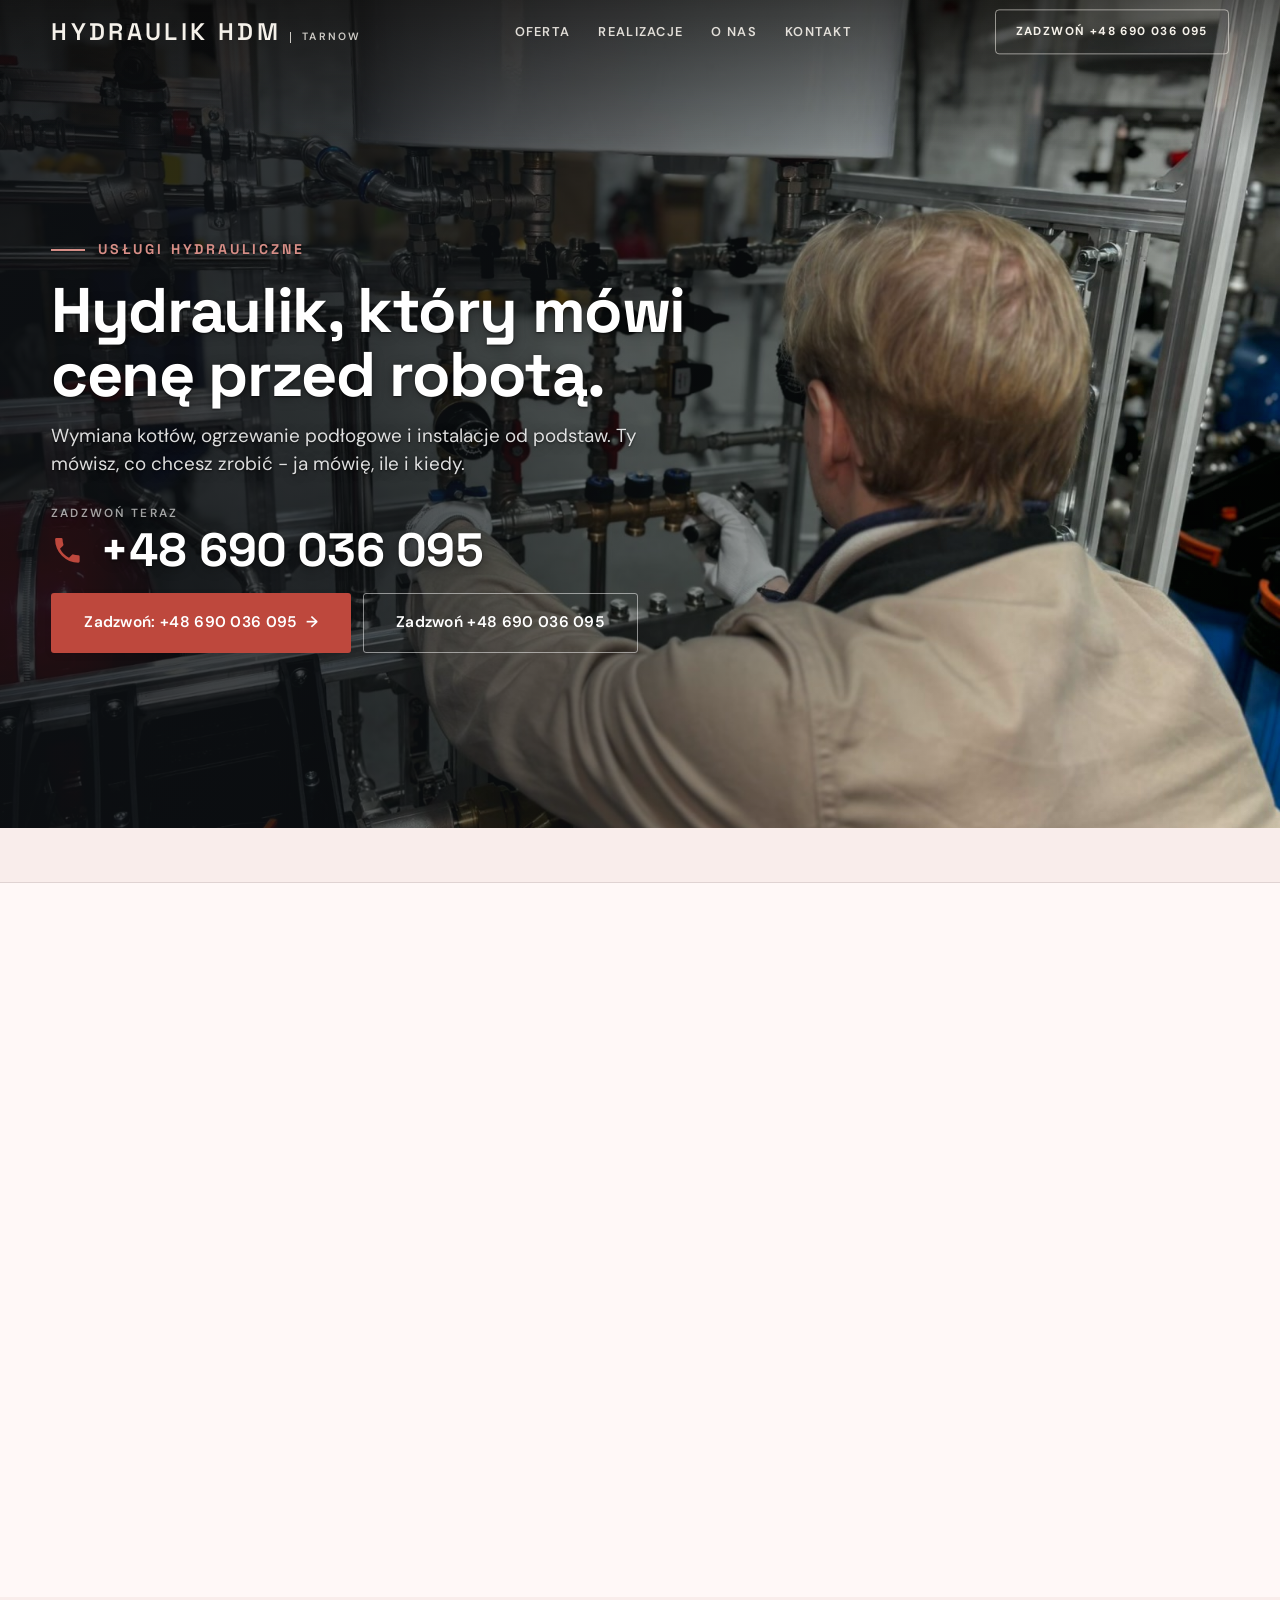
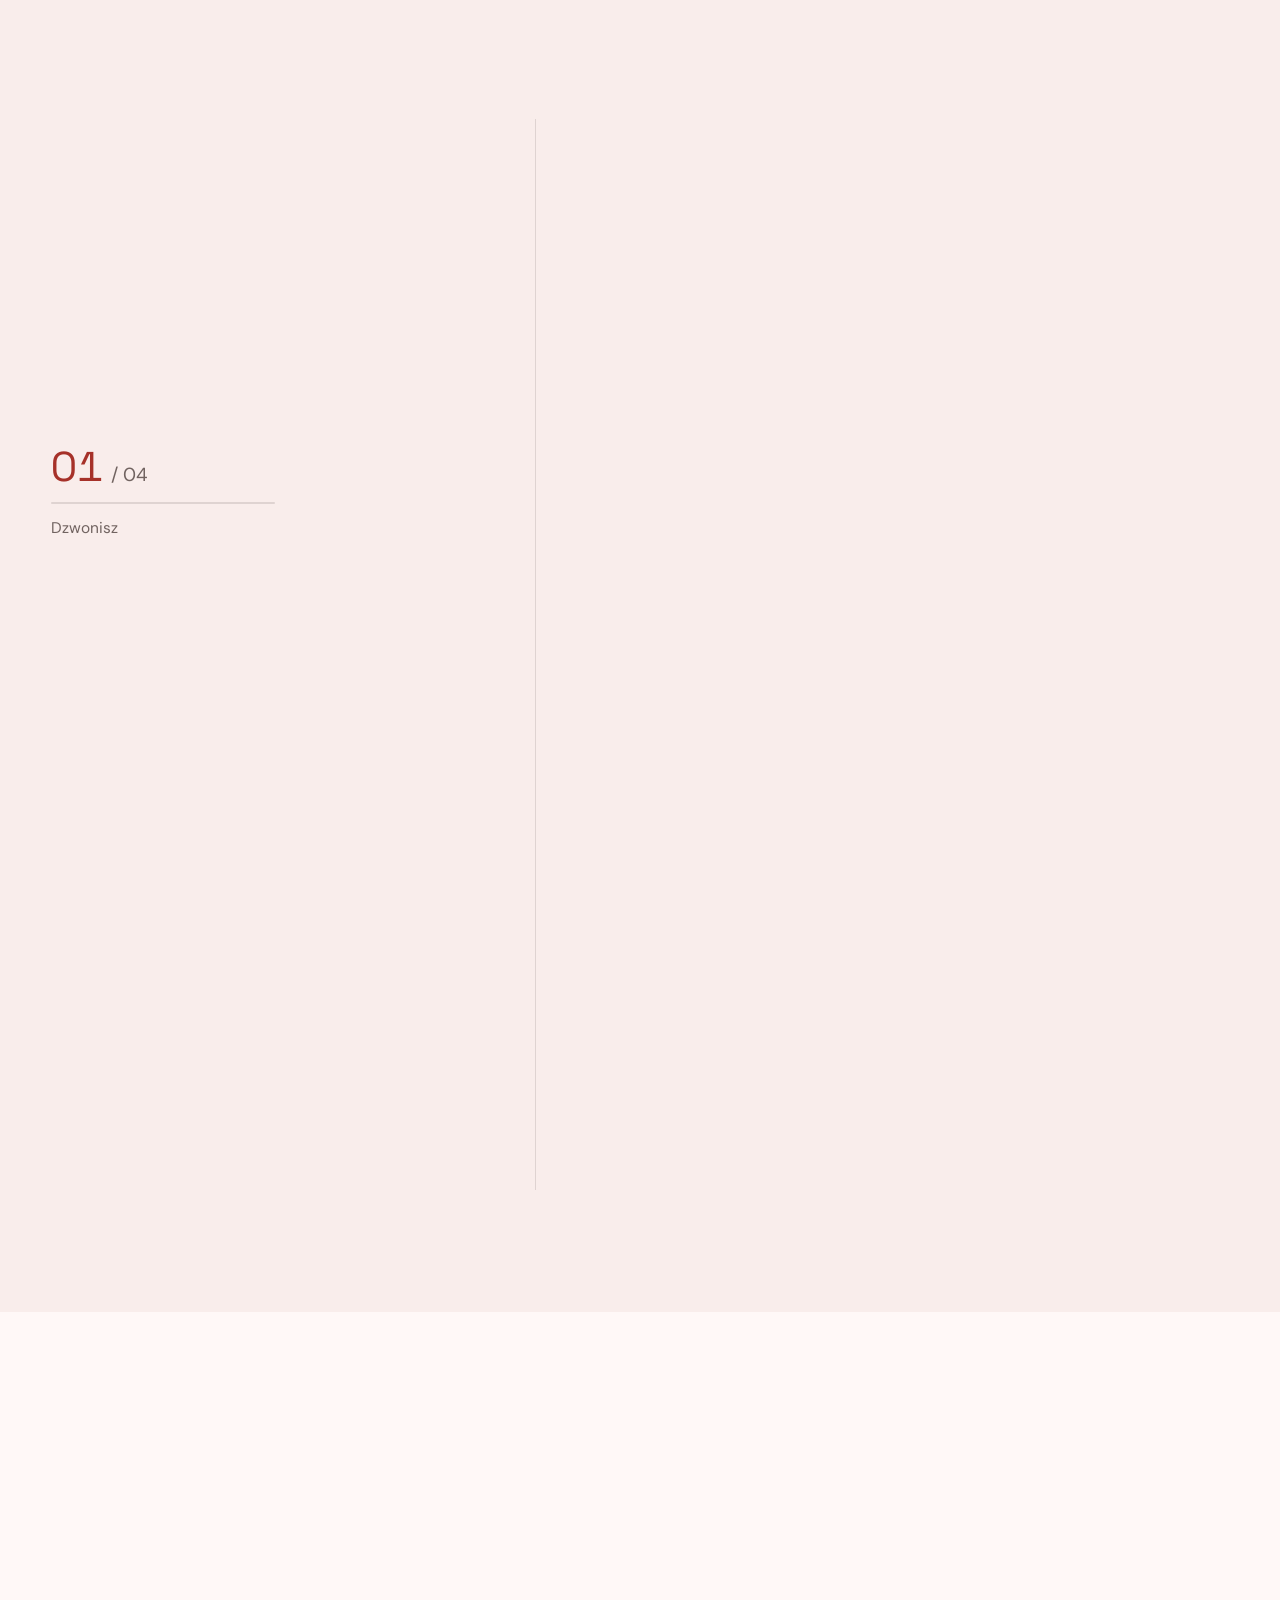
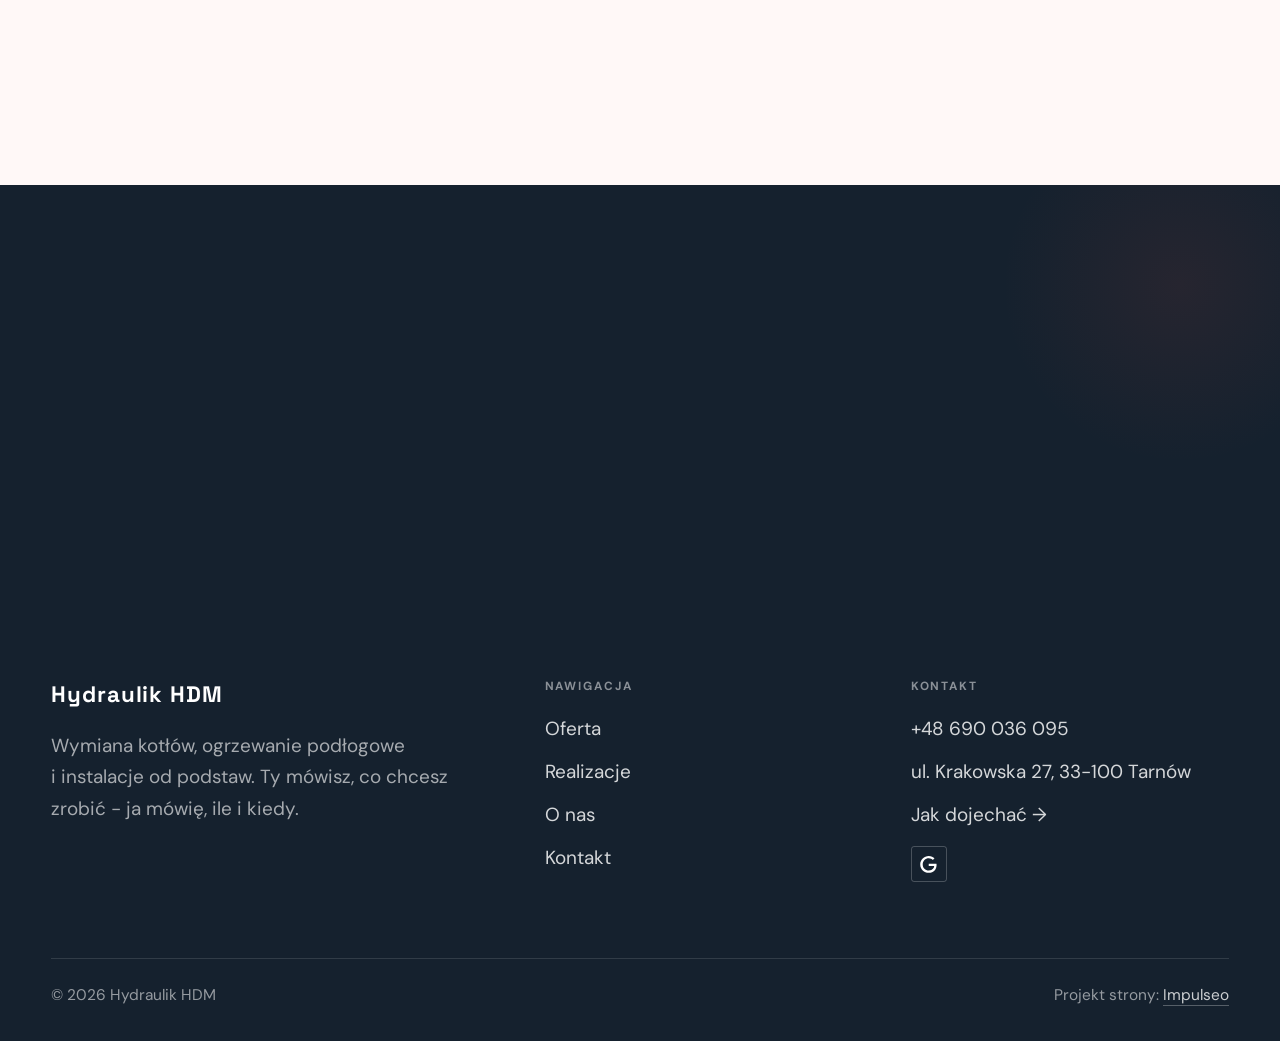
==== index.html @ 25b80a31 "Strona demo: hydraulik-hdm" ====
<!DOCTYPE html>
<html lang="pl">
<head>
<meta charset="UTF-8">
<meta name="viewport" content="width=device-width, initial-scale=1.0">
<title>Hydraulik HDM - kotły, podłogówka i instalacje</title>
<meta name="description" content="Hydraulik w Tarnowie z dojazdem. Wymiana kotłów, ogrzewanie podłogowe, modernizacja instalacji i instalacje od podstaw. Cenę znasz przed robotą. Zadzwoń: +48 690 036 095.">
<link rel="canonical" href="https://kris20032.github.io/hydraulik-hdm/">
<meta name="robots" content="noindex, nofollow">
<meta property="og:type" content="website">
<meta property="og:locale" content="pl_PL">
<meta property="og:site_name" content="Hydraulik HDM">
<meta property="og:title" content="Hydraulik HDM - kotły, podłogówka i instalacje">
<meta property="og:description" content="Hydraulik w Tarnowie z dojazdem. Wymiana kotłów, ogrzewanie podłogowe, modernizacja instalacji i instalacje od podstaw. Cenę znasz przed robotą. Zadzwoń: +48 690 036 095.">
<meta property="og:url" content="https://kris20032.github.io/hydraulik-hdm/">
<meta property="og:image" content="https://kris20032.github.io/hydraulik-hdm/img/og.jpg">
<meta property="og:image:width" content="1200">
<meta property="og:image:height" content="630">
<meta name="twitter:card" content="summary_large_image">
<script type="application/ld+json">{"@context": "https://schema.org", "@type": "Plumber", "name": "Hydraulik HDM", "url": "https://kris20032.github.io/hydraulik-hdm/", "telephone": "+48690036095", "image": "https://kris20032.github.io/hydraulik-hdm/img/og.jpg", "areaServed": "Tarnów", "sameAs": ["https://www.google.com/maps/place/?q=place_id:ChIJxWm0zJ-DPUcRG8AqWm1cpV8"]}</script>
<link rel="preconnect" href="https://fonts.googleapis.com">
<link rel="preconnect" href="https://fonts.gstatic.com" crossorigin>
<link href="https://fonts.googleapis.com/css2?family=Space+Grotesk:wght@500;600;700&family=DM+Sans:opsz,wght@9..40,400;9..40,500;9..40,600&display=swap" rel="stylesheet">
<link rel="stylesheet" href="assets/styles.css?v=78940071">
</head>
<body>

<header class="nav">
  <div class="wrap nav-inner">
    <a class="brand" href="index.html"><span class="name">Hydraulik HDM</span><span class="sub">Tarnów</span></a>
    <nav class="nav-links">
      <a href="oferta.html">Oferta</a>
      <a href="realizacje.html">Realizacje</a>
      <a href="o-nas.html">O nas</a>
      <a href="kontakt.html">Kontakt</a>
      <a href="tel:+48690036095" class="btn btn-accent">Zadzwoń +48 690 036 095</a>
    </nav>
    <button class="nav-toggle" aria-label="Menu"><span></span><span></span><span></span></button>
  </div>
</header>

<main>
<section class="hero-fach">
  <img class="hf-photo" src="img/hero.jpg" fetchpriority="high" data-rotate="img/g11.jpg|img/g12.jpg" alt="Hydraulik HDM" width="1638" height="1190">
  <div class="hf-panel">
    <div class="hf-inner">
      <span class="hf-kicker">Usługi hydrauliczne</span>
      <h1 class="hf-title">Hydraulik, który mówi cenę przed robotą. <em></em></h1>
      <p class="hf-lead">Wymiana kotłów, ogrzewanie podłogowe i instalacje od podstaw. Ty mówisz, co chcesz zrobić - ja mówię, ile i kiedy.</p>
      <a class="hf-phone" href="tel:+48690036095"><span class="hf-phone-lab">Zadzwoń teraz</span><span class="hf-phone-num"><svg class="ico-tel" width="16" height="16" viewBox="0 0 24 24" fill="none" aria-hidden="true"><path d="M6.6 10.8a15.5 15.5 0 0 0 6.6 6.6l2.2-2.2a1 1 0 0 1 1-.24 11.4 11.4 0 0 0 3.6.58 1 1 0 0 1 1 1V20a1 1 0 0 1-1 1A17 17 0 0 1 3 4a1 1 0 0 1 1-1h3.5a1 1 0 0 1 1 1c0 1.25.2 2.46.58 3.6a1 1 0 0 1-.25 1l-2.23 2.2Z" fill="currentColor"/></svg> +48 690 036 095</span></a>
      <div class="hf-actions">
        <a href="kontakt.html" class="btn btn-accent">Zadzwoń: +48 690 036 095 <span class="arr">→</span></a>
        <a href="tel:+48690036095" class="btn btn-ghost hf-ghost">Zadzwoń +48 690 036 095</a>
      </div>
    </div>
  </div>
</section>
<section class="fach-promise">
  <div class="wrap">
    <ul class="fp-row reveal"><li>Bezpłatna wycena</li><li>Dojazd: Tarnów i okolice</li><li>Gwarancja na robociznę</li></ul>
  </div>
</section>
<section class="gateways-band">
  <div class="wrap">
    <div class="gateways">
      <a href="oferta.html" class="gateway reveal"><img src="img/g1.jpg" alt="Ogrzewanie podłogowe" loading="lazy" width="1733" height="1300" decoding="async"><span class="g-ttl">Ogrzewanie podłogowe</span></a>
      <a href="oferta.html" class="gateway reveal"><img src="img/g2.jpg" alt="Modernizacja instalacji" loading="lazy" width="1880" height="1255" decoding="async"><span class="g-ttl">Modernizacja instalacji</span></a>
      <a href="oferta.html" class="gateway reveal"><img src="img/g3.jpg" alt="Wymiana i montaż kotłów" loading="lazy" width="1814" height="1174" decoding="async"><span class="g-ttl">Wymiana i montaż kotłów</span></a>
    </div>
  </div>
</section>
<section class="proces proces-os fachowcy">
  <div class="wrap proc-grid">
    <div class="proc-side">
      <div class="head reveal">
        <span class="eyebrow">Jak pracuję</span>
        <h2>Wiesz, na czym stoisz - na każdym etapie</h2>
        <p>Od pierwszego telefonu do odbioru roboty - krok po kroku.</p>
      </div>
      <div class="proc-count" aria-hidden="true"><span class="pc-cur">01</span><span class="pc-all">/ 04</span></div>
      <div class="proc-bar" aria-hidden="true"><i></i></div>
      <p class="proc-now" aria-hidden="true">Dzwonisz</p>
    </div>
    <ol class="proces-line">
      <li class="reveal"><span class="pno">01</span><h3>Dzwonisz</h3><p>Telefon albo zdjęcie instalacji. Po minucie rozmowy wiesz, czy przyjadę i kiedy.</p></li>
      <li class="reveal"><span class="pno">02</span><h3>Znasz cenę</h3><p>Zanim wyjmę narzędzia, wiesz, ile zapłacisz. Jak w trakcie wyjdzie coś nowego, najpierw rozmawiamy - potem robię.</p></li>
      <li class="reveal"><span class="pno">03</span><h3>Robota</h3><p>Stare części pokazuję, nie wyrzucam po cichu - widzisz, co było zużyte i co wymieniłem.</p></li>
      <li class="reveal"><span class="pno">04</span><h3>Odbiór i gwarancja</h3><p>Na wykonaną robotę dostajesz gwarancję i jasny rachunek - jak coś nie gra, wracam i poprawiam.</p></li>
    </ol>
  </div>
</section>
<section>
  <div class="wrap">
    <div class="head reveal">
      <span class="eyebrow">Realizacje</span>
      <h2>Takie prace wykonuję</h2>
      <p>Kotłownie, ogrzewanie podłogowe, grzejniki - takie prace wykonuję na co dzień.</p>
    </div>
    <div class="gallery">
      <div class="tile t-two3 reveal"><img src="img/g6.jpg" alt="Hydraulik HDM" loading="lazy" width="1628" height="1176" decoding="async"></div>
      <div class="tile t-third reveal"><img src="img/g7.jpg" alt="Hydraulik HDM" loading="lazy" width="1880" height="1253" decoding="async"></div>
      <div class="tile t-third reveal"><img src="img/g8.jpg" alt="Hydraulik HDM" loading="lazy" width="1880" height="1255" decoding="async"></div>
      <div class="tile t-third reveal"><img src="img/g9.jpg" alt="Hydraulik HDM" loading="lazy" width="1780" height="1128" decoding="async"></div>
      <div class="tile t-third reveal"><img src="img/g10.jpg" alt="Hydraulik HDM" loading="lazy" width="1880" height="1255" decoding="async"></div>
    </div>
    <div style="margin-top:var(--space-7)" class="reveal"><a href="realizacje.html" class="btn btn-accent">Pełna galeria <span class="arr">→</span></a></div>
  </div>
</section>
<section class="fach-uslugi">
  <div class="wrap">
    <div class="head reveal">
      <span class="eyebrow">Oferta</span>
      <h2>Od kotła po ostatni grzejnik</h2>
      <p>Roboty, które wykonuję regularnie - rozpisane razem z cenami.</p>
    </div>
    <ul class="fu-list">
      <li class="fu-row reveal"><div class="fu-name">Ogrzewanie podłogowe</div><div class="fu-desc">Planujesz podłogówkę w nowym domu albo przy remoncie? Układam rury, montuję rozdzielacz i robię próbę ciśnieniową przed wylewką.</div><a class="fu-cta" href="kontakt.html">Wycena <span class="arr">→</span></a></li>
      <li class="fu-row reveal"><div class="fu-name">Modernizacja instalacji</div><div class="fu-desc">Stara instalacja daje się we znaki? Wymieniam zużyte rury i zawory, przerabiam ogrzewanie pod nowy kocioł albo podłogówkę.</div><a class="fu-cta" href="kontakt.html">Wycena <span class="arr">→</span></a></li>
      <li class="fu-row reveal"><div class="fu-name">Wymiana i montaż kotłów</div><div class="fu-desc">Stary kocioł bierze coraz więcej gazu albo wysiada w największy mróz? Wymieniam kotły na kondensacyjne i podłączam je tak, żeby odbiór przeszedł bez poprawek.</div><a class="fu-cta" href="kontakt.html">Wycena <span class="arr">→</span></a></li>
      <li class="fu-row reveal"><div class="fu-name">Instalacje od podstaw</div><div class="fu-desc">Budujesz dom? Robię instalację od zera: wodę, kanalizację i ogrzewanie: podejścia, piony i próba szczelności pod ciśnieniem, zanim cokolwiek zniknie pod płytkami.</div><a class="fu-cta" href="kontakt.html">Wycena <span class="arr">→</span></a></li>
      <li class="fu-row reveal"><div class="fu-name">Montaż grzejników</div><div class="fu-desc">Chcesz wymienić stare grzejniki albo dołożyć nowe? Dobieram moc do pomieszczenia i montuję je z zaworami termostatycznymi.</div><a class="fu-cta" href="kontakt.html">Wycena <span class="arr">→</span></a></li>
      <li class="fu-row reveal"><div class="fu-name">Regulacja centralnego ogrzewania</div><div class="fu-desc">Grzejniki grzeją nierówno, bulgoczą albo nie łapią temperatury? Płuczę i odpowietrzam instalacje, wymieniam głowice, ustawiam ogrzewanie tak, żeby grzało równo w całym domu, a nie głównie przy kotle.</div><a class="fu-cta" href="kontakt.html">Wycena <span class="arr">→</span></a></li>
    </ul>
    <div style="margin-top:var(--space-7)" class="reveal"><a href="oferta.html" class="btn btn-ghost">Pełna oferta <span class="arr">→</span></a></div>
  </div>
</section>
<section class="stopklatka" aria-hidden="true">
  <div class="stk-bg" style="background-image:url(img/g11.jpg)"></div>
</section>
<section class="opinie op-fallback">
  <div class="wrap">
    <div class="head center reveal">
      <span class="eyebrow">Opinie</span>
      <h2>Co mówią klienci</h2>
      <p>Opinie trzymam tam, gdzie nie mogę ich podrasować - na Google. Wpisz Hydraulik HDM i przeczytaj, co ludzie piszą po robocie.</p>
    </div>
  </div>
</section>
<section class="obszar">
  <div class="wrap">
    <div class="head center reveal">
      <span class="eyebrow">Obszar działania</span>
      <h2>Dojeżdżam do Ciebie</h2>
    </div>
    <p class="obszar-txt reveal" style="text-align:center;max-width:60ch;margin:0 auto 1.4rem">Nie wiesz, czy dojadę do Ciebie? Zadzwoń i zapytaj. Jak nie dojeżdżam, powiem od razu i nie zajmę Ci dnia.</p>
    <ul class="obszar-list reveal"><li class="is-home">Tarnów</li><li>+ okolice</li></ul>
    <div class="obszar-mapa reveal" style="margin-top:var(--space-7)">
      <iframe title="Obszar działania - Tarnów i okolice" src="https://maps.google.com/maps?q=50.0208455%2C20.9700843&amp;z=11&amp;output=embed" loading="lazy" referrerpolicy="no-referrer-when-downgrade" style="width:100%;height:clamp(280px,38vh,420px);border:0;display:block;border-radius:var(--r-md)"></iframe>
    </div>
  </div>
</section>
<section class="faq-klinika">
  <div class="wrap">
    <div class="head center reveal">
      <span class="eyebrow">Częste pytania</span>
      <h2>Dobrze wiedzieć</h2>
    </div>
    <div class="faq-list">
      <details class="faq-item reveal"><summary>Ile to będzie kosztowało?</summary><p>Zależy, co się dzieje - dlatego wypytuję przez telefon i od razu podaję widełki. Ostateczną cenę znasz przed robotą, nie po niej.</p></details>
      <details class="faq-item reveal"><summary>Czy wycena jest płatna?</summary><p>Nie. Przyjazd i wycena w Tarnowie i najbliższej okolicy są bezpłatne i do niczego nie zobowiązują.</p></details>
      <details class="faq-item reveal"><summary>Jak szybko przyjedziesz?</summary><p>Termin ustalamy przy pierwszej rozmowie. Wymianę kotła czy podłogówkę planujemy tak, żeby pasowała do Twojego remontu albo budowy.</p></details>
      <details class="faq-item reveal"><summary>Czy dostanę fakturę?</summary><p>Tak - formę rozliczenia ustalamy przy wycenie, zanim zacznę pracę.</p></details>
      <details class="faq-item reveal"><summary>Dojedziesz do mnie?</summary><p>Granicę wyznacza kalendarz, nie mapa. Przy większej robocie dojeżdżam dalej - zapytaj.</p></details>
      <details class="faq-item reveal"><summary>Co, jeśli po naprawie coś dalej nie gra?</summary><p>Wracam i sprawdzam. Moja wina - poprawiam za darmo; wyszło coś nowego - mówię wprost, co i za ile.</p></details>
    </div>
  </div>
</section>
<section class="cta">
  <div class="wrap">
    <div class="reveal">
      <span class="eyebrow">Współpraca</span>
      <h2>Potrzebujesz fachowca? Wycenię za darmo.</h2>
      <p>Odezwij się - umówimy oględziny i usłyszysz konkretną kwotę. Za darmo.</p>
    </div>
    <div class="cta-actions reveal">
      <a href="kontakt.html" class="btn btn-light">Zadzwoń: +48 690 036 095 <span class="arr">→</span></a>
      <a href="tel:+48690036095" class="btn btn-ghost btn-ghost-cta">+48 690 036 095</a>
    </div>
  </div>
</section>
</main>

<footer>
  <div class="wrap">
    <div class="foot-grid">
      <div class="foot-brand">
        <div class="name">Hydraulik HDM</div>
        <p>Wymiana kotłów, ogrzewanie podłogowe i instalacje od podstaw. Ty mówisz, co chcesz zrobić - ja mówię, ile i kiedy.</p>
      </div>
      <div class="foot-col">
        <h4>Nawigacja</h4>
        <a href="oferta.html">Oferta</a>
        <a href="realizacje.html">Realizacje</a>
        <a href="o-nas.html">O nas</a>
        <a href="kontakt.html">Kontakt</a>
      </div>
      <div class="foot-col">
        <h4>Kontakt</h4>
        <a href="tel:+48690036095">+48 690 036 095</a>
        <p>ul. Krakowska 27, 33-100 Tarnów</p>
        <a href="https://www.google.com/maps/place/Hydraulik+HDM/@50.0208455,20.9700843,17z/data=!3m1!4b1!4m6!3m5!1s0x473d839fccb469c5:0x5fa55c6d5a12c01b!8m2!3d50.0208455!4d20.9700843!16s%2Fg%2F11zflmy1br" target="_blank" rel="noopener">Jak dojechać →</a>
      <div class="foot-soc">
        <a class="soc" href="https://www.google.com/maps/place/?q=place_id:ChIJxWm0zJ-DPUcRG8AqWm1cpV8" target="_blank" rel="noopener" aria-label="Google - Hydraulik HDM"><svg viewBox="0 0 24 24" aria-hidden="true" focusable="false"><path d="M12.48 10.92v3.28h7.84c-.24 1.84-.853 3.187-1.787 4.133-1.147 1.147-2.933 2.4-6.053 2.4-4.827 0-8.6-3.893-8.6-8.72s3.773-8.72 8.6-8.72c2.6 0 4.507 1.027 5.907 2.347l2.307-2.307C18.747 1.44 16.133 0 12.48 0 5.867 0 .307 5.387.307 12s5.56 12 12.173 12c3.573 0 6.267-1.173 8.373-3.36 2.16-2.16 2.84-5.213 2.84-7.667 0-.76-.053-1.467-.173-2.053H12.48z" fill="currentColor"/></svg></a>
      </div>
      </div>
    </div>
    <div class="foot-bot">
      <span>© 2026 Hydraulik HDM</span>
      <span>Projekt strony: <a class="foot-credit" href="https://impulseo.pl" target="_blank" rel="noopener">Impulseo</a></span>
    </div>
  </div>
</footer>
<div class="sticky-call"><a class="sc-call" href="tel:+48690036095"><svg class="ico-tel" width="16" height="16" viewBox="0 0 24 24" fill="none" aria-hidden="true"><path d="M6.6 10.8a15.5 15.5 0 0 0 6.6 6.6l2.2-2.2a1 1 0 0 1 1-.24 11.4 11.4 0 0 0 3.6.58 1 1 0 0 1 1 1V20a1 1 0 0 1-1 1A17 17 0 0 1 3 4a1 1 0 0 1 1-1h3.5a1 1 0 0 1 1 1c0 1.25.2 2.46.58 3.6a1 1 0 0 1-.25 1l-2.23 2.2Z" fill="currentColor"/></svg> Zadzwoń</a><a class="sc-quote" href="kontakt.html">Zadzwoń: +48 690 036 095</a></div>
<div class="demo-wazne" data-do="2026-10-26" data-cykl="3" hidden><svg class="dw-ico" width="13" height="13" viewBox="0 0 24 24" fill="none" aria-hidden="true"><circle cx="12" cy="12" r="8.6" stroke="currentColor" stroke-width="1.8"/><path d="M12 7.2V12l3.3 2" stroke="currentColor" stroke-width="1.8" stroke-linecap="round"/></svg><span class="dw-txt"></span></div>

<script src="assets/main.js"></script>
</body>
</html>
---- assets/styles.css ----
/* ============================================================
   STOLBASZ — premium, architektoniczny B2B fit-out
   Jasna paleta, zero brązu. System wg premium-web-craft.
   Projekt strony: Impulseo (impulseo.pl)
   ============================================================ */

:root{
  /* PALETA — jasna, architektoniczna, chłodna */
  --paper:#F4F6F8;          /* główne tło */
  --paper-2:#E7EBEF;        /* sekcje alternatywne (chłodny jasny szary) */
  --paper-3:#E7EBEF;        /* delikatne wypełnienia */
  --ink:#15212E;            /* tekst główny — chłodny grafit */
  --ink-soft:#243443;       /* nagłówki drugorzędne */
  --muted:#6B7785;          /* tekst poboczny */
  --line:rgba(21,33,46,.12);/* hairline */
  --accent:#E8A317;         /* stonowany petrol-slate — jedyny akcent */
  --accent-d:#C9870C;
  --accent-soft:rgba(232,163,23,.10);
  --dark:#15212E;           /* sekcje ciemne (stopka/CTA) */

  /* HOVER ZDJĘĆ — JEDEN standard dla całego silnika (decyzja K. 04.08.2026, artefakt z wariantami).
     AKTUALNE (K.+Szymon 09.08.2026, wybór z artefaktu 6 wariantów): zoom 1.05 przy 1.4s -
     przy tak długim czasie mocniejszy kadr NIE skacze, tylko „oddycha". Poprzedni standard
     (1.02 / .55s z 04.08) odbierany jako dynamiczny i szybki.
     Spoczynek lekko przygaszony, ale TYLKO tam, gdzie jest mysz (@media hover:hover) —
     na telefonie zdjęcia zostają w pełnej jasności. */
  --img-zoom:1.05;                   /* K.+Szymon 09.08: wariant F z artefaktu porównawczego */
  --img-rest:brightness(.95) saturate(.99);
  --img-hot:brightness(1.06) saturate(1.05);
  --img-dur:1.4s;                    /* K.+Szymon 09.08 (wariant F): powoli = elegancko */
  --img-ease:cubic-bezier(.16,.84,.44,1);  /* miękki ogon, efekt „oddychania" */

  /* ODSTĘPY — skala 4/8 */
  --space-1:4px; --space-2:8px; --space-3:12px; --space-4:16px; --space-5:24px;
  --space-6:32px; --space-7:48px; --space-8:64px; --space-9:96px; --space-10:128px;

  /* TYPOGRAFIA — fluid clamp() (skala podbita 16.07.2026: większe, czytelniejsze litery — uwaga Adama) */
  --text-sm:clamp(.9rem,.87rem + .12vw,1rem);
  --text-base:clamp(1.08rem,1.04rem + .18vw,1.2rem);
  --text-lg:clamp(1.24rem,1.15rem + .34vw,1.44rem);
  --text-h3:clamp(1.34rem,1.22rem + .55vw,1.66rem);
  --text-h2:clamp(2.1rem,1.66rem + 2.1vw,3.1rem);
  --text-h1:clamp(2.9rem,2.1rem + 4vw,5.1rem);

  /* PROMIENIE — architektoniczne, raczej ostre */
  --r-sm:3px; --r-md:6px; --r-lg:10px;

  /* RUCH */
  --ease:cubic-bezier(.25,.46,.45,.94); --dur:.24s;

  /* CIENIE — miękkie, warstwowe */
  --sh-sm:0 1px 2px rgba(16,24,32,.04), 0 2px 8px rgba(16,24,32,.05);
  --sh-md:0 2px 6px rgba(16,24,32,.05), 0 12px 28px -8px rgba(16,24,32,.12);
  --sh-lg:0 6px 14px rgba(16,24,32,.07), 0 26px 56px -18px rgba(16,24,32,.22);

  --hairline:1px solid var(--line);

  --font-display:'Space Grotesk','Inter',sans-serif;
  --font-body:'DM Sans','Inter',sans-serif;
}

*{box-sizing:border-box;margin:0;padding:0}
html{scroll-behavior:smooth}
body{
  font-family:var(--font-body);
  font-size:var(--text-base);
  line-height:1.65;
  color:var(--ink);
  background:var(--paper);
  -webkit-font-smoothing:antialiased;
  text-rendering:optimizeLegibility;
}
img{max-width:100%;height:auto;display:block}  /* height:auto = width/height z atrybutów trzyma proporcje (TOP#12) */
a{color:inherit;text-decoration:none}

.wrap{width:min(92%,1180px);margin-inline:auto}
section{padding-block:clamp(52px,6.5vw,96px)}

h1,h2,h3{font-family:var(--font-display);font-weight:700;line-height:1.08;letter-spacing:-.02em;color:var(--ink)}
h1{font-size:var(--text-h1);letter-spacing:-.035em}
h2{font-size:var(--text-h2);letter-spacing:-.025em}
h3{font-size:var(--text-h3)}
/* MIARA — długość wiersza. WCAG 2.2 SC 1.4.8: max 80 znaków; Butterick: 45–90.
   68ch daje realnie 72–78 znaków polskiego tekstu, czyli z zapasem pod granicą.
   Wcześniej limit miał TYLKO <p> — <li>, <blockquote> i <dd> nie miały żadnego,
   i to jedyny powód, dla którego 23 bloki na dwóch oddanych stronach jadą po
   83–106 znaków w wierszu (pomiar 07.08.2026, bramka `miara`).
   ⚠️ Listy i definicje ograniczamy TYLKO bez klasy: `ul`/`ol` z klasą to u nas
   układ (siatki kafli, menu), a nie tekst ciągły — tam miarę wyznacza układ. */
/* 60ch, nie 68ch (K. 10.08): po zmianie fontów na węższe kroje (DM Sans i spółka)
   w 68ch mieściło się ~90 znaków - bramka pikselowa słusznie zgłaszała przekroczenie
   granicy 80. Pomiar na żywej przeglądarce: 60ch = 90 znaków, 53ch = ~78 znaków, czyli normę WCAG 1.4.8. */
:root{ --miara:53ch }
p{max-width:min(100%,var(--miara))}
blockquote,
ul:not([class])>li, ol:not([class])>li,
dl:not([class])>dd{max-width:min(100%,var(--miara))}

/* ⚠️ Świadomie BEZ wyjątku `.tile p,.card p,.svc p{max-width:none}`, choć nasuwa się sam:
   te akapity BYŁY już ograniczone (stare `p{max-width:65ch}`), więc „wyjątek" nie odblokowałby
   niczego nowego — tylko ROZLUŹNIŁ stan sprzed zmiany na wszystkich demach naraz.
   `figcaption` żadna z reguł wyżej nie dotyczy, więc też nie potrzebuje zwolnienia. */

/* ŁAMANIE. `balance` wyrównuje długości wierszy w nagłówku, `pretty` pilnuje ostatniego
   wiersza akapitu, żeby nie został w nim jeden wyraz. Obsługiwane od Chrome 117 /
   Safari 17.5; starsze przeglądarki po prostu ignorują tę własność.
   `text-wrap:pretty` nie występowało dotąd ANI RAZ w silniku ani w repo klientów. */
h1,h2,h3,.lead,.lede{text-wrap:balance}
p,li,blockquote,dd{text-wrap:pretty}

.eyebrow{
  font-family:var(--font-body);
  font-size:var(--text-sm);
  font-weight:600;
  letter-spacing:.18em;
  text-transform:uppercase;
  color:var(--accent);
  display:inline-flex;align-items:center;gap:var(--space-3);
}
/* flex:none + margin-top = kreska trzyma się PIERWSZEJ linii. Wcześniej align-items:center
   centrowało ją względem całego bloku i przy zawinięciu (długi kicker typu
   „…WNĘTRZ · LESZNO · OD 2019") druga linia lądowała z brzydkim wcięciem. */
.eyebrow{align-items:flex-start}
.eyebrow>*,.eyebrow{text-wrap:balance}   /* dlugi kicker lamal sie na sierote typu samo „2019" w drugiej linii */
.eyebrow::before{content:"";width:28px;height:1px;background:var(--accent);display:inline-block;flex:none;margin-top:.62em}

.muted{color:var(--muted)}
.lead{font-size:var(--text-lg);line-height:1.55;color:var(--ink-soft);max-width:50ch}

/* ---------- BUTTONS ---------- */
.btn{
  display:inline-flex;align-items:center;gap:var(--space-2);
  font-weight:600;font-size:var(--text-sm);letter-spacing:.02em;
  padding:var(--space-4) var(--space-6);
  border-radius:var(--r-sm);
  transition:transform var(--dur) var(--ease),box-shadow var(--dur) var(--ease),background var(--dur) var(--ease);
  cursor:pointer;border:1px solid transparent;
}
.btn-accent{background:var(--accent);color:#fff;box-shadow:var(--sh-sm)}
.btn-accent:hover{background:var(--accent-d);transform:translateY(-2px);box-shadow:var(--sh-md)}
.btn-accent:active{transform:translateY(0);box-shadow:var(--sh-sm)}
.btn-ghost{background:transparent;color:var(--ink);border-color:var(--line)}
.btn-ghost:hover{border-color:var(--accent);color:var(--accent);transform:translateY(-2px)}
.btn-light{background:#fff;color:var(--ink);box-shadow:var(--sh-sm)}
.btn-light:hover{transform:translateY(-2px);box-shadow:var(--sh-md)}
.btn .arr{transition:transform var(--dur) var(--ease)}
.btn:hover .arr{transform:translateX(4px)}

/* ---------- NAV ---------- */
.nav{
  position:sticky;top:0;z-index:50;
  background:color-mix(in srgb,var(--paper) 88%,transparent);
  backdrop-filter:saturate(140%) blur(10px);
  border-bottom:var(--hairline);
}
.nav-inner{display:flex;align-items:center;justify-content:space-between;gap:var(--space-5);height:72px}
/* ANTY-NACHODZENIE (K. 05.08.2026): długa nazwa firmy + przycisk z pełnym numerem nie mieściły się w pasku
   i flex ściskał linki PONIŻEJ ich treści - "Kontakt" wchodził na ramkę "Zadzwoń +48 ...". Teraz ustępuje
   nazwa marki (skrót wielokropkiem), a menu i przycisk nigdy się nie kurczą ani nie zachodzą na siebie. */
.brand{display:flex;flex-direction:column;line-height:1;min-width:0;flex:0 1 auto}
.brand .name{font-family:var(--font-display);font-weight:800;font-size:1.35rem;letter-spacing:.04em;white-space:nowrap;overflow:hidden;text-overflow:ellipsis}
.brand .sub{font-size:.62rem;letter-spacing:.34em;text-transform:uppercase;color:var(--muted);margin-top:5px;white-space:nowrap;overflow:hidden;text-overflow:ellipsis}
.nav-links{display:flex;align-items:center;gap:var(--space-6);flex:0 0 auto}
.nav-links a{font-size:var(--text-sm);font-weight:500;color:var(--ink-soft);position:relative;padding-block:4px;white-space:nowrap;transition:color var(--dur) var(--ease)}
.nav-links a::after{content:"";position:absolute;left:0;bottom:0;width:0;height:1.5px;background:var(--accent);transition:width var(--dur) var(--ease)}
.nav-links a:hover,.nav-links a.active{color:var(--ink)}
.nav-links a:hover::after,.nav-links a.active::after{width:100%}
.nav-links .btn{padding:var(--space-2) var(--space-5)}
/* przyciski w nav: właściwy kolor (przebij .nav-links a) + bez podkreślenia */
.nav-links a.btn-accent{color:#fff}
.nav-links a.btn-ghost,.nav-links a.btn-light{color:var(--ink)}
/* CTA w pasku: NIE podkreślenie spod linków menu, ale ten sam przelatujący błysk,
   co na wszystkich innych przyciskach (zgłoszenie K. 13.08.2026 - „na hero jest efekt
   światła przechodzącego przez przycisk, na navbarze go nie ma, a mają być identyczne").
   Reguła `.nav-links a::after` jest silniejsza od `.btn::after`, więc trzeba jej
   geometrię wyzerować i wpisać połysk z nazwy - samo `display:none` gasiło efekt. */
.nav-links a.btn::after{
  display:block;content:"";position:absolute;inset:0;z-index:-1;pointer-events:none;
  width:auto;height:auto;border-radius:inherit;   /* kasuje geometrię podkreślenia (width:0;height:1.5px) */
  background:linear-gradient(100deg,transparent 32%,rgba(255,255,255,.20) 50%,transparent 68%);
  translate:-120% 0}
@media (prefers-reduced-motion:no-preference){
  .nav-links a.btn:hover::after{translate:120% 0;transition:translate .75s var(--mt-ease,cubic-bezier(.16,.84,.44,1))}
}
.nav-toggle{display:none;background:none;border:none;cursor:pointer;flex-direction:column;gap:5px;padding:8px}
.nav-toggle span{width:24px;height:2px;background:var(--ink);transition:var(--dur)}
/* Ciasny zakres MIĘDZY menu mobilnym a pełnym pulpitem: zbijamy odstępy i nazwę marki,
   żeby wszystko zmieściło się naturalnie, zanim w ogóle dojdzie do skracania wielokropkiem. */
@media(max-width:1280px) and (min-width:921px){
  .nav-links{gap:var(--space-4)}
  .nav-links .btn{padding:var(--space-2) var(--space-4)}
  .brand .name{font-size:1.15rem}
}

/* ---------- HERO (split) ---------- */
.hero{position:relative;overflow:hidden;border-bottom:var(--hairline)}
.hero-grid{display:grid;grid-template-columns:1.05fr .95fr;gap:clamp(24px,4vw,60px);align-items:center;
  padding-block:clamp(36px,4.5vw,64px)}
.hero-copy .eyebrow{margin-bottom:var(--space-5)}
.hero-copy h1{margin-bottom:var(--space-5)}
.hero-copy .lead{margin-bottom:var(--space-7)}
.hero-actions{display:flex;flex-wrap:wrap;gap:var(--space-4)}
.hero-art{position:relative;aspect-ratio:4/3;border-radius:var(--r-lg);overflow:hidden;box-shadow:var(--sh-lg)}
.hero-art img{width:100%;height:100%;object-fit:cover}
.hero-art::after{content:"";position:absolute;inset:0;background:linear-gradient(180deg,transparent 55%,rgba(18,24,28,.28))}
.hero-badge{position:absolute;left:var(--space-5);bottom:var(--space-5);z-index:2;
  background:rgba(252,252,251,.94);backdrop-filter:blur(4px);
  border-radius:var(--r-md);padding:var(--space-4) var(--space-5);box-shadow:var(--sh-md);max-width:78%}
.hero-badge strong{display:block;font-family:var(--font-display);font-size:1rem;letter-spacing:-.01em}
.hero-badge span{font-size:var(--text-sm);color:var(--muted)}

/* ---------- HERO duży / kinowy (strona główna) ---------- */
.hero-cine{position:relative;min-height:clamp(560px,82vh,840px);min-height:clamp(560px,82svh,840px);display:flex;align-items:center;overflow:hidden;border-bottom:var(--hairline)}
.hero-cine>img{position:absolute;inset:0;width:100%;height:100%;object-fit:cover;z-index:0}
.hero-cine::after{content:"";position:absolute;inset:0;z-index:1;
  background:linear-gradient(95deg,rgba(13,18,23,.86) 0%,rgba(13,18,23,.64) 32%,rgba(13,18,23,.24) 62%,rgba(13,18,23,.04) 100%)}
.hero-cine .wrap{position:relative;z-index:2;padding-block:var(--space-8)}
.hero-cine .hero-copy{max-width:660px}
.hero-cine .eyebrow{color:#fff;margin-bottom:var(--space-5)}
.hero-cine .eyebrow::before{background:#fff}
.hero-cine h1{color:#fff;margin-bottom:var(--space-5);font-size:clamp(2.9rem,2rem + 4.4vw,5.2rem);text-wrap:balance}
.hero-cine .lead{color:rgba(255,255,255,.92);max-width:48ch;margin-bottom:var(--space-7)}
.hero-cine .hero-actions{display:flex;flex-wrap:wrap;gap:var(--space-4)}
/* NISKIE OKNO (laptop z dokiem i paskami przeglądarki ma ~700-780 px wysokości widoku):
   H1 do 5.2rem + długi lead nie mieściły się i przyciski wypadały POD krawędź ekranu -
   klient widział stronę bez ani jednego CTA. Skalujemy w dół, zamiast przycinać treść. */
@media(min-width:821px) and (max-height:820px){
  .hero-cine{min-height:clamp(520px,94svh,780px)}
  .hero-cine .wrap{padding-block:var(--space-6)}
  .hero-cine h1{font-size:clamp(2.2rem,1.5rem + 2.6vw,3.6rem);margin-bottom:var(--space-4)}
  .hero-cine .eyebrow{margin-bottom:var(--space-4)}
  .hero-cine .lead{margin-bottom:var(--space-5);max-width:44ch}
}
@media(max-width:680px){
  .hero-cine{min-height:clamp(520px,76vh,640px);min-height:clamp(520px,76svh,640px);align-items:flex-end}
  .hero-cine::after{background:linear-gradient(0deg,rgba(13,18,23,.9) 6%,rgba(13,18,23,.45) 55%,rgba(13,18,23,.25) 100%)}
  .hero-cine .wrap{padding-bottom:var(--space-9)}
  /* TELEFON (~90% oglądających): lead potrafił zająć 8 linii i zepchnąć CTA poza pierwszy ekran.
     Zwężamy interlinię i skalę - treści nie ucinamy, bo to ona sprzedaje. */
  .hero-cine .lead{font-size:.98rem;line-height:1.5;margin-bottom:var(--space-5)}
  .hero-cine .eyebrow{font-size:.72rem;letter-spacing:.13em;margin-bottom:var(--space-4)}
  .hero-cine .eyebrow::before{width:20px}
  .hero-cine h1{margin-bottom:var(--space-4)}
}

/* full-bleed hero variant (podstrony) */
.pagehead{position:relative;min-height:46vh;min-height:46svh;display:flex;align-items:flex-end;overflow:hidden;border-bottom:var(--hairline)}
.pagehead img{position:absolute;inset:0;width:100%;height:100%;object-fit:cover}
/* 10.08.2026 (decyzja K.): mocniejsze przyciemnienie + cień pod tekstem. Bramka mierzyła na
   nagłówkach podstron 3,38-3,43:1 przy wymaganych 4,5 — jasne zdjęcie (hala, śnieg, niebo)
   podchodziło pod biały tekst. Zdjęcia klientów są różne, więc kontrast musi dawać WARSTWA,
   a nie szczęśliwy dobór kadru. */
.pagehead::after{content:"";position:absolute;inset:0;background:linear-gradient(180deg,rgba(18,24,28,.40),rgba(18,24,28,.76))}
.pagehead .wrap{position:relative;z-index:2;padding-block:var(--space-9);color:#fff}
.pagehead h1{color:#fff;max-width:18ch;text-shadow:0 2px 16px rgba(0,0,0,.55)}
.pagehead .eyebrow{color:#fff}
.pagehead .eyebrow::before{background:#fff}
.pagehead p{color:rgba(255,255,255,.92);margin-top:var(--space-4);max-width:54ch;text-shadow:0 1px 12px rgba(0,0,0,.5)}

/* ---------- STRIP (pasek skrótów / liczby) ---------- */
.strip{background:var(--dark);color:#fff}
/* PASEK HASEŁ — standard 04.08.2026 (decyzja K.): 5 haseł w JEDNYM rzędzie, tekst WYŚRODKOWANY,
   węższe marginesy boczne niż reszta strony (pasek ma iść szerzej), równe wysokości kolumn. */
.strip .wrap{width:min(96%,1440px);display:grid;grid-template-columns:repeat(5,1fr);
  gap:var(--space-5);padding-block:var(--space-7);align-items:stretch}
.strip .item .k{font-family:var(--font-display);font-size:clamp(1.05rem,.82rem + .85vw,1.55rem);
  font-weight:800;letter-spacing:-.02em;color:#fff;line-height:1.18;text-wrap:balance}
.strip .item .v{font-size:var(--text-sm);color:rgba(255,255,255,.66);margin-top:var(--space-2);line-height:1.4}
.strip .item{border-left:2px solid var(--accent);padding-inline:var(--space-4);
  text-align:center;display:flex;flex-direction:column;justify-content:center}
/* liczba kolumn = liczba haseł, żeby ostatnie nie zostawało samo w drugim rzędzie.
   Klasę n-N nadaje multipage.py; domyślnie (bez klasy) pasek jest 5-kolumnowy. */
.strip.n-2 .wrap{grid-template-columns:repeat(2,1fr)}
.strip.n-3 .wrap{grid-template-columns:repeat(3,1fr)}
.strip.n-4 .wrap{grid-template-columns:repeat(4,1fr);gap:var(--space-6)}
.strip.n-4 .item .k{font-size:clamp(1.3rem,1rem + 1.1vw,2rem)}
.strip.n-6 .wrap{grid-template-columns:repeat(6,1fr);gap:var(--space-4)}
.strip.n-6 .item .k{font-size:clamp(.98rem,.8rem + .7vw,1.35rem)}
/* równe łamanie: zamiast "długa linia + jedno słowo" obie linie zbliżonej długości */
.strip .item .k{text-wrap:balance}

/* ---------- SECTION HEAD ---------- */
.head{max-width:48rem;margin-bottom:var(--space-8)}
.head.center{margin-inline:auto;text-align:center}
.head .eyebrow{margin-bottom:var(--space-4)}
.head h2{margin-bottom:var(--space-4)}
.head p{color:var(--muted);font-size:var(--text-lg);line-height:1.55}
.head.center p{margin-inline:auto}

/* ---------- INTRO SPLIT ---------- */
.split{display:grid;grid-template-columns:.92fr 1.08fr;gap:clamp(28px,5vw,80px);align-items:center}
.split.rev{grid-template-columns:1.08fr .92fr}
.split.rev .split-art{order:-1}
.split-art{position:relative;aspect-ratio:5/4;border-radius:var(--r-lg);overflow:hidden;box-shadow:var(--sh-lg)}
.split-art img{width:100%;height:100%;object-fit:cover}
.split-copy h2{margin-bottom:var(--space-5)}
.split-copy p+p{margin-top:var(--space-4)}
.split-copy .btn{margin-top:var(--space-6)}

/* ---------- SERVICES (zakres) ---------- */
.svc-grid{display:grid;grid-template-columns:repeat(auto-fit,minmax(280px,1fr));gap:var(--space-5)}
.svc{background:#fff;border:var(--hairline);border-radius:var(--r-md);padding:var(--space-7) var(--space-6);
  transition:transform var(--dur) var(--ease),box-shadow var(--dur) var(--ease),border-color var(--dur) var(--ease);
  position:relative;overflow:hidden}
.svc::before{content:"";position:absolute;left:0;top:0;width:3px;height:0;background:var(--accent);transition:height var(--dur) var(--ease)}
.svc:hover{transform:translateY(-4px);box-shadow:var(--sh-md);border-color:transparent}
.svc:hover::before{height:100%}
.svc .ic{font-family:var(--font-display);font-size:.8rem;font-weight:700;letter-spacing:.12em;color:var(--accent);margin-bottom:var(--space-4)}
.svc h3{margin-bottom:var(--space-3);font-size:1.22rem}
.svc p{color:var(--muted);font-size:var(--text-base);line-height:1.6}

/* big detailed service rows */
.svc-row{display:grid;grid-template-columns:.8fr 1.2fr;gap:clamp(20px,4vw,60px);align-items:center;padding-block:var(--space-8)}
.svc-row+.svc-row{border-top:var(--hairline)}
.svc-row.rev{grid-template-columns:1.2fr .8fr}
/* Naprzemienny układ wierszy oferty: co drugi wiersz ma zdjęcie po PRAWEJ.
   Było `order:-1` — martwy kod, bo zdjęcie i tak jest pierwszym dzieckiem w HTML,
   więc wszystkie wiersze wyglądały identycznie (zdjęcie zawsze z lewej), a `rev`
   zmieniało tylko szerokość kolumn. Znalezione 29.07.2026 przy różnicowaniu kierunków
   animacji (pomiar pozycji: art.mid 390/502 przy row.mid 756 — zawsze lewa strona). */
.svc-row.rev .svc-row-art{order:2}
.svc-row-art{aspect-ratio:4/3;border-radius:var(--r-md);overflow:hidden;box-shadow:var(--sh-md)}
.svc-row-art img{width:100%;height:100%;object-fit:cover}
.svc-row h3{font-size:1.5rem;margin-bottom:var(--space-4)}
.svc-row .num{font-family:var(--font-display);font-size:.85rem;font-weight:700;letter-spacing:.14em;color:var(--accent);display:block;margin-bottom:var(--space-3)}
.svc-row ul{list-style:none;margin-top:var(--space-4);display:flex;flex-direction:column;gap:var(--space-2)}
.svc-row li{position:relative;padding-left:var(--space-5);color:var(--muted);font-size:var(--text-base)}
.svc-row li::before{content:"";position:absolute;left:0;top:.62em;width:8px;height:1px;background:var(--accent)}

/* ---------- GALLERY (realizacje) ---------- */
.gallery{display:grid;grid-template-columns:repeat(12,1fr);gap:var(--space-4);grid-auto-rows:200px}
/* GALERIA MASONRY — pionowe zdjęcia (portrety beauty/wellness) bez przycinania: kolumny, height auto */
.gallery-masonry{column-count:3;column-gap:var(--space-4)}
@media(max-width:900px){.gallery-masonry{column-count:2}}
@media(max-width:560px){.gallery-masonry{column-count:1}}
.gallery-masonry .m-tile{break-inside:avoid;margin:0 0 var(--space-4);padding:0;position:relative;overflow:hidden;border-radius:var(--r-md);border:1px solid var(--line)}
.gallery-masonry .m-tile img{width:100%;height:auto;display:block}
.gallery-masonry .m-tile .cap{position:absolute;left:0;right:0;bottom:0;padding:var(--space-4);color:#fff;background:linear-gradient(0deg,rgba(0,0,0,.55),transparent);font-size:var(--text-sm)}
.gallery-masonry .m-tile .cap small{display:block;font-weight:400;opacity:.78;letter-spacing:.04em;text-transform:uppercase;font-size:.66rem;margin-top:3px}
.tile{position:relative;overflow:hidden;border-radius:var(--r-md);box-shadow:var(--sh-sm);
  transition:transform var(--dur) var(--ease),box-shadow var(--dur) var(--ease)}
.tile img{width:100%;height:100%;object-fit:cover;
  transition:transform var(--img-dur) var(--img-ease),filter var(--img-dur) var(--img-ease)}
.tile:hover{box-shadow:var(--sh-md)}
.tile .cap{position:absolute;left:0;right:0;bottom:0;padding:var(--space-5) var(--space-4) var(--space-4);
  /* mocniejszy spad + cien pod tekstem: na JASNYCH zdjeciach klienta (biale fronty, sciany)
     slaby gradient dawal kontrast ~1.5:1 zamiast wymaganych 3.6:1 (bramka wygladu, 10.08.2026) */
  background:linear-gradient(transparent 10%,rgba(18,24,28,.55) 40%,rgba(18,24,28,.88) 68%,rgba(18,24,28,.99));color:#fff;
  text-shadow:0 1px 2px rgba(0,0,0,.85),0 2px 10px rgba(0,0,0,.55);
  font-size:var(--text-sm);font-weight:600;letter-spacing:.01em;
  opacity:0;transform:translateY(8px);transition:var(--dur) var(--ease)}
.tile:hover .cap{opacity:1;transform:translateY(0)}
.tile .cap small{display:block;font-weight:400;opacity:.78;letter-spacing:.04em;text-transform:uppercase;font-size:.66rem;margin-top:3px}
/* bento spans */
.t-wide{grid-column:span 6}
.t-tall{grid-column:span 6;grid-row:span 2}
.t-std{grid-column:span 6}
.t-third{grid-column:span 4}
.t-two3{grid-column:span 8}

/* ---------- TRUST / WIARYGODNOŚĆ ---------- */
.trust{background:var(--paper-2)}
.trust-grid{display:grid;grid-template-columns:repeat(auto-fit,minmax(240px,1fr));gap:var(--space-5);margin-top:var(--space-7)}
.trust-card{background:#fff;border-radius:var(--r-md);padding:var(--space-7) var(--space-6);box-shadow:var(--sh-sm);border-top:3px solid var(--accent)}
.trust-card .big{font-family:var(--font-display);font-size:clamp(1.8rem,1.3rem + 1.6vw,2.6rem);font-weight:800;letter-spacing:-.02em;color:var(--ink);line-height:1}
.trust-card h3{font-size:1.12rem;margin:var(--space-3) 0 var(--space-2)}
.trust-card p{color:var(--muted);font-size:var(--text-base);line-height:1.55}

/* ---------- CTA band ---------- */
.cta{background:var(--dark);color:#fff;position:relative;overflow:hidden}
/* telefon w CTA: na ciemnym tle biały (domyślnie), rodziny z JASNYM tłem CTA
   nadpisują to u siebie - wcześniej kolor siedział w stylu inline i wygrywał z rodziną. */
.cta .btn-ghost-cta{color:#fff;border-color:rgba(255,255,255,.3)}
.cta .wrap{display:grid;grid-template-columns:1.4fr .6fr;gap:var(--space-7);align-items:center;position:relative;z-index:2}
.cta h2{color:#fff;max-width:20ch}
.cta p{color:rgba(255,255,255,.74);margin-top:var(--space-4)}
.cta-actions{display:flex;flex-direction:column;gap:var(--space-3);align-items:flex-start}
.cta::before{content:"";position:absolute;right:-80px;top:-80px;width:360px;height:360px;border-radius:50%;
  background:radial-gradient(circle,var(--accent-soft),transparent 70%)}

/* ---------- CONTACT ---------- */
.contact-grid{display:grid;grid-template-columns:.85fr 1.15fr;gap:clamp(28px,4vw,56px);align-items:start}
.info-list{display:flex;flex-direction:column;gap:var(--space-2)}
.info-row{display:flex;gap:var(--space-4);align-items:flex-start;padding-block:var(--space-4);border-bottom:var(--hairline)}
.info-row .ic{flex:none;width:42px;height:42px;display:grid;place-items:center;border-radius:50%;
  background:var(--accent-soft);color:var(--accent);font-size:1.05rem}
.info-row .lbl{font-size:.72rem;letter-spacing:.14em;text-transform:uppercase;color:var(--muted)}
.info-row .val{font-weight:600;font-size:var(--text-base);margin-top:2px}
.info-row a.val:hover{color:var(--accent)}
.map{border:none;border-radius:var(--r-lg);box-shadow:var(--sh-md);width:100%;height:100%;min-height:380px;filter:grayscale(.2) contrast(1.02)}
.form{background:#fff;border:var(--hairline);border-radius:var(--r-lg);padding:clamp(24px,3vw,40px);box-shadow:var(--sh-sm)}
.form .fld{margin-bottom:var(--space-5)}
.form label{display:block;font-size:var(--text-sm);font-weight:600;margin-bottom:var(--space-2)}
.form input,.form textarea{width:100%;font-family:inherit;font-size:var(--text-base);color:var(--ink);
  padding:var(--space-4);border:var(--hairline);border-radius:var(--r-sm);background:var(--paper);transition:border-color var(--dur)}
.form input:focus,.form textarea:focus{outline:none;border-color:var(--accent);background:#fff}
.form textarea{resize:vertical;min-height:120px}
.form .note{font-size:var(--text-sm);color:var(--muted);margin-top:var(--space-3)}

/* ---------- FOOTER ---------- */
footer{background:var(--dark);color:#fff;padding-block:var(--space-9) var(--space-6)}
.foot-grid{display:grid;grid-template-columns:1.4fr 1fr 1fr;gap:var(--space-7);margin-bottom:var(--space-8)}
.foot-brand .name{font-family:var(--font-display);font-weight:800;font-size:1.4rem;letter-spacing:.04em}
.foot-brand p{color:rgba(255,255,255,.62);margin-top:var(--space-4);font-size:var(--text-base);max-width:38ch}
.foot-col h4{font-size:.74rem;letter-spacing:.16em;text-transform:uppercase;color:rgba(255,255,255,.5);margin-bottom:var(--space-4)}
.foot-col a,.foot-col p{display:block;color:rgba(255,255,255,.82);font-size:var(--text-base);margin-bottom:var(--space-3)}
.foot-col a:hover{color:#fff}
.foot-bot{border-top:1px solid rgba(255,255,255,.12);padding-top:var(--space-5);display:flex;justify-content:space-between;flex-wrap:wrap;gap:var(--space-3);
  font-size:var(--text-sm);color:rgba(255,255,255,.55)}
.foot-bot a:hover{color:#fff}
/* Podpis w stopce = klikalny link do impulseo.pl (31.07.2026). Ma być WIDOCZNIE klikalny,
   ale nie krzyczeć - stąd sam kolor jaśniejszy + delikatne podkreślenie na najeździe. */
.foot-bot a.foot-credit{color:rgba(255,255,255,.78);text-decoration:none;border-bottom:1px solid rgba(255,255,255,.28)}
.foot-bot a.foot-credit:hover{color:#fff;border-bottom-color:#fff}

/* ---------- REVEAL ---------- */
.reveal{opacity:0;transform:translateY(22px);transition:opacity .6s var(--ease),transform .6s var(--ease)}
.reveal.in{opacity:1;transform:none}

/* ---------- RESPONSIVE ---------- */
@media(max-width:920px){
  .hero-grid,.split,.split.rev,.svc-row,.svc-row.rev,.cta .wrap,.contact-grid,.foot-grid{grid-template-columns:1fr}
  .split.rev .split-art,.svc-row.rev .svc-row-art{order:0}
  .hero-art{aspect-ratio:16/10;max-height:420px}
  .strip .wrap,.strip.n-2 .wrap,.strip.n-3 .wrap,.strip.n-4 .wrap,.strip.n-6 .wrap{grid-template-columns:repeat(2,1fr);gap:var(--space-6)}
  .strip .item .k,.strip.n-6 .item .k{font-size:clamp(1.3rem,1.1rem + 1vw,2rem)}
  .gallery{grid-auto-rows:180px}
  .t-wide,.t-tall,.t-std,.t-third,.t-two3{grid-column:span 6}
  .t-tall{grid-row:span 1}
  .cta-actions{flex-direction:row;flex-wrap:wrap}
  .foot-grid{gap:var(--space-6)}
}
@media(max-width:680px){
  .nav-links{position:fixed;inset:72px 0 auto 0;background:var(--paper);flex-direction:column;align-items:stretch;
    gap:0;padding:var(--space-4) 6%;border-bottom:var(--hairline);box-shadow:var(--sh-md);
    transform:translateY(-120%);transition:transform var(--dur) var(--ease)}
  .nav-links.open{transform:translateY(0)}
  .nav-links a{padding-block:var(--space-4);border-bottom:var(--hairline)}
  .nav-links .btn{margin-top:var(--space-3);justify-content:center}
  .nav-toggle{display:flex}
  .strip .wrap,.strip.n-2 .wrap,.strip.n-3 .wrap,.strip.n-4 .wrap,.strip.n-6 .wrap{grid-template-columns:1fr}
  .gallery{grid-template-columns:repeat(6,1fr)}
  .foot-grid{grid-template-columns:1fr}
}
@media(prefers-reduced-motion:reduce){
  /* audyt 09.08 TOP#14: samo skrócenie duration przy animacji INFINITE = stroboskop
     (pętla .01ms miga ekranem); iteration-count:1 gasi pętlę naprawdę. Pseudoelementy
     też - tła hero (gastro/studio) animują ::before/img, blanket na * ich nie łapał. */
  *,*::before,*::after{animation-duration:.01ms!important;animation-iteration-count:1!important;animation-delay:0s!important;transition:none!important}
  .reveal{opacity:1!important;transform:none!important}
  html{scroll-behavior:auto}
}

/* ============================================================
   PREMIUM LAYER — destylat deep-researchu branż (anty-AI, spokój).
   Zmienne STOLBASZ (--accent/--ink/--paper/--line/--dark). Ruch ledwo
   zauważalny, krzywa cubic-bezier(.16,.84,.44,1); prefers-reduced-motion
   pokryte blanketem wyżej. Karty hairline zamiast cieni = #1 sygnał „nie-AI".
   ============================================================ */

/* więcej oddechu między sekcjami (liderzy: 110-130px) */
section{padding-block:clamp(64px,8vw,128px)}

/* 1) Aksamitny reveal — dłuższa, miękka krzywa zamiast „skoku" */
.reveal{transition:opacity .9s cubic-bezier(.16,.84,.44,1),transform .9s cubic-bezier(.16,.84,.44,1);will-change:opacity,transform}
/* stagger TYLKO w galerii (tam pozycja = porządek dzieci) */
.gallery .reveal:nth-child(2){transition-delay:.07s}
.gallery .reveal:nth-child(3){transition-delay:.14s}
.gallery .reveal:nth-child(4){transition-delay:.21s}
.gallery .reveal:nth-child(5){transition-delay:.28s}
.gallery .reveal:nth-child(6){transition-delay:.35s}

/* 2) Hero STATYCZNY na .hero-cine — Ken Burns CAŁKIEM WYŁĄCZONY 26.06 (3. zgłoszenie Szymona).
   GENEZA: animowanie scale na <img> hero z teksturami (cegły/framugi) re-samplinguje obraz
   klatka po klatce → na części ekranów drobne drganie/shimmer = „heroshot się trzęsie".
   translateY usunięto wcześniej, scale-only + will-change/GPU NIE wystarczyły do GWARANCJI gładkości.
   Krzysztof zażądał pewności („make sure, że błąd się nie pojawi") > efekt. Zero animacji = 0% drgania.
   Delikatny zoom zostaje TYLKO w pełnoekranowych hero gastro/studio (hg-bg/hs-bg — tło, inny
   mechanizm, chwalone, nigdy nie zgłaszane). NIE wracać do KB na .hero-cine bez realnego testu
   na sprzęcie klienta — to ryzyko regresji „trzęsienia”. */
/* BEZPIECZNY "wow" na hero = jednorazowy FADE-IN (opacity), nie zoom.
   opacity nie dotyka bitmapy → gładkie na KAŻDYM zdjęciu/ekranie/GPU, zero ryzyka migotania.
   Geometryczny ruch (scale/translate) na .hero-cine jest ZAKAZANY (bramka pilnuje). */
@keyframes heroFade{from{opacity:0}to{opacity:1}}
.hero-cine>img{transform:none;animation:heroFade 1.1s ease-out both}

/* 3) Akcentowy hairline pod nagłówkiem sekcji, który „rysuje się" przy wejściu */
.head h2{position:relative;padding-bottom:18px}
.head h2::after{content:"";position:absolute;left:0;bottom:0;height:1px;width:0;background:var(--accent);transition:width 1s cubic-bezier(.16,.84,.44,1) .15s}
.head.center h2::after{left:50%;transform:translateX(-50%)}
.head.reveal.in h2::after,.head.center.reveal.in h2::after{width:54px}

/* 4) Karty HAIRLINE zamiast cieni/zaokrągleń (najmocniejszy anty-AI detal) */
.svc{background:transparent;border:1px solid var(--line);border-radius:var(--r-sm);box-shadow:none}
.svc:hover{box-shadow:none;border-color:var(--accent);transform:translateY(-3px)}
.trust-card{background:transparent;box-shadow:none;border:1px solid var(--line);border-top:2px solid var(--accent);border-radius:var(--r-sm)}
.tile{box-shadow:none;border-radius:var(--r-sm)}
.tile:hover{box-shadow:none}

/* 5) Sticky-nav kondensuje się po przewinięciu (sygnał dopracowania) */
.nav{transition:box-shadow .4s ease,background .4s ease}
.nav.is-stuck{box-shadow:0 1px 0 var(--line),0 14px 30px -24px rgba(0,0,0,.45)}
.nav-inner{transition:height .35s var(--ease)}
.nav.is-stuck .nav-inner{height:60px}

/* 6) MANIFESTO — pełnoekranowy cytat-bohater (zastępuje generyczne „Dlaczego my") */
.manifesto{background:var(--paper-2);text-align:center}
.manifesto .wrap{max-width:60rem}
.manifesto p{font-family:var(--font-display);font-style:italic;font-size:clamp(1.6rem,1rem + 2.4vw,2.8rem);line-height:1.32;color:var(--ink-soft);margin-inline:auto;max-width:26ch;position:relative;padding-top:var(--space-8)}
.manifesto p::before{content:"";position:absolute;top:0;left:50%;transform:translateX(-50%);width:54px;height:1px;background:var(--accent)}
.manifesto p span{color:var(--accent);font-style:italic}

/* 7) GATEWAYS — 3 duże bramy-zdjęcia (zamiast paska menu usług) */
.gateways{display:grid;grid-template-columns:repeat(3,1fr);gap:var(--space-4)}
.gateway{position:relative;aspect-ratio:3/4;overflow:hidden;border-radius:var(--r-sm);display:block}
.gateway img{width:100%;height:100%;object-fit:cover;
  transition:transform var(--img-dur) var(--img-ease),filter var(--img-dur) var(--img-ease)}
.gateway::after{content:"";position:absolute;inset:0;background:linear-gradient(180deg,transparent 38%,rgba(18,24,28,.74))}
/* ===== HOVER ZDJĘĆ — jedno miejsce dla WSZYSTKICH kafli ze zdjęciem (K. 04.08.2026) ===== */
@media(hover:hover){
  .tile img,.gateway img,.m-tile img{filter:var(--img-rest)}
  .tile:hover img,
  .gateway:hover img,
  .m-tile:hover img{transform:scale(var(--img-zoom));filter:var(--img-hot)}
}
.m-tile img{transition:transform var(--img-dur) var(--img-ease),filter var(--img-dur) var(--img-ease)}
.gateway .g-ttl{position:absolute;left:0;right:0;bottom:0;z-index:2;padding:var(--space-6) var(--space-5);color:#fff;font-family:var(--font-display);font-size:1.45rem;letter-spacing:-.01em;line-height:1.15}
.gateway .g-ttl small{display:block;font-family:var(--font-body);font-size:var(--text-sm);font-weight:400;opacity:.82;letter-spacing:.03em;margin-top:5px}
@media(max-width:760px){.gateways{grid-template-columns:1fr}.gateway{aspect-ratio:16/10}}

/* 8) LOGO klienta w nagłówku (gdy podane --logo) */
/* 52px domyślnie (feedback Bartka 06.07.2026: 40px ginęło, uwaga padła 3x; ~56px sprawdzone na żywym demie anna-borowiec-makeup) */
.brand-logo{height:64px;width:auto;max-width:300px;object-fit:contain;display:block}
.nav.is-stuck .brand-logo{height:52px}
@media(max-width:680px){.brand-logo{height:46px;max-width:210px}}


/* === RWD: nagłówki na wąskich ekranach (dodane 17.07.2026 razem z fixem clamp) ===
   Po przywróceniu działania clamp() dolna granica --text-h1 (2.9rem) rozpychała
   dokument przy długich polskich słowach na telefonach. Tu ją zjeżdżamy. */
@media (max-width:560px){
  :root{
    --text-h1:clamp(1.9rem, 1.15rem + 4.4vw, 2.7rem);
    --text-h2:clamp(1.5rem, 1rem + 3vw, 2.1rem);
  }
  .hero-cine h1{font-size:clamp(1.9rem, 1.15rem + 4.4vw, 2.7rem)}
  h1,h2{overflow-wrap:break-word}
}

/* GODZINY (godziny_grid z briefu) — dzień po lewej, godziny po prawej. Wcześniej BRAK stylu
   powodował sklejenie "Poniedziałek-Piątek8:00-20:00" (dodane 2026-07-21). Neutralne dla dem bez grafiku. */
.godz{display:flex;flex-direction:column;gap:2px;max-width:440px;margin-top:8px}
.godz-row{display:flex;justify-content:space-between;align-items:baseline;gap:24px;padding:10px 0;border-bottom:1px solid var(--line)}
.godz-row:last-child{border-bottom:0}
.godz-row b{font-weight:600;color:var(--ink)}
.godz-row span{color:var(--muted);white-space:nowrap}

/* === FAQ (lekcja 08.08.2026) ===
   Sekcja faq_klinika() trafia NIE tylko do rodziny „klinika" (multipage.py: także układ FACHOWCY),
   a style leżały wyłącznie w families/klinika.css — u hydraulika/dekarza FAQ renderowało się jako
   goła lista <details> z domyślnym trójkącikiem przeglądarki (wpadka: demo Instalatorstwo Gała).
   Dlatego baza. Rodzina może to nadpisać na wierzchu. */
.faq-list{max-width:48rem;margin:var(--space-8) auto 0;display:flex;flex-direction:column;gap:var(--space-3)}
.faq-item{border:1px solid var(--line);border-radius:var(--r-md);background:var(--paper);padding:var(--space-4) var(--space-5)}
.faq-item summary{font-family:var(--font-display);font-weight:600;color:var(--ink);cursor:pointer;list-style:none;display:flex;justify-content:space-between;gap:1rem}
.faq-item summary::-webkit-details-marker{display:none}
.faq-item summary::after{content:"+";color:var(--accent-d);font-weight:700;font-size:1.2rem;line-height:1}
.faq-item[open] summary::after{content:"-"}
.faq-item p{color:var(--ink-soft);font-size:var(--text-base);line-height:1.6;margin:var(--space-3) 0 0}

/* === LICZBA OPINII PRZY SEKCJI OPINII (08.08.2026, wzorzec irismeble.pl, decyzja K.) ===
   Trzy cytaty bez kontekstu czyta się jak „firma ma trzy opinie". Ta linijka mówi wprost,
   ile ich jest naprawdę - dane i tak przychodzą z reconu i szły dotąd wyłącznie do hero.
   Baza, nie rodzina: sekcja opinii renderuje się we WSZYSTKICH układach, a style opinii
   leżą per rodzina - bez tego u części rodzin linijka byłaby gołym tekstem (ta sama pułapka
   co z FAQ wyżej). Rodzina może nadpisać na wierzchu. */
.op-meta{
  text-align:center;margin:calc(var(--space-3) * -1) 0 var(--space-6);
  color:var(--muted);font-size:var(--text-base);letter-spacing:.01em;
}
.op-meta .ico-star{color:var(--accent-d);margin-right:2px}

/* --- licznik ważności DEMA (pomysł K. 09.08) - tylko wersje pokazowe --- */
.demo-wazne{position:fixed;top:calc(var(--nav-h, 64px) + 14px);right:14px;z-index:95;
  display:inline-flex;align-items:center;gap:.45em;
  background:rgba(21,25,28,.82);color:#fff;font-size:.72rem;font-weight:600;letter-spacing:.01em;
  padding:.42em .8em .42em .62em;border-radius:999px;backdrop-filter:saturate(140%) blur(8px);
  border:1px solid rgba(255,255,255,.14);box-shadow:0 10px 24px -14px rgba(0,0,0,.6);
  pointer-events:none;
  /* NIE pokazuje się przy wejściu (K. 09.08) - wjeżdża dopiero po zejściu z hero */
  opacity:0;transform:translateY(-10px);
  transition:opacity .7s var(--ease),transform .7s var(--ease)}
.demo-wazne.is-on{opacity:1;transform:none}
.demo-wazne .dw-ico{flex:none;opacity:.85}
.demo-wazne b{font-weight:700;font-variant-numeric:tabular-nums;color:#FFD9A3}
.demo-wazne .dw-zeg{font-variant-numeric:tabular-nums;font-feature-settings:"tnum";
  opacity:.72;margin-left:.15em;letter-spacing:.01em}
.demo-wazne.is-pilne{background:rgba(150,32,28,.9);border-color:rgba(255,255,255,.2)}
.demo-wazne .dw-pilne{color:#FFE0DE}
@media(max-width:820px){.demo-wazne{top:auto;bottom:70px;right:10px}}

/* --- pasek mini-opinii pod hero (audyt 09.08 TOP#27) - tylko przy realnych recenzjach --- */
.opinie-mini{padding-block:0;border-bottom:var(--hairline)}
.opinie-mini .om-row{display:grid;grid-template-columns:repeat(3,1fr);gap:var(--space-6);padding-block:var(--space-5)}
.opinie-mini .om-item blockquote{font-size:var(--text-sm);color:var(--ink-soft);line-height:1.5;margin:0}
.opinie-mini .om-autor{display:block;margin-top:var(--space-2);font-size:.78rem;font-weight:600;color:var(--muted);letter-spacing:.04em}
@media(max-width:820px){.opinie-mini .om-row{grid-template-columns:1fr;gap:var(--space-4)}
  .opinie-mini .om-item:nth-child(n+3){display:none}}

/* --- AKCENT-TEKST (audyt 09.08 TOP#11/12, decyzja K.) ---------------------------
   Kolor firmowy jest jasny, dopóki nie musi być literą. --accent zostaje żywy
   (kreski, przyciski, pasek haseł); litera akcentowa na JASNYM tle bierze
   --accent-text (dokleja palette_auto; domyślnie accent-d). Tylko color -
   border/background/pseudo zostają żywe. Ciemna sekcja CTA = wyjątek. */
:root{--accent-text:var(--accent-d)}
.eyebrow, .svc .ic, .svc-row .num, .info-row .ic, .info-row a.val:hover,
.manifesto p span, .faq-item summary::after, .op-meta .ico-star, .op-star,
.fu-cta, .obszar-list li:hover, .btn-ghost:hover, .nav.nav-solid .brand .sub,
.proces-os .pc-cur, .os-on .proces-os .proces-line > li.os-done .pno { color:var(--accent-text) }
.cta .eyebrow { color:var(--accent) }

/* --- dostępność (audyt 09.08 TOP#23, podzbiór bezpieczny) --- */
html{scroll-padding-top:84px}                       /* kotwice nie chowają się pod sticky-nav */
:focus-visible{outline:2px solid var(--accent-text);outline-offset:2px}  /* widoczny fokus tylko z klawiatury */
main{display:block}

/* --- kafelek „Zobacz opinie w Google" (K. 09.08) - znak marki zamiast gołego linku --- */
.op-meta{text-align:center;max-width:none;margin-inline:auto}
.op-google{display:inline-flex;align-items:center;gap:.6em;
  padding:.62em 1.15em;border:1px solid var(--line);border-radius:999px;
  background:var(--paper);color:var(--ink);font-size:var(--text-sm);font-weight:600;
  transition:border-color var(--dur) var(--ease),box-shadow var(--dur) var(--ease),transform var(--dur) var(--ease)}
.op-google .op-g-ico{flex:none}                        /* oficjalny 4-kolorowy znak Google */
.op-google .arr{transition:transform var(--dur) var(--ease)}
.op-google:hover{border-color:var(--accent);box-shadow:var(--sh-sm);transform:translateY(-1px)}
.op-google:hover .arr{transform:translateX(3px)}

/* ============================================================
   HOVER KART I KAFLI - JEDEN STANDARD DLA WSZYSTKICH RODZIN (K. 10.08:
   „każde demo ma wyglądać tak premium"). Wcześniej premium-hover miała tylko
   rodzina fachowców (.fu-row), reszta rodzin renderowała karty bez reakcji.
   Zasada ta sama: reakcja NATYCHMIAST (0s), gaśnięcie łagodne; ledwie widoczne
   tło, kreska akcentu z lewej, strzałka rusza. Zero cieni-poduszek.
   ⛔ Świadomie POMIJAMY kafle ze zdjęciem (.tile/.gateway/.m-tile) - tam działa
   już zoom 1.05/1.4s i dokładanie ramek by go zabiło.
   ============================================================ */
.card, .svc, .gateway-txt, .menu-cat, .prod-card, .pak-card, .faq-item, .obj-tile{
  position:relative;transition:background .22s ease-out,border-color .22s ease-out}
.card::before, .menu-cat::before, .prod-card::before, .pak-card::before{
  content:"";position:absolute;left:0;top:0;bottom:0;width:3px;background:var(--accent);
  transform:scaleY(0);transform-origin:top;transition:transform .09s ease-out;border-radius:2px}
@media(hover:hover){
  .card:hover, .svc:hover, .menu-cat:hover, .prod-card:hover, .pak-card:hover{
    background:color-mix(in srgb,var(--accent) 9%,transparent);
    border-color:color-mix(in srgb,var(--accent) 45%,var(--line));
    transition-duration:0s}
  .card:hover::before, .menu-cat:hover::before,
  .prod-card:hover::before, .pak-card:hover::before{transform:scaleY(1)}
  .card:hover .arr, .svc:hover .arr, .menu-cat:hover .arr{transform:translateX(.3rem)}
}
.card .arr, .svc .arr, .menu-cat .arr{display:inline-block;transition:transform .1s ease-out}

/* ============================================================
   PLAKIETKA OPINII GOOGLE (K. 13.08.2026, wzór od Marcelego)
   Jedna forma we WSZYSTKICH układach hero (hg/hk/hs/ha/hd/tb/kt) zamiast
   gołego tekstu „★ Ocena 4,4 w Google · 7 opinii". Cudza ocena to najmocniejszy
   dowód zaufania na stronie - ma wyglądać jak odznaka, nie jak podpis.
   Tło i obwódka liczone z KOLORU TEKSTU, więc ta sama plakietka działa na
   ciemnym zdjęciu (biały napis → jasna mgiełka) i na jasnej sekcji (ciemny
   napis → delikatny szary). Zero osobnych wariantów do utrzymania.
   ============================================================ */
.g-badge{
  display:inline-flex;align-items:center;gap:.62em;
  padding:.52em 1em;border-radius:999px;
  background:color-mix(in srgb,currentColor 8%,transparent);
  border:1px solid color-mix(in srgb,currentColor 20%,transparent);
  -webkit-backdrop-filter:blur(6px);backdrop-filter:blur(6px);
  font-size:.98rem;line-height:1;font-weight:500;letter-spacing:.01em;
  white-space:nowrap;vertical-align:middle;max-width:100%}
.g-badge .gb-ico,.g-badge .gb-stars{flex:none}
.g-badge .gb-ocena{font-weight:700;font-size:1.08em;letter-spacing:.01em}
.g-badge .gb-txt{opacity:.92}
@media(max-width:560px){
  .g-badge{gap:.45em;padding:.45em .8em;font-size:.86rem}
  .g-badge .gb-stars{width:62px;height:12.4px}
  .g-badge .gb-ico{width:16px;height:16px}
}

/* === rodzina: fachowcy === */
/* ============================================================
   RODZINA: FACHOWCY (hydraulik/elektryk/remont/brukarstwo/ogrodzenia)
   Doklejane NA WIERZCH base.css. Dziedziczy paletę/fonty skórki (trade/elektryk).
   Filozofia: telefon-bohater + zaufanie + „bezpłatna wycena". Spokój, nie krzyk.
   (count-up i podwójny iframe mapy świadomie pominięte - krytyka blueprintu.)
   ============================================================ */

/* --- PROCES - oś „jak pracujemy" (podpis rodziny, czego nie ma w meblach) --- */
.proces{background:var(--paper-2)}
.proces-line{list-style:none;display:grid;grid-template-columns:repeat(4,1fr);gap:var(--space-5);position:relative;margin:0;padding:0}
.proces-line li{position:relative;padding-top:var(--space-7)}
.proces-line li::before{content:"";position:absolute;top:14px;left:0;right:0;height:1px;background:var(--line)}
.proces-line li:last-child::before{right:50%}
.proces-line li:first-child::before{left:50%}
.proces-line li::after{content:"";position:absolute;top:9px;left:calc(50% - 6px);width:11px;height:11px;border-radius:50%;background:var(--accent);box-shadow:0 0 0 4px var(--paper-2)}
.proces-line .pno{font-family:var(--font-display);font-weight:800;font-size:1.5rem;color:var(--accent);letter-spacing:-.02em;display:block;margin-bottom:var(--space-3);text-align:center}
.proces-line h3{font-size:1.1rem;margin-bottom:var(--space-2);text-align:center}
.proces-line p{color:var(--muted);font-size:var(--text-sm);line-height:1.5;text-align:center;max-width:26ch;margin-inline:auto}
@media(max-width:820px){
  .proces-line{grid-template-columns:1fr;gap:0}
  .proces-line li{padding:var(--space-5) 0 var(--space-5) var(--space-7)}
  .proces-line li::before{left:5px;right:auto;top:0;bottom:0;width:1px;height:auto}
  .proces-line li:first-child::before,.proces-line li:last-child::before{left:5px;right:auto}
  .proces-line li::after{top:var(--space-6);left:0}
  .proces-line .pno,.proces-line h3,.proces-line p{text-align:left;margin-inline:0}
}

/* --- OBSZAR DZIAŁANIA - lokalność (chipy z REALNEGO miasta, bez drugiego iframe) --- */
.obszar .head{text-align:center;margin-inline:auto}
.obszar .head .eyebrow{justify-content:center}
.obszar-list{list-style:none;display:flex;flex-wrap:wrap;justify-content:center;gap:var(--space-3);margin:0;padding:0;max-width:60rem;margin-inline:auto}
.obszar-list li{border:1px solid var(--line);border-radius:999px;padding:var(--space-2) var(--space-5);
  font-size:var(--text-sm);font-weight:600;color:var(--ink-soft);transition:border-color .24s var(--ease),color .24s var(--ease)}
.obszar-list li:hover{border-color:var(--accent);color:var(--accent)}
.obszar-list li.is-home{background:var(--accent);border-color:var(--accent);color:#fff}

/* --- STICKY-CALL - dolny pasek mobile (najważniejszy konwerter tej rodziny) --- */
.sticky-call{display:none}
@media(max-width:820px){
  .sticky-call{display:grid;grid-template-columns:1fr 1fr;gap:1px;position:fixed;left:0;right:0;bottom:0;z-index:90;
    background:var(--line);box-shadow:0 -6px 20px -10px rgba(0,0,0,.4);padding-bottom:env(safe-area-inset-bottom,0px);transition:transform .25s ease,opacity .25s ease}
  .sticky-call.schowany{transform:translateY(110%);opacity:0;pointer-events:none}
  .sticky-call a{padding:15px 8px;text-align:center;font-weight:700;font-size:.95rem;letter-spacing:.01em}
  .sc-call{background:var(--accent);color:#fff}
  .sc-quote{background:var(--paper);color:var(--ink)}
  body{padding-bottom:calc(64px + env(safe-area-inset-bottom,0px))}
}

/* --- Blok „Awaria? Dzwoń” (opcjonalny, hydraulik/elektryk) --- */
.awaria{background:var(--dark);color:#fff}
.awaria .wrap{display:flex;flex-wrap:wrap;align-items:center;justify-content:space-between;gap:var(--space-5);padding-block:var(--space-7)}
.awaria h3{color:#fff;font-size:clamp(1.3rem,1rem + 1.2vw,1.8rem)}
.awaria p{color:rgba(255,255,255,.72);margin-top:var(--space-2)}
.awaria .btn-accent{white-space:nowrap}

/* === CERTYFIKATY / CZYM PRACUJEMY (gated: renderuje sie tylko gdy brief poda certy/marki/gwarancja) - mocny lever dla dekarzy === */
.auto-marki .marki-list{display:flex;flex-wrap:wrap;justify-content:center;gap:clamp(.8rem,2.5vw,1.6rem);list-style:none;margin:var(--space-7) 0 0;padding:0}
.auto-marki .marki-list li{font-family:var(--font-display);text-transform:uppercase;letter-spacing:.12em;font-weight:600;
  font-size:clamp(.82rem,1.5vw,1rem);color:var(--ink-soft);padding:.5rem 1rem;border:1px solid var(--line);border-radius:var(--r-sm)}
.marki-gwar{text-align:center;color:var(--muted);font-size:var(--text-sm);margin-top:var(--space-6)}

/* ============================================================
   FAZA 3 - OSOBNY UKŁAD FACHOWCY (research wf_e4ed63db + krytyka z policzonym WCAG). Doklejane na wierzch.
   Tożsamość: ZAUFANIE + DUŻY TELEFON + DOWÓD. Dwublok hero (zdjęcie | lity panel), bezpośrednio, solidnie.
   ============================================================ */

/* --- P0 KONTRAST: bursztyn jako TEKST na jasnym = 2.0 FAIL (policzone). Naprawy (bursztyn->ciemny tekst / ink). --- */
.btn-accent{color:#14171c}                                  /* bursztyn + ciemny tekst = 8.28 PASS */
.sticky-call .sc-call{color:#14171c}                        /* sticky bursztyn + ciemny tekst */
.obszar-list li.is-home{background:var(--ink);border-color:var(--ink);color:#fff}  /* było bursztyn+biel 2.17 -> ink+biel 16.29 */
.proces-line .pno{color:var(--ink-soft)}                    /* numery procesu: było bursztyn 2.0 -> ink-soft (czytelne); kropka osi zostaje bursztyn (grafika) */

/* --- Ikona telefonu (uzywana w hero hf-phone-num; nav styluje silnik NAV NOBU) --- */
.ico-tel{vertical-align:-2px;margin-right:.3em}

/* === HERO FACHOWCY — WARIANT A „PEŁNY EKRAN" (wybór K. 27.07.2026; zastąpił dwublok 46%/54%).
   Powód zmiany: stary dwublok nie dobijał do końca ekranu (zostawał pusty pas nad promise-bar),
   zdjęcie było ucięte w wąski pasek, a dowód (ocena/gwarancja) siedział dopiero niżej w trust-bar.
   Teraz: zdjęcie na pełny ekran + gradient od lewej (tekst czytelny NIE przez wycięty panel,
   tylko przez policzony overlay), gigant-telefon, dowód w pierwszym ekranie.
   Zdjęcie zostaje PIERWSZYM dzieckiem sekcji (blur-guard + mobilny fallback). STATYCZNE, bez Ken Burns.
   Poprzednia wersja: fachowcy.css.bak-20260727-201952-przed-heroA === */
.hero-fach{position:relative;isolation:isolate;display:flex;align-items:center;
  min-height:clamp(560px,92vh,900px);min-height:clamp(560px,92svh,900px)}
.hf-photo{position:absolute;inset:0;width:100%;height:100%;object-fit:cover;display:block;
  background:var(--dark);z-index:-2}                          /* EAGER, bez animacji (zero janku) */
/* Gradient trzyma ciemno DO ~62% szerokości, bo dotąd sięga najdłuższa linia tekstu (.hf-inner 46rem).
   Wcześniejsza wersja jaśniała już od 34% i końcówki linii lądowały na jasnym tle. */
/* 08.08.2026 (lekcja 2026-08-08-010, K.: „czemu hero jest takie ciemne?"): zasłona rozjaśniona.
   Poprzednio 0.95→0.26 przykrywało CAŁY kadr i zdjęcie było ledwo widoczne — a lekcja 2026-08-06-004
   mówi wprost: „nigdy pełne przyciemnienie zdjęcia, zabija kadr". Teraz ciemno tylko POD TEKSTEM
   (lewa część, gdzie stoi .hf-inner), prawa strona prawie odsłonięta. Czytelność napisów dokłada
   text-shadow niżej — cień zamiast koca na całym zdjęciu. */
.hero-fach::after{content:"";position:absolute;inset:0;z-index:-1;
  background:linear-gradient(102deg,rgba(14,17,21,.86) 0%,rgba(14,17,21,.78) 30%,rgba(14,17,21,.52) 55%,rgba(14,17,21,.2) 78%,rgba(14,17,21,.06) 100%)}
/* Cień pod napisami hero — pozwala trzymać zasłonę lekką, a tekst nadal czytelny na jaśniejszym kadrze. */
.hf-kicker,.hf-title,.hf-lead,.hf-phone,.hf-trust{text-shadow:0 1px 2px rgba(0,0,0,.55),0 2px 12px rgba(0,0,0,.35)}
.hf-panel{width:min(92%,1180px);margin-inline:auto;color:#fff;   /* ta sama miara co .wrap w base.css */
  padding:clamp(6.5rem,13vh,9rem) 0 clamp(2.6rem,6vh,3.6rem)}
.hf-inner{max-width:46rem}
/* Akcent SKÓRKI rozjaśniony do czytelności na ciemnym tle. NIE hardkodować bursztynu:
   każda skórka ma swój akcent (elektryk=niebieski, dach=czerwony...), a stały kolor rozjeżdżał
   się z przyciskami. Pierwsza deklaracja = fallback dla przeglądarek bez color-mix.
   Dwa poziomy, bo WCAG stawia różne progi: --accent-lit dla MAŁEGO tekstu (kicker, próg 4.5:1;
   62% daje 7.5 na tle hero), --accent-strong dla DUŻEGO (akcent w H1, próg 3:1; 74% daje 6.1
   i jest wyraźnie widoczny - przy 62% ginął i wyglądał po prostu na biały). Policzone, nie na oko. */
.hero-fach{--accent-lit:rgba(255,255,255,.92);--accent-strong:rgba(255,255,255,.96)}
@supports (color:color-mix(in srgb,red,#fff)){
  .hero-fach{--accent-lit:color-mix(in srgb,var(--accent) 62%,#fff);
             --accent-strong:color-mix(in srgb,var(--accent) 74%,#fff)}
}
.hf-kicker{font-family:var(--font-display);font-weight:700;text-transform:uppercase;letter-spacing:.2em;
  font-size:clamp(.74rem,1.4vw,.88rem);color:var(--accent-lit);display:flex;align-items:center;gap:.8rem}
.hf-kicker::before{content:"";width:34px;height:2px;background:var(--accent-lit);flex:none}
.hf-title{color:#fff;font-family:var(--font-display);font-weight:800;line-height:1.02;letter-spacing:-.022em;
  font-size:clamp(2.3rem,1.6rem + 3.2vw,4.3rem);margin:var(--space-4) 0 var(--space-4);text-wrap:balance}
.hf-title em{font-style:normal;color:var(--accent-strong)}        /* druga część H1 = akcent skórki, rozjaśniony */
.hf-lead{color:rgba(255,255,255,.86);font-size:clamp(1rem,.96rem + .3vw,1.18rem);line-height:1.6;max-width:38rem}
.hf-phone{display:inline-flex;flex-direction:column;gap:.2rem;margin:var(--space-6) 0 var(--space-5);width:fit-content}
.hf-phone-lab{font-size:.74rem;text-transform:uppercase;letter-spacing:.18em;color:rgba(255,255,255,.62);font-weight:600}
.hf-phone-num{font-family:var(--font-display);font-weight:800;color:#fff;font-variant-numeric:tabular-nums;white-space:nowrap;
  font-size:clamp(2rem,1.5rem + 2.4vw,3.05rem);line-height:1;display:inline-flex;align-items:center}
.hf-phone-num .ico-tel{width:.7em;height:.7em;color:var(--accent);margin-right:.35em}   /* ikona bursztyn, cyfry białe */
.hf-phone:hover .hf-phone-num{color:var(--accent-lit)}
.hf-actions{display:flex;flex-wrap:wrap;gap:var(--space-3)}
.hf-ghost{color:#fff;border-color:rgba(255,255,255,.5)}
.hf-trust{margin-top:var(--space-6);padding-top:var(--space-4);border-top:1px solid rgba(255,255,255,.18);
  color:rgba(255,255,255,.9);font-weight:600;font-size:var(--text-sm);letter-spacing:.01em;max-width:38rem}
@media(max-width:820px){
  .hero-fach{min-height:clamp(520px,88svh,760px)}
  /* 08.08.2026: na telefonie było .72→.95, czyli zdjęcia praktycznie nie było widać. Teraz góra kadru
     zostaje odsłonięta, ciemnieje dopiero pod tekstem (tekst na telefonie stoi na dole). */
  .hero-fach::after{background:linear-gradient(178deg,rgba(14,17,21,.28) 0%,rgba(14,17,21,.6) 55%,rgba(14,17,21,.86) 100%)}
  .hf-panel{padding-top:clamp(5.5rem,16vh,7rem)}
  .hf-lead{font-size:1rem}
}
@media(prefers-reduced-motion:reduce){.hero-fach *{animation:none!important}}

/* === PROMISE BAR: zawsze-obecna sygnatura usługowa (anty recon-collapse) === */
.fach-promise{background:var(--paper-2);border-bottom:var(--hairline);padding-block:0}
.fach-promise .wrap{padding-block:var(--space-4)}
.fp-row{list-style:none;margin:0;padding:0;display:flex;flex-wrap:wrap;justify-content:center;align-items:center;gap:clamp(.6rem,2.4vw,2rem)}
.fp-row li{font-family:var(--font-display);font-weight:700;text-transform:uppercase;letter-spacing:.08em;
  font-size:clamp(.72rem,1.3vw,.85rem);color:var(--ink-soft);display:flex;align-items:center}
.fp-row li:not(:last-child)::after{content:"";width:6px;height:6px;border-radius:50%;background:var(--accent);margin-left:clamp(.6rem,2.4vw,2rem)}

/* === TRUST BAR (gated): jasne pasmo, cyfry INK (NIE bursztyn=2.0 FAIL), bursztyn jako kreska pod liczbą === */
.trust-bar{background:var(--paper);border-bottom:var(--hairline)}
.trust-bar .wrap{display:flex;flex-wrap:wrap;align-items:center;justify-content:center;gap:clamp(1rem,3vw,2.6rem);padding-block:var(--space-7)}
.tb-stats{display:flex;flex-wrap:wrap;gap:clamp(1rem,3vw,2.6rem)}
.tb-stat{display:flex;flex-direction:column;align-items:center;text-align:center;padding-bottom:var(--space-2);border-bottom:3px solid var(--accent)}
.tb-num{font-family:var(--font-display);font-weight:800;font-size:clamp(2rem,3vw,2.8rem);line-height:1;color:var(--ink);font-variant-numeric:tabular-nums}
.tb-lab{font-size:.74rem;text-transform:uppercase;letter-spacing:.08em;color:var(--muted);margin-top:.3rem}
.tb-google{font-weight:700;color:var(--ink);font-size:var(--text-base);background:var(--paper-2);border:var(--hairline);border-radius:999px;padding:.5rem 1.1rem;font-variant-numeric:tabular-nums}
.tb-seal{font-family:var(--font-display);font-weight:700;text-transform:uppercase;letter-spacing:.06em;font-size:.85rem;
  color:var(--ink);border:1px solid var(--accent);border-radius:var(--r-sm);padding:.5rem 1rem}

/* === LISTA USŁUG (zamiast bram-nastrojowych): konkret "co + zakres + wycena" === */
.fach-uslugi .fu-list{list-style:none;margin:var(--space-8) 0 0;padding:0;display:flex;flex-direction:column}
.fu-row{display:grid;grid-template-columns:minmax(11rem,1fr) 2fr auto;gap:clamp(1rem,3vw,2.5rem);align-items:center;
  padding-block:var(--space-5);border-top:1px solid var(--line)}
.fu-row:last-child{border-bottom:1px solid var(--line)}
.fu-name{font-family:var(--font-display);font-weight:700;font-size:1.15rem;color:var(--ink)}
.fu-desc{color:var(--muted);font-size:var(--text-sm);line-height:1.55}
.fu-cta{font-weight:700;font-size:var(--text-sm);color:var(--accent-text);white-space:nowrap}
.fu-cta .arr{display:inline-block;transition:transform .1s ease-out}

/* HOVER WIERSZA USŁUGI (K. 09.08: „żeby więcej się działo, ale nie do przesady").
   Cały wiersz jest linkiem, więc reaguje CAŁY: ledwo widoczne rozjaśnienie tła, nazwa
   przesuwa się o włos w stronę czytania, kreska akcentu wjeżdża z lewej, strzałka rusza.
   Zero cieni i ramek - premium to spokojny ruch, nie podświetlony kafel. */
/* reakcja NATYCHMIASTOWA (K. 09.08: „mniejsze opóźnienie") - kursor jest na wierszu,
   więc podświetlenie ma nadążać za palcem; powolne tempo zostaje dla ZDJĘĆ, nie dla UI */
/* Podświetlenie zapala się NATYCHMIAST (0s) i gaśnie łagodnie (.22s) - klasyczny chwyt
   z dobrych interfejsów: reakcja ma wyprzedzać oko, a znikanie nie może mrugać.
   Szybciej już się nie da - to jest zero. */
.fu-row{position:relative;transition:background .22s ease-out}
.fu-row::before{content:"";position:absolute;left:0;top:-1px;bottom:0;width:3px;
  background:var(--accent);transform:scaleY(0);transform-origin:top;
  transition:transform .09s ease-out}
.fu-row .fu-name{transition:transform .1s ease-out,color .1s ease-out}
@media(hover:hover){
  .fu-row:hover{background:color-mix(in srgb,var(--accent) 11%,transparent);transition-duration:0s}
  .fu-row:hover::before{transform:scaleY(1)}
  .fu-row:hover .fu-name{transform:translateX(.42rem)}
  .fu-row:hover .fu-cta{color:var(--accent-text)}
  .fu-row:hover .fu-cta .arr{transform:translateX(.3rem)}
}
.fu-row:focus-within{background:color-mix(in srgb,var(--accent) 11%,transparent)}
.fu-row:focus-within::before{transform:scaleY(1)}
@media(max-width:760px){.fu-row{grid-template-columns:1fr;gap:var(--space-2)}.fu-cta{justify-self:start}}

/* === OPINIE (gated): realne cytaty z reconu === */
.opinie-grid{display:grid;grid-template-columns:repeat(auto-fit,minmax(16rem,1fr));gap:var(--space-6);margin-top:var(--space-8)}
.op-card{margin:0;background:var(--paper);border:1px solid var(--line);border-radius:var(--r-md);padding:var(--space-6);display:flex;flex-direction:column;gap:var(--space-3)}
.op-star{color:var(--accent-d);letter-spacing:.1em;font-size:.95rem}
.op-card blockquote{margin:0;color:var(--ink-soft);font-size:var(--text-base);line-height:1.6}
.op-autor{font-family:var(--font-display);font-weight:700;color:var(--ink);font-size:.95rem}

/* === SUWAK PRZED/PO (kopia z auto.css - CSS nie dziedziczy się między rodzinami; krytyka 5b) === */
.auto-ba .ba-slider{position:relative;--ba-pos:50%;max-width:62rem;margin:var(--space-8) auto 0;aspect-ratio:16/9;
  overflow:hidden;border-radius:var(--r-sm);border:1px solid var(--line);touch-action:none;user-select:none;cursor:ew-resize}
.ba-slider img{position:absolute;inset:0;width:100%;height:100%;object-fit:cover;display:block}
.ba-before-wrap{position:absolute;inset:0;clip-path:inset(0 calc(100% - var(--ba-pos)) 0 0)}
.ba-lab{position:absolute;top:var(--space-4);z-index:3;font-family:var(--font-display);text-transform:uppercase;
  letter-spacing:.1em;font-size:.7rem;color:#fff;background:rgba(10,12,15,.6);padding:.3rem .6rem;border-radius:2px}
.ba-lab-l{left:var(--space-4)}
.ba-lab-r{right:var(--space-4)}
.ba-handle{position:absolute;top:0;bottom:0;left:var(--ba-pos);width:2px;background:var(--accent);transform:translateX(-1px);z-index:4;pointer-events:none}
.ba-handle span{position:absolute;top:50%;left:50%;transform:translate(-50%,-50%);width:38px;height:38px;border-radius:50%;
  background:var(--accent);box-shadow:0 2px 12px rgba(0,0,0,.4);display:flex;align-items:center;justify-content:center}
.ba-handle span::before,.ba-handle span::after{content:"";position:absolute;width:0;height:0;border-block:5px solid transparent}
.ba-handle span::before{left:9px;border-right:6px solid #14171c}
.ba-handle span::after{right:9px;border-left:6px solid #14171c}
.ba-podpis{text-align:center;color:var(--muted);font-size:var(--text-sm);margin-top:var(--space-5)}

/* ============================================================
   SEKCJA OBJAWÓW "Co się dzieje?" (audyt 09.08 TOP#31, klepnięta przez K.).
   Kafle-objawy pod paskiem obietnic; GATED na pack["objawy"].
   ZERO wypełnień kolorem - akcent tylko jako kreska i strzałka.
   Dół 0: odstęp do pasa zdjęć robi padding kolejnej sekcji.
   ============================================================ */
.objawy{padding-block:clamp(48px,6vw,80px) 0}
.objawy .obj-grid{display:grid;grid-template-columns:repeat(3,1fr);gap:var(--space-4)}
.obj-tile{display:flex;flex-direction:column;gap:var(--space-4);
  min-height:6.6rem;padding:var(--space-5);
  background:#fff;border:1px solid var(--line);border-radius:var(--r-md);
  color:var(--ink);text-decoration:none;
  transition:border-color var(--dur) var(--ease),box-shadow var(--dur) var(--ease),transform var(--dur) var(--ease)}
.obj-tile::before{content:"";width:22px;height:1px;background:var(--accent);flex:none;
  transition:width var(--dur) var(--ease)}
.ot-row{margin-top:auto;display:flex;align-items:flex-end;justify-content:space-between;gap:var(--space-4)}
.ot-name{font-family:var(--font-display);font-weight:700;font-size:1.08rem;line-height:1.25;
  letter-spacing:-.01em;text-wrap:balance}
.ot-arr{flex:none;color:var(--accent-text);font-size:1.05rem;line-height:1.25;
  transition:transform var(--dur) var(--ease)}
.obj-tile:hover{border-color:var(--accent);box-shadow:var(--sh-sm);transform:translateY(-2px)}
.obj-tile:hover::before{width:100%}   /* K. 09.08: kreska ma przejechać cały kafel, nie drgnąć */
.obj-tile:hover .ot-arr{transform:translateX(4px)}
.obj-tile:focus-visible{outline:2px solid var(--accent);outline-offset:3px}
@media(max-width:900px){
  .objawy .obj-grid{grid-template-columns:repeat(2,1fr)}
  .obj-tile{min-height:6.4rem}
}

/* === NAV NOBU (silnik): fachowcy === */
.nav{position:fixed;left:0;right:0;backdrop-filter:none;border-bottom:1px solid transparent;z-index:100;transition:transform .35s var(--ease),background .35s ease,box-shadow .35s ease}
.nav.nav-hidden{transform:translateY(-100%)}
.nav.is-stuck{background:transparent;box-shadow:none;border-bottom-color:transparent}
.nav.is-stuck .nav-inner{height:64px}
.nav .brand{flex-direction:row;align-items:baseline;gap:.6rem;line-height:1}
.nav .brand .name{font-family:var(--font-display);font-weight:600;font-size:1.5rem;text-transform:uppercase;letter-spacing:.14em}
.nav .brand .sub{margin-top:0;padding-left:.65rem;border-left:1px solid currentColor;font-size:.66rem;font-weight:600;letter-spacing:.22em;text-transform:uppercase}
.nav .nav-links a{font-size:.8rem;font-weight:600;text-transform:uppercase;letter-spacing:.1em;padding-block:6px}
.nav .nav-links a::after{height:1px}
.nav .nav-links a.btn-accent{font-size:.73rem;font-weight:700;text-transform:uppercase;letter-spacing:.12em;padding:.5rem 1.1rem;border-radius:4px;box-shadow:none}
.nav .nav-links a.btn-accent{background:var(--accent);border:1px solid var(--accent);color:#14171c}
.nav .nav-links a.btn-accent:hover{background:var(--accent);border-color:var(--accent);color:#14171c;filter:brightness(1.07)}
.nav{background:transparent}
.nav::after{content:"";position:absolute;left:0;right:0;top:0;height:150px;z-index:-1;pointer-events:none;transition:opacity .35s ease;background:linear-gradient(180deg,rgba(8,6,4,.55) 0%,rgba(8,6,4,0) 100%)}
.nav.nav-solid::after{opacity:0}
.nav .brand .name{color:#f5f1ea}
.nav .brand .sub{color:rgba(245,241,234,.82)}
.nav .nav-links a:not(.btn-accent){color:rgba(245,241,234,.9)}
.nav .nav-links a:not(.btn-accent):hover,.nav .nav-links a.active:not(.btn-accent){color:#fff}
.nav .nav-links a:not(.btn-accent)::after{background:#fff}
.nav .nav-toggle span{background:#f5f1ea}
.nav.nav-solid{background:color-mix(in srgb,var(--paper) 94%,transparent);backdrop-filter:saturate(140%) blur(10px);border-bottom:var(--hairline)}
.nav.nav-solid .brand .name{color:var(--ink)}
.nav.nav-solid .brand .sub{color:var(--accent-d)}
.nav.nav-solid .nav-links a:not(.btn-accent){color:var(--ink-soft)}
.nav.nav-solid .nav-links a:not(.btn-accent):hover,.nav.nav-solid .nav-links a.active:not(.btn-accent){color:var(--ink)}
.nav.nav-solid .nav-links a:not(.btn-accent)::after{background:var(--accent-d)}
.nav.nav-solid .nav-toggle span{background:var(--ink)}
.nav.nav-solid.nav-hidden{background:transparent;box-shadow:none;border-bottom-color:transparent}
@media(min-width:681px){
.nav .nav-inner{position:relative;height:64px}
.nav .nav-links{flex:1;justify-content:center;gap:clamp(1rem,2.2vw,1.9rem);padding-right:15.5rem}
.nav .nav-links a.btn-accent{position:absolute;right:0;top:50%;transform:translateY(-50%);--klocek-stoi:translateY(-50%);margin:0}
.nav:not(.nav-solid) .nav-links a.btn-accent{background:transparent;border-color:rgba(245,241,234,.55);color:#f5f1ea}
.nav:not(.nav-solid) .nav-links a.btn-accent:hover{background:var(--accent);border-color:var(--accent);color:#14171c;transform:translateY(-50%)}
}
@media(max-width:680px){
.nav .nav-links:not(.open){transform:translateY(-160%);visibility:hidden}
.nav .nav-links.open{visibility:visible}
.nav .brand .name{font-size:1.12rem;letter-spacing:.1em;line-height:1.15}
.nav .brand .sub{display:none}
.nav .brand{min-width:0;overflow:hidden;padding-right:.6rem}
.nav .nav-links{background:var(--paper)}
.nav .nav-links a:not(.btn-accent){color:var(--ink-soft)}
.nav .nav-links a:not(.btn-accent):hover,.nav .nav-links a.active:not(.btn-accent){color:var(--ink)}
}
@media(max-width:430px){
.nav .brand .name{font-size:.95rem;letter-spacing:.06em}
}

/* === WARSTWA PREMIUM (silnik, 08.08.2026) === */
/* ============================================================
   OŚ PROCESU „PREMIUM" + OKNO NA NIERUCHOME TŁO + ODZNAKI + POWRÓT NA GÓRĘ
   (08.08.2026 — wdrożenie decyzji K. z warsztatu ruchu II)

   ⚠️ TEN PLIK JEST DOKLEJANY **PO** PLIKU RODZINY.
   Powód: strukturę `.proces-line` stylują cztery rodziny (fachowcy, dom, klinika,
   studio) jako poziomy rząd kart. Nowy układ musi je nadpisać, a base.css ładuje
   się PRZED rodziną, więc tam by przegrał. Kolejność w multipage.py:
       base.css → rodzina → TEN PLIK → motion.css → hero-fit.css

   ZASADA BEZPIECZEŃSTWA (jak w całej warstwie ruchu):
   stany „ukryte" nadaje WYŁĄCZNIE JavaScript przez klasę na <html>. Bez skryptu
   albo przy jego błędzie strona wygląda jak przed tą zmianą — nigdy pusty ekran.
   ============================================================ */

/* ---------------- 1) OŚ PROCESU ---------------- */
.proces-os .proc-grid{
  display:grid;grid-template-columns:34% 1fr;gap:var(--space-8);align-items:start;
}
.proces-os .proc-side{position:sticky;top:calc(72px + var(--space-6))}
.proces-os .proc-side .head{text-align:left;margin:0}
.proces-os .proc-side .head h2{margin-bottom:var(--space-3)}
.proces-os .proc-side .head p{margin:0}

.proces-os .proc-count{display:flex;align-items:baseline;gap:var(--space-2);margin-top:var(--space-6)}
.proces-os .pc-cur{
  font-family:var(--font-display);font-size:2.6rem;line-height:1;color:var(--accent-d);
  font-variant-numeric:tabular-nums;
}
.proces-os .pc-all{font-size:var(--text-base);color:var(--muted);font-variant-numeric:tabular-nums}
.proces-os .proc-bar{
  height:2px;background:var(--line);border-radius:2px;overflow:hidden;
  max-width:14rem;margin-top:var(--space-3);
}
.proces-os .proc-bar > i{display:block;height:100%;width:0;background:var(--accent-d)}
.proces-os .proc-now{
  color:var(--muted);font-size:var(--text-sm);margin:var(--space-3) 0 0;min-height:2.4em;
}

/* ⚠️ TWARDY RESET OZDOBNIKÓW RODZINY (naprawa po teście 08.08.2026, demo hydraulika)
   Rodziny nie tylko układają kroki w rząd — DORYSOWUJĄ do nich własną grafikę:
   fachowcy.css ma poziomą kreskę (li::before), kropkę na osi (li::after), środkowanie
   tekstu i `.pno` jako wielki numer nad tytułem. Po nałożeniu pionowej osi zostawało
   z tego pobojowisko: numery w kółkach po lewej, a tytuły wyśrodkowane po prawej
   z wiszącymi kropkami i liniami.
   Nadpisujemy z `!important`, bo to jedyny sposób, żeby ta warstwa wygrała z CZTEREMA
   rodzinami naraz (fachowcy, dom, klinika, studio), a każda dorysowuje coś innego.
   Zasięg jest wąski — wyłącznie wnętrze `.proces-os`. */
.proces-os .proces-line > li::before,
.proces-os .proces-line > li::after{content:none !important;display:none !important}
.proces-os .proces-line > li{padding:0 !important;position:relative}
.proces-os .proces-line > li .pno,
.proces-os .proces-line > li h3,
.proces-os .proces-line > li p{text-align:left !important;margin-inline:0 !important;max-width:min(100%,var(--miara)) !important}
.proces-os .proces-line > li .pno{
  font-family:var(--font-body,inherit) !important;font-weight:500 !important;
  font-size:var(--text-sm) !important;letter-spacing:0 !important;margin-bottom:0 !important;
}

/* lista: z poziomego rzędu rodziny na pionową oś */
/* DROGA PRZEWIJANIA NA KROK (K. 09.08: „przy scrollu mega szybko przeskakuje").
   NIE spowalniamy animacji - podświetlenie musi trzymać się palca, inaczej strona
   sprawia wrażenie zacinającej się. Zamiast tego każdy krok dostaje własny kawałek
   ekranu do przewinięcia: 4 kroki x ~34vh = ~1,4 ekranu zamiast jednego machnięcia.
   Tylko duży ekran - na telefonie sticky-kolumna i tak jest wyłączona, a rozciąganie
   sekcji zamieniłoby ją w tunel. */
.proces-os .proces-line{
  display:flex;flex-direction:column;gap:var(--space-5);
  position:relative;margin:0;padding:0;list-style:none;counter-reset:none;
  grid-template-columns:none;
}
.proces-os .proces-line:before{
  content:"";position:absolute;left:1.19rem;top:1.2rem;bottom:1.2rem;width:1px;background:var(--line);
}
/* nakładka: ta sama linia, ale w kolorze akcentu, dociągnięta do aktywnego kroku.
   Wysokość ustawia skrypt (--os-fill) - oś POKAZUJE postęp zamiast tylko podświetlać kropkę. */
.proces-os .proces-line:after{
  content:"";position:absolute;left:1.19rem;top:1.2rem;width:1px;background:var(--accent);
  height:var(--os-fill, 0%);transition:height .7s cubic-bezier(.16,.84,.44,1);
  opacity:.85;pointer-events:none;
}
.proces-os .proces-line > li{
  display:grid;grid-template-columns:2.4rem 1fr;gap:var(--space-4);align-items:start;
  background:none;border:0;padding:0;margin:0;box-shadow:none;
}
.proces-os .proces-line > li .pno{
  grid-row:1 / span 3;width:2.4rem;height:2.4rem;border-radius:50%;
  display:flex;align-items:center;justify-content:center;
  background:var(--paper);border:1px solid var(--line);color:var(--muted);
  font-size:var(--text-sm);font-variant-numeric:tabular-nums;position:relative;z-index:1;
  top:auto;left:auto;right:auto;bottom:auto;transform:none;
}
.proces-os .proces-line > li h3,
.proces-os .proces-line > li p{grid-column:2;margin:0}
.proces-os .proces-line > li h3{margin-bottom:var(--space-2)}
.proces-os .proces-line > li p{color:var(--ink-soft);max-width:min(100%,var(--miara))}

/* karta kroku — tło i ramka na kolumnie treści, nie na całym <li> */
.proces-os .proces-line > li h3,
.proces-os .proces-line > li p{padding-left:0}
.proces-os .proces-line > li > h3{
  padding-top:.15rem;
}

/* ---- stany sterowane skryptem (klasa .os-on na <html>) ---- */
.os-on .proces-os .proces-line > li{
  opacity:.3;
  transition:opacity .8s cubic-bezier(.16,.84,.44,1);
}
/* krok przeczytany zostaje czytelny, ale ustępuje aktywnemu - hierarchia zamiast migotania */
.os-on .proces-os .proces-line > li.os-seen{opacity:.62}
.os-on .proces-os .proces-line > li.os-live{opacity:1}
.os-on .proces-os .proces-line > li h3,
.os-on .proces-os .proces-line > li p{
  transform:translateX(var(--os-dx, 1.4rem));
  transition:transform .65s cubic-bezier(.16,.84,.44,1);
}
.os-on .proces-os .proces-line > li.os-seen{opacity:1}
.os-on .proces-os .proces-line > li.os-seen h3,
.os-on .proces-os .proces-line > li.os-seen p{transform:translateX(0)}
.os-on .proces-os .proces-line > li.os-live .pno{
  background:var(--accent-d);border-color:var(--accent-d);color:var(--paper);
  transition:background .45s ease,color .45s ease,border-color .45s ease;
}
.os-on .proces-os .proces-line > li.os-done .pno{border-color:var(--accent-d);color:var(--accent-d)}
.os-on .proces-os .proc-bar > i{transition:width .45s cubic-bezier(.16,.84,.44,1)}

@media (min-width:901px){
  /* Droga przewijania na krok - ale treść ZAWSZE razem z numerem (błąd 09.08: kropka
     przyklejona do środka ekranu odrywała się od swojego nagłówka = chaos).
     Zapas robimy padding-bottom pod treścią, nie rozpychaniem wiersza. */
  .proces-os .proces-line{gap:0}
  .proces-os .proces-line > li{padding-bottom:clamp(150px, 26vh, 280px) !important}
  .proces-os .proces-line > li:last-child{padding-bottom:0 !important}
}
@media (max-width:900px){
  .proces-os .proc-grid{grid-template-columns:1fr;gap:var(--space-6)}
  .proces-os .proc-side{position:static}          /* przyklejony tytuł zjadałby górę ekranu */
  .proces-os .proc-count{margin-top:var(--space-4)}
  .proces-os .proc-now{display:none}
  .os-on .proces-os .proces-line > li h3,
  .os-on .proces-os .proces-line > li p{transform:none}   /* wjazd z boków tylko na dużym ekranie */
}
@media (prefers-reduced-motion:reduce){
  .os-on .proces-os .proces-line > li{opacity:1}
  .os-on .proces-os .proces-line > li h3,
  .os-on .proces-os .proces-line > li p{transform:none}
}

/* ---------------- 2) OKNO NA NIERUCHOME TŁO ----------------
   `clip-path` na sekcji tworzy kontekst przycinający, więc dziecko `position:fixed`
   przykleja się do OKNA PRZEGLĄDARKI, ale rysuje się wyłącznie w obrębie sekcji.
   ⛔ NIE `background-attachment:fixed` (tak robi irismeble.pl) — to nie działa na iOS,
   a dema oglądane są głównie na telefonie. */
.stopklatka{
  position:relative;height:min(78vh,620px);overflow:hidden;
  clip-path:inset(0);            /* to jest cały mechanizm — nie usuwać */
  background:var(--ink);
  margin:var(--space-10) 0;
}
.stopklatka .stk-bg{
  position:fixed;inset:0;background-size:cover;background-position:center;
  will-change:transform;
}
.stopklatka .stk-cap{
  position:absolute;left:0;right:0;bottom:0;margin:0;
  padding:var(--space-6) var(--space-6) var(--space-5);
  color:#fff;font-family:var(--font-display);font-size:var(--text-lg);
  background:linear-gradient(0deg,rgba(0,0,0,.55),transparent);
}
/* Telefon: pełna wysokość okna wyglądałaby jak przypadkowa pusta przerwa między sekcjami. */
@media (max-width:700px){ .stopklatka{height:52vh;margin:var(--space-8) 0} }
/* Bezpiecznik: gdy ktoś kiedyś doda transform na przodku sekcji, przyszpilenie się gubi
   i zdjęcie „ucieka". Wtedy lepiej mieć zwykłe, nieruchome tło niż rozjechany kadr. */
@supports not (clip-path: inset(0)){
  .stopklatka .stk-bg{position:absolute}
}

/* ---------------- 3) ODZNAKI / WYRÓŻNIENIA ---------------- */
.odznaki{padding:var(--space-9) 0}
.odznaki .odz-row{
  list-style:none;margin:0;padding:0;
  display:flex;flex-wrap:wrap;justify-content:center;align-items:center;
  gap:var(--space-8) var(--space-10);
}
.odznaki .odz img{
  display:block;height:5.2rem;width:auto;max-width:11rem;object-fit:contain;
}
/* ⛔ Bez wyblakłego szarego filtra, jaki ma irismeble.pl — odznaka to najmocniejszy
   dowód, jaki firma ma; przygaszona marnuje się (decyzja K. 08.08.2026). */
@media (max-width:700px){
  .odznaki{padding:var(--space-7) 0}
  .odznaki .odz-row{gap:var(--space-6)}
  .odznaki .odz img{height:4rem}
}

/* ---------------- 4) IKONY SPOŁECZNOŚCIOWE W STOPCE ---------------- */
.foot-soc{display:flex;gap:var(--space-3);margin-top:var(--space-4)}
.foot-soc .soc{
  width:2.25rem;height:2.25rem;border-radius:var(--r-sm);
  display:inline-flex;align-items:center;justify-content:center;
  border:1px solid rgba(255,255,255,.22);color:inherit;
  transition:border-color .2s ease,transform .2s ease,background .2s ease;
}
.foot-soc .soc svg{width:1.05rem;height:1.05rem;display:block}
.foot-soc .soc:hover{border-color:var(--accent);background:rgba(255,255,255,.06);transform:translateY(-1px)}
.foot-soc .soc:focus-visible{outline:2px solid var(--accent);outline-offset:2px}

/* ---------------- 5) POWRÓT NA GÓRĘ ---------------- */
.to-top{
  position:fixed;right:var(--space-5);bottom:var(--space-5);z-index:40;
  width:2.75rem;height:2.75rem;border-radius:var(--r-sm);
  display:flex;align-items:center;justify-content:center;
  background:var(--paper);color:var(--ink);border:1px solid var(--line);
  box-shadow:0 4px 16px rgba(0,0,0,.14);cursor:pointer;
  opacity:0;visibility:hidden;transform:translateY(6px);
  transition:opacity .25s ease,transform .25s ease,visibility .25s;
}
.to-top.show{opacity:1;visibility:visible;transform:translateY(0)}
.to-top svg{width:1.1rem;height:1.1rem}
.to-top:hover{border-color:var(--accent)}
.to-top:focus-visible{outline:2px solid var(--accent);outline-offset:2px}
/* Nie wolno zasłonić przyklejonego paska „Zadzwoń" na telefonie — tam siada wyżej. */
@media (max-width:680px){
  body:has(.sticky-call) .to-top,
  body:has(.sticky-reserve) .to-top{bottom:calc(var(--space-5) + 4.5rem)}
}

/* ---------------- 6) NAZWA FIRMY NA PIERWSZYM EKRANIE ----------------
   Wariant „nazwa ustępuje miejsca" (wybór K. z warsztatu ruchu II):
   nazwa wchodzi duża, po chwili siada do swojego rozmiaru i robi miejsce
   nagłówkowi sprzedażowemu. Marka i sprzedaż mieszczą się w jednym ekranie.

   Rozmiar zależy od DŁUGOŚCI nazwy (klasę wylicza multipage.py: bm-l / bm-m / bm-s),
   a nazwy dłuższe niż 30 znaków nie dostają tej sekcji wcale — patrz brandmark().
   Skalowanie dotyczy TEKSTU, nie zdjęcia: zakaz ruchu geometrycznego na .hero-cine>img
   (shimmer na teksturach) pozostaje nienaruszony. */
.hero-cine .brandmark{
  display:block;line-height:.95;margin:0 0 var(--space-4);
  font-family:var(--font-display);font-weight:600;color:#fff;
  text-shadow:0 2px 30px rgba(0,0,0,.38);
  letter-spacing:.14em;
}
.hero-cine .brandmark .bm-line{display:block;overflow:hidden}
.hero-cine .brandmark .bm-line > span{display:block}
.hero-cine .brandmark.bm-l{font-size:clamp(2.4rem,7.4vw,5.2rem)}
.hero-cine .brandmark.bm-m{font-size:clamp(1.9rem,5.2vw,3.6rem);letter-spacing:.1em}
.hero-cine .brandmark.bm-s{font-size:clamp(1.5rem,3.6vw,2.4rem);letter-spacing:.07em}
/* Bardzo wąskie ekrany: nazwa musi się złamać, a nie wyjechać poza kadr. */
.hero-cine .brandmark{overflow-wrap:anywhere}

/* stany startowe nadaje TYLKO skrypt (klasa .bm-on na <html>) */
.bm-on .hero-cine .brandmark{opacity:0;transform:scale(1.42);transform-origin:left center}
.bm-on .hero-cine .hero-copy .eyebrow,
.bm-on .hero-cine .hero-copy h1,
.bm-on .hero-cine .hero-copy .lead,
.bm-on .hero-cine .hero-copy .hero-actions{opacity:0}
.bm-on .hero-cine .brandmark.bm-in{
  opacity:1;transform:scale(1);
  transition:opacity .6s ease, transform 1s cubic-bezier(.16,.84,.44,1) .38s;
}
.bm-on .hero-cine .brandmark.bm-in ~ .eyebrow{opacity:1;transition:opacity .6s ease .9s}
.bm-on .hero-cine .brandmark.bm-in ~ h1{opacity:1;transition:opacity .6s ease 1s}
.bm-on .hero-cine .brandmark.bm-in ~ .lead{opacity:1;transition:opacity .6s ease 1.1s}
.bm-on .hero-cine .brandmark.bm-in ~ .hero-actions{opacity:1;transition:opacity .6s ease 1.2s}
@media (prefers-reduced-motion:reduce){
  .bm-on .hero-cine .brandmark{opacity:1;transform:none}
  .bm-on .hero-cine .hero-copy > *{opacity:1 !important;transition:none !important}
}

/* ============================================================
   1b) MECHANIKA PREMIUM DLA RODZIN Z WŁASNYM KSZTAŁTEM PROCESU
   (10.08.2026 — zgłoszenie K. po demie Patris: „czemu nie ma tego procesu,
   który ustaliliśmy w weekend?")

   Rodziny AUTO (poziomy rząd kart) i DOM (wiersze katalogowe) mają kształty
   dobrane celowo, żeby dema nie wyglądały jak rodzeństwo — więc nie przerabiamy
   ich na pionową oś. Dostają za to to samo, co robi oś premium: licznik kroków,
   pasek postępu, nazwę aktywnego etapu i zapalanie kroków przy przewijaniu.
   Sterowanie: `.os-mech` + `[data-os-steps]` w proces-os.js (tryb poziomy).

   Bezpiecznik bez zmian: stan „przygaszony" wchodzi WYŁĄCZNIE z klasą `.os-on`,
   którą nadaje JS. Bez skryptu sekcja wygląda dokładnie jak przed tą zmianą.
   ============================================================ */
.os-mech .proc-count{display:flex;align-items:baseline;gap:var(--space-2);margin-top:var(--space-5)}
.os-mech .pc-cur{
  font-family:var(--font-display);font-size:2.1rem;line-height:1;color:var(--accent-d);
  font-variant-numeric:tabular-nums;
}
.os-mech .pc-all{font-size:var(--text-base);color:var(--muted);font-variant-numeric:tabular-nums}
.os-mech .proc-bar{
  height:2px;background:var(--line);border-radius:2px;overflow:hidden;
  max-width:14rem;margin-top:var(--space-3);
}
.os-mech .proc-bar > i{display:block;height:100%;width:0;background:var(--accent-d);
  transition:width .5s cubic-bezier(.16,.84,.44,1)}
.os-mech .proc-now{color:var(--muted);font-size:var(--text-sm);margin:var(--space-3) 0 0;min-height:1.6em}

/* kroki: wjazd i przygaszenie tych jeszcze nieobejrzanych — bez ruszania siatki */
.os-on .os-mech [data-os-steps] > li{
  opacity:.45;transform:translateY(1rem);
  transition:opacity .55s cubic-bezier(.16,.84,.44,1),transform .55s cubic-bezier(.16,.84,.44,1);
  transition-delay:calc(var(--os-i,0) * 90ms);   /* kaskada: karty zapalają się po kolei */
}
.os-on .os-mech [data-os-steps] > li.os-seen{opacity:1;transform:none}
.os-on .os-mech [data-os-steps] > li.os-live .ap-no,
.os-on .os-mech [data-os-steps] > li.os-live .dp-no{color:var(--accent-d)}

/* SYGNATURA: kreska nad krokiem dopełnia się akcentem, gdy krok wchodzi na ekran.
   Obie rodziny mają ją już w swoim arkuszu (auto 42%, dom 38%) — tu tylko ożywa. */
.os-on .os-mech [data-os-steps] > li::before{
  transition:width .6s cubic-bezier(.16,.84,.44,1);
}
.os-on .os-mech [data-os-steps] > li.os-seen::before{width:100%}

@media (prefers-reduced-motion: reduce){
  .os-on .os-mech [data-os-steps] > li{opacity:1;transform:none;transition:none}
  .os-on .os-mech [data-os-steps] > li::before{transition:none}
  .os-mech .proc-bar > i{transition:none}
}


/* === MOTION LAYER v2 (silnik) === */
/* ============================================================
   MOTION LAYER v2 — warstwa RUCHU wspólna dla wszystkich rodzin (2026-07-26)
   ------------------------------------------------------------
   PO CO: dema były technicznie poprawne, ale statyczne („za mało efektowne",
   K. 26.07). Ta warstwa dokłada to, co dziś odróżnia stronę premium od
   porządnej: maskowane wejście nagłówków, zdjęcia odsłaniane kurtyną + zoom-out,
   parallax sterowany scrollem (CSS scroll-driven, zero JS w pętli scrolla),
   płynne przejścia MIĘDZY podstronami (View Transitions), stagger siatek.

   ZASADY BEZPIECZEŃSTWA (wynikają z realnych wpadek — NIE łamać):
   1. ⛔ ZERO ruchu geometrycznego na `.hero-cine>img` — skalowanie teksturowanej
      bitmapy = shimmer („heroshot się trzęsie", 3x Szymon). Hero rusza się TYLKO
      tekstem i tylko raz. Bramka predeploy tego pilnuje.
   2. Stan początkowy (ukrycie) ustawia ZAWSZE JavaScript przez klasę `.mt-on`
      na <html>. Bez JS / przy błędzie JS strona wygląda dokładnie jak przed tą
      warstwą — nigdy pusty ekran (wpadka Zmalovane 29.06).
   3. Używamy osobnych właściwości `scale:` / `translate:` zamiast `transform:` —
      dzięki temu wejście NIE kasuje istniejących hoverów (które jadą na transform).
   4. Każdy efekt „drogi" (parallax) tylko desktop + tylko gdy przeglądarka umie
      scroll-driven animations. Mobile dostaje sam fade/mask (bateria, jank).
   5. prefers-reduced-motion wyłącza wszystko (blanket w base.css + własne guardy).
   ============================================================ */

:root{
  --mt-ease:cubic-bezier(.16,.84,.44,1);
  --mt-step:70ms;          /* odstęp między kolejnymi elementami siatki */
}

/* ---------- 1) STAGGER — kolejne elementy siatki wchodzą po sobie ----------
   JS ustawia --i (numer w grupie). Podbita specyficzność (:nth-child(n)) bije
   sztywne delaye galerii z base.css, nie ruszając tamtego pliku. */
.reveal{transition-delay:calc(var(--i,0) * var(--mt-step))}
.gallery .reveal:nth-child(n),
.gateways .reveal:nth-child(n),
.svc-grid .reveal:nth-child(n){transition-delay:calc(var(--i,0) * var(--mt-step))}

/* dłuższy, bardziej „aksamitny" dojazd + delikatny zoom-out całej karty */
.mt-on .reveal{transition-duration:1s,1s}

/* ---------- 2) NAGŁÓWKI — wjazd linia po linii zza maski ----------
   JS dzieli tekst na realne linie (po pomiarze) i owija w .mt-line>i.
   Efekt „szuflady": litery wjeżdżają z dołu, obcięte krawędzią linii. */
/* 27.07.2026: zapas .08em był za mały - JS mierzy linie ZANIM doładuje się webfont, więc po
   podmianie fontu tekst rośnie i maska ucina dolną część linii (na telefonie widać było ucięte
   „pomiaru po montaż." nachodzące na akapit). Większy zapas + maska znika po wjeździe,
   bo wtedy nie jest już do niczego potrzebna. */
.mt-lines .mt-line{display:block;overflow:hidden;padding-bottom:.2em;margin-bottom:-.2em}
.mt-lines.mt-in .mt-line{animation:mt-unmask 0s linear 1.4s forwards}
@keyframes mt-unmask{to{overflow:visible}}
.mt-lines .mt-line > i{
  display:block;font-style:inherit;
  translate:0 108%;
  transition:translate 1.05s var(--mt-ease) var(--mt-d,0s);
}
.mt-lines.mt-in .mt-line > i{translate:0 0}

/* wariant awaryjny (nagłówek ma zagnieżdżony markup → nie dzielimy na linie) */
.mt-fade{opacity:0;translate:0 18px;transition:opacity .9s var(--mt-ease) var(--mt-d,0s),translate .9s var(--mt-ease) var(--mt-d,0s)}
.mt-fade.mt-in{opacity:1;translate:0 0}

/* ---------- 3) ZDJĘCIA — odsłanianie „kurtyną" + zoom-out do naturalnej skali ----
   clip-path jedzie od dołu do góry, jednocześnie obraz schodzi z 1.10 do 1.
   Uwaga: `scale:` (nie transform) → hover .tile:hover img{transform:scale(var(--img-zoom))}
   nadal działa i nie kłóci się z wejściem (standard hoveru: base.css, K. 04.08.2026). */
.mt-on .mt-ph > img,
.mt-on .mt-ph > picture > img{
  clip-path:inset(0 0 100% 0);
  scale:1.10;
  transition:clip-path 1.15s var(--mt-ease) var(--mt-d,0s),
             scale 1.6s var(--mt-ease) var(--mt-d,0s),
             /* BEZ tych dwóch linii deklaracja kasowała przejście hovera z base.css
                i powiększenie skakało NATYCHMIAST (znalezione 09.08 przez K. na żywym
                demie: w artefakcie płynnie, na stronie nie - różnicą była ta warstwa). */
             transform var(--img-dur) var(--img-ease),
             filter var(--img-dur) var(--img-ease);
}
.mt-on .mt-ph.in > img,
.mt-on .in .mt-ph > img,
.mt-on .mt-ph.mt-in > img,
.mt-on .mt-ph.in > picture > img,
.mt-on .in .mt-ph > picture > img{clip-path:inset(0 0 0 0);scale:1}

/* ---------- 3b) KIERUNEK KURTYNY — RÓŻNICOWANY (29.07.2026, pomysł K.) ----------
   Było: KAŻDE zdjęcie na stronie odsłaniało się identycznie, z góry w dół. Przy 15 zdjęciach
   ten sam ruch 15 razy czyta się jak szablon.

   Research (Emil Kowalski „The Magic of Clip Path" + praktyka scroll-reveal):
   reveal ma być ODSŁONIĘCIEM treści, nie ozdobą — więc kierunek nie może być losowy.
   Losowanie przy każdym wejściu sprawia, że ta sama sekcja zachowuje się inaczej po powrocie
   i strona robi się nerwowa. Dlatego kierunek wynika Z UKŁADU (deterministycznie):

   • zdjęcie OBOK TEKSTU (split/oferta)  → kurtyna pozioma, jedzie OD STRONY TEKSTU ku zdjęciu:
     oko już tam wędruje, więc ruch kontynuuje czytanie zamiast z nim walczyć;
   • KAFLE W SIATCE  → lustrzanie: lewa kolumna odsłania się od lewej, prawa od prawej,
     środek pionowo. Siatka „otwiera się" na zewnątrz, zamiast 6 razy powtórzyć ten sam gest;
   • pojedyncze zdjęcie w treści → pionowo (zgodnie z kierunkiem przewijania).

   Jedna scena = jeden spójny system, nigdy 4 różne kierunki obok siebie.
   Technicznie: tylko clip-path + scale (kompozytor, bez layoutu), ten sam czas i easing
   co dotąd — zmienia się WYŁĄCZNIE oś. */
.mt-on .mt-ph[data-dir="right"] > img,
.mt-on .mt-ph[data-dir="right"] > picture > img{clip-path:inset(0 100% 0 0)}   /* widać najpierw lewą krawędź */
.mt-on .mt-ph[data-dir="left"] > img,
.mt-on .mt-ph[data-dir="left"] > picture > img{clip-path:inset(0 0 0 100%)}    /* widać najpierw prawą krawędź */
.mt-on .mt-ph[data-dir="up"] > img,
.mt-on .mt-ph[data-dir="up"] > picture > img{clip-path:inset(100% 0 0 0)}      /* wychodzi z dołu do góry */
.mt-on .mt-ph[data-dir] .in > img,
.mt-on .mt-ph[data-dir].in > img,
.mt-on .in .mt-ph[data-dir] > img,
.mt-on .mt-ph[data-dir].mt-in > img,
.mt-on .mt-ph[data-dir].in > picture > img,
.mt-on .in .mt-ph[data-dir] > picture > img{clip-path:inset(0 0 0 0)}
/* dryf skali w OSI kurtyny — obraz „dojeżdża" w tę samą stronę, w którą się odsłania.
   Bez tego pozioma kurtyna przy pionowym zoomie wygląda jak dwa niezgrane ruchy. */
.mt-on .mt-ph[data-dir="right"] > img{transform-origin:left center}
.mt-on .mt-ph[data-dir="left"] > img{transform-origin:right center}
.mt-on .mt-ph[data-dir="up"] > img{transform-origin:center bottom}

/* podpis kafla — delikatnie widoczny od razu, pełny na hover (mniej „martwych" kafli) */
.mt-on .tile .cap{opacity:.001}
.mt-on .tile.in .cap{opacity:.9;translate:0 0;transform:none}
.mt-on .tile.in:hover .cap{opacity:1}

/* ---------- 4) PARALLAX — sterowany scrollem, natywnym CSS (bez JS) ----------
   animation-timeline:view() = przeglądarka sama liczy postęp elementu w oknie.
   Zero listenerów scrolla → zero janku. Desktop only, tylko gdy wspierane. */
@supports (animation-timeline: view()){
  @media (prefers-reduced-motion:no-preference) and (min-width:900px){
    /* 🔴 NAZWANA OŚ JEST KONIECZNA (zmierzone 22.08.2026 na demie meble-wieczorek).
       `animation-timeline: view()` bierze NAJBLIŻSZY kontener przewijania przodka SUBIEKTU.
       Subiektem jest tutaj <img>, a jego najbliższym przodkiem jest `.mt-para` z
       `overflow:hidden` — czyli sam jest kontenerem przewijania i NIGDY się nie przewija.
       Skutek: postęp animacji stał zamrożony na 49,99% niezależnie od pozycji strony,
       więc parallax kafli NIE DZIAŁAŁ w żadnym demie od 26.07.2026 (widać było tylko
       stałe przesunięcie o -7%, które braliśmy za „delikatny ruch").
       Nazwana oś zakłada się na `.mt-para`, a JEJ kontenerem przewijania jest już dokument.
       ⚠️ Ta sama pułapka dotyczy KAŻDEGO `view()` wewnątrz `overflow:hidden` — zanim
       dodasz nową animację na osi przewijania, zmierz `getAnimations()[0].currentTime`. */
    .mt-para{overflow:hidden;view-timeline-name:--mt-para-okno}
    .mt-para > img{
      height:114%;
      position:relative;top:-7%;
      animation:mtPara linear both;
      animation-timeline:--mt-para-okno;
      animation-range:cover 0% cover 100%;
      will-change:translate;
    }
    @keyframes mtPara{from{translate:0 -4.5%}to{translate:0 4.5%}}

    /* sekcje wchodzą z lekkim „oddechem" — zanika przy wyjeździe z ekranu */
    .mt-breathe{
      animation:mtBreathe linear both;
      animation-timeline:view();
      animation-range:entry 0% entry 70%;
    }
    @keyframes mtBreathe{from{opacity:.35}to{opacity:1}}
  }
}

/* ---------- 4b) ŻYWY NAGŁÓWEK — przenikanie kadrów ----------
   Warstwy leżą DOKŁADNIE na zdjęciu hero i różnią się tylko przezroczystością.
   ⛔ Żadnego scale/translate — to skalowanie bitmapy dawało migotanie na teksturach.
   Warstwy wstawia JS; bez niego nic się nie dzieje i nagłówek jest statyczny jak dotąd. */
.mt-hero-layer{
  position:absolute;inset:0;width:100%;height:100%;
  object-fit:cover;object-position:inherit;
  opacity:0;transition:opacity 1.6s ease-in-out;
  pointer-events:none;z-index:1;
}
/* ⚠️ KONIECZNE: warstwa jest zwykłym <img> wewnątrz hero, więc łapie ją reguła
   `.hero-cine > img{animation:heroFade both}` z base.css. Animacja CSS ma pierwszeństwo przed
   zwykłymi deklaracjami — trzymała przezroczystość na klatce startowej i przenikanie nie działało.
   Zdejmujemy JEDYNIE to jednorazowe pojawienie się (heroFade), celowo BEZ !important, żeby
   rodziny z delikatnym zoomem tła (gastro/auto/dom/studio) mogły go warstwie przekazać. */
.hero-cine > img.mt-hero-layer{animation:none}
.mt-hero-layer.mt-show{opacity:1}
/* gdy pokazujemy kadr z rotacji, oryginalne zdjęcie zostaje pod spodem (nigdy nie znika
   całkowicie — gdyby warstwa nie doszła, pod spodem zawsze jest pełne zdjęcie) */
img[data-rotate].mt-under{opacity:1}
/* treść nagłówka musi zostać NAD warstwami */
.hero-cine > .wrap,.hero-cine .hero-copy,
.hg-copy,.ha-copy,.hd-copy,.hs-copy,.hf-copy,.hk-copy,.hero-spa .wrap{position:relative;z-index:3}
/* 🔴 FIX 31.07.2026 (zgłoszenie K. na demie M4M): przy zmianie kadru ZNIKAŁ napis w nagłówku.
   Powód: warstwa rotacji miała z-index:1, czyli leżała NAD przyciemnieniem (z-index:-1) i - w
   rodzinie „fachowcy" - nad panelem z tekstem (.hf-panel nie miał własnego z-index, więc szedł
   normalnym flow). Efekt: kadr się pojawiał i zasłaniał tytuł, kadr znikał i tytuł wracał.
   Naprawa jest dwustronna, żeby nie zależeć od jednej reguły:
   1) warstwa ląduje DOKŁADNIE tam, gdzie zdjęcie tła danej rodziny (z-index:-2),
   2) wszystkie kontenery treści nagłówka dostają twardy z-index:3.
   Skutek: zmieniają się WYŁĄCZNIE zdjęcia w tle, napis stoi nieruchomo cały czas.
   (hero-cine nie ruszamy - tam img ma z-index:0, a ::after/wrap leżą wyżej i działało dobrze.) */
.hero-fach > img.mt-hero-layer,.hero-gastro > img.mt-hero-layer,.hero-auto > img.mt-hero-layer,
.hero-dom > img.mt-hero-layer,.hero-studio > img.mt-hero-layer{z-index:-2}
.hf-panel,.hf-inner,.hd-panel,.hk-panel,.ha-inner,.hs-inner,.hg-inner{position:relative;z-index:3}
@media(prefers-reduced-motion:reduce){
  .mt-hero-layer{display:none}
}

/* ---------- 5) PRZEJŚCIA MIĘDZY PODSTRONAMI (View Transitions) ----------
   Klik w menu przestaje być białym mignięciem — strony przenikają, a pasek
   nawigacji zostaje w miejscu (nazwany element). Przeglądarki bez wsparcia
   nawigują normalnie — zero ryzyka. */
@view-transition{navigation:auto}
@media (prefers-reduced-motion:no-preference){
  ::view-transition-old(root){animation:mtVtOut .26s ease both}
  ::view-transition-new(root){animation:mtVtIn .42s var(--mt-ease) both}
  @keyframes mtVtOut{from{opacity:1}to{opacity:0}}
  @keyframes mtVtIn{from{opacity:0}to{opacity:1}}
}
.nav{view-transition-name:mt-nav}
footer{view-transition-name:mt-foot}

/* ---------- 6) PASEK POSTĘPU CZYTANIA — 2px w kolorze marki ----------
   Też scroll-driven (bez JS). Wstawiany przez JS tylko gdy przeglądarka umie. */
.mt-progress{
  position:fixed;top:0;left:0;z-index:60;
  height:2px;width:100%;
  background:var(--accent);
  transform-origin:0 50%;
  scale:0 1;
  pointer-events:none;
}
@supports (animation-timeline: scroll()){
  .mt-progress{animation:mtProg linear both;animation-timeline:scroll(root block)}
  @keyframes mtProg{from{scale:0 1}to{scale:1 1}}
}

/* ---------- 7) PRZYCISKI — przelot światła + magnes (JS) ----------
   Nakładka jest przezroczysta i przelotowa → NIE zmienia kontrastu tekstu
   (kontrasty WCAG policzone dla wszystkich rodzin zostają w mocy). */
.btn{position:relative;overflow:hidden;isolation:isolate}
.btn::after{
  content:"";position:absolute;inset:0;z-index:-1;pointer-events:none;
  background:linear-gradient(100deg,transparent 32%,rgba(255,255,255,.20) 50%,transparent 68%);
  translate:-120% 0;
}
@media (prefers-reduced-motion:no-preference){
  .btn:hover::after{translate:120% 0;transition:translate .75s var(--mt-ease)}
}
.btn{transition:transform var(--dur) var(--ease),box-shadow var(--dur) var(--ease),
               background var(--dur) var(--ease),translate .25s ease-out}

/* ---------- 8) LINKI NAWIGACJI / LISTY — mikro-detale ---------- */
.mt-on .svc,.mt-on .trust-card{transition:transform .5s var(--mt-ease),border-color .35s ease,box-shadow .35s ease}
.mt-on .svc:hover{transform:translateY(-4px)}

/* kotwice nie chowają się pod przyklejonym paskiem */
:target,[id]{scroll-margin-top:96px}

/* ---------- 9) LICZBY (count-up) ---------- */
.mt-num{font-variant-numeric:tabular-nums}

/* ---------- 9b) ZWALNIANIE WARSTW GPU (27.07 — zgłoszenie „zamula na komputerze") ----------
   `.reveal{will-change:opacity,transform}` z base.css każe przeglądarce trzymać dla KAŻDEGO
   pojawiającego się elementu osobną warstwę w pamięci karty graficznej. Deklaracja jest stała —
   warstwa nigdy nie jest zwalniana, więc na typowej podstronie wisi ich ~26 przy ~157 elementach.
   Na komputerze ze zintegrowaną grafiką to realny koszt (pamięć + praca kompozytora).
   Element, który już wjechał, nie będzie się więcej animował → warstwa jest zbędna.
   ⚠️ KLUCZOWE: NIE wolno tego wiązać z klasą `.in` — ona pojawia się w chwili STARTU przejścia,
   więc zdjęlibyśmy warstwę dokładnie wtedy, gdy jest potrzebna. Klasę `mt-settled` dokłada JS
   dopiero po `transitionend`, czyli gdy ruch faktycznie się skończył. Brak JS = zostaje jak było. */
.reveal.mt-settled{will-change:auto}
.mt-settled > img,.mt-settled > picture > img{will-change:auto}

/* ---------- 10) WYŁĄCZNIK GLOBALNY ----------
   Gdy user woli mniej ruchu — zdejmujemy wszystko, łącznie ze scroll-driven
   (blanket z base.css nie obejmuje animation-timeline). */
@media (prefers-reduced-motion:reduce){
  .mt-lines .mt-line > i{translate:0 0}
  .mt-fade{opacity:1;translate:0 0}
  .mt-on .mt-ph > img,.mt-on .mt-ph > picture > img{clip-path:none;scale:1}
  .mt-para > img{animation:none;height:100%;top:0}
  .mt-breathe{animation:none}
  .mt-progress{display:none}
  .mt-on .tile .cap{opacity:0}
}


/* === JEDNA ANIMACJA NA KLOCKACH (silnik, 13.08.2026) === */
/* ============================================================
   JEDNA ANIMACJA NA WSZYSTKICH KLOCKACH — silnik dem
   Wdrożone 13.08.2026 (decyzja K.), wzorzec przeniesiony z dema
   Stolarstwo Drewniok, gdzie powstał pod trzema zgłoszeniami z rzędu.

   PO CO TEN PLIK ISTNIEJE
   Agata zgłosiła trzy razy to samo: „tylko przycisk w prawym górnym rogu ma
   tę animację, wszystkie klocki mają mieć taką samą". Dwie pierwsze poprawki
   nie trafiły, bo porównywałem WYGLĄD PO najechaniu (kolor, obwódka, cień) —
   a te się zgadzały. Różniła się ANIMACJA, czyli droga do tego wyglądu.
   Pomiar na przeglądarce pokazał, że na jednej stronie żyły naraz:
     • przyciski w hero      0,72 s + przelot światła
     • karty                 0,35 s + podskok o 4 px, bez światła
     • CTA w pasku górnym    0,24 s, bez światła (bo `.nav-links a::after`
                             to podkreślenie linków menu i bije `.btn::after`)
     • numer telefonu        0 s (skok koloru)
   Świeże demo prosto z silnika miało 7 różnych reakcji na 14 klockach.
   Oko tego nie zsumuje — dlatego pilnuje tego bramka `hover_diag.mjs`.

   ZASADA
   Klocek STOI W MIEJSCU i się podświetla — jednym tempem, z tym samym
   przelotem światła. Nic nie podskakuje, nic nie wyjeżdża.

   ⛔ ŚWIADOMIE POZA WZORCEM: kafle ze zdjęciem (.tile/.gateway/.m-tile).
      Tam działa powolny zoom 1,05 / 1,4 s (standard z 09.08) — to kadr,
      nie klocek, i dokładanie mu ramek zabiłoby efekt.

   ⚠️ KOLEJNOŚĆ: plik MUSI być doklejany PO motion.css, bo to warstwa ruchu
      dokłada kartom podskok i własne tempo (`.mt-on .svc` i pokrewne).
      Wpięty w multipage.py zaraz za blokiem MOTION LAYER.
   ============================================================ */

:root{
  --cta-dur:.72s;                              /* było ~0,25 s — stąd wrażenie „szarpania" */
  --cta-ease:cubic-bezier(.16,.84,.44,1);
  --reveal-dur:1s;                             /* czas ODSŁANIANIA przy przewijaniu (warstwa ruchu) */
}

/* ---------- 1) JEDNO TEMPO ----------
   Każdy klocek dostaje ten sam czas i tę samą krzywą. Selektory z `.mt-on`
   i `.nav .nav-links` są tu nie przez przypadek: te dwa miejsca miały własne,
   mocniejsze reguły tempa i to one wyłamywały się z reszty.

   ⚠️ `opacity` i `transform` MUSZĄ zostać na liście, choć hover ich nie rusza.
   Pisząc `transition` nadpisujemy CAŁĄ listę własności — a te dwie odpowiadają
   za ODSŁANIANIE karty przy przewijaniu (`.reveal`). Pierwsza wersja tego pliku
   ich nie miała i karty zaczęły wskakiwać skokowo, zamiast się wyłaniać
   (wykryte pomiarem tego samego dnia: transition-property bez opacity). */
.btn,
.card,.svc,.menu-cat,.prod-card,.pak-card,.faq-item,.obj-tile,
.gateway-txt,.trust-card,.op-google,
.sticky-reserve a,
.nav .nav-links a.btn,
.mt-on .svc,.mt-on .trust-card,.mt-on .card,
.mt-on .menu-cat,.mt-on .prod-card,.mt-on .pak-card{
  transition:box-shadow var(--cta-dur) var(--cta-ease),
             border-color var(--cta-dur) var(--cta-ease),
             filter var(--cta-dur) var(--cta-ease),
             background var(--cta-dur) var(--cta-ease),
             color var(--cta-dur) var(--cta-ease),
             opacity var(--reveal-dur) var(--cta-ease),
             transform var(--reveal-dur) var(--cta-ease)}

/* Warstwa ruchu ustawia `.mt-on .reveal{transition-duration:1s,1s}` — specyficzność 0,2,0,
   czyli WIĘCEJ niż selektor klasy klocka. Skutkiem był hover trwający 1 s zamiast 0,72 s
   na każdym klocku, który jest odsłaniany przy przewijaniu (czyli na większości kart).
   Powtarzamy tu czasy w tej samej kolejności co lista własności wyżej. */
.mt-on .card,.mt-on .svc,.mt-on .menu-cat,.mt-on .prod-card,.mt-on .pak-card,
.mt-on .faq-item,.mt-on .obj-tile,.mt-on .gateway-txt,.mt-on .trust-card,
.mt-on .op-google,.mt-on .btn{
  transition-duration:var(--cta-dur),var(--cta-dur),var(--cta-dur),var(--cta-dur),
                      var(--cta-dur),var(--reveal-dur),var(--reveal-dur)}
/* numer telefonu w wierszu kontaktowym zmieniał kolor natychmiast (0 s) —
   jedyne miejsce, gdzie coś jeszcze „strzelało" */
.info-row a.val{transition:color var(--cta-dur) var(--cta-ease)}

/* ---------- 2) NIC SIĘ NIE RUSZA ----------
   Podskok kart dokładała warstwa ruchu (`.mt-on .svc:hover`), unoszenie
   przycisków — base.css (`translateY(-2px)`). Oba gasimy w jednym miejscu. */
.btn:hover,.btn:focus-visible,
.card:hover,.svc:hover,.menu-cat:hover,.prod-card:hover,.pak-card:hover,
.faq-item:hover,.obj-tile:hover,.gateway-txt:hover,.trust-card:hover,
.op-google:hover,.op-google:focus-visible,
.sticky-reserve a:hover,
.mt-on .svc:hover{transform:var(--klocek-stoi,none);translate:0 0}
/* strzałki i kreska z lewej krawędzi karty też stoją — każde z nich było
   osobną, drugą animacją na tym samym klocku */
.btn:hover .arr,.btn:focus-visible .arr,
.card:hover .arr,.svc:hover .arr,.menu-cat:hover .arr,
.op-google:hover .arr,.gateway-txt:hover .arr,
.sticky-reserve a:hover .ico-tel{transform:none}
.card:hover::before,.menu-cat:hover::before,
.prod-card:hover::before,.pak-card:hover::before{transform:scaleY(0)}
.svc:hover::before{height:0}

/* ---------- 3) JEDEN STAN PODŚWIETLENIA ----------
   Wypełnienie ciemnym wariantem akcentu + biały napis + pierścień + cień.
   `--accent-d` jest z definicji CIEMNY, więc to nie jest „jaskrawa
   płaszczyzna" z zakazu K. z 05.08 — biały tekst na nim ma pełny kontrast. */
@media(hover:hover){
  .btn:hover,.btn:focus-visible,
  .btn-on-dark:hover,.btn-on-dark:focus-visible,
  .cta .btn:hover,.cta .btn:focus-visible,
  .nav .nav-links a.btn:hover,.nav .nav-links a.btn:focus-visible,
  .nav .nav-links a.btn-accent:hover,.nav .nav-links a.btn-accent:focus-visible,
  .sticky-reserve a:hover,.sticky-reserve a:focus-visible,
  .card:hover,.svc:hover,.menu-cat:hover,.prod-card:hover,.pak-card:hover,
  .faq-item:hover,.obj-tile:hover,.gateway-txt:hover,.trust-card:hover,
  .op-google:hover,.op-google:focus-visible{
    background:var(--accent-d);
    border-color:var(--accent-d);
    color:#fff;
    filter:brightness(1.1);
    box-shadow:0 0 0 3px var(--accent-soft),0 8px 20px -14px rgba(0,0,0,.5)}
  /* cała treść klocka idzie za kolorem napisu — inaczej ciemny tekst zostaje
     na ciemnym tle i karta robi się nieczytelna */
  .btn:hover .arr,.btn:focus-visible .arr,
  .sticky-reserve a:hover .ico-tel,
  .card:hover *,.svc:hover *,.menu-cat:hover *,.prod-card:hover *,
  .pak-card:hover *,.faq-item:hover *,.obj-tile:hover *,
  .gateway-txt:hover *,.trust-card:hover *,.op-google:hover *{
    color:#fff;border-color:rgba(255,255,255,.35)}
  /* znak Google jest 4-kolorowy z definicji — jego NIE przemalowujemy */
  .op-google:hover .op-g-ico *,
  .g-badge .gb-ico *{color:inherit}
}
/* spoczynek klocka obrysowanego na ciemnym zdjęciu */
.btn-on-dark{color:#fff;border-color:rgba(255,255,255,.45)}

/* ---------- 3b) TEN SAM PUNKT WYJŚCIA, NIE TYLKO TEN SAM CEL ----------
   Warstwa nawigacji (NAV NOBU) dawała CTA w pasku ciemniejszy wariant akcentu
   JUŻ W SPOCZYNKU. Skutek: przy najechaniu wszystkie inne przyciski zmieniały
   kolor z `--accent` na `--accent-d`, a ten jedynie jaśniał — czyli znowu
   „inna animacja", tyle że tym razem schowana w stanie wyjściowym, nie w hoverze.
   Wyrównujemy start: pasek zaczyna tam, gdzie reszta. */
.nav .nav-links a.btn-accent{background:var(--accent);border-color:var(--accent)}
/* Wariant „outline": na ciemnym hero CTA w pasku jest przezroczysty z białą obwódką
   (to świadome — inaczej zniknąłby na zdjęciu). Jego hover wypełniał się jednak
   JAŚNIEJSZYM `--accent`, gdy cała reszta klocków jedzie na `--accent-d`. Spoczynek
   zostaje bez zmian, wyrównujemy tylko kolor docelowy. Selektor musi mieć 0,4,1,
   bo tyle ma reguła nawigacji, którą przebijamy. */
.nav:not(.nav-solid) .nav-links a.btn-accent:hover,
.nav:not(.nav-solid) .nav-links a.btn-accent:focus-visible{
  background:var(--accent-d);border-color:var(--accent-d)}

/* ---------- 4) TEN SAM PRZELOT ŚWIATŁA ----------
   Motion layer dawał go tylko `.btn`. Karty go nie miały, a CTA w pasku miał
   go WYGASZONY, bo `.nav-links a::after` (podkreślenie linków menu) jest
   silniejsze od `.btn::after` — trzeba wyzerować jego geometrię i wpisać
   połysk z nazwy. Samo `display:none` gasiło efekt (tak było do 13.08). */
.nav .nav-links a.btn::after{
  display:block;content:"";position:absolute;inset:0;z-index:-1;pointer-events:none;
  width:auto;height:auto;border-radius:inherit;   /* kasuje width:0;height:1.5px podkreślenia */
  background:linear-gradient(100deg,transparent 32%,rgba(255,255,255,.20) 50%,transparent 68%);
  translate:-120% 0}
.card,.svc,.menu-cat,.prod-card,.pak-card,.trust-card,.gateway-txt,
.faq-item,.obj-tile,.op-google{
  position:relative;overflow:hidden;isolation:isolate}
.card::after,.svc::after,.menu-cat::after,.prod-card::after,.pak-card::after,
.trust-card::after,.gateway-txt::after,.obj-tile::after,.op-google::after{
  content:"";position:absolute;inset:0;z-index:-1;pointer-events:none;
  background:linear-gradient(100deg,transparent 32%,rgba(255,255,255,.20) 50%,transparent 68%);
  translate:-120% 0}
@media (prefers-reduced-motion:no-preference){
  .nav .nav-links a.btn:hover::after,
  .card:hover::after,.svc:hover::after,.menu-cat:hover::after,
  .prod-card:hover::after,.pak-card:hover::after,.trust-card:hover::after,
  .gateway-txt:hover::after,.obj-tile:hover::after,.op-google:hover::after{
    translate:120% 0;transition:translate .75s var(--mt-ease,cubic-bezier(.16,.84,.44,1))}
}

/* ---------- 4b) KARTY ZE ZDJĘCIEM W RODZINACH ----------
   `.doc` (wellness, klinika), `.dom-card` (dom), `.artist` (studio) to karty
   z fotografią w środku. Należą do standardu KAFLA ZE ZDJĘCIEM (powolny zoom
   1,05 / 1,4 s z 09.08), więc świadomie NIE dostają wypełnienia akcentem —
   zalanie kolorem zabiłoby zdjęcie, po które ta karta w ogóle istnieje.
   Ale PODSKOK już nie: unoszenie o 3-5 px to ta sama trzecia animacja, którą
   usunęliśmy wszędzie indziej, i nie jest częścią standardu kafla. */
.doc:hover,.dom-card:hover,.artist:hover{transform:var(--klocek-stoi,none);translate:0 0}

/* ---------- 5) DROBIAZG, KTÓRY WRACAŁ ----------
   CTA w pasku brał 4 px odstępu z reguły dla linków menu (bije `.btn`
   specyficznością) i napis kleił się do krawędzi — lekcja 2026-08-06-012. */
.nav .nav-links a.btn{padding:12px 20px}


/* === HERO-FIT (29.07.2026) — hero DOPASOWUJE SIĘ do wysokości okna =========================
   Zgłoszenie K. 29.07: na jego laptopie przyciski CTA w hero były ucięte dolną krawędzią
   (Modern House). Pomiar headless (1512x879 → realny widok 792 px): dolna krawędź CTA
   wypadała 123 px POD ekranem. Nawet przy maksymalnym oknie (982) było -20 px.

   DLACZEGO POPRZEDNI FIX NIE DZIAŁAŁ: 27.07 dołożyliśmy @media(max-height:820px) — próg.
   Widok K. ma ~792-895 px, czyli TUŻ NAD progiem → reguła w ogóle się nie włączała.
   Progi są kruche: każdy inny laptop/dok/pasek zakładek przesuwa granicę.

   ROZWIĄZANIE: zero progów. Każdy rozmiar, który decyduje o wysokości hero (typografia,
   odstępy, padding), dostaje `min(dotychczasowa-wartość, X svh)` — czyli na wysokim ekranie
   nic się nie zmienia, a im niższe okno, tym płynniej mniejsze. Treści NIE ucinamy.

   Doklejane na SAM KONIEC styles.css (po motion) → wygrywa kaskadę, nie rusza reguł w miejscu.
   Weryfikacja: tools-retrofit/measure_fold.py (mierzy zapas pod CTA dla 720/800/879/982). */

/* ---------- HERO KINOWY (strona główna, rodziny „editorial") ---------- */
.hero-cine .wrap{padding-block:min(var(--space-8),4svh)}
.hero-cine .eyebrow{margin-bottom:min(var(--space-5),2svh)}
.hero-cine h1{font-size:min(clamp(2.9rem,2rem + 4.4vw,5.2rem),7.6svh);
  margin-bottom:min(var(--space-5),2.4svh)}
.hero-cine .lead{font-size:min(1.125rem,2.3svh);line-height:1.55;
  margin-bottom:min(var(--space-7),3.2svh)}

/* ---------- HERO FACHOWCY — wariant A (pełny ekran) ---------- */
.hf-panel{padding-top:min(clamp(6.5rem,13vh,9rem),11svh);
  padding-bottom:min(clamp(2.6rem,6vh,3.6rem),4svh)}
.hf-title{font-size:min(clamp(2.3rem,1.6rem + 3.2vw,4.3rem),7svh);
  margin-top:min(var(--space-4),1.8svh);margin-bottom:min(var(--space-4),1.8svh)}
.hf-lead{font-size:min(1.18rem,2.3svh);line-height:1.5}
.hf-phone{margin-top:min(var(--space-6),2.8svh);margin-bottom:min(var(--space-5),2.2svh)}
.hf-phone-num{font-size:min(clamp(2rem,1.5rem + 2.4vw,3.05rem),5.2svh)}
.hf-trust{margin-top:min(var(--space-6),2.6svh);padding-top:min(var(--space-4),1.6svh)}

/* Telefon: tam liczy się czytelność, nie upychanie — skalowanie wysokością wyłączone,
   bo przy 844 px wysokości ekranu svh-limity zaczęłyby zmniejszać tekst bez potrzeby. */
@media(max-width:680px){
  .hero-cine h1{font-size:clamp(1.9rem,1.15rem + 4.4vw,2.7rem)}
  .hero-cine .lead{font-size:.98rem}
  .hf-title{font-size:clamp(2.1rem,1.6rem + 3.2vw,3rem)}
  .hf-lead{font-size:1rem}
  .hf-phone-num{font-size:clamp(1.9rem,1.5rem + 2.4vw,2.5rem)}
}
/* === /HERO-FIT === */

/* ---------- ZNAK FIRMOWY W HERO (08.08.2026) ----------
   Musi być TUTAJ, a nie tylko w proces-os.css: ten plik doklejamy na samym końcu i tylko on
   wiąże rozmiary z wysokością okna. Pomiar na demie ADIVER: hero z nazwą urosło do 1087 px
   przy oknie 893 px i przycisk wypadł pod krawędź — czyli wróciła wpadka, dla której hero-fit
   w ogóle powstał. `min(..., Xsvh)` sprawia, że na niskim ekranie nazwa maleje razem z resztą.
   Nazwa NIE ŁAMIE SIĘ na dwie linie (to zjadało kolejne 80 px) — przy dłuższych po prostu maleje. */
.hero-cine .brandmark{
  margin-bottom:min(var(--space-5),2.6svh);
  white-space:nowrap;
}
/* Rozmiar CELOWO mniejszy od nagłówka. Pierwsza wersja dała 62 px przy nagłówku 60 px —
   dwa napisy tej samej wagi jeden nad drugim, więc oko nie wiedziało, co czytać najpierw.
   Znak firmowy ma się przedstawiać, a sprzedawać ma nagłówek pod nim. */
.hero-cine .brandmark.bm-l{font-size:min(clamp(1.7rem,1.1rem + 2.2vw,2.7rem),5svh)}
.hero-cine .brandmark.bm-m{font-size:min(clamp(1.45rem,1rem + 1.7vw,2.2rem),4.2svh)}
.hero-cine .brandmark.bm-s{font-size:min(clamp(1.2rem,.9rem + 1.2vw,1.7rem),3.4svh)}
/* Wąski telefon: nazwa ma prawo się złamać, ale wtedy jest już mała. */
@media (max-width:560px){
  .hero-cine .brandmark{white-space:normal;overflow-wrap:anywhere}
}


/* === auto-paleta z marki klienta (źródło: zdjęcia) === */
:root{--accent:#BE483D;--accent-d:#A63129;--accent-soft:rgba(190,72,61,0.10);--paper:#FFF8F7;--paper-2:#F9EDEB;--paper-3:#F3E2DF;--ink:#2D1B19;--ink-soft:#57423F;--muted:#887774;--line:rgba(45,27,25,.12);}
.btn-accent{color:#fff}
.nav .nav-links a.btn-accent{color:#fff}
.btn-accent[data-accent-d],.cta-d .btn-accent{color:#fff}

/* === szary tekst dociągnięty do czytelności (WCAG 4.5 na wszystkich tłach) === */
:root{--muted:#716360;}
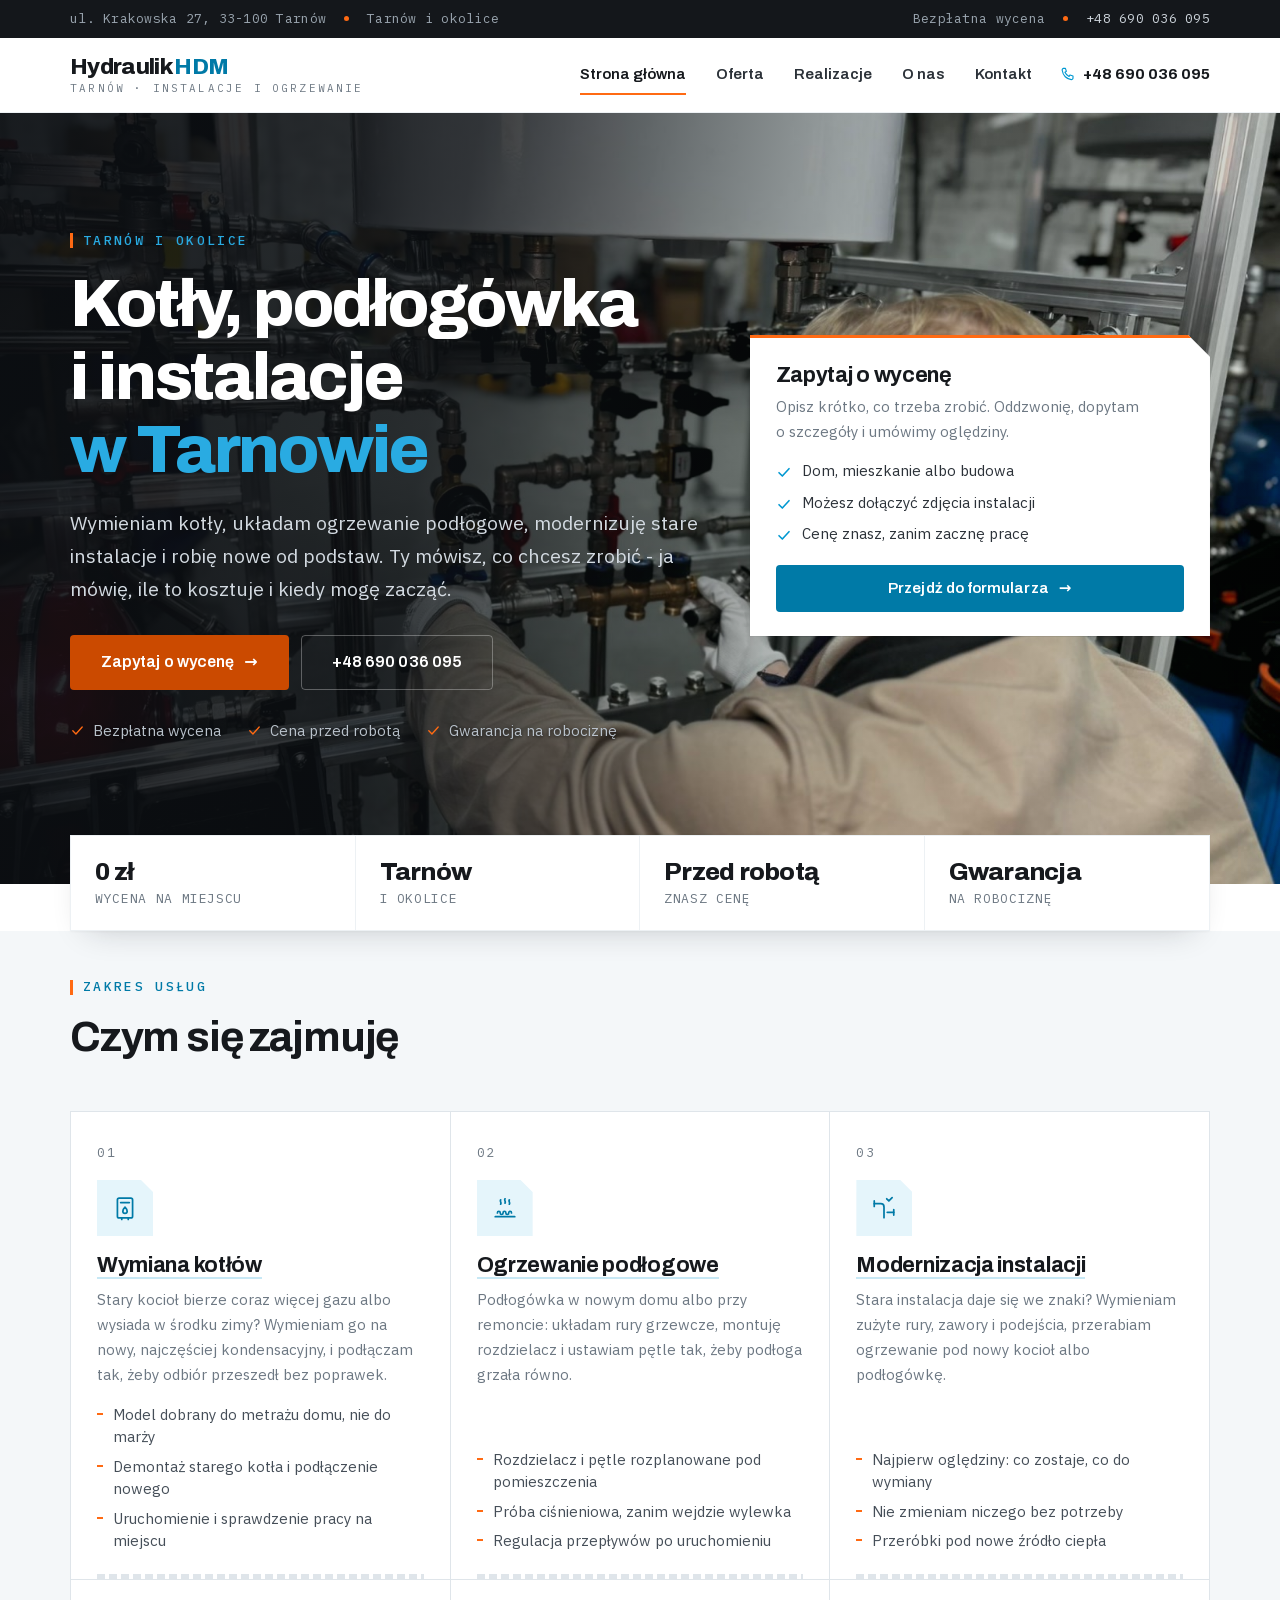
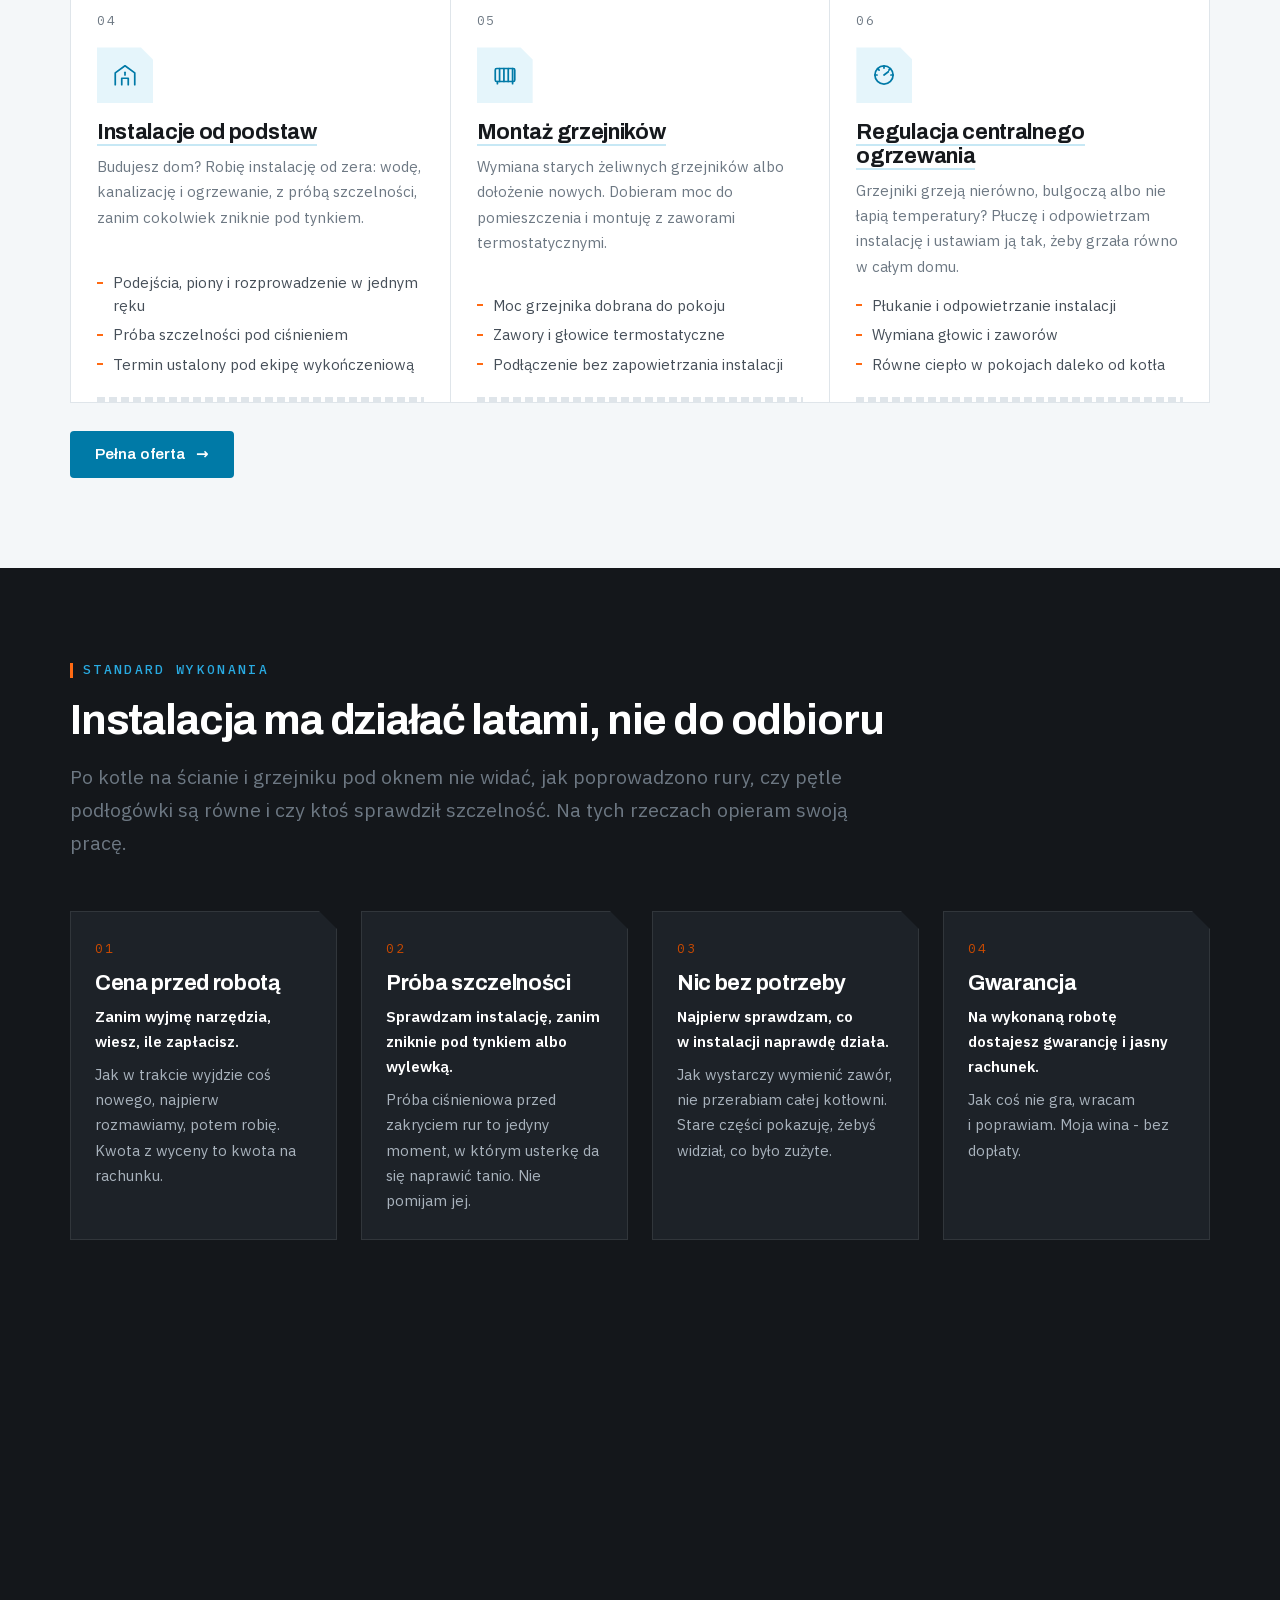
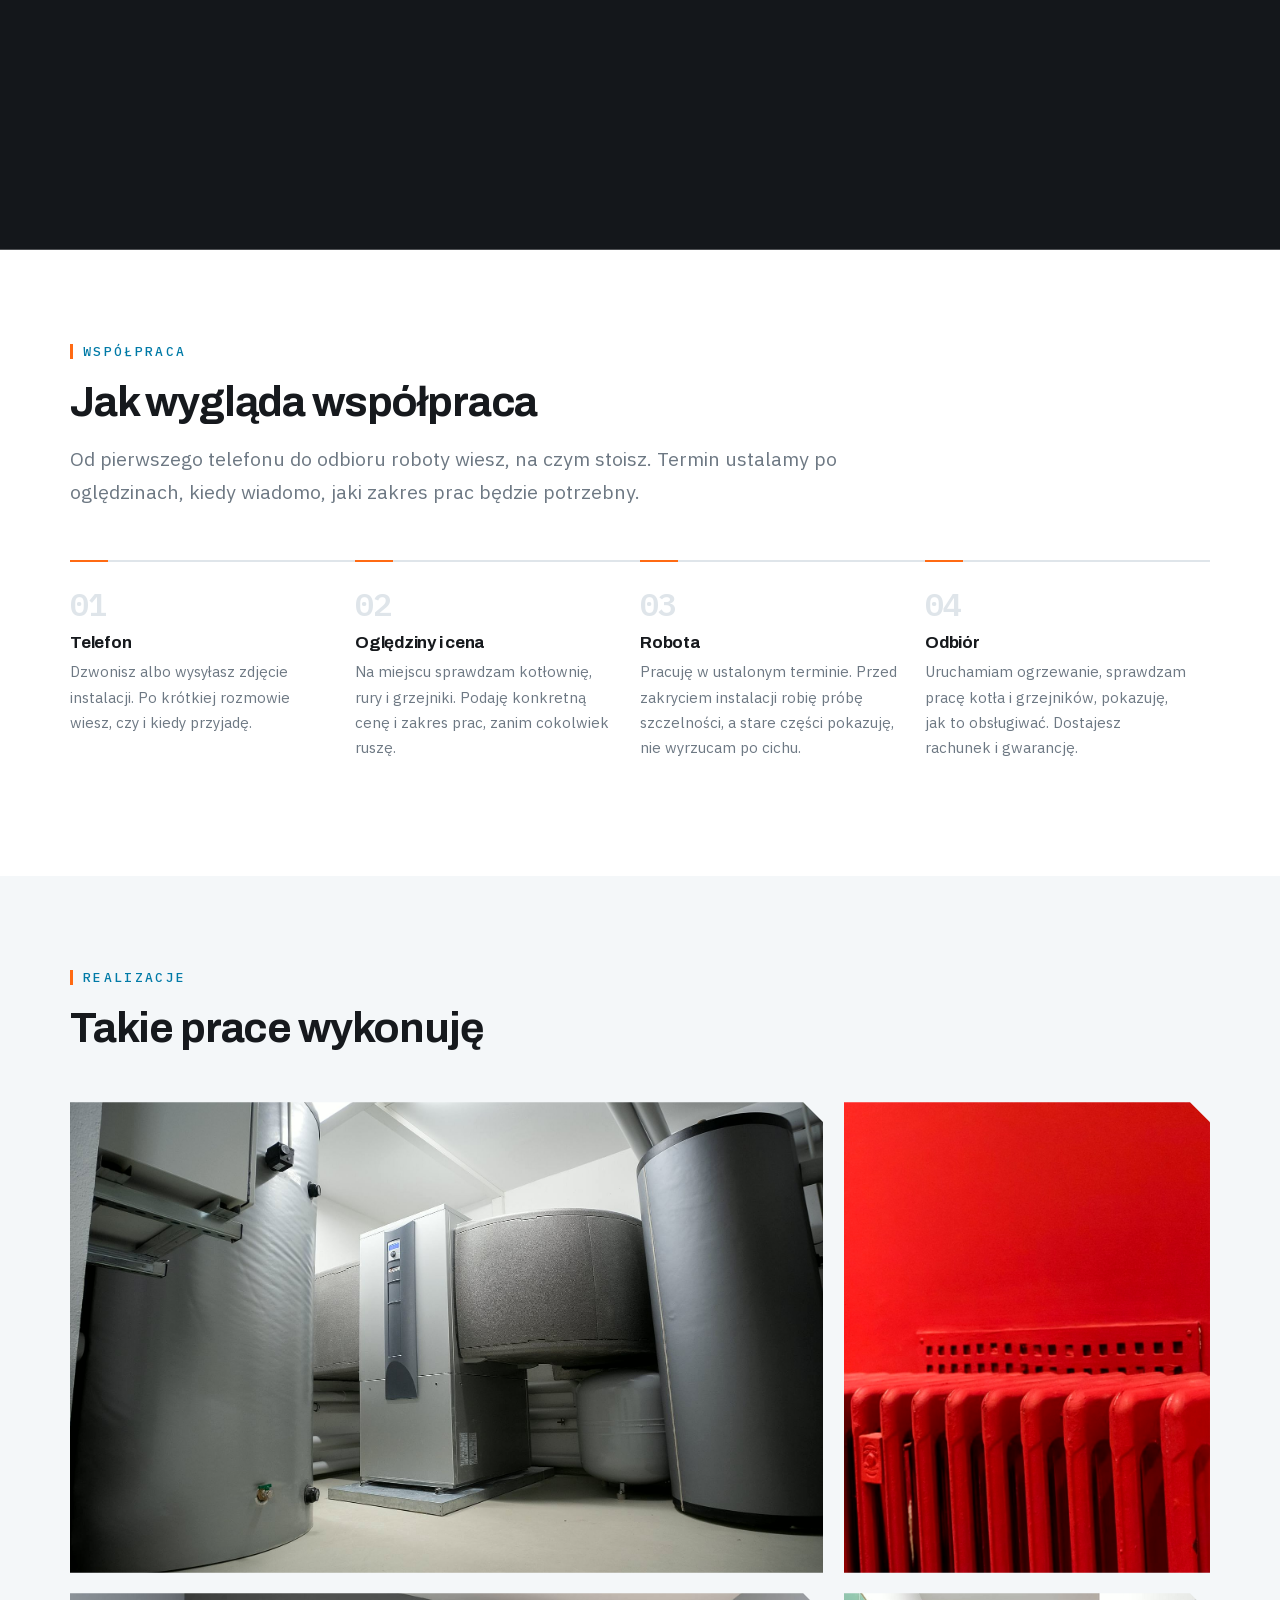
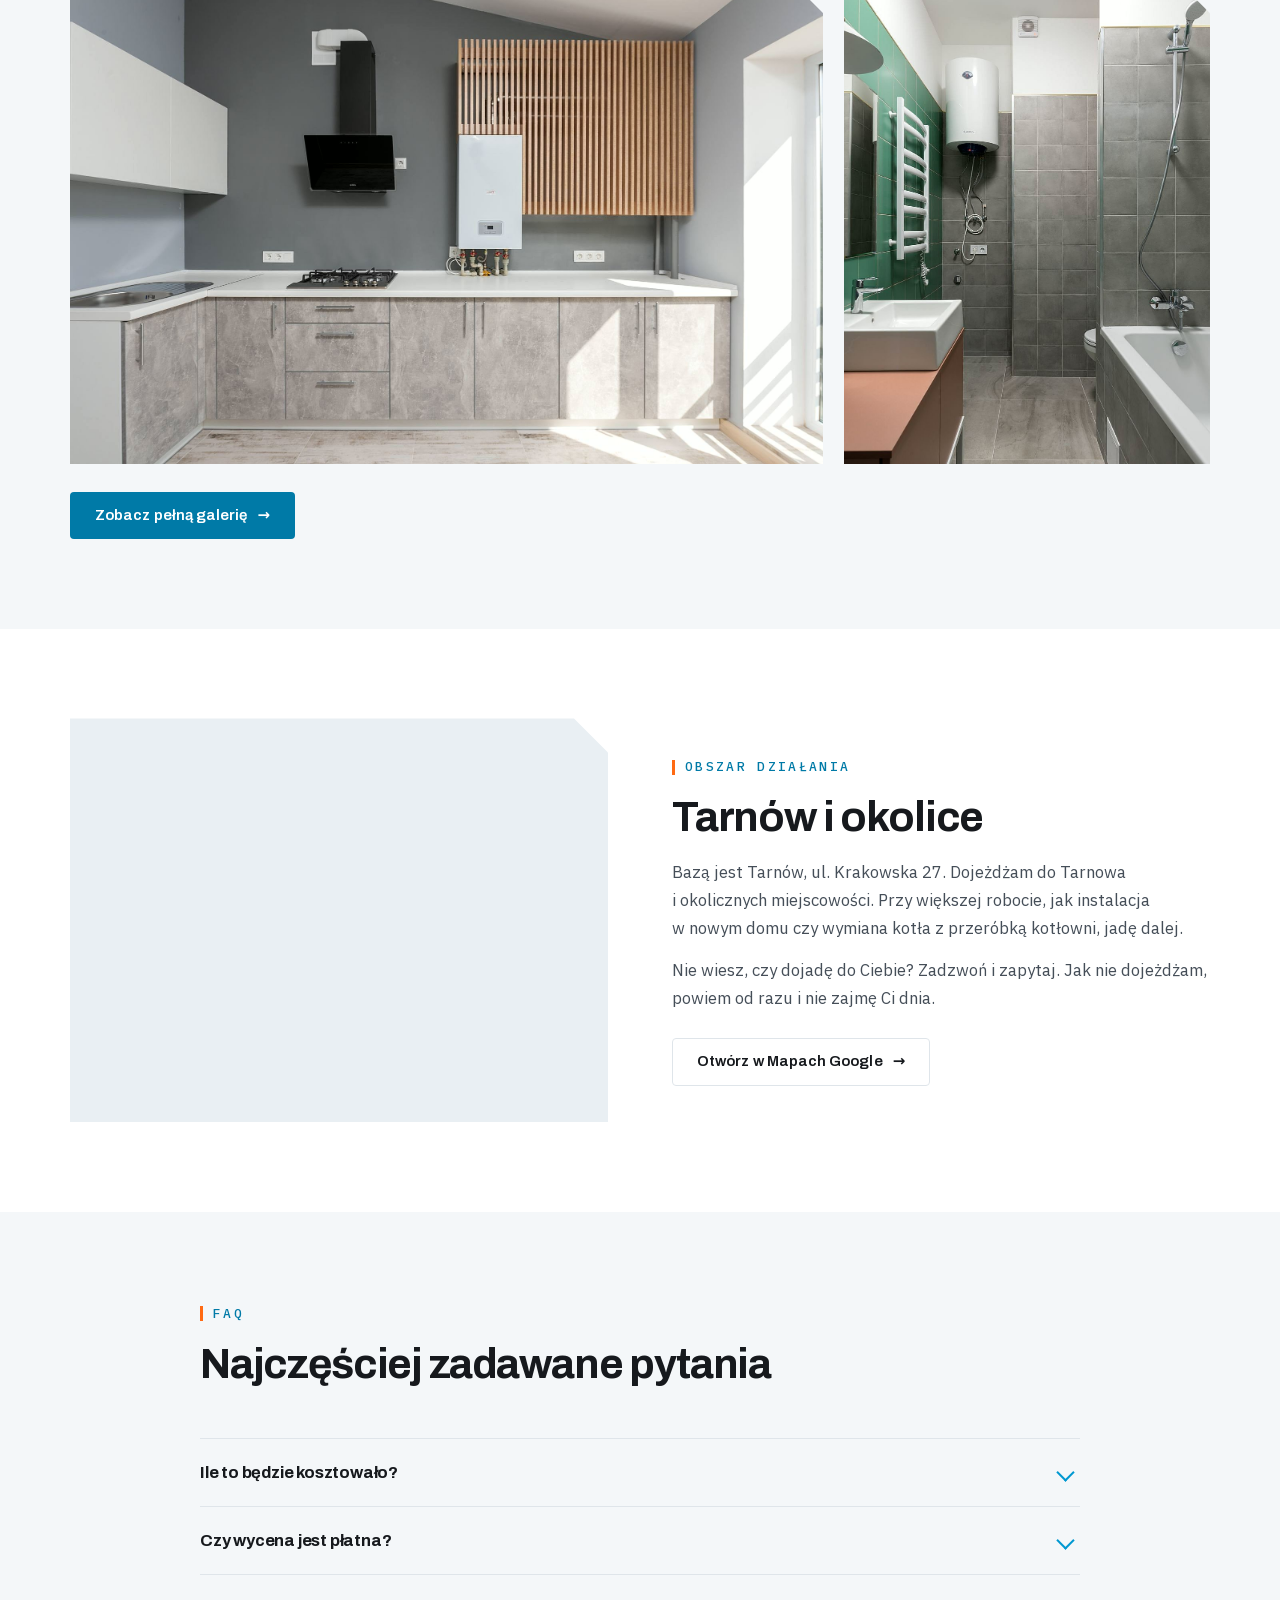
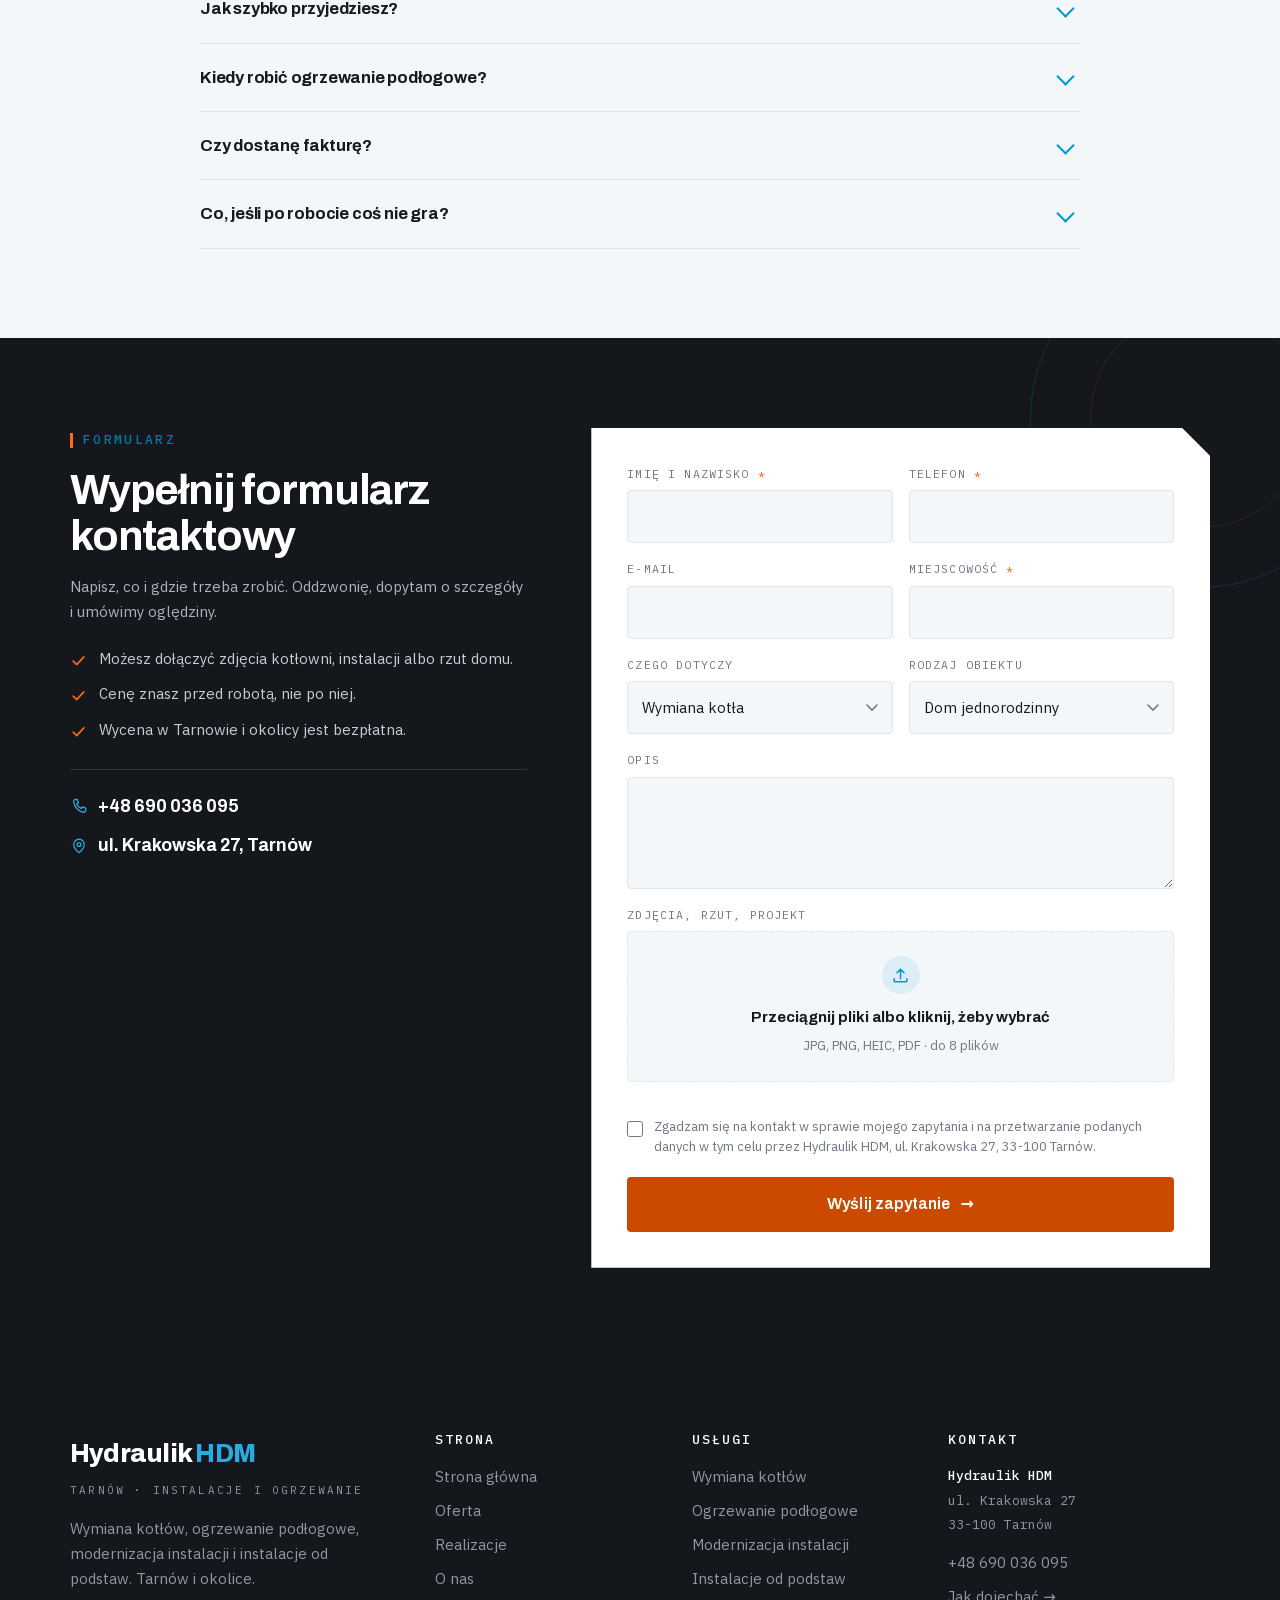
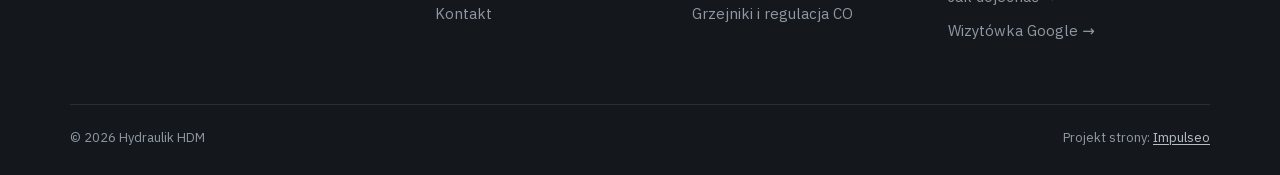
==== commit a758a80e: "[claude-edit][cmt:6d697bbe-f855-41e5-aab9-b2ba8e4a504f] Układ strony jak u KLIMA-SHORT: topbar, hero" ====
--- a/index.html
+++ b/index.html
@@ -2,7 +2,8 @@
 <html lang="pl">
 <head>
 <meta charset="UTF-8">
-<meta name="viewport" content="width=device-width, initial-scale=1.0">
+<meta name="viewport" content="width=device-width, initial-scale=1">
+<meta name="theme-color" content="#0098D1">
 <title>Hydraulik HDM - kotły, podłogówka i instalacje</title>
 <meta name="description" content="Hydraulik w Tarnowie z dojazdem. Wymiana kotłów, ogrzewanie podłogowe, modernizacja instalacji i instalacje od podstaw. Cenę znasz przed robotą. Zadzwoń: +48 690 036 095.">
 <link rel="canonical" href="https://kris20032.github.io/hydraulik-hdm/">
@@ -18,201 +19,425 @@
 <meta property="og:image:height" content="630">
 <meta name="twitter:card" content="summary_large_image">
 <script type="application/ld+json">{"@context": "https://schema.org", "@type": "Plumber", "name": "Hydraulik HDM", "url": "https://kris20032.github.io/hydraulik-hdm/", "telephone": "+48690036095", "image": "https://kris20032.github.io/hydraulik-hdm/img/og.jpg", "areaServed": "Tarnów", "sameAs": ["https://www.google.com/maps/place/?q=place_id:ChIJxWm0zJ-DPUcRG8AqWm1cpV8"]}</script>
-<link rel="preconnect" href="https://fonts.googleapis.com">
-<link rel="preconnect" href="https://fonts.gstatic.com" crossorigin>
-<link href="https://fonts.googleapis.com/css2?family=Space+Grotesk:wght@500;600;700&family=DM+Sans:opsz,wght@9..40,400;9..40,500;9..40,600&display=swap" rel="stylesheet">
-<link rel="stylesheet" href="assets/styles.css?v=78940071">
+<link rel="preload" as="font" type="font/woff2" href="assets/fonts/archivo-var-latin.woff2" crossorigin>
+<link rel="preload" as="font" type="font/woff2" href="assets/fonts/plexsans-var-latin.woff2" crossorigin>
+<link rel="stylesheet" href="assets/styles.css?v=hdm2">
 </head>
 <body>
 
+<div class="topbar">
+  <div class="wrap">
+    <div class="tb-l">
+      <span>ul. Krakowska 27, 33-100 Tarnów</span>
+      <span class="dot" aria-hidden="true"></span>
+      <span>Tarnów i&nbsp;okolice</span>
+    </div>
+    <div class="tb-r">
+      <span>Bezpłatna wycena</span>
+      <span class="dot" aria-hidden="true"></span>
+      <a href="tel:+48690036095">+48 690 036 095</a>
+    </div>
+  </div>
+</div>
+
 <header class="nav">
-  <div class="wrap nav-inner">
-    <a class="brand" href="index.html"><span class="name">Hydraulik HDM</span><span class="sub">Tarnów</span></a>
-    <nav class="nav-links">
+  <div class="wrap nav-in">
+    <a class="brand" href="index.html" aria-label="Hydraulik HDM - strona główna"><span class="brand-txt">Hydraulik <em>HDM</em></span><span class="brand-sub">Tarnów · instalacje i&nbsp;ogrzewanie</span></a>
+    <nav class="nav-links" id="menu">
+      <a href="index.html" class="active">Strona główna</a>
       <a href="oferta.html">Oferta</a>
       <a href="realizacje.html">Realizacje</a>
-      <a href="o-nas.html">O nas</a>
+      <a href="o-nas.html">O&nbsp;nas</a>
       <a href="kontakt.html">Kontakt</a>
-      <a href="tel:+48690036095" class="btn btn-accent">Zadzwoń +48 690 036 095</a>
+      <span class="nav-cta">
+        <a class="nav-tel" href="tel:+48690036095"><svg width="16" height="16" viewBox="0 0 24 24" fill="none" aria-hidden="true"><path d="M6.6 2h3l1.5 4.5-2.2 1.4a13 13 0 0 0 6.2 6.2l1.4-2.2L21 13.4v3A2.6 2.6 0 0 1 18.4 19 15.4 15.4 0 0 1 5 5.6 2.6 2.6 0 0 1 6.6 2Z" stroke="currentColor" stroke-width="1.7" stroke-linejoin="round"/></svg>+48 690 036 095</a>
+      </span>
     </nav>
-    <button class="nav-toggle" aria-label="Menu"><span></span><span></span><span></span></button>
+    <button class="nav-toggle" aria-label="Menu" aria-expanded="false" aria-controls="menu"><span></span><span></span><span></span></button>
   </div>
 </header>
 
 <main>
-<section class="hero-fach">
-  <img class="hf-photo" src="img/hero.jpg" fetchpriority="high" data-rotate="img/g11.jpg|img/g12.jpg" alt="Hydraulik HDM" width="1638" height="1190">
-  <div class="hf-panel">
-    <div class="hf-inner">
-      <span class="hf-kicker">Usługi hydrauliczne</span>
-      <h1 class="hf-title">Hydraulik, który mówi cenę przed robotą. <em></em></h1>
-      <p class="hf-lead">Wymiana kotłów, ogrzewanie podłogowe i instalacje od podstaw. Ty mówisz, co chcesz zrobić - ja mówię, ile i kiedy.</p>
-      <a class="hf-phone" href="tel:+48690036095"><span class="hf-phone-lab">Zadzwoń teraz</span><span class="hf-phone-num"><svg class="ico-tel" width="16" height="16" viewBox="0 0 24 24" fill="none" aria-hidden="true"><path d="M6.6 10.8a15.5 15.5 0 0 0 6.6 6.6l2.2-2.2a1 1 0 0 1 1-.24 11.4 11.4 0 0 0 3.6.58 1 1 0 0 1 1 1V20a1 1 0 0 1-1 1A17 17 0 0 1 3 4a1 1 0 0 1 1-1h3.5a1 1 0 0 1 1 1c0 1.25.2 2.46.58 3.6a1 1 0 0 1-.25 1l-2.23 2.2Z" fill="currentColor"/></svg> +48 690 036 095</span></a>
-      <div class="hf-actions">
-        <a href="kontakt.html" class="btn btn-accent">Zadzwoń: +48 690 036 095 <span class="arr">→</span></a>
-        <a href="tel:+48690036095" class="btn btn-ghost hf-ghost">Zadzwoń +48 690 036 095</a>
-      </div>
-    </div>
-  </div>
-</section>
-<section class="fach-promise">
-  <div class="wrap">
-    <ul class="fp-row reveal"><li>Bezpłatna wycena</li><li>Dojazd: Tarnów i okolice</li><li>Gwarancja na robociznę</li></ul>
-  </div>
-</section>
-<section class="gateways-band">
-  <div class="wrap">
-    <div class="gateways">
-      <a href="oferta.html" class="gateway reveal"><img src="img/g1.jpg" alt="Ogrzewanie podłogowe" loading="lazy" width="1733" height="1300" decoding="async"><span class="g-ttl">Ogrzewanie podłogowe</span></a>
-      <a href="oferta.html" class="gateway reveal"><img src="img/g2.jpg" alt="Modernizacja instalacji" loading="lazy" width="1880" height="1255" decoding="async"><span class="g-ttl">Modernizacja instalacji</span></a>
-      <a href="oferta.html" class="gateway reveal"><img src="img/g3.jpg" alt="Wymiana i montaż kotłów" loading="lazy" width="1814" height="1174" decoding="async"><span class="g-ttl">Wymiana i montaż kotłów</span></a>
-    </div>
-  </div>
-</section>
-<section class="proces proces-os fachowcy">
-  <div class="wrap proc-grid">
-    <div class="proc-side">
-      <div class="head reveal">
-        <span class="eyebrow">Jak pracuję</span>
-        <h2>Wiesz, na czym stoisz - na każdym etapie</h2>
-        <p>Od pierwszego telefonu do odbioru roboty - krok po kroku.</p>
-      </div>
-      <div class="proc-count" aria-hidden="true"><span class="pc-cur">01</span><span class="pc-all">/ 04</span></div>
-      <div class="proc-bar" aria-hidden="true"><i></i></div>
-      <p class="proc-now" aria-hidden="true">Dzwonisz</p>
-    </div>
-    <ol class="proces-line">
-      <li class="reveal"><span class="pno">01</span><h3>Dzwonisz</h3><p>Telefon albo zdjęcie instalacji. Po minucie rozmowy wiesz, czy przyjadę i kiedy.</p></li>
-      <li class="reveal"><span class="pno">02</span><h3>Znasz cenę</h3><p>Zanim wyjmę narzędzia, wiesz, ile zapłacisz. Jak w trakcie wyjdzie coś nowego, najpierw rozmawiamy - potem robię.</p></li>
-      <li class="reveal"><span class="pno">03</span><h3>Robota</h3><p>Stare części pokazuję, nie wyrzucam po cichu - widzisz, co było zużyte i co wymieniłem.</p></li>
-      <li class="reveal"><span class="pno">04</span><h3>Odbiór i gwarancja</h3><p>Na wykonaną robotę dostajesz gwarancję i jasny rachunek - jak coś nie gra, wracam i poprawiam.</p></li>
-    </ol>
-  </div>
-</section>
+<!-- ============ HERO ============ -->
+<section class="hero pad-0">
+  <div class="hero-media">
+    <img src="img/hero.jpg" alt="Hydraulik przy rozdzielaczu i zasobniku w kotłowni" fetchpriority="high" width="1638" height="1190">
+  </div>
+  <div class="wrap hero-in">
+    <div class="hero-copy">
+      <span class="eyebrow">Tarnów i&nbsp;okolice</span>
+      <h1>Kotły, podłogówka i&nbsp;instalacje <em>w&nbsp;Tarnowie</em></h1>
+      <p class="hero-lead">Wymieniam kotły, układam ogrzewanie podłogowe, modernizuję stare instalacje i&nbsp;robię nowe od podstaw. Ty mówisz, co chcesz zrobić - ja mówię, ile to kosztuje i&nbsp;kiedy mogę zacząć.</p>
+      <div class="hero-actions">
+        <a href="#wycena" class="btn btn-amber btn-lg">Zapytaj o&nbsp;wycenę <span class="arr">→</span></a>
+        <a href="tel:+48690036095" class="btn btn-on-dark btn-lg">+48 690 036 095</a>
+      </div>
+      <div class="hero-badges">
+        <span><svg width="15" height="15" viewBox="0 0 24 24" fill="none" aria-hidden="true"><path d="m4.5 12.5 5 5 10-11" stroke="currentColor" stroke-width="2.2" stroke-linecap="round" stroke-linejoin="round"/></svg> Bezpłatna wycena</span>
+        <span><svg width="15" height="15" viewBox="0 0 24 24" fill="none" aria-hidden="true"><path d="m4.5 12.5 5 5 10-11" stroke="currentColor" stroke-width="2.2" stroke-linecap="round" stroke-linejoin="round"/></svg> Cena przed robotą</span>
+        <span><svg width="15" height="15" viewBox="0 0 24 24" fill="none" aria-hidden="true"><path d="m4.5 12.5 5 5 10-11" stroke="currentColor" stroke-width="2.2" stroke-linecap="round" stroke-linejoin="round"/></svg> Gwarancja na robociznę</span>
+      </div>
+    </div>
+
+    <aside class="hero-card">
+      <h2>Zapytaj o&nbsp;wycenę</h2>
+      <p>Opisz krótko, co trzeba zrobić. Oddzwonię, dopytam o&nbsp;szczegóły i&nbsp;umówimy oględziny.</p>
+      <ul>
+        <li><svg width="16" height="16" viewBox="0 0 24 24" fill="none" aria-hidden="true"><path d="m4.5 12.5 5 5 10-11" stroke="currentColor" stroke-width="2.4" stroke-linecap="round" stroke-linejoin="round"/></svg><span>Dom, mieszkanie albo budowa</span></li>
+        <li><svg width="16" height="16" viewBox="0 0 24 24" fill="none" aria-hidden="true"><path d="m4.5 12.5 5 5 10-11" stroke="currentColor" stroke-width="2.4" stroke-linecap="round" stroke-linejoin="round"/></svg><span>Możesz dołączyć zdjęcia instalacji</span></li>
+        <li><svg width="16" height="16" viewBox="0 0 24 24" fill="none" aria-hidden="true"><path d="m4.5 12.5 5 5 10-11" stroke="currentColor" stroke-width="2.4" stroke-linecap="round" stroke-linejoin="round"/></svg><span>Cenę znasz, zanim zacznę pracę</span></li>
+      </ul>
+      <a href="#wycena" class="btn btn-primary" style="width:100%">Przejdź do formularza <span class="arr">→</span></a>
+    </aside>
+  </div>
+</section>
+
+<!-- ============ PASEK ZAUFANIA ============ -->
+<div class="wrap trust">
+  <div class="trust-grid">
+    <div class="trust-item"><div class="trust-k">0 zł</div><div class="trust-v">wycena na miejscu</div></div>
+    <div class="trust-item"><div class="trust-k">Tarnów</div><div class="trust-v">i&nbsp;okolice</div></div>
+    <div class="trust-item"><div class="trust-k">Przed robotą</div><div class="trust-v">znasz cenę</div></div>
+    <div class="trust-item"><div class="trust-k">Gwarancja</div><div class="trust-v">na robociznę</div></div>
+  </div>
+</div>
+
+<!-- ============ USŁUGI ============ -->
+<section class="bg-mist">
+  <div class="wrap">
+    <div class="head solo reveal">
+      <div>
+        <span class="eyebrow">Zakres usług</span>
+        <h2>Czym się zajmuję</h2>
+      </div>
+    </div>
+    <div class="units g-6">
+      <article class="unit reveal">
+        <div class="unit-n">01</div>
+        <div class="unit-ico"><svg width="26" height="26" viewBox="0 0 24 24" fill="none" stroke="currentColor" stroke-width="1.6" stroke-linecap="round" stroke-linejoin="round" aria-hidden="true"><rect x="5" y="2.8" width="14" height="18.4" rx="1.6"/><path d="M8 7h8M9 21.2v1.4M15 21.2v1.4"/><path d="M12 11.2c1.6 1.6 2 2.8 2 3.8a2 2 0 0 1-4 0c0-1 .4-2.2 2-3.8Z"/></svg></div>
+        <h3><a href="oferta.html#kotly">Wymiana kotłów</a></h3>
+        <p>Stary kocioł bierze coraz więcej gazu albo wysiada w&nbsp;środku zimy? Wymieniam go na nowy, najczęściej kondensacyjny, i&nbsp;podłączam tak, żeby odbiór przeszedł bez poprawek.</p>
+        <ul><li>Model dobrany do metrażu domu, nie do marży</li><li>Demontaż starego kotła i&nbsp;podłączenie nowego</li><li>Uruchomienie i&nbsp;sprawdzenie pracy na miejscu</li></ul>
+      </article>
+      <article class="unit reveal">
+        <div class="unit-n">02</div>
+        <div class="unit-ico"><svg width="26" height="26" viewBox="0 0 24 24" fill="none" stroke="currentColor" stroke-width="1.6" stroke-linecap="round" stroke-linejoin="round" aria-hidden="true"><path d="M3 20h18"/><path d="M5 16.5c0-2 2.6-2 2.6 0s2.6 2 2.6 0 2.6-2 2.6 0 2.6 2 2.6 0 2.6-2 2.6 0"/><path d="M8 4.5c-1 1.4 1 2.6 0 4M12 3.5c-1 1.4 1 2.6 0 4M16 4.5c-1 1.4 1 2.6 0 4"/></svg></div>
+        <h3><a href="oferta.html#podlogowka">Ogrzewanie podłogowe</a></h3>
+        <p>Podłogówka w&nbsp;nowym domu albo przy remoncie: układam rury grzewcze, montuję rozdzielacz i&nbsp;ustawiam pętle tak, żeby podłoga grzała równo.</p>
+        <ul><li>Rozdzielacz i&nbsp;pętle rozplanowane pod pomieszczenia</li><li>Próba ciśnieniowa, zanim wejdzie wylewka</li><li>Regulacja przepływów po uruchomieniu</li></ul>
+      </article>
+      <article class="unit reveal">
+        <div class="unit-n">03</div>
+        <div class="unit-ico"><svg width="26" height="26" viewBox="0 0 24 24" fill="none" stroke="currentColor" stroke-width="1.6" stroke-linecap="round" stroke-linejoin="round" aria-hidden="true"><path d="M3 8h6a3 3 0 0 1 3 3v10"/><path d="M21 16h-6"/><path d="M3 5.5v5M21 13.5v5"/><path d="m14.5 3.5 2 2 3-3"/></svg></div>
+        <h3><a href="oferta.html#modernizacja">Modernizacja instalacji</a></h3>
+        <p>Stara instalacja daje się we znaki? Wymieniam zużyte rury, zawory i&nbsp;podejścia, przerabiam ogrzewanie pod nowy kocioł albo podłogówkę.</p>
+        <ul><li>Najpierw oględziny: co zostaje, co do wymiany</li><li>Nie zmieniam niczego bez potrzeby</li><li>Przeróbki pod nowe źródło ciepła</li></ul>
+      </article>
+      <article class="unit reveal">
+        <div class="unit-n">04</div>
+        <div class="unit-ico"><svg width="26" height="26" viewBox="0 0 24 24" fill="none" stroke="currentColor" stroke-width="1.6" stroke-linecap="round" stroke-linejoin="round" aria-hidden="true"><path d="M3 21V10l9-6.5L21 10v11"/><path d="M9 21v-6h6v6"/><path d="M12 9.5v2.5"/></svg></div>
+        <h3><a href="oferta.html#od-podstaw">Instalacje od podstaw</a></h3>
+        <p>Budujesz dom? Robię instalację od zera: wodę, kanalizację i&nbsp;ogrzewanie, z&nbsp;próbą szczelności, zanim cokolwiek zniknie pod tynkiem.</p>
+        <ul><li>Podejścia, piony i&nbsp;rozprowadzenie w&nbsp;jednym ręku</li><li>Próba szczelności pod ciśnieniem</li><li>Termin ustalony pod ekipę wykończeniową</li></ul>
+      </article>
+      <article class="unit reveal">
+        <div class="unit-n">05</div>
+        <div class="unit-ico"><svg width="26" height="26" viewBox="0 0 24 24" fill="none" stroke="currentColor" stroke-width="1.6" stroke-linecap="round" stroke-linejoin="round" aria-hidden="true"><rect x="3" y="6" width="18" height="12" rx="1.4"/><path d="M7 6v12M11 6v12M15 6v12M19 6v12M5 18v2M19 18v2"/></svg></div>
+        <h3><a href="oferta.html#grzejniki">Montaż grzejników</a></h3>
+        <p>Wymiana starych żeliwnych grzejników albo dołożenie nowych. Dobieram moc do pomieszczenia i&nbsp;montuję z&nbsp;zaworami termostatycznymi.</p>
+        <ul><li>Moc grzejnika dobrana do pokoju</li><li>Zawory i&nbsp;głowice termostatyczne</li><li>Podłączenie bez zapowietrzania instalacji</li></ul>
+      </article>
+      <article class="unit reveal">
+        <div class="unit-n">06</div>
+        <div class="unit-ico"><svg width="26" height="26" viewBox="0 0 24 24" fill="none" stroke="currentColor" stroke-width="1.6" stroke-linecap="round" stroke-linejoin="round" aria-hidden="true"><circle cx="12" cy="12" r="8.4"/><path d="M12 12l4-3"/><path d="M12 3.6v2M20.4 12h-2M5.6 12h-2M6.1 6.1l1.4 1.4M17.9 6.1l-1.4 1.4"/></svg></div>
+        <h3><a href="oferta.html#regulacja">Regulacja centralnego ogrzewania</a></h3>
+        <p>Grzejniki grzeją nierówno, bulgoczą albo nie łapią temperatury? Płuczę i&nbsp;odpowietrzam instalację i&nbsp;ustawiam ją tak, żeby grzała równo w&nbsp;całym domu.</p>
+        <ul><li>Płukanie i&nbsp;odpowietrzanie instalacji</li><li>Wymiana głowic i&nbsp;zaworów</li><li>Równe ciepło w&nbsp;pokojach daleko od kotła</li></ul>
+      </article>
+    </div>
+    <div class="mt-m reveal"><a href="oferta.html" class="btn btn-primary">Pełna oferta <span class="arr">→</span></a></div>
+  </div>
+</section>
+
+<!-- ============ JAK PRACUJĘ ============ -->
+<section class="bg-dark">
+  <div class="wrap">
+    <div class="head solo reveal">
+      <div>
+        <span class="eyebrow">Standard wykonania</span>
+        <h2>Instalacja ma działać latami, nie do odbioru</h2>
+      </div>
+      <p>Po kotle na ścianie i&nbsp;grzejniku pod oknem nie widać, jak poprowadzono rury, czy pętle podłogówki są równe i&nbsp;czy ktoś sprawdził szczelność. Na tych rzeczach opieram swoją pracę.</p>
+    </div>
+    <div class="reasons g-4">
+      <article class="reason reveal">
+        <span class="num">01</span>
+        <h3>Cena przed robotą</h3>
+        <p class="card-lead">Zanim wyjmę narzędzia, wiesz, ile zapłacisz.</p>
+        <p>Jak w&nbsp;trakcie wyjdzie coś nowego, najpierw rozmawiamy, potem robię. Kwota z&nbsp;wyceny to kwota na rachunku.</p>
+      </article>
+      <article class="reason reveal">
+        <span class="num">02</span>
+        <h3>Próba szczelności</h3>
+        <p class="card-lead">Sprawdzam instalację, zanim zniknie pod tynkiem albo wylewką.</p>
+        <p>Próba ciśnieniowa przed zakryciem rur to jedyny moment, w&nbsp;którym usterkę da się naprawić tanio. Nie pomijam jej.</p>
+      </article>
+      <article class="reason reveal">
+        <span class="num">03</span>
+        <h3>Nic bez potrzeby</h3>
+        <p class="card-lead">Najpierw sprawdzam, co w&nbsp;instalacji naprawdę działa.</p>
+        <p>Jak wystarczy wymienić zawór, nie przerabiam całej kotłowni. Stare części pokazuję, żebyś widział, co było zużyte.</p>
+      </article>
+      <article class="reason reveal">
+        <span class="num">04</span>
+        <h3>Gwarancja</h3>
+        <p class="card-lead">Na wykonaną robotę dostajesz gwarancję i&nbsp;jasny rachunek.</p>
+        <p>Jak coś nie gra, wracam i&nbsp;poprawiam. Moja wina - bez dopłaty.</p>
+      </article>
+    </div>
+  </div>
+</section>
+
+<section class="stopklatka" aria-hidden="true">
+  <div class="stk-bg" style="background-image:url(img/g5.jpg)"></div>
+</section>
+
+<!-- ============ PROCES ============ -->
 <section>
   <div class="wrap">
-    <div class="head reveal">
-      <span class="eyebrow">Realizacje</span>
-      <h2>Takie prace wykonuję</h2>
-      <p>Kotłownie, ogrzewanie podłogowe, grzejniki - takie prace wykonuję na co dzień.</p>
-    </div>
-    <div class="gallery">
-      <div class="tile t-two3 reveal"><img src="img/g6.jpg" alt="Hydraulik HDM" loading="lazy" width="1628" height="1176" decoding="async"></div>
-      <div class="tile t-third reveal"><img src="img/g7.jpg" alt="Hydraulik HDM" loading="lazy" width="1880" height="1253" decoding="async"></div>
-      <div class="tile t-third reveal"><img src="img/g8.jpg" alt="Hydraulik HDM" loading="lazy" width="1880" height="1255" decoding="async"></div>
-      <div class="tile t-third reveal"><img src="img/g9.jpg" alt="Hydraulik HDM" loading="lazy" width="1780" height="1128" decoding="async"></div>
-      <div class="tile t-third reveal"><img src="img/g10.jpg" alt="Hydraulik HDM" loading="lazy" width="1880" height="1255" decoding="async"></div>
-    </div>
-    <div style="margin-top:var(--space-7)" class="reveal"><a href="realizacje.html" class="btn btn-accent">Pełna galeria <span class="arr">→</span></a></div>
-  </div>
-</section>
-<section class="fach-uslugi">
-  <div class="wrap">
-    <div class="head reveal">
-      <span class="eyebrow">Oferta</span>
-      <h2>Od kotła po ostatni grzejnik</h2>
-      <p>Roboty, które wykonuję regularnie - rozpisane razem z cenami.</p>
-    </div>
-    <ul class="fu-list">
-      <li class="fu-row reveal"><div class="fu-name">Ogrzewanie podłogowe</div><div class="fu-desc">Planujesz podłogówkę w nowym domu albo przy remoncie? Układam rury, montuję rozdzielacz i robię próbę ciśnieniową przed wylewką.</div><a class="fu-cta" href="kontakt.html">Wycena <span class="arr">→</span></a></li>
-      <li class="fu-row reveal"><div class="fu-name">Modernizacja instalacji</div><div class="fu-desc">Stara instalacja daje się we znaki? Wymieniam zużyte rury i zawory, przerabiam ogrzewanie pod nowy kocioł albo podłogówkę.</div><a class="fu-cta" href="kontakt.html">Wycena <span class="arr">→</span></a></li>
-      <li class="fu-row reveal"><div class="fu-name">Wymiana i montaż kotłów</div><div class="fu-desc">Stary kocioł bierze coraz więcej gazu albo wysiada w największy mróz? Wymieniam kotły na kondensacyjne i podłączam je tak, żeby odbiór przeszedł bez poprawek.</div><a class="fu-cta" href="kontakt.html">Wycena <span class="arr">→</span></a></li>
-      <li class="fu-row reveal"><div class="fu-name">Instalacje od podstaw</div><div class="fu-desc">Budujesz dom? Robię instalację od zera: wodę, kanalizację i ogrzewanie: podejścia, piony i próba szczelności pod ciśnieniem, zanim cokolwiek zniknie pod płytkami.</div><a class="fu-cta" href="kontakt.html">Wycena <span class="arr">→</span></a></li>
-      <li class="fu-row reveal"><div class="fu-name">Montaż grzejników</div><div class="fu-desc">Chcesz wymienić stare grzejniki albo dołożyć nowe? Dobieram moc do pomieszczenia i montuję je z zaworami termostatycznymi.</div><a class="fu-cta" href="kontakt.html">Wycena <span class="arr">→</span></a></li>
-      <li class="fu-row reveal"><div class="fu-name">Regulacja centralnego ogrzewania</div><div class="fu-desc">Grzejniki grzeją nierówno, bulgoczą albo nie łapią temperatury? Płuczę i odpowietrzam instalacje, wymieniam głowice, ustawiam ogrzewanie tak, żeby grzało równo w całym domu, a nie głównie przy kotle.</div><a class="fu-cta" href="kontakt.html">Wycena <span class="arr">→</span></a></li>
-    </ul>
-    <div style="margin-top:var(--space-7)" class="reveal"><a href="oferta.html" class="btn btn-ghost">Pełna oferta <span class="arr">→</span></a></div>
-  </div>
-</section>
-<section class="stopklatka" aria-hidden="true">
-  <div class="stk-bg" style="background-image:url(img/g11.jpg)"></div>
-</section>
-<section class="opinie op-fallback">
-  <div class="wrap">
-    <div class="head center reveal">
-      <span class="eyebrow">Opinie</span>
-      <h2>Co mówią klienci</h2>
-      <p>Opinie trzymam tam, gdzie nie mogę ich podrasować - na Google. Wpisz Hydraulik HDM i przeczytaj, co ludzie piszą po robocie.</p>
-    </div>
-  </div>
-</section>
-<section class="obszar">
-  <div class="wrap">
-    <div class="head center reveal">
+    <div class="head solo reveal">
+      <div>
+        <span class="eyebrow">Współpraca</span>
+        <h2>Jak wygląda współpraca</h2>
+      </div>
+      <p>Od pierwszego telefonu do odbioru roboty wiesz, na czym stoisz. Termin ustalamy po oględzinach, kiedy wiadomo, jaki zakres prac będzie potrzebny.</p>
+    </div>
+    <div class="steps g-4">
+      <div class="step reveal"><span class="step-n">01</span><h3>Telefon</h3><p>Dzwonisz albo wysyłasz zdjęcie instalacji. Po krótkiej rozmowie wiesz, czy i&nbsp;kiedy przyjadę.</p></div>
+      <div class="step reveal"><span class="step-n">02</span><h3>Oględziny i&nbsp;cena</h3><p>Na miejscu sprawdzam kotłownię, rury i&nbsp;grzejniki. Podaję konkretną cenę i&nbsp;zakres prac, zanim cokolwiek ruszę.</p></div>
+      <div class="step reveal"><span class="step-n">03</span><h3>Robota</h3><p>Pracuję w&nbsp;ustalonym terminie. Przed zakryciem instalacji robię próbę szczelności, a&nbsp;stare części pokazuję, nie wyrzucam po cichu.</p></div>
+      <div class="step reveal"><span class="step-n">04</span><h3>Odbiór</h3><p>Uruchamiam ogrzewanie, sprawdzam pracę kotła i&nbsp;grzejników, pokazuję, jak to obsługiwać. Dostajesz rachunek i&nbsp;gwarancję.</p></div>
+    </div>
+  </div>
+</section>
+
+<!-- ============ REALIZACJE ============ -->
+<section class="bg-mist">
+  <div class="wrap">
+    <div class="head solo reveal">
+      <div>
+        <span class="eyebrow">Realizacje</span>
+        <h2>Takie prace wykonuję</h2>
+      </div>
+    </div>
+    <div class="gal reveal">
+      <a class="shot wide" href="realizacje.html"><img src="img/g7.jpg" alt="Nowoczesna kotłownia z pompą ciepła i zasobnikami" loading="lazy" width="1880" height="1253"></a>
+      <a class="shot" href="realizacje.html"><img src="img/g9.jpg" alt="Odnowiony żeliwny grzejnik z głowicą termostatyczną" loading="lazy" width="1780" height="1128"></a>
+      <a class="shot wide" href="realizacje.html"><img src="img/g11.jpg" alt="Kuchnia z kotłem gazowym zabudowanym w ciągu szafek" loading="lazy" width="1880" height="1255"></a>
+      <a class="shot" href="realizacje.html"><img src="img/g12.jpg" alt="Łazienka z grzejnikiem drabinkowym i podgrzewaczem wody" loading="lazy" width="1880" height="1255"></a>
+    </div>
+    <div class="mt-m reveal"><a href="realizacje.html" class="btn btn-primary">Zobacz pełną galerię <span class="arr">→</span></a></div>
+  </div>
+</section>
+
+<!-- ============ OBSZAR ============ -->
+<section>
+  <div class="wrap split">
+    <div class="split-art reveal">
+      <div class="mapa">
+        <iframe title="Hydraulik HDM na mapie Google - ul. Krakowska 27, Tarnów" width="800" height="600"
+          src="https://maps.google.com/maps?q=50.0208455%2C20.9700843&amp;hl=pl&amp;z=13&amp;output=embed"
+          loading="lazy" referrerpolicy="no-referrer-when-downgrade"></iframe>
+      </div>
+    </div>
+    <div class="split-copy reveal">
       <span class="eyebrow">Obszar działania</span>
-      <h2>Dojeżdżam do Ciebie</h2>
-    </div>
-    <p class="obszar-txt reveal" style="text-align:center;max-width:60ch;margin:0 auto 1.4rem">Nie wiesz, czy dojadę do Ciebie? Zadzwoń i zapytaj. Jak nie dojeżdżam, powiem od razu i nie zajmę Ci dnia.</p>
-    <ul class="obszar-list reveal"><li class="is-home">Tarnów</li><li>+ okolice</li></ul>
-    <div class="obszar-mapa reveal" style="margin-top:var(--space-7)">
-      <iframe title="Obszar działania - Tarnów i okolice" src="https://maps.google.com/maps?q=50.0208455%2C20.9700843&amp;z=11&amp;output=embed" loading="lazy" referrerpolicy="no-referrer-when-downgrade" style="width:100%;height:clamp(280px,38vh,420px);border:0;display:block;border-radius:var(--r-md)"></iframe>
-    </div>
-  </div>
-</section>
-<section class="faq-klinika">
-  <div class="wrap">
-    <div class="head center reveal">
-      <span class="eyebrow">Częste pytania</span>
-      <h2>Dobrze wiedzieć</h2>
-    </div>
-    <div class="faq-list">
-      <details class="faq-item reveal"><summary>Ile to będzie kosztowało?</summary><p>Zależy, co się dzieje - dlatego wypytuję przez telefon i od razu podaję widełki. Ostateczną cenę znasz przed robotą, nie po niej.</p></details>
-      <details class="faq-item reveal"><summary>Czy wycena jest płatna?</summary><p>Nie. Przyjazd i wycena w Tarnowie i najbliższej okolicy są bezpłatne i do niczego nie zobowiązują.</p></details>
-      <details class="faq-item reveal"><summary>Jak szybko przyjedziesz?</summary><p>Termin ustalamy przy pierwszej rozmowie. Wymianę kotła czy podłogówkę planujemy tak, żeby pasowała do Twojego remontu albo budowy.</p></details>
-      <details class="faq-item reveal"><summary>Czy dostanę fakturę?</summary><p>Tak - formę rozliczenia ustalamy przy wycenie, zanim zacznę pracę.</p></details>
-      <details class="faq-item reveal"><summary>Dojedziesz do mnie?</summary><p>Granicę wyznacza kalendarz, nie mapa. Przy większej robocie dojeżdżam dalej - zapytaj.</p></details>
-      <details class="faq-item reveal"><summary>Co, jeśli po naprawie coś dalej nie gra?</summary><p>Wracam i sprawdzam. Moja wina - poprawiam za darmo; wyszło coś nowego - mówię wprost, co i za ile.</p></details>
-    </div>
-  </div>
-</section>
-<section class="cta">
-  <div class="wrap">
-    <div class="reveal">
-      <span class="eyebrow">Współpraca</span>
-      <h2>Potrzebujesz fachowca? Wycenię za darmo.</h2>
-      <p>Odezwij się - umówimy oględziny i usłyszysz konkretną kwotę. Za darmo.</p>
-    </div>
-    <div class="cta-actions reveal">
-      <a href="kontakt.html" class="btn btn-light">Zadzwoń: +48 690 036 095 <span class="arr">→</span></a>
-      <a href="tel:+48690036095" class="btn btn-ghost btn-ghost-cta">+48 690 036 095</a>
-    </div>
-  </div>
-</section>
+      <h2>Tarnów i&nbsp;okolice</h2>
+      <div class="prose">
+        <p>Bazą jest Tarnów, ul. Krakowska 27. Dojeżdżam do Tarnowa i&nbsp;okolicznych miejscowości. Przy większej robocie, jak instalacja w&nbsp;nowym domu czy wymiana kotła z&nbsp;przeróbką kotłowni, jadę dalej.</p>
+        <p>Nie wiesz, czy dojadę do Ciebie? Zadzwoń i&nbsp;zapytaj. Jak nie dojeżdżam, powiem od razu i&nbsp;nie zajmę Ci dnia.</p>
+      </div>
+      <a class="btn btn-ghost" href="https://www.google.com/maps/place/Hydraulik+HDM/@50.0208455,20.9700843,17z/data=!3m1!4b1!4m6!3m5!1s0x473d839fccb469c5:0x5fa55c6d5a12c01b!8m2!3d50.0208455!4d20.9700843!16s%2Fg%2F11zflmy1br" target="_blank" rel="noopener">Otwórz w&nbsp;Mapach Google <span class="arr">→</span></a>
+    </div>
+  </div>
+</section>
+
+<!-- ============ FAQ ============ -->
+<section class="bg-mist">
+  <div class="wrap wrap-n">
+    <div class="head solo reveal">
+      <div>
+        <span class="eyebrow">FAQ</span>
+        <h2>Najczęściej zadawane pytania</h2>
+      </div>
+    </div>
+    <div class="faq reveal">
+      <details>
+        <summary>Ile to będzie kosztowało?</summary>
+        <div class="ans"><p>Zależy od zakresu, dlatego najpierw wypytuję przez telefon i&nbsp;podaję widełki. Ostateczną cenę znasz przed robotą, nie po niej.</p></div>
+      </details>
+      <details>
+        <summary>Czy wycena jest płatna?</summary>
+        <div class="ans"><p>Nie. Przyjazd i&nbsp;wycena w&nbsp;Tarnowie i&nbsp;najbliższej okolicy są bezpłatne i&nbsp;do niczego nie zobowiązują.</p></div>
+      </details>
+      <details>
+        <summary>Jak szybko przyjedziesz?</summary>
+        <div class="ans"><p>Termin ustalamy przy pierwszej rozmowie. Wymianę kotła czy podłogówkę planujemy tak, żeby pasowała do Twojego remontu albo budowy.</p></div>
+      </details>
+      <details>
+        <summary>Kiedy robić ogrzewanie podłogowe?</summary>
+        <div class="ans"><p>Rury układa się przed wylewką, więc właściwy moment to stan surowy albo remont z&nbsp;wymianą podłóg. Próbę ciśnieniową robię, zanim cokolwiek zostanie zalane.</p></div>
+      </details>
+      <details>
+        <summary>Czy dostanę fakturę?</summary>
+        <div class="ans"><p>Tak, formę rozliczenia ustalamy przy wycenie, zanim zacznę pracę.</p></div>
+      </details>
+      <details>
+        <summary>Co, jeśli po robocie coś nie gra?</summary>
+        <div class="ans"><p>Wracam i&nbsp;sprawdzam. Moja wina - poprawiam bez dopłaty. Wyszło coś nowego - mówię wprost, co i&nbsp;za ile.</p></div>
+      </details>
+    </div>
+  </div>
+</section>
+
+<!-- ============ FORMULARZ ============ -->
+<section class="form-band" id="wycena">
+  <div class="wrap form-grid">
+    <div class="form-side reveal">
+      <span class="eyebrow">Formularz</span>
+      <h2>Wypełnij formularz kontaktowy</h2>
+      <p>Napisz, co i&nbsp;gdzie trzeba zrobić. Oddzwonię, dopytam o&nbsp;szczegóły i&nbsp;umówimy oględziny.</p>
+      <ul>
+        <li><svg width="17" height="17" viewBox="0 0 24 24" fill="none" aria-hidden="true"><path d="m4.5 12.5 5 5 10-11" stroke="currentColor" stroke-width="2.3" stroke-linecap="round" stroke-linejoin="round"/></svg><span>Możesz dołączyć zdjęcia kotłowni, instalacji albo rzut domu.</span></li>
+        <li><svg width="17" height="17" viewBox="0 0 24 24" fill="none" aria-hidden="true"><path d="m4.5 12.5 5 5 10-11" stroke="currentColor" stroke-width="2.3" stroke-linecap="round" stroke-linejoin="round"/></svg><span>Cenę znasz przed robotą, nie po niej.</span></li>
+        <li><svg width="17" height="17" viewBox="0 0 24 24" fill="none" aria-hidden="true"><path d="m4.5 12.5 5 5 10-11" stroke="currentColor" stroke-width="2.3" stroke-linecap="round" stroke-linejoin="round"/></svg><span>Wycena w&nbsp;Tarnowie i&nbsp;okolicy jest bezpłatna.</span></li>
+      </ul>
+      <div class="direct">
+        <a href="tel:+48690036095"><svg width="18" height="18" viewBox="0 0 24 24" fill="none" aria-hidden="true"><path d="M6.6 2h3l1.5 4.5-2.2 1.4a13 13 0 0 0 6.2 6.2l1.4-2.2L21 13.4v3A2.6 2.6 0 0 1 18.4 19 15.4 15.4 0 0 1 5 5.6 2.6 2.6 0 0 1 6.6 2Z" stroke="currentColor" stroke-width="1.7" stroke-linejoin="round"/></svg>+48 690 036 095</a>
+        <a href="https://www.google.com/maps/place/Hydraulik+HDM/@50.0208455,20.9700843,17z/data=!3m1!4b1!4m6!3m5!1s0x473d839fccb469c5:0x5fa55c6d5a12c01b!8m2!3d50.0208455!4d20.9700843!16s%2Fg%2F11zflmy1br" target="_blank" rel="noopener"><svg width="18" height="18" viewBox="0 0 24 24" fill="none" aria-hidden="true"><path d="M12 21s7-5.6 7-11a7 7 0 1 0-14 0c0 5.4 7 11 7 11Z" stroke="currentColor" stroke-width="1.7" stroke-linejoin="round"/><circle cx="12" cy="10" r="2.6" stroke="currentColor" stroke-width="1.7"/></svg>ul. Krakowska 27, Tarnów</a>
+      </div>
+    </div>
+
+    <form class="quote reveal" action="#" method="post" enctype="multipart/form-data" novalidate>
+      <div class="hp" aria-hidden="true"><label for="strona">Nie wypełniaj tego pola</label><input id="strona" name="strona" type="text" tabindex="-1" autocomplete="off"></div>
+      <div class="f-row">
+        <div class="field"><label for="imie">Imię i&nbsp;nazwisko <span class="req">*</span></label><input id="imie" name="imie" type="text" required autocomplete="name"></div>
+        <div class="field"><label for="tel">Telefon <span class="req">*</span></label><input id="tel" name="telefon" type="tel" required autocomplete="tel" inputmode="tel"></div>
+      </div>
+      <div class="f-row">
+        <div class="field"><label for="email">E-mail</label><input id="email" name="email" type="email" autocomplete="email"></div>
+        <div class="field"><label for="miasto">Miejscowość <span class="req">*</span></label><input id="miasto" name="miasto" type="text" required></div>
+      </div>
+      <div class="f-row">
+        <div class="field">
+          <label for="zakres">Czego dotyczy</label>
+          <select id="zakres" name="zakres">
+            <option>Wymiana kotła</option>
+            <option>Ogrzewanie podłogowe</option>
+            <option>Modernizacja instalacji</option>
+            <option>Instalacja od podstaw (budowa)</option>
+            <option>Grzejniki lub regulacja CO</option>
+            <option>Inne / nie wiem, potrzebuję porady</option>
+          </select>
+        </div>
+        <div class="field">
+          <label for="obiekt">Rodzaj obiektu</label>
+          <select id="obiekt" name="obiekt">
+            <option>Dom jednorodzinny</option>
+            <option>Dom w&nbsp;budowie</option>
+            <option>Mieszkanie</option>
+            <option>Lokal usługowy lub biuro</option>
+          </select>
+        </div>
+      </div>
+      <div class="field">
+        <label for="opis">Opis</label>
+        <textarea id="opis" name="opis"></textarea>
+      </div>
+      <div class="field">
+        <label>Zdjęcia, rzut, projekt</label>
+        <div class="drop">
+          <input type="file" name="zalaczniki[]" multiple accept="image/*,.pdf,.heic" aria-label="Dodaj pliki">
+          <div class="di"><svg width="19" height="19" viewBox="0 0 24 24" fill="none" aria-hidden="true"><path d="M12 16V4m0 0L7.5 8.5M12 4l4.5 4.5M4 16v2.5A1.5 1.5 0 0 0 5.5 20h13a1.5 1.5 0 0 0 1.5-1.5V16" stroke="currentColor" stroke-width="1.9" stroke-linecap="round" stroke-linejoin="round"/></svg></div>
+          <div class="dt">Przeciągnij pliki albo kliknij, żeby wybrać</div>
+          <div class="ds">JPG, PNG, HEIC, PDF · do 8 plików</div>
+        </div>
+        <ul class="filelist"></ul>
+      </div>
+      <div class="consent">
+        <input type="checkbox" id="zgoda" name="zgoda" required>
+        <label for="zgoda">Zgadzam się na kontakt w&nbsp;sprawie mojego zapytania i&nbsp;na przetwarzanie podanych danych w&nbsp;tym celu przez Hydraulik HDM, ul. Krakowska 27, 33-100 Tarnów.</label>
+      </div>
+      <button type="submit" class="btn btn-amber btn-lg" style="width:100%">Wyślij zapytanie <span class="arr">→</span></button>
+      <div class="form-msg" role="status"></div>
+    </form>
+  </div>
+</section>
+
 </main>
 
 <footer>
   <div class="wrap">
     <div class="foot-grid">
       <div class="foot-brand">
-        <div class="name">Hydraulik HDM</div>
-        <p>Wymiana kotłów, ogrzewanie podłogowe i instalacje od podstaw. Ty mówisz, co chcesz zrobić - ja mówię, ile i kiedy.</p>
+        <div class="brand-txt">Hydraulik <em>HDM</em></div>
+        <div class="brand-sub">Tarnów · instalacje i&nbsp;ogrzewanie</div>
+        <p>Wymiana kotłów, ogrzewanie podłogowe, modernizacja instalacji i&nbsp;instalacje od podstaw. Tarnów i&nbsp;okolice.</p>
       </div>
       <div class="foot-col">
-        <h4>Nawigacja</h4>
+        <h3>Strona</h3>
+        <a href="index.html">Strona główna</a>
         <a href="oferta.html">Oferta</a>
         <a href="realizacje.html">Realizacje</a>
-        <a href="o-nas.html">O nas</a>
+        <a href="o-nas.html">O&nbsp;nas</a>
         <a href="kontakt.html">Kontakt</a>
       </div>
       <div class="foot-col">
-        <h4>Kontakt</h4>
-        <a href="tel:+48690036095">+48 690 036 095</a>
-        <p>ul. Krakowska 27, 33-100 Tarnów</p>
-        <a href="https://www.google.com/maps/place/Hydraulik+HDM/@50.0208455,20.9700843,17z/data=!3m1!4b1!4m6!3m5!1s0x473d839fccb469c5:0x5fa55c6d5a12c01b!8m2!3d50.0208455!4d20.9700843!16s%2Fg%2F11zflmy1br" target="_blank" rel="noopener">Jak dojechać →</a>
-      <div class="foot-soc">
-        <a class="soc" href="https://www.google.com/maps/place/?q=place_id:ChIJxWm0zJ-DPUcRG8AqWm1cpV8" target="_blank" rel="noopener" aria-label="Google - Hydraulik HDM"><svg viewBox="0 0 24 24" aria-hidden="true" focusable="false"><path d="M12.48 10.92v3.28h7.84c-.24 1.84-.853 3.187-1.787 4.133-1.147 1.147-2.933 2.4-6.053 2.4-4.827 0-8.6-3.893-8.6-8.72s3.773-8.72 8.6-8.72c2.6 0 4.507 1.027 5.907 2.347l2.307-2.307C18.747 1.44 16.133 0 12.48 0 5.867 0 .307 5.387.307 12s5.56 12 12.173 12c3.573 0 6.267-1.173 8.373-3.36 2.16-2.16 2.84-5.213 2.84-7.667 0-.76-.053-1.467-.173-2.053H12.48z" fill="currentColor"/></svg></a>
-      </div>
+        <h3>Usługi</h3>
+        <a href="oferta.html#kotly">Wymiana kotłów</a>
+        <a href="oferta.html#podlogowka">Ogrzewanie podłogowe</a>
+        <a href="oferta.html#modernizacja">Modernizacja instalacji</a>
+        <a href="oferta.html#od-podstaw">Instalacje od podstaw</a>
+        <a href="oferta.html#grzejniki">Grzejniki i&nbsp;regulacja CO</a>
+      </div>
+      <div class="foot-col">
+        <h3>Kontakt</h3>
+        <div class="foot-nap">
+          <b>Hydraulik HDM</b><br>
+          ul. Krakowska 27<br>
+          33-100 Tarnów
+        </div>
+        <p style="margin-top:12px"><a href="tel:+48690036095">+48 690 036 095</a></p>
+        <p><a href="https://www.google.com/maps/place/Hydraulik+HDM/@50.0208455,20.9700843,17z/data=!3m1!4b1!4m6!3m5!1s0x473d839fccb469c5:0x5fa55c6d5a12c01b!8m2!3d50.0208455!4d20.9700843!16s%2Fg%2F11zflmy1br" target="_blank" rel="noopener">Jak dojechać →</a></p>
+        <p><a class="soc" href="https://www.google.com/maps/place/?q=place_id:ChIJxWm0zJ-DPUcRG8AqWm1cpV8" target="_blank" rel="noopener">Wizytówka Google →</a></p>
       </div>
     </div>
     <div class="foot-bot">
-      <span>© 2026 Hydraulik HDM</span>
+      <span>© <span data-year>2026</span> Hydraulik HDM</span>
       <span>Projekt strony: <a class="foot-credit" href="https://impulseo.pl" target="_blank" rel="noopener">Impulseo</a></span>
     </div>
   </div>
 </footer>
-<div class="sticky-call"><a class="sc-call" href="tel:+48690036095"><svg class="ico-tel" width="16" height="16" viewBox="0 0 24 24" fill="none" aria-hidden="true"><path d="M6.6 10.8a15.5 15.5 0 0 0 6.6 6.6l2.2-2.2a1 1 0 0 1 1-.24 11.4 11.4 0 0 0 3.6.58 1 1 0 0 1 1 1V20a1 1 0 0 1-1 1A17 17 0 0 1 3 4a1 1 0 0 1 1-1h3.5a1 1 0 0 1 1 1c0 1.25.2 2.46.58 3.6a1 1 0 0 1-.25 1l-2.23 2.2Z" fill="currentColor"/></svg> Zadzwoń</a><a class="sc-quote" href="kontakt.html">Zadzwoń: +48 690 036 095</a></div>
+
+<div class="callbar sticky-call">
+  <a href="tel:+48690036095" class="btn btn-ink">Zadzwoń</a>
+  <a href="kontakt.html#wycena" class="btn btn-amber">Zapytaj o&nbsp;wycenę</a>
+</div>
 <div class="demo-wazne" data-do="2026-10-26" data-cykl="3" hidden><svg class="dw-ico" width="13" height="13" viewBox="0 0 24 24" fill="none" aria-hidden="true"><circle cx="12" cy="12" r="8.6" stroke="currentColor" stroke-width="1.8"/><path d="M12 7.2V12l3.3 2" stroke="currentColor" stroke-width="1.8" stroke-linecap="round"/></svg><span class="dw-txt"></span></div>
 
-<script src="assets/main.js"></script>
+<script type="application/ld+json">
+{
+  "@context":"https://schema.org","@type":"FAQPage",
+  "mainEntity":[
+    {"@type":"Question","name":"Ile to będzie kosztowało?","acceptedAnswer":{"@type":"Answer","text":"Zależy od zakresu, dlatego najpierw wypytuję przez telefon i podaję widełki. Ostateczną cenę znasz przed robotą, nie po niej."}},
+    {"@type":"Question","name":"Czy wycena jest płatna?","acceptedAnswer":{"@type":"Answer","text":"Nie. Przyjazd i wycena w Tarnowie i najbliższej okolicy są bezpłatne i do niczego nie zobowiązują."}},
+    {"@type":"Question","name":"Jak szybko przyjedziesz?","acceptedAnswer":{"@type":"Answer","text":"Termin ustalamy przy pierwszej rozmowie. Wymianę kotła czy podłogówkę planujemy tak, żeby pasowała do Twojego remontu albo budowy."}},
+    {"@type":"Question","name":"Kiedy robić ogrzewanie podłogowe?","acceptedAnswer":{"@type":"Answer","text":"Rury układa się przed wylewką, więc właściwy moment to stan surowy albo remont z wymianą podłóg. Próbę ciśnieniową robię, zanim cokolwiek zostanie zalane."}},
+    {"@type":"Question","name":"Czy dostanę fakturę?","acceptedAnswer":{"@type":"Answer","text":"Tak, formę rozliczenia ustalamy przy wycenie, zanim zacznę pracę."}},
+    {"@type":"Question","name":"Co, jeśli po robocie coś nie gra?","acceptedAnswer":{"@type":"Answer","text":"Wracam i sprawdzam. Moja wina - poprawiam bez dopłaty. Wyszło coś nowego - mówię wprost, co i za ile."}}
+  ]
+}
+</script>
+<script src="assets/main.js?v=hdm2" defer></script>
 </body>
 </html>
--- a/assets/styles.css
+++ b/assets/styles.css
@@ -1,1849 +1,756 @@
+@font-face{font-family:'Archivo';font-style:normal;font-weight:500 800;font-display:swap;src:url(fonts/archivo-var-latin-ext.woff2) format('woff2');unicode-range:U+0100-02BA, U+02BD-02C5, U+02C7-02CC, U+02CE-02D7, U+02DD-02FF, U+0304, U+0308, U+0329, U+1D00-1DBF, U+1E00-1E9F, U+1EF2-1EFF, U+2020, U+20A0-20AB, U+20AD-20C0, U+2113, U+2C60-2C7F, U+A720-A7FF}
+@font-face{font-family:'Archivo';font-style:normal;font-weight:500 800;font-display:swap;src:url(fonts/archivo-var-latin.woff2) format('woff2');unicode-range:U+0000-00FF, U+0131, U+0152-0153, U+02BB-02BC, U+02C6, U+02DA, U+02DC, U+0304, U+0308, U+0329, U+2000-206F, U+20AC, U+2122, U+2191, U+2193, U+2212, U+2215, U+FEFF, U+FFFD}
+@font-face{font-family:'IBM Plex Sans';font-style:normal;font-weight:400 700;font-display:swap;src:url(fonts/plexsans-var-latin-ext.woff2) format('woff2');unicode-range:U+0100-02BA, U+02BD-02C5, U+02C7-02CC, U+02CE-02D7, U+02DD-02FF, U+0304, U+0308, U+0329, U+1D00-1DBF, U+1E00-1E9F, U+1EF2-1EFF, U+2020, U+20A0-20AB, U+20AD-20C0, U+2113, U+2C60-2C7F, U+A720-A7FF}
+@font-face{font-family:'IBM Plex Sans';font-style:normal;font-weight:400 700;font-display:swap;src:url(fonts/plexsans-var-latin.woff2) format('woff2');unicode-range:U+0000-00FF, U+0131, U+0152-0153, U+02BB-02BC, U+02C6, U+02DA, U+02DC, U+0304, U+0308, U+0329, U+2000-206F, U+20AC, U+2122, U+2191, U+2193, U+2212, U+2215, U+FEFF, U+FFFD}
+@font-face{font-family:'IBM Plex Mono';font-style:normal;font-weight:400;font-display:swap;src:url(fonts/plexmono-400-latin-ext.woff2) format('woff2');unicode-range:U+0100-02BA, U+02BD-02C5, U+02C7-02CC, U+02CE-02D7, U+02DD-02FF, U+0304, U+0308, U+0329, U+1D00-1DBF, U+1E00-1E9F, U+1EF2-1EFF, U+2020, U+20A0-20AB, U+20AD-20C0, U+2113, U+2C60-2C7F, U+A720-A7FF}
+@font-face{font-family:'IBM Plex Mono';font-style:normal;font-weight:400;font-display:swap;src:url(fonts/plexmono-400-latin.woff2) format('woff2');unicode-range:U+0000-00FF, U+0131, U+0152-0153, U+02BB-02BC, U+02C6, U+02DA, U+02DC, U+0304, U+0308, U+0329, U+2000-206F, U+20AC, U+2122, U+2191, U+2193, U+2212, U+2215, U+FEFF, U+FFFD}
+@font-face{font-family:'IBM Plex Mono';font-style:normal;font-weight:500;font-display:swap;src:url(fonts/plexmono-500-latin-ext.woff2) format('woff2');unicode-range:U+0100-02BA, U+02BD-02C5, U+02C7-02CC, U+02CE-02D7, U+02DD-02FF, U+0304, U+0308, U+0329, U+1D00-1DBF, U+1E00-1E9F, U+1EF2-1EFF, U+2020, U+20A0-20AB, U+20AD-20C0, U+2113, U+2C60-2C7F, U+A720-A7FF}
+@font-face{font-family:'IBM Plex Mono';font-style:normal;font-weight:500;font-display:swap;src:url(fonts/plexmono-500-latin.woff2) format('woff2');unicode-range:U+0000-00FF, U+0131, U+0152-0153, U+02BB-02BC, U+02C6, U+02DA, U+02DC, U+0304, U+0308, U+0329, U+2000-206F, U+20AC, U+2122, U+2191, U+2193, U+2212, U+2215, U+FEFF, U+FFFD}
+@font-face{font-family:'IBM Plex Mono';font-style:normal;font-weight:600;font-display:swap;src:url(fonts/plexmono-600-latin-ext.woff2) format('woff2');unicode-range:U+0100-02BA, U+02BD-02C5, U+02C7-02CC, U+02CE-02D7, U+02DD-02FF, U+0304, U+0308, U+0329, U+1D00-1DBF, U+1E00-1E9F, U+1EF2-1EFF, U+2020, U+20A0-20AB, U+20AD-20C0, U+2113, U+2C60-2C7F, U+A720-A7FF}
+@font-face{font-family:'IBM Plex Mono';font-style:normal;font-weight:600;font-display:swap;src:url(fonts/plexmono-600-latin.woff2) format('woff2');unicode-range:U+0000-00FF, U+0131, U+0152-0153, U+02BB-02BC, U+02C6, U+02DA, U+02DC, U+0304, U+0308, U+0329, U+2000-206F, U+20AC, U+2122, U+2191, U+2193, U+2212, U+2215, U+FEFF, U+FFFD}
+
+/* ============================================================================
+   Hydraulik HDM - Tarnów.
+   Paleta: błękit + grafit + pomarańcz jako kontra.
+   Kształt sygnaturowy: ścięty prawy górny róg (clip-path) + motyw "żaluzji".
+   Projekt i wykonanie: Impulseo (impulseo.pl)
+   ========================================================================== */
+
+:root{
+  /* --- kolory marki (z logo) --- */
+  --blue:#0098D1;
+  --blue-d:#007AA7;
+  --blue-l:#29ABE2;
+  --blue-05:rgba(0,152,209,.05);
+  --blue-10:rgba(0,152,209,.10);
+  --blue-20:rgba(0,152,209,.22);
+
+  /* --- kontra --- */
+  --amber:#FF6A13;
+  --amber-d:#DE5200;
+  --amber-t:#CB4A00;   /* pomarańcz o kontraście AA - tekst i przyciski */
+  --amber-10:rgba(255,106,19,.10);
+  --amber-20:rgba(255,106,19,.22);
+
+  /* --- grafit i szarości --- */
+  --ink:#16191D;
+  --ink-2:#2B3138;
+  --body:#454E58;
+  --muted:#6D7883;
+  --line:#DFE5EA;
+  --line-2:#EDF1F4;
+
+  /* --- tła --- */
+  --paper:#FFFFFF;
+  --mist:#F4F7F9;
+  --mist-2:#E9EFF3;
+  --char:#14171B;
+  --char-2:#1D2228;
+
+  /* --- typografia --- */
+  --ff:'IBM Plex Sans',system-ui,-apple-system,'Segoe UI',Roboto,Arial,sans-serif;
+  --fd:'Archivo',var(--ff);
+  --fm:'IBM Plex Mono','SF Mono',Menlo,Consolas,monospace;
+
+  --t-h1:clamp(2.35rem,1.55rem + 3.3vw,4.15rem);
+  --t-h2:clamp(1.72rem,1.34rem + 1.6vw,2.7rem);
+  --t-h3:clamp(1.16rem,1.08rem + .34vw,1.38rem);
+  --t-lead:clamp(1.06rem,1rem + .28vw,1.24rem);
+  --t-body:1.0425rem;
+  --t-sm:.9375rem;
+  --t-xs:.8125rem;
+
+  /* --- rytm --- */
+  --wrap:1220px;
+  --gut:clamp(20px,4vw,40px);
+  --sec:clamp(58px,7vw,110px);
+
+  --r:4px;          /* promień bazowy - celowo mały, techniczny */
+  --cut:22px;       /* ścięcie rogu */
+  --sh:0 1px 2px rgba(20,25,32,.04),0 14px 34px -18px rgba(20,25,32,.24);
+  --sh-l:0 2px 6px rgba(20,25,32,.05),0 34px 70px -32px rgba(20,25,32,.34);
+  --ease:cubic-bezier(.22,.61,.36,1);
+}
+
+*,*::before,*::after{box-sizing:border-box;margin:0;padding:0}
+html{scroll-behavior:smooth;scroll-padding-top:104px;-webkit-text-size-adjust:100%}
+body{
+  font-family:var(--ff);font-size:var(--t-body);line-height:1.68;
+  color:var(--body);background:var(--paper);
+  -webkit-font-smoothing:antialiased;text-rendering:optimizeLegibility;
+  overflow-x:hidden;
+}
+img,svg,video{max-width:100%;display:block;height:auto}
+a{color:inherit;text-decoration:none}
+button,input,select,textarea{font:inherit;color:inherit}
+::selection{background:var(--blue);color:#fff}
+:focus-visible{outline:2px solid var(--amber);outline-offset:3px;border-radius:2px}
+
+h1,h2,h3,h4{font-family:var(--fd);color:var(--ink);line-height:1.1;letter-spacing:-.022em;font-weight:700}
+h1{font-size:var(--t-h1);font-weight:800;letter-spacing:-.032em}
+h2{font-size:var(--t-h2);letter-spacing:-.028em}
+h3{font-size:var(--t-h3);letter-spacing:-.014em}
+h4{font-size:1.02rem;letter-spacing:-.01em}
+p{max-width:68ch}
+strong,b{font-weight:600;color:var(--ink-2)}
+
+.wrap{width:100%;max-width:var(--wrap);margin-inline:auto;padding-inline:var(--gut)}
+.wrap-n{max-width:960px}
+section{position:relative;padding-block:var(--sec)}
+.pad-0{padding-block:0}
+.bg-mist{background:var(--mist)}
+.bg-dark{background:var(--char);color:#C6CDD5}
+.bg-dark h2,.bg-dark h3,.bg-dark h4{color:#fff}
+.bg-dark strong{color:#fff}
+
+/* ---------- motyw „żaluzji": powtarzalne poziome szczeliny ---------- */
+.louvre{
+  height:14px;
+  background:repeating-linear-gradient(180deg,var(--ink) 0 2px,transparent 2px 5px);
+  opacity:.16;
+}
+.louvre-a{background:repeating-linear-gradient(180deg,var(--amber) 0 2px,transparent 2px 5px);opacity:.5}
+.louvre-b{background:repeating-linear-gradient(180deg,var(--blue) 0 2px,transparent 2px 5px);opacity:.45}
+
+/* ---------- nagłówki sekcji: dwukolumnowe, nie wyśrodkowane ---------- */
+.eyebrow{
+  display:inline-flex;align-items:center;gap:10px;
+  font-family:var(--fm);font-size:var(--t-xs);font-weight:500;
+  letter-spacing:.18em;text-transform:uppercase;color:var(--blue-d);margin-bottom:16px;
+}
+.eyebrow::before{content:"";width:3px;height:15px;background:var(--amber);flex:none}
+.eyebrow-a{color:var(--amber-t)}
+.eyebrow-a::before{background:var(--blue)}
+.bg-dark .eyebrow{color:var(--blue-l)}
+
+.head{display:grid;grid-template-columns:minmax(0,1.05fr) minmax(0,.95fr);gap:clamp(20px,4vw,64px);align-items:end;margin-bottom:clamp(32px,4vw,54px)}
+.head > p{color:var(--muted);font-size:var(--t-lead);max-width:52ch;padding-bottom:4px}
+.head.solo{grid-template-columns:1fr;max-width:780px}
+@media(max-width:860px){.head{grid-template-columns:1fr;gap:16px;align-items:start}}
+
+/* ---------- przyciski ---------- */
+.btn{
+  display:inline-flex;align-items:center;justify-content:center;gap:10px;
+  font-family:var(--fd);font-weight:600;font-size:var(--t-sm);letter-spacing:.005em;
+  padding:14px 24px;border:1.5px solid transparent;border-radius:var(--r);
+  cursor:pointer;transition:all .2s var(--ease);white-space:nowrap;line-height:1.15;
+}
+.btn .arr{transition:transform .2s var(--ease)}
+.btn:hover .arr{transform:translateX(4px)}
+.btn-primary{background:var(--blue-d);color:#fff}
+.btn-primary:hover{background:#00688F}
+.btn-amber{background:var(--amber-t);color:#fff}
+.btn-amber:hover{background:#A83E00}
+.btn-ink{background:var(--ink);color:#fff}
+.btn-ink:hover{background:#000}
+.btn-ghost{border-color:var(--line);color:var(--ink);background:transparent}
+.btn-ghost:hover{border-color:var(--ink);background:var(--ink);color:#fff}
+.btn-light{background:#fff;color:var(--ink)}
+.btn-light:hover{background:var(--mist-2)}
+.btn-on-dark{border-color:rgba(255,255,255,.3);color:#fff}
+.btn-on-dark:hover{background:#fff;color:var(--ink);border-color:#fff}
+.btn-lg{padding:17px 30px;font-size:1rem}
+.btn-sm{padding:10px 17px;font-size:var(--t-xs)}
+
+/* ---------- pasek górny + nawigacja ---------- */
+.topbar{background:var(--char);color:#9AA5AF;font-size:var(--t-xs);font-family:var(--fm);letter-spacing:.02em}
+.topbar .wrap{display:flex;justify-content:space-between;align-items:center;gap:16px;min-height:38px;flex-wrap:wrap}
+.topbar a{color:#CFD6DD;transition:color .2s}
+.topbar a:hover{color:var(--blue-l)}
+.topbar .tb-l,.topbar .tb-r{display:flex;align-items:center;gap:18px;flex-wrap:wrap}
+.topbar .dot{width:5px;height:5px;border-radius:50%;background:var(--amber);flex:none}
+@media(max-width:720px){.topbar .tb-l{display:none}.topbar .wrap{justify-content:center}}
+
+.nav{position:sticky;top:0;z-index:60;background:rgba(255,255,255,.94);backdrop-filter:blur(14px);border-bottom:1px solid var(--line-2);transition:box-shadow .25s}
+.nav.stuck{box-shadow:0 6px 24px -16px rgba(20,25,32,.45)}
+.nav-in{display:flex;align-items:center;justify-content:space-between;gap:22px;min-height:74px}
+.brand img{height:44px;width:auto}
+.nav-links{display:flex;align-items:center;gap:4px}
+.nav-links > a{
+  position:relative;font-family:var(--fd);font-weight:600;font-size:var(--t-sm);
+  color:var(--ink-2);padding:9px 13px;border-radius:var(--r);transition:color .2s;
+}
+.nav-links > a::after{content:"";position:absolute;left:13px;right:13px;bottom:2px;height:2px;background:var(--amber);transform:scaleX(0);transform-origin:left;transition:transform .22s var(--ease)}
+.nav-links > a:hover{color:var(--ink)}
+.nav-links > a:hover::after,.nav-links > a.active::after{transform:scaleX(1)}
+.nav-links > a.active{color:var(--ink)}
+.nav-cta{display:flex;align-items:center;gap:10px;margin-left:10px}
+.nav-tel{display:inline-flex;align-items:center;gap:8px;font-family:var(--fd);font-weight:700;color:var(--ink);font-size:.96rem}
+.nav-tel svg{color:var(--blue)}
+.nav-toggle{display:none;width:44px;height:44px;border:1px solid var(--line);border-radius:var(--r);background:#fff;flex-direction:column;justify-content:center;align-items:center;gap:5px;cursor:pointer}
+.nav-toggle span{display:block;width:19px;height:2px;background:var(--ink);transition:.25s var(--ease)}
+.nav-toggle.open span:nth-child(1){transform:translateY(7px) rotate(45deg)}
+.nav-toggle.open span:nth-child(2){opacity:0}
+.nav-toggle.open span:nth-child(3){transform:translateY(-7px) rotate(-45deg)}
+@media(max-width:1040px){
+  .nav-toggle{display:flex}
+  /* UWAGA: .nav ma backdrop-filter, który tworzy blok zawierający dla position:fixed.
+     Dlatego panel jest pozycjonowany absolutnie względem samego nagłówka. */
+  .nav-links{
+    position:absolute;top:100%;left:0;right:0;background:#fff;flex-direction:column;
+    align-items:stretch;gap:0;padding:12px var(--gut) 30px;border-top:1px solid var(--line);
+    max-height:calc(100vh - 74px);max-height:calc(100dvh - 74px);
+    box-shadow:0 18px 32px -22px rgba(20,25,32,.5);
+    transform:translateY(-8px);opacity:0;pointer-events:none;transition:.24s var(--ease);overflow-y:auto;
+  }
+  .nav-links.open{transform:none;opacity:1;pointer-events:auto}
+  .nav-links > a{padding:15px 4px;border-bottom:1px solid var(--line-2);border-radius:0;font-size:1.06rem}
+  .nav-links > a::after{display:none}
+  .nav-cta{margin:18px 0 0;flex-direction:column;align-items:stretch}
+  .nav-cta .btn{width:100%}
+  .nav-tel{justify-content:center;padding:10px 0}
+}
+
+/* ---------- HERO - asymetryczny, karta nachodzi na zdjęcie ---------- */
+.hero{position:relative;background:var(--char);overflow:hidden}
+.hero-media{position:absolute;inset:0}
+.hero-media img{width:100%;height:100%;object-fit:cover;object-position:60% 50%}
+.hero-media::after{
+  content:"";position:absolute;inset:0;
+  background:linear-gradient(100deg,rgba(12,15,19,.93) 0%,rgba(12,15,19,.82) 34%,rgba(12,15,19,.30) 62%,rgba(12,15,19,.12) 100%);
+}
+.hero-in{position:relative;z-index:2;padding-block:clamp(64px,9vw,132px) clamp(96px,11vw,150px);display:grid;grid-template-columns:minmax(0,1fr) minmax(0,.72fr);gap:40px;align-items:center}
+@media(max-width:1000px){.hero-in{grid-template-columns:1fr}}
+.hero-copy{max-width:660px}
+.hero-copy .eyebrow{color:var(--blue-l)}
+.hero h1{color:#fff;margin-bottom:20px}
+.hero h1 em{font-style:normal;color:var(--blue-l)}
+.hero-lead{font-size:var(--t-lead);color:#D3DAE1;max-width:56ch;margin-bottom:30px}
+.hero-actions{display:flex;flex-wrap:wrap;gap:12px;margin-bottom:28px}
+.hero-badges{display:flex;flex-wrap:wrap;gap:10px 26px;font-size:var(--t-sm);color:#B9C2CB}
+.hero-badges span{display:inline-flex;align-items:center;gap:8px}
+.hero-badges svg{color:var(--amber);flex:none}
+/* karta „szybka wycena" po prawej */
+.hero-card{
+  background:#fff;padding:26px 26px 24px;box-shadow:var(--sh-l);
+  clip-path:polygon(0 0,calc(100% - var(--cut)) 0,100% var(--cut),100% 100%,0 100%);
+  border-top:3px solid var(--amber);
+}
+.hero-card h2{font-size:var(--t-h3);letter-spacing:-.014em;margin-bottom:6px}
+.hero-card p{font-size:var(--t-sm);color:var(--muted);margin-bottom:16px}
+.hero-card ul{list-style:none;display:flex;flex-direction:column;gap:10px;margin-bottom:20px}
+.hero-card li{display:flex;gap:10px;font-size:var(--t-sm);color:var(--ink-2);line-height:1.45}
+.hero-card li svg{color:var(--blue);flex:none;margin-top:3px}
+@media(max-width:1000px){.hero-card{max-width:520px}}
+
+/* ---------- pasek zaufania (na styku hero) ---------- */
+.trust{position:relative;z-index:3;margin-top:calc(var(--sec) * -0.55)}
+.trust-grid{background:#fff;box-shadow:var(--sh);display:grid;grid-template-columns:repeat(4,1fr);border:1px solid var(--line-2)}
+.trust-item{padding:22px 24px;border-right:1px solid var(--line-2);position:relative}
+.trust-item:last-child{border-right:0}
+.trust-item::before{content:"";position:absolute;left:0;top:0;width:100%;height:3px;background:var(--blue);transform:scaleX(0);transform-origin:left;transition:transform .3s var(--ease)}
+.trust-item:hover::before{transform:scaleX(1)}
+.trust-k{font-family:var(--fd);font-weight:800;font-size:1.55rem;color:var(--ink);letter-spacing:-.03em;line-height:1.1;font-variant-numeric:tabular-nums}
+.trust-v{font-size:var(--t-xs);color:var(--muted);font-family:var(--fm);letter-spacing:.05em;text-transform:uppercase;margin-top:5px;line-height:1.4}
+@media(max-width:860px){.trust-grid{grid-template-columns:repeat(2,1fr)}.trust-item:nth-child(2){border-right:0}.trust-item:nth-child(-n+2){border-bottom:1px solid var(--line-2)}}
+@media(max-width:420px){.trust-grid{grid-template-columns:1fr}.trust-item{border-right:0;border-bottom:1px solid var(--line-2)}}
+
+/* ---------- układ split (tekst + obraz) ---------- */
+.split{display:grid;grid-template-columns:minmax(0,1fr) minmax(0,1fr);gap:clamp(28px,5vw,72px);align-items:center}
+.split.rev .split-art{order:2}
+@media(max-width:900px){.split{grid-template-columns:1fr}.split.rev .split-art{order:0}}
+.split-art{position:relative}
+.split-art img{width:100%;aspect-ratio:4/3;object-fit:cover;clip-path:polygon(0 0,calc(100% - 34px) 0,100% 34px,100% 100%,0 100%)}
+.split-art .tagchip{
+  position:absolute;left:0;bottom:0;transform:translate(-14px,14px);
+  background:var(--amber-t);color:#fff;font-family:var(--fm);font-size:var(--t-xs);
+  letter-spacing:.1em;text-transform:uppercase;padding:11px 17px;
+}
+.mapa{position:relative;aspect-ratio:4/3;overflow:hidden;background:var(--mist-2);clip-path:polygon(0 0,calc(100% - 34px) 0,100% 34px,100% 100%,0 100%)}
+.mapa iframe{width:100%;height:100%;border:0;display:block}
+.split-copy p + p{margin-top:15px}
+.split-copy .btn{margin-top:26px}
+
+/* ---------- karty usług: kształt jednostki wewnętrznej ---------- */
+.units{display:grid;grid-template-columns:repeat(auto-fit,minmax(272px,1fr));gap:1px;background:var(--line);border:1px solid var(--line)}
+.unit{
+  background:#fff;padding:30px 26px 26px;position:relative;display:flex;flex-direction:column;
+  transition:background .25s var(--ease);min-height:100%;
+}
+.unit:hover{background:var(--mist)}
+.unit h2{font-size:var(--t-h3);letter-spacing:-.014em}
+.unit-n{font-family:var(--fm);font-size:var(--t-xs);color:var(--muted);letter-spacing:.14em;margin-bottom:16px}
+.unit-ico{width:56px;height:56px;display:grid;place-items:center;background:var(--blue-10);margin-bottom:18px;clip-path:polygon(0 0,calc(100% - 12px) 0,100% 12px,100% 100%,0 100%)}
+.unit-ico img{width:78%;height:78%;object-fit:contain;display:block}
+.unit h3{margin-bottom:9px}
+.unit > p{font-size:var(--t-sm);color:var(--muted);flex:1}
+.reason > p.card-lead{color:var(--ink);font-weight:600;margin-bottom:8px}
+.bg-dark .reason > p.card-lead{color:#fff}
+.unit ul{list-style:none;margin-top:16px;display:flex;flex-direction:column;gap:7px}
+.unit li{font-size:var(--t-sm);color:var(--body);padding-left:16px;position:relative;line-height:1.5}
+.unit li::before{content:"";position:absolute;left:0;top:.62em;width:6px;height:2px;background:var(--amber)}
+/* szczelina nawiewu na dole karty */
+.unit::after{
+  content:"";position:absolute;left:26px;right:26px;bottom:0;height:5px;
+  background:repeating-linear-gradient(90deg,var(--line) 0 8px,transparent 8px 12px);
+  transition:background .3s var(--ease);
+}
+.unit:hover::after{background:repeating-linear-gradient(90deg,var(--amber) 0 8px,transparent 8px 12px)}
+
+/* ---------- kafle „dlaczego" ---------- */
+.reasons{display:grid;grid-template-columns:repeat(auto-fit,minmax(250px,1fr));gap:clamp(16px,2vw,24px)}
+.reason{background:#fff;border:1px solid var(--line);padding:26px 24px;position:relative;clip-path:polygon(0 0,calc(100% - 18px) 0,100% 18px,100% 100%,0 100%);transition:.25s var(--ease)}
+.reason:hover{border-color:var(--blue-20);transform:translateY(-3px);box-shadow:var(--sh)}
+.reason .num{font-family:var(--fm);font-size:var(--t-xs);color:var(--amber-t);letter-spacing:.14em;margin-bottom:12px;display:block}
+.reason h3{margin-bottom:8px}
+.reason p{font-size:var(--t-sm);color:var(--muted)}
+.bg-dark .reason{background:var(--char-2);border-color:rgba(255,255,255,.09)}
+.bg-dark .reason:hover{border-color:rgba(41,171,226,.45)}
+.bg-dark .reason p{color:#A9B3BD}
+
+/* ---------- proces / kroki ---------- */
+.steps{display:grid;grid-template-columns:repeat(auto-fit,minmax(215px,1fr));gap:0;border-top:2px solid var(--line)}
+.step{padding:26px 24px 26px 0;position:relative}
+.step::before{content:"";position:absolute;left:0;top:-2px;width:38px;height:2px;background:var(--amber)}
+.step-n{font-family:var(--fm);font-size:2rem;font-weight:600;color:var(--line);line-height:1;letter-spacing:-.04em;display:block;margin-bottom:14px}
+.step h3{font-size:1.06rem;margin-bottom:7px}
+.step p{font-size:var(--t-sm);color:var(--muted)}
+.bg-dark .steps{border-top-color:rgba(255,255,255,.14)}
+.bg-dark .step-n{color:rgba(255,255,255,.2)}
+.bg-dark .step p{color:#A9B3BD}
+
+/* ---------- ściana marek ---------- */
+.brands{display:grid;grid-template-columns:repeat(auto-fit,minmax(168px,1fr));gap:1px;background:var(--line);border:1px solid var(--line)}
+.brand-tile{background:#fff;min-height:118px;display:flex;flex-direction:column;align-items:center;justify-content:center;gap:6px;padding:20px 14px;text-align:center;transition:background .22s}
+.brand-tile:hover{background:var(--mist)}
+.brand-tile img{max-height:38px;width:auto;object-fit:contain;opacity:.86;transition:opacity .22s,transform .22s}
+.brand-tile:hover img{opacity:1;transform:scale(1.04)}
+.brand-name{font-family:var(--fd);font-weight:700;font-size:1.06rem;color:var(--ink);letter-spacing:.01em}
+.brand-tag{font-family:var(--fm);font-size:.7rem;letter-spacing:.11em;text-transform:uppercase;color:var(--muted)}
+.tiers{display:grid;grid-template-columns:repeat(auto-fit,minmax(250px,1fr));gap:clamp(16px,2vw,24px);margin-top:28px}
+.tier{border-left:3px solid var(--line);padding:4px 0 4px 18px}
+.tier.t1{border-left-color:var(--muted)}
+.tier.t2{border-left-color:var(--blue)}
+.tier.t3{border-left-color:var(--amber)}
+.tier h4{margin-bottom:6px}
+.tier .who{font-family:var(--fm);font-size:var(--t-xs);color:var(--muted);letter-spacing:.06em;margin-bottom:9px}
+.tier p{font-size:var(--t-sm);color:var(--muted)}
+
+/* ---------- dane techniczne ---------- */
+.tablewrap{overflow-x:auto;border:1px solid var(--line);background:#fff;-webkit-overflow-scrolling:touch}
+table.data{border-collapse:collapse;width:100%;min-width:520px;font-size:var(--t-sm)}
+table.data th{
+  font-family:var(--fm);font-size:.72rem;font-weight:500;letter-spacing:.12em;text-transform:uppercase;
+  color:var(--muted);text-align:left;padding:13px 16px;background:var(--mist);border-bottom:1px solid var(--line);white-space:nowrap;
+}
+table.data td{padding:13px 16px;border-bottom:1px solid var(--line-2);vertical-align:top;line-height:1.5}
+table.data tr:last-child td{border-bottom:0}
+table.data td.n{font-family:var(--fm);font-variant-numeric:tabular-nums;white-space:nowrap;color:var(--ink)}
+table.data td strong{color:var(--ink)}
+table.data tbody tr:hover{background:var(--blue-05)}
+.tbl-note{font-family:var(--fm);font-size:var(--t-xs);color:var(--muted);margin-top:11px;letter-spacing:.02em}
+
+.specs{display:grid;grid-template-columns:repeat(auto-fit,minmax(190px,1fr));gap:1px;background:var(--line);border:1px solid var(--line)}
+.spec{background:#fff;padding:20px 20px 18px}
+.spec .lbl{font-family:var(--fm);font-size:.7rem;letter-spacing:.13em;text-transform:uppercase;color:var(--muted);margin-bottom:8px}
+.spec .val{font-family:var(--fd);font-weight:800;font-size:1.5rem;color:var(--ink);letter-spacing:-.03em;line-height:1.1;font-variant-numeric:tabular-nums}
+.spec .sub{font-size:var(--t-xs);color:var(--muted);margin-top:6px;line-height:1.45}
+.bg-dark .specs{background:rgba(255,255,255,.1);border-color:rgba(255,255,255,.1)}
+.bg-dark .spec{background:var(--char-2)}
+.bg-dark .spec .val{color:#fff}
+.bg-dark .spec .sub,.bg-dark .spec .lbl{color:#8E99A4}
+
+/* ---------- ramka informacyjna / cytat techniczny ---------- */
+.callout{border-left:3px solid var(--blue);background:var(--mist);padding:22px 24px;margin-block:24px}
+.callout.warn{border-left-color:var(--amber);background:var(--amber-10)}
+.callout .lbl{font-family:var(--fm);font-size:.7rem;letter-spacing:.14em;text-transform:uppercase;color:var(--blue-d);margin-bottom:8px}
+.callout.warn .lbl{color:var(--amber-d)}
+.callout p{font-size:var(--t-sm);margin:0}
+.callout p + p{margin-top:11px}
+
+/* ---------- galeria realizacji ---------- */
+.gal-filters{display:flex;flex-wrap:wrap;gap:8px;margin-bottom:28px}
+.gal-filters button{
+  font-family:var(--fd);font-weight:600;font-size:var(--t-xs);letter-spacing:.02em;
+  padding:9px 16px;border:1px solid var(--line);background:#fff;color:var(--ink-2);
+  cursor:pointer;transition:.2s var(--ease);border-radius:var(--r);
+}
+.gal-filters button:hover{border-color:var(--ink)}
+.gal-filters button.on{background:var(--ink);color:#fff;border-color:var(--ink)}
+
+.gal{display:grid;grid-template-columns:repeat(auto-fill,minmax(288px,1fr));gap:clamp(14px,1.6vw,22px)}
+.shot{position:relative;overflow:hidden;background:var(--mist-2);display:block;clip-path:polygon(0 0,calc(100% - 20px) 0,100% 20px,100% 100%,0 100%)}
+.shot img{width:100%;height:100%;object-fit:cover;aspect-ratio:4/5;transition:transform .55s var(--ease)}
+.shot.wide{grid-column:span 2}
+.shot.wide img{aspect-ratio:16/10}
+@media(max-width:680px){.shot.wide{grid-column:span 1}}
+.shot:hover img{transform:scale(1.045)}
+.shot-meta{position:absolute;inset:auto 0 0 0;padding:44px 18px 16px;background:linear-gradient(180deg,transparent,rgba(10,13,17,.88));color:#fff}
+.shot-meta .t{font-family:var(--fd);font-weight:700;font-size:1.01rem;line-height:1.25}
+.shot-meta .s{font-family:var(--fm);font-size:.72rem;letter-spacing:.09em;text-transform:uppercase;color:#9FB6C4;margin-top:5px}
+
+/* ---------- placeholder zdjęcia ---------- */
+.ph{
+  position:relative;background:
+    repeating-linear-gradient(135deg,var(--mist) 0 12px,var(--mist-2) 12px 24px);
+  border:1px dashed var(--line);display:grid;place-items:center;text-align:center;padding:24px;
+  min-height:220px;
+}
+.ph span{font-family:var(--fm);font-size:var(--t-xs);letter-spacing:.1em;text-transform:uppercase;color:var(--muted);max-width:26ch;line-height:1.6}
+.ph::before{content:"";position:absolute;inset:10px;border:1px solid rgba(0,152,209,.16);pointer-events:none}
+.ph.ratio-45{aspect-ratio:4/5;min-height:0}
+.ph.ratio-43{aspect-ratio:4/3;min-height:0}
+.ph.ratio-169{aspect-ratio:16/9;min-height:0}
+
+/* ---------- opinie ---------- */
+.reviews{display:grid;grid-template-columns:repeat(auto-fit,minmax(288px,1fr));gap:clamp(16px,2vw,24px)}
+.review{background:#fff;border:1px solid var(--line);padding:26px 24px;display:flex;flex-direction:column;clip-path:polygon(0 0,calc(100% - 18px) 0,100% 18px,100% 100%,0 100%)}
+.review .stars{color:var(--amber);font-size:.9rem;letter-spacing:.16em;margin-bottom:13px}
+.review p{font-size:var(--t-sm);color:var(--body);flex:1;font-style:italic;max-width:none}
+.review .who{margin-top:17px;padding-top:15px;border-top:1px solid var(--line-2);font-family:var(--fd);font-weight:700;color:var(--ink);font-size:var(--t-sm)}
+.review .src{font-family:var(--fm);font-size:.7rem;letter-spacing:.09em;text-transform:uppercase;color:var(--muted);margin-top:3px}
+
+/* ---------- obszar działania ---------- */
+.zones{display:grid;grid-template-columns:repeat(auto-fit,minmax(300px,1fr));gap:clamp(18px,2.4vw,30px)}
+.zone{background:#fff;border:1px solid var(--line);padding:28px 26px;position:relative}
+.zone::before{content:"";position:absolute;top:0;left:0;right:0;height:3px;background:var(--blue)}
+.zone.z2::before{background:var(--amber)}
+.zone .z-k{font-family:var(--fm);font-size:var(--t-xs);letter-spacing:.13em;text-transform:uppercase;color:var(--muted);margin-bottom:10px}
+.zone h3{margin-bottom:6px}
+.zone > p{font-size:var(--t-sm);color:var(--muted);margin-bottom:18px}
+.places{display:flex;flex-wrap:wrap;gap:7px}
+.places span{font-size:var(--t-xs);background:var(--mist);border:1px solid var(--line-2);padding:5px 11px;color:var(--ink-2);border-radius:2px}
+.places span.hi{background:var(--blue-10);border-color:var(--blue-20);color:var(--blue-d);font-weight:600}
+
+/* ---------- FAQ ---------- */
+.faq{border-top:1px solid var(--line)}
+.faq details{border-bottom:1px solid var(--line)}
+.faq summary{
+  list-style:none;cursor:pointer;padding:22px 46px 22px 0;position:relative;
+  font-family:var(--fd);font-weight:700;color:var(--ink);font-size:1.04rem;line-height:1.4;letter-spacing:-.012em;
+}
+.faq summary::-webkit-details-marker{display:none}
+.faq summary::after{
+  content:"";position:absolute;right:8px;top:50%;width:13px;height:13px;margin-top:-7px;
+  border-right:2px solid var(--blue);border-bottom:2px solid var(--blue);
+  transform:rotate(45deg);transition:transform .25s var(--ease);
+}
+.faq details[open] summary::after{transform:rotate(-135deg);border-color:var(--amber)}
+.faq summary:hover{color:var(--blue-d)}
+.faq .ans{padding:0 0 24px;font-size:var(--t-sm);color:var(--muted)}
+.faq .ans p + p{margin-top:11px}
+.faq .ans ul{margin:11px 0 0 18px;display:flex;flex-direction:column;gap:6px}
+
+/* ---------- formularz ---------- */
+.form-band{background:var(--char);color:#C6CDD5;position:relative;overflow:hidden}
+.form-band::before{
+  content:"";position:absolute;right:-90px;top:-90px;width:340px;height:340px;
+  border:1px solid rgba(41,171,226,.16);border-radius:50%;pointer-events:none;
+}
+.form-band::after{
+  content:"";position:absolute;right:-30px;top:-30px;width:220px;height:220px;
+  border:1px solid rgba(255,106,19,.14);border-radius:50%;pointer-events:none;
+}
+.form-grid{display:grid;grid-template-columns:minmax(0,.85fr) minmax(0,1.15fr);gap:clamp(28px,5vw,64px);align-items:start;position:relative;z-index:2}
+@media(max-width:900px){.form-grid{grid-template-columns:1fr}}
+.form-side h2{color:#fff;margin-bottom:14px}
+.form-side p{color:#AAB4BE;font-size:var(--t-sm)}
+.form-side ul{list-style:none;margin-top:24px;display:flex;flex-direction:column;gap:13px}
+.form-side li{display:flex;gap:12px;font-size:var(--t-sm);color:#C6CDD5;line-height:1.5}
+.form-side li svg{color:var(--amber);flex:none;margin-top:3px}
+.form-side .direct{margin-top:28px;padding-top:22px;border-top:1px solid rgba(255,255,255,.12);display:flex;flex-direction:column;gap:9px}
+.form-side .direct a{font-family:var(--fd);font-weight:700;color:#fff;font-size:1.1rem;display:inline-flex;align-items:center;gap:10px}
+.form-side .direct a svg{color:var(--blue-l)}
+.form-side .direct a:hover{color:var(--blue-l)}
+
+form.quote{background:#fff;padding:clamp(24px,3vw,36px);clip-path:polygon(0 0,calc(100% - 28px) 0,100% 28px,100% 100%,0 100%)}
+.f-row{display:grid;grid-template-columns:1fr 1fr;gap:16px}
+@media(max-width:560px){.f-row{grid-template-columns:1fr}}
+.field{display:flex;flex-direction:column;gap:7px;margin-bottom:16px}
+.field label{font-family:var(--fm);font-size:.72rem;letter-spacing:.1em;text-transform:uppercase;color:var(--muted)}
+.field label .req{color:var(--amber)}
+.field input,.field select,.field textarea{
+  border:1px solid var(--line);background:var(--mist);padding:13px 14px;border-radius:var(--r);
+  font-size:var(--t-sm);color:var(--ink);transition:.2s var(--ease);width:100%;
+}
+.field input:focus,.field select:focus,.field textarea:focus{outline:none;border-color:var(--blue);background:#fff;box-shadow:0 0 0 3px var(--blue-10)}
+.field textarea{resize:vertical;min-height:112px;font-family:var(--ff)}
+.field select{appearance:none;background-image:url("data:image/svg+xml,%3Csvg xmlns='http://www.w3.org/2000/svg' width='12' height='8' viewBox='0 0 12 8'%3E%3Cpath d='M1 1l5 5 5-5' stroke='%236D7883' stroke-width='1.6' fill='none' stroke-linecap='round'/%3E%3C/svg%3E");background-repeat:no-repeat;background-position:right 14px center;padding-right:36px}
+
+/* strefa wgrywania plików */
+.drop{
+  border:1.5px dashed var(--line);background:var(--mist);padding:24px 20px;text-align:center;
+  cursor:pointer;transition:.22s var(--ease);border-radius:var(--r);position:relative;
+}
+.drop:hover,.drop.over{border-color:var(--blue);background:var(--blue-05)}
+.drop input[type=file]{position:absolute;inset:0;opacity:0;cursor:pointer;width:100%;height:100%}
+.drop .di{width:38px;height:38px;margin:0 auto 11px;display:grid;place-items:center;background:var(--blue-10);color:var(--blue);border-radius:50%}
+.drop .dt{font-family:var(--fd);font-weight:700;color:var(--ink);font-size:var(--t-sm)}
+.drop .ds{font-size:var(--t-xs);color:var(--muted);margin-top:5px}
+.filelist{list-style:none;margin-top:12px;display:flex;flex-direction:column;gap:7px}
+.filelist li{display:flex;align-items:center;gap:10px;font-size:var(--t-xs);background:var(--mist);border:1px solid var(--line-2);padding:8px 11px;border-radius:var(--r)}
+.filelist li .fn{flex:1;overflow:hidden;text-overflow:ellipsis;white-space:nowrap;color:var(--ink-2)}
+.filelist li .fs{font-family:var(--fm);color:var(--muted)}
+.filelist li button{background:none;border:0;color:var(--muted);cursor:pointer;font-size:1rem;line-height:1;padding:2px 4px}
+.filelist li button:hover{color:var(--amber-d)}
+
+.consent{display:flex;gap:11px;align-items:flex-start;margin:6px 0 20px}
+.consent input{margin-top:4px;width:16px;height:16px;accent-color:var(--blue);flex:none}
+.consent label{font-size:var(--t-xs);color:var(--muted);line-height:1.55}
+.form-msg{margin-top:14px;font-size:var(--t-sm);display:none}
+.hp{position:absolute;left:-9999px;width:1px;height:1px;overflow:hidden}
+.form-msg.ok{display:block;color:#0B7A4B}
+.form-msg.err{display:block;color:var(--amber-d)}
+
+/* ---------- CTA pas ---------- */
+.cta-band{background:var(--blue);color:#fff;position:relative;overflow:hidden}
+.cta-band::before{content:"";position:absolute;inset:0;background:repeating-linear-gradient(135deg,rgba(255,255,255,.06) 0 2px,transparent 2px 14px);pointer-events:none}
+.cta-in{display:flex;flex-wrap:wrap;gap:26px;align-items:center;justify-content:space-between;position:relative;z-index:2}
+.cta-in h2{color:#fff;max-width:20ch}
+.cta-in p{color:rgba(255,255,255,.88);margin-top:10px;max-width:46ch}
+.cta-acts{display:flex;flex-wrap:wrap;gap:12px}
+
+/* ---------- nagłówek podstrony ---------- */
+.phero{background:var(--char);color:#fff;position:relative;overflow:hidden;padding-block:clamp(52px,7vw,96px)}
+.phero::before{content:"";position:absolute;inset:0;background:repeating-linear-gradient(180deg,rgba(255,255,255,.045) 0 1px,transparent 1px 7px);pointer-events:none}
+.phero-in{position:relative;z-index:2;display:grid;grid-template-columns:minmax(0,1.15fr) minmax(0,.85fr);gap:36px;align-items:end}
+@media(max-width:860px){.phero-in{grid-template-columns:1fr;align-items:start}}
+.phero h1{color:#fff;font-size:clamp(2.05rem,1.5rem + 2.3vw,3.3rem)}
+.phero p{color:#B4BEC7;margin-top:16px;font-size:var(--t-lead)}
+.crumbs{font-family:var(--fm);font-size:var(--t-xs);letter-spacing:.06em;color:#7C8791;margin-bottom:18px}
+.crumbs a:hover{color:var(--blue-l)}
+.phero-facts{display:flex;flex-direction:column;gap:10px;border-left:2px solid rgba(255,255,255,.14);padding-left:20px}
+.phero-facts div{font-size:var(--t-sm);color:#C6CDD5}
+.phero-facts b{color:#fff;font-family:var(--fd)}
+
+/* ---------- stopka ---------- */
+footer{background:var(--char);color:#8E99A4;padding-block:clamp(48px,6vw,76px) 26px;font-size:var(--t-sm)}
+.foot-grid{display:grid;grid-template-columns:1.5fr 1fr 1fr 1.2fr;gap:clamp(24px,3vw,44px)}
+@media(max-width:900px){.foot-grid{grid-template-columns:1fr 1fr}}
+@media(max-width:560px){.foot-grid{grid-template-columns:1fr}}
+.foot-brand img{height:46px;width:auto;margin-bottom:16px;filter:brightness(0) invert(1);opacity:.95}
+.foot-brand p{font-size:var(--t-sm);color:#8E99A4;max-width:34ch}
+.foot-pdf{display:inline-flex;align-items:center;gap:9px;margin-top:16px;color:#C6CDD5;font-size:var(--t-sm);border-bottom:1px solid rgba(255,255,255,.22);padding-bottom:2px;transition:color .2s,border-color .2s}
+.foot-pdf:hover{color:#fff;border-color:#fff}
+footer h3{color:#fff;font-size:.82rem;font-family:var(--fm);font-weight:500;letter-spacing:.15em;text-transform:uppercase;margin-bottom:16px}
+.foot-col a,.foot-col p{display:block;color:#8E99A4;margin-bottom:9px;transition:color .2s;max-width:32ch}
+.foot-col a:hover{color:var(--blue-l)}
+.foot-bot{margin-top:clamp(32px,4vw,52px);padding-top:22px;border-top:1px solid rgba(255,255,255,.1);display:flex;flex-wrap:wrap;gap:12px;justify-content:space-between;font-size:var(--t-xs);color:#8E99A4}
+.foot-bot a{color:#B4BEC7;text-decoration:underline;text-underline-offset:2px}
+.foot-bot a:hover{color:var(--blue-l)}
+.foot-nap{font-family:var(--fm);font-size:var(--t-xs);line-height:1.9;color:#8E99A4}
+.foot-nap b{color:#fff;font-weight:500}
+
+/* ---------- telefon przyklejony (mobile) ---------- */
+.callbar{
+  position:fixed;left:0;right:0;bottom:0;z-index:70;display:none;
+  background:#fff;border-top:1px solid var(--line);padding:10px var(--gut);
+  gap:10px;box-shadow:0 -8px 26px -18px rgba(20,25,32,.5);
+}
+.callbar .btn{flex:1;padding:13px 12px}
+@media(max-width:760px){.callbar{display:flex}body{padding-bottom:70px}}
+
+/* ---------- animacje wejścia ---------- */
+.reveal{opacity:0;transform:translateY(18px);transition:opacity .6s var(--ease),transform .6s var(--ease)}
+.reveal.in{opacity:1;transform:none}
+@media(prefers-reduced-motion:reduce){
+  *,*::before,*::after{animation:none!important;transition:none!important;scroll-behavior:auto!important}
+  .reveal{opacity:1;transform:none}
+}
+
+/* ---------- drobiazgi ---------- */
+.lead{font-size:var(--t-lead);color:var(--ink-2)}
+.muted{color:var(--muted)}
+.mono{font-family:var(--fm)}
+.center{text-align:center}
+.mt-s{margin-top:16px}.mt-m{margin-top:28px}.mt-l{margin-top:44px}
+.stack > * + *{margin-top:15px}
+.prose h3{margin:34px 0 10px}
+.prose h4{margin:26px 0 8px}
+.prose p + p{margin-top:14px}
+.lead + .prose > p:first-child{margin-top:16px}
+h2 + .prose{margin-top:18px}
+.prose ul,.prose ol{margin:14px 0 14px 20px;display:flex;flex-direction:column;gap:8px}
+.prose li{line-height:1.6}
+.prose li::marker{color:var(--blue)}
+.two-col{columns:2;column-gap:clamp(24px,4vw,56px)}
+@media(max-width:760px){.two-col{columns:1}}
+.divider{height:1px;background:var(--line);margin-block:clamp(34px,4vw,56px)}
+.sr-only{position:absolute;width:1px;height:1px;padding:0;margin:-1px;overflow:hidden;clip:rect(0,0,0,0);white-space:nowrap;border:0}
+
+/* ---------- korekty po przeglądzie ---------- */
+.trust + section{padding-top:clamp(26px,3.4vw,48px)}
+@media(max-width:760px){.trust{margin-top:calc(var(--sec) * -0.34)}}
+.unit h3 a{color:var(--ink);border-bottom:2px solid var(--blue-20);transition:border-color .2s}
+.unit h3 a:hover{border-color:var(--blue)}
+.split-art .btn{margin-top:16px}
+.phero-facts b{font-weight:700}
+.gal-filters a.btn{background:#fff}
+.shot-meta .t,.shot-meta .s{display:block}
+.brand img{height:48px}
+@media(max-width:520px){.brand img{height:40px}}
+
+/* ściana marek - flex zamiast gridu, żeby ostatni rząd nie zostawiał pustych kratek */
+.brands{display:flex;flex-wrap:wrap;gap:0;background:#fff;border:1px solid var(--line);border-width:1px 0 0 1px}
+.brand-tile{flex:1 1 158px;border:0 solid var(--line);border-width:0 1px 1px 0;min-height:120px}
+@media(max-width:520px){.brand-tile{flex-basis:132px;min-height:104px}}
+.brand-tile img{max-height:34px;max-width:76%;height:auto}
+
+/* przyciski bez kolorowej poświaty - wylewała się spod paska nawigacji na hero */
+.btn-primary,.btn-amber{box-shadow:none}
+.btn-primary:hover,.btn-amber:hover{box-shadow:none}
+.nav .btn,.callbar .btn{box-shadow:none}
+.nav-cta{flex:0 0 auto}
+.nav-cta .btn{white-space:nowrap}
+
 /* ============================================================
-   STOLBASZ — premium, architektoniczny B2B fit-out
-   Jasna paleta, zero brązu. System wg premium-web-craft.
-   Projekt strony: Impulseo (impulseo.pl)
+   Siatki dla 5 i 6 kafli - zawsze równe rzędy, zero dziur.
+   g-5: 3 szersze u góry + 2 jeszcze szersze na dole (6-kolumnowy raster)
+   g-6: 3 + 3
    ============================================================ */
-
-:root{
-  /* PALETA — jasna, architektoniczna, chłodna */
-  --paper:#F4F6F8;          /* główne tło */
-  --paper-2:#E7EBEF;        /* sekcje alternatywne (chłodny jasny szary) */
-  --paper-3:#E7EBEF;        /* delikatne wypełnienia */
-  --ink:#15212E;            /* tekst główny — chłodny grafit */
-  --ink-soft:#243443;       /* nagłówki drugorzędne */
-  --muted:#6B7785;          /* tekst poboczny */
-  --line:rgba(21,33,46,.12);/* hairline */
-  --accent:#E8A317;         /* stonowany petrol-slate — jedyny akcent */
-  --accent-d:#C9870C;
-  --accent-soft:rgba(232,163,23,.10);
-  --dark:#15212E;           /* sekcje ciemne (stopka/CTA) */
-
-  /* HOVER ZDJĘĆ — JEDEN standard dla całego silnika (decyzja K. 04.08.2026, artefakt z wariantami).
-     AKTUALNE (K.+Szymon 09.08.2026, wybór z artefaktu 6 wariantów): zoom 1.05 przy 1.4s -
-     przy tak długim czasie mocniejszy kadr NIE skacze, tylko „oddycha". Poprzedni standard
-     (1.02 / .55s z 04.08) odbierany jako dynamiczny i szybki.
-     Spoczynek lekko przygaszony, ale TYLKO tam, gdzie jest mysz (@media hover:hover) —
-     na telefonie zdjęcia zostają w pełnej jasności. */
-  --img-zoom:1.05;                   /* K.+Szymon 09.08: wariant F z artefaktu porównawczego */
-  --img-rest:brightness(.95) saturate(.99);
-  --img-hot:brightness(1.06) saturate(1.05);
-  --img-dur:1.4s;                    /* K.+Szymon 09.08 (wariant F): powoli = elegancko */
-  --img-ease:cubic-bezier(.16,.84,.44,1);  /* miękki ogon, efekt „oddychania" */
-
-  /* ODSTĘPY — skala 4/8 */
-  --space-1:4px; --space-2:8px; --space-3:12px; --space-4:16px; --space-5:24px;
-  --space-6:32px; --space-7:48px; --space-8:64px; --space-9:96px; --space-10:128px;
-
-  /* TYPOGRAFIA — fluid clamp() (skala podbita 16.07.2026: większe, czytelniejsze litery — uwaga Adama) */
-  --text-sm:clamp(.9rem,.87rem + .12vw,1rem);
-  --text-base:clamp(1.08rem,1.04rem + .18vw,1.2rem);
-  --text-lg:clamp(1.24rem,1.15rem + .34vw,1.44rem);
-  --text-h3:clamp(1.34rem,1.22rem + .55vw,1.66rem);
-  --text-h2:clamp(2.1rem,1.66rem + 2.1vw,3.1rem);
-  --text-h1:clamp(2.9rem,2.1rem + 4vw,5.1rem);
-
-  /* PROMIENIE — architektoniczne, raczej ostre */
-  --r-sm:3px; --r-md:6px; --r-lg:10px;
-
-  /* RUCH */
-  --ease:cubic-bezier(.25,.46,.45,.94); --dur:.24s;
-
-  /* CIENIE — miękkie, warstwowe */
-  --sh-sm:0 1px 2px rgba(16,24,32,.04), 0 2px 8px rgba(16,24,32,.05);
-  --sh-md:0 2px 6px rgba(16,24,32,.05), 0 12px 28px -8px rgba(16,24,32,.12);
-  --sh-lg:0 6px 14px rgba(16,24,32,.07), 0 26px 56px -18px rgba(16,24,32,.22);
-
-  --hairline:1px solid var(--line);
-
-  --font-display:'Space Grotesk','Inter',sans-serif;
-  --font-body:'DM Sans','Inter',sans-serif;
-}
-
-*{box-sizing:border-box;margin:0;padding:0}
-html{scroll-behavior:smooth}
-body{
-  font-family:var(--font-body);
-  font-size:var(--text-base);
-  line-height:1.65;
-  color:var(--ink);
-  background:var(--paper);
-  -webkit-font-smoothing:antialiased;
-  text-rendering:optimizeLegibility;
-}
-img{max-width:100%;height:auto;display:block}  /* height:auto = width/height z atrybutów trzyma proporcje (TOP#12) */
-a{color:inherit;text-decoration:none}
-
-.wrap{width:min(92%,1180px);margin-inline:auto}
-section{padding-block:clamp(52px,6.5vw,96px)}
-
-h1,h2,h3{font-family:var(--font-display);font-weight:700;line-height:1.08;letter-spacing:-.02em;color:var(--ink)}
-h1{font-size:var(--text-h1);letter-spacing:-.035em}
-h2{font-size:var(--text-h2);letter-spacing:-.025em}
-h3{font-size:var(--text-h3)}
-/* MIARA — długość wiersza. WCAG 2.2 SC 1.4.8: max 80 znaków; Butterick: 45–90.
-   68ch daje realnie 72–78 znaków polskiego tekstu, czyli z zapasem pod granicą.
-   Wcześniej limit miał TYLKO <p> — <li>, <blockquote> i <dd> nie miały żadnego,
-   i to jedyny powód, dla którego 23 bloki na dwóch oddanych stronach jadą po
-   83–106 znaków w wierszu (pomiar 07.08.2026, bramka `miara`).
-   ⚠️ Listy i definicje ograniczamy TYLKO bez klasy: `ul`/`ol` z klasą to u nas
-   układ (siatki kafli, menu), a nie tekst ciągły — tam miarę wyznacza układ. */
-/* 60ch, nie 68ch (K. 10.08): po zmianie fontów na węższe kroje (DM Sans i spółka)
-   w 68ch mieściło się ~90 znaków - bramka pikselowa słusznie zgłaszała przekroczenie
-   granicy 80. Pomiar na żywej przeglądarce: 60ch = 90 znaków, 53ch = ~78 znaków, czyli normę WCAG 1.4.8. */
-:root{ --miara:53ch }
-p{max-width:min(100%,var(--miara))}
-blockquote,
-ul:not([class])>li, ol:not([class])>li,
-dl:not([class])>dd{max-width:min(100%,var(--miara))}
-
-/* ⚠️ Świadomie BEZ wyjątku `.tile p,.card p,.svc p{max-width:none}`, choć nasuwa się sam:
-   te akapity BYŁY już ograniczone (stare `p{max-width:65ch}`), więc „wyjątek" nie odblokowałby
-   niczego nowego — tylko ROZLUŹNIŁ stan sprzed zmiany na wszystkich demach naraz.
-   `figcaption` żadna z reguł wyżej nie dotyczy, więc też nie potrzebuje zwolnienia. */
-
-/* ŁAMANIE. `balance` wyrównuje długości wierszy w nagłówku, `pretty` pilnuje ostatniego
-   wiersza akapitu, żeby nie został w nim jeden wyraz. Obsługiwane od Chrome 117 /
-   Safari 17.5; starsze przeglądarki po prostu ignorują tę własność.
-   `text-wrap:pretty` nie występowało dotąd ANI RAZ w silniku ani w repo klientów. */
-h1,h2,h3,.lead,.lede{text-wrap:balance}
-p,li,blockquote,dd{text-wrap:pretty}
-
-.eyebrow{
-  font-family:var(--font-body);
-  font-size:var(--text-sm);
-  font-weight:600;
-  letter-spacing:.18em;
-  text-transform:uppercase;
-  color:var(--accent);
-  display:inline-flex;align-items:center;gap:var(--space-3);
-}
-/* flex:none + margin-top = kreska trzyma się PIERWSZEJ linii. Wcześniej align-items:center
-   centrowało ją względem całego bloku i przy zawinięciu (długi kicker typu
-   „…WNĘTRZ · LESZNO · OD 2019") druga linia lądowała z brzydkim wcięciem. */
-.eyebrow{align-items:flex-start}
-.eyebrow>*,.eyebrow{text-wrap:balance}   /* dlugi kicker lamal sie na sierote typu samo „2019" w drugiej linii */
-.eyebrow::before{content:"";width:28px;height:1px;background:var(--accent);display:inline-block;flex:none;margin-top:.62em}
-
-.muted{color:var(--muted)}
-.lead{font-size:var(--text-lg);line-height:1.55;color:var(--ink-soft);max-width:50ch}
-
-/* ---------- BUTTONS ---------- */
-.btn{
-  display:inline-flex;align-items:center;gap:var(--space-2);
-  font-weight:600;font-size:var(--text-sm);letter-spacing:.02em;
-  padding:var(--space-4) var(--space-6);
-  border-radius:var(--r-sm);
-  transition:transform var(--dur) var(--ease),box-shadow var(--dur) var(--ease),background var(--dur) var(--ease);
-  cursor:pointer;border:1px solid transparent;
-}
-.btn-accent{background:var(--accent);color:#fff;box-shadow:var(--sh-sm)}
-.btn-accent:hover{background:var(--accent-d);transform:translateY(-2px);box-shadow:var(--sh-md)}
-.btn-accent:active{transform:translateY(0);box-shadow:var(--sh-sm)}
-.btn-ghost{background:transparent;color:var(--ink);border-color:var(--line)}
-.btn-ghost:hover{border-color:var(--accent);color:var(--accent);transform:translateY(-2px)}
-.btn-light{background:#fff;color:var(--ink);box-shadow:var(--sh-sm)}
-.btn-light:hover{transform:translateY(-2px);box-shadow:var(--sh-md)}
-.btn .arr{transition:transform var(--dur) var(--ease)}
-.btn:hover .arr{transform:translateX(4px)}
-
-/* ---------- NAV ---------- */
-.nav{
-  position:sticky;top:0;z-index:50;
-  background:color-mix(in srgb,var(--paper) 88%,transparent);
-  backdrop-filter:saturate(140%) blur(10px);
-  border-bottom:var(--hairline);
-}
-.nav-inner{display:flex;align-items:center;justify-content:space-between;gap:var(--space-5);height:72px}
-/* ANTY-NACHODZENIE (K. 05.08.2026): długa nazwa firmy + przycisk z pełnym numerem nie mieściły się w pasku
-   i flex ściskał linki PONIŻEJ ich treści - "Kontakt" wchodził na ramkę "Zadzwoń +48 ...". Teraz ustępuje
-   nazwa marki (skrót wielokropkiem), a menu i przycisk nigdy się nie kurczą ani nie zachodzą na siebie. */
-.brand{display:flex;flex-direction:column;line-height:1;min-width:0;flex:0 1 auto}
-.brand .name{font-family:var(--font-display);font-weight:800;font-size:1.35rem;letter-spacing:.04em;white-space:nowrap;overflow:hidden;text-overflow:ellipsis}
-.brand .sub{font-size:.62rem;letter-spacing:.34em;text-transform:uppercase;color:var(--muted);margin-top:5px;white-space:nowrap;overflow:hidden;text-overflow:ellipsis}
-.nav-links{display:flex;align-items:center;gap:var(--space-6);flex:0 0 auto}
-.nav-links a{font-size:var(--text-sm);font-weight:500;color:var(--ink-soft);position:relative;padding-block:4px;white-space:nowrap;transition:color var(--dur) var(--ease)}
-.nav-links a::after{content:"";position:absolute;left:0;bottom:0;width:0;height:1.5px;background:var(--accent);transition:width var(--dur) var(--ease)}
-.nav-links a:hover,.nav-links a.active{color:var(--ink)}
-.nav-links a:hover::after,.nav-links a.active::after{width:100%}
-.nav-links .btn{padding:var(--space-2) var(--space-5)}
-/* przyciski w nav: właściwy kolor (przebij .nav-links a) + bez podkreślenia */
-.nav-links a.btn-accent{color:#fff}
-.nav-links a.btn-ghost,.nav-links a.btn-light{color:var(--ink)}
-/* CTA w pasku: NIE podkreślenie spod linków menu, ale ten sam przelatujący błysk,
-   co na wszystkich innych przyciskach (zgłoszenie K. 13.08.2026 - „na hero jest efekt
-   światła przechodzącego przez przycisk, na navbarze go nie ma, a mają być identyczne").
-   Reguła `.nav-links a::after` jest silniejsza od `.btn::after`, więc trzeba jej
-   geometrię wyzerować i wpisać połysk z nazwy - samo `display:none` gasiło efekt. */
-.nav-links a.btn::after{
-  display:block;content:"";position:absolute;inset:0;z-index:-1;pointer-events:none;
-  width:auto;height:auto;border-radius:inherit;   /* kasuje geometrię podkreślenia (width:0;height:1.5px) */
-  background:linear-gradient(100deg,transparent 32%,rgba(255,255,255,.20) 50%,transparent 68%);
-  translate:-120% 0}
-@media (prefers-reduced-motion:no-preference){
-  .nav-links a.btn:hover::after{translate:120% 0;transition:translate .75s var(--mt-ease,cubic-bezier(.16,.84,.44,1))}
-}
-.nav-toggle{display:none;background:none;border:none;cursor:pointer;flex-direction:column;gap:5px;padding:8px}
-.nav-toggle span{width:24px;height:2px;background:var(--ink);transition:var(--dur)}
-/* Ciasny zakres MIĘDZY menu mobilnym a pełnym pulpitem: zbijamy odstępy i nazwę marki,
-   żeby wszystko zmieściło się naturalnie, zanim w ogóle dojdzie do skracania wielokropkiem. */
-@media(max-width:1280px) and (min-width:921px){
-  .nav-links{gap:var(--space-4)}
-  .nav-links .btn{padding:var(--space-2) var(--space-4)}
-  .brand .name{font-size:1.15rem}
-}
-
-/* ---------- HERO (split) ---------- */
-.hero{position:relative;overflow:hidden;border-bottom:var(--hairline)}
-.hero-grid{display:grid;grid-template-columns:1.05fr .95fr;gap:clamp(24px,4vw,60px);align-items:center;
-  padding-block:clamp(36px,4.5vw,64px)}
-.hero-copy .eyebrow{margin-bottom:var(--space-5)}
-.hero-copy h1{margin-bottom:var(--space-5)}
-.hero-copy .lead{margin-bottom:var(--space-7)}
-.hero-actions{display:flex;flex-wrap:wrap;gap:var(--space-4)}
-.hero-art{position:relative;aspect-ratio:4/3;border-radius:var(--r-lg);overflow:hidden;box-shadow:var(--sh-lg)}
-.hero-art img{width:100%;height:100%;object-fit:cover}
-.hero-art::after{content:"";position:absolute;inset:0;background:linear-gradient(180deg,transparent 55%,rgba(18,24,28,.28))}
-.hero-badge{position:absolute;left:var(--space-5);bottom:var(--space-5);z-index:2;
-  background:rgba(252,252,251,.94);backdrop-filter:blur(4px);
-  border-radius:var(--r-md);padding:var(--space-4) var(--space-5);box-shadow:var(--sh-md);max-width:78%}
-.hero-badge strong{display:block;font-family:var(--font-display);font-size:1rem;letter-spacing:-.01em}
-.hero-badge span{font-size:var(--text-sm);color:var(--muted)}
-
-/* ---------- HERO duży / kinowy (strona główna) ---------- */
-.hero-cine{position:relative;min-height:clamp(560px,82vh,840px);min-height:clamp(560px,82svh,840px);display:flex;align-items:center;overflow:hidden;border-bottom:var(--hairline)}
-.hero-cine>img{position:absolute;inset:0;width:100%;height:100%;object-fit:cover;z-index:0}
-.hero-cine::after{content:"";position:absolute;inset:0;z-index:1;
-  background:linear-gradient(95deg,rgba(13,18,23,.86) 0%,rgba(13,18,23,.64) 32%,rgba(13,18,23,.24) 62%,rgba(13,18,23,.04) 100%)}
-.hero-cine .wrap{position:relative;z-index:2;padding-block:var(--space-8)}
-.hero-cine .hero-copy{max-width:660px}
-.hero-cine .eyebrow{color:#fff;margin-bottom:var(--space-5)}
-.hero-cine .eyebrow::before{background:#fff}
-.hero-cine h1{color:#fff;margin-bottom:var(--space-5);font-size:clamp(2.9rem,2rem + 4.4vw,5.2rem);text-wrap:balance}
-.hero-cine .lead{color:rgba(255,255,255,.92);max-width:48ch;margin-bottom:var(--space-7)}
-.hero-cine .hero-actions{display:flex;flex-wrap:wrap;gap:var(--space-4)}
-/* NISKIE OKNO (laptop z dokiem i paskami przeglądarki ma ~700-780 px wysokości widoku):
-   H1 do 5.2rem + długi lead nie mieściły się i przyciski wypadały POD krawędź ekranu -
-   klient widział stronę bez ani jednego CTA. Skalujemy w dół, zamiast przycinać treść. */
-@media(min-width:821px) and (max-height:820px){
-  .hero-cine{min-height:clamp(520px,94svh,780px)}
-  .hero-cine .wrap{padding-block:var(--space-6)}
-  .hero-cine h1{font-size:clamp(2.2rem,1.5rem + 2.6vw,3.6rem);margin-bottom:var(--space-4)}
-  .hero-cine .eyebrow{margin-bottom:var(--space-4)}
-  .hero-cine .lead{margin-bottom:var(--space-5);max-width:44ch}
-}
-@media(max-width:680px){
-  .hero-cine{min-height:clamp(520px,76vh,640px);min-height:clamp(520px,76svh,640px);align-items:flex-end}
-  .hero-cine::after{background:linear-gradient(0deg,rgba(13,18,23,.9) 6%,rgba(13,18,23,.45) 55%,rgba(13,18,23,.25) 100%)}
-  .hero-cine .wrap{padding-bottom:var(--space-9)}
-  /* TELEFON (~90% oglądających): lead potrafił zająć 8 linii i zepchnąć CTA poza pierwszy ekran.
-     Zwężamy interlinię i skalę - treści nie ucinamy, bo to ona sprzedaje. */
-  .hero-cine .lead{font-size:.98rem;line-height:1.5;margin-bottom:var(--space-5)}
-  .hero-cine .eyebrow{font-size:.72rem;letter-spacing:.13em;margin-bottom:var(--space-4)}
-  .hero-cine .eyebrow::before{width:20px}
-  .hero-cine h1{margin-bottom:var(--space-4)}
-}
-
-/* full-bleed hero variant (podstrony) */
-.pagehead{position:relative;min-height:46vh;min-height:46svh;display:flex;align-items:flex-end;overflow:hidden;border-bottom:var(--hairline)}
-.pagehead img{position:absolute;inset:0;width:100%;height:100%;object-fit:cover}
-/* 10.08.2026 (decyzja K.): mocniejsze przyciemnienie + cień pod tekstem. Bramka mierzyła na
-   nagłówkach podstron 3,38-3,43:1 przy wymaganych 4,5 — jasne zdjęcie (hala, śnieg, niebo)
-   podchodziło pod biały tekst. Zdjęcia klientów są różne, więc kontrast musi dawać WARSTWA,
-   a nie szczęśliwy dobór kadru. */
-.pagehead::after{content:"";position:absolute;inset:0;background:linear-gradient(180deg,rgba(18,24,28,.40),rgba(18,24,28,.76))}
-.pagehead .wrap{position:relative;z-index:2;padding-block:var(--space-9);color:#fff}
-.pagehead h1{color:#fff;max-width:18ch;text-shadow:0 2px 16px rgba(0,0,0,.55)}
-.pagehead .eyebrow{color:#fff}
-.pagehead .eyebrow::before{background:#fff}
-.pagehead p{color:rgba(255,255,255,.92);margin-top:var(--space-4);max-width:54ch;text-shadow:0 1px 12px rgba(0,0,0,.5)}
-
-/* ---------- STRIP (pasek skrótów / liczby) ---------- */
-.strip{background:var(--dark);color:#fff}
-/* PASEK HASEŁ — standard 04.08.2026 (decyzja K.): 5 haseł w JEDNYM rzędzie, tekst WYŚRODKOWANY,
-   węższe marginesy boczne niż reszta strony (pasek ma iść szerzej), równe wysokości kolumn. */
-.strip .wrap{width:min(96%,1440px);display:grid;grid-template-columns:repeat(5,1fr);
-  gap:var(--space-5);padding-block:var(--space-7);align-items:stretch}
-.strip .item .k{font-family:var(--font-display);font-size:clamp(1.05rem,.82rem + .85vw,1.55rem);
-  font-weight:800;letter-spacing:-.02em;color:#fff;line-height:1.18;text-wrap:balance}
-.strip .item .v{font-size:var(--text-sm);color:rgba(255,255,255,.66);margin-top:var(--space-2);line-height:1.4}
-.strip .item{border-left:2px solid var(--accent);padding-inline:var(--space-4);
-  text-align:center;display:flex;flex-direction:column;justify-content:center}
-/* liczba kolumn = liczba haseł, żeby ostatnie nie zostawało samo w drugim rzędzie.
-   Klasę n-N nadaje multipage.py; domyślnie (bez klasy) pasek jest 5-kolumnowy. */
-.strip.n-2 .wrap{grid-template-columns:repeat(2,1fr)}
-.strip.n-3 .wrap{grid-template-columns:repeat(3,1fr)}
-.strip.n-4 .wrap{grid-template-columns:repeat(4,1fr);gap:var(--space-6)}
-.strip.n-4 .item .k{font-size:clamp(1.3rem,1rem + 1.1vw,2rem)}
-.strip.n-6 .wrap{grid-template-columns:repeat(6,1fr);gap:var(--space-4)}
-.strip.n-6 .item .k{font-size:clamp(.98rem,.8rem + .7vw,1.35rem)}
-/* równe łamanie: zamiast "długa linia + jedno słowo" obie linie zbliżonej długości */
-.strip .item .k{text-wrap:balance}
-
-/* ---------- SECTION HEAD ---------- */
-.head{max-width:48rem;margin-bottom:var(--space-8)}
-.head.center{margin-inline:auto;text-align:center}
-.head .eyebrow{margin-bottom:var(--space-4)}
-.head h2{margin-bottom:var(--space-4)}
-.head p{color:var(--muted);font-size:var(--text-lg);line-height:1.55}
-.head.center p{margin-inline:auto}
-
-/* ---------- INTRO SPLIT ---------- */
-.split{display:grid;grid-template-columns:.92fr 1.08fr;gap:clamp(28px,5vw,80px);align-items:center}
-.split.rev{grid-template-columns:1.08fr .92fr}
-.split.rev .split-art{order:-1}
-.split-art{position:relative;aspect-ratio:5/4;border-radius:var(--r-lg);overflow:hidden;box-shadow:var(--sh-lg)}
-.split-art img{width:100%;height:100%;object-fit:cover}
-.split-copy h2{margin-bottom:var(--space-5)}
-.split-copy p+p{margin-top:var(--space-4)}
-.split-copy .btn{margin-top:var(--space-6)}
-
-/* ---------- SERVICES (zakres) ---------- */
-.svc-grid{display:grid;grid-template-columns:repeat(auto-fit,minmax(280px,1fr));gap:var(--space-5)}
-.svc{background:#fff;border:var(--hairline);border-radius:var(--r-md);padding:var(--space-7) var(--space-6);
-  transition:transform var(--dur) var(--ease),box-shadow var(--dur) var(--ease),border-color var(--dur) var(--ease);
-  position:relative;overflow:hidden}
-.svc::before{content:"";position:absolute;left:0;top:0;width:3px;height:0;background:var(--accent);transition:height var(--dur) var(--ease)}
-.svc:hover{transform:translateY(-4px);box-shadow:var(--sh-md);border-color:transparent}
-.svc:hover::before{height:100%}
-.svc .ic{font-family:var(--font-display);font-size:.8rem;font-weight:700;letter-spacing:.12em;color:var(--accent);margin-bottom:var(--space-4)}
-.svc h3{margin-bottom:var(--space-3);font-size:1.22rem}
-.svc p{color:var(--muted);font-size:var(--text-base);line-height:1.6}
-
-/* big detailed service rows */
-.svc-row{display:grid;grid-template-columns:.8fr 1.2fr;gap:clamp(20px,4vw,60px);align-items:center;padding-block:var(--space-8)}
-.svc-row+.svc-row{border-top:var(--hairline)}
-.svc-row.rev{grid-template-columns:1.2fr .8fr}
-/* Naprzemienny układ wierszy oferty: co drugi wiersz ma zdjęcie po PRAWEJ.
-   Było `order:-1` — martwy kod, bo zdjęcie i tak jest pierwszym dzieckiem w HTML,
-   więc wszystkie wiersze wyglądały identycznie (zdjęcie zawsze z lewej), a `rev`
-   zmieniało tylko szerokość kolumn. Znalezione 29.07.2026 przy różnicowaniu kierunków
-   animacji (pomiar pozycji: art.mid 390/502 przy row.mid 756 — zawsze lewa strona). */
-.svc-row.rev .svc-row-art{order:2}
-.svc-row-art{aspect-ratio:4/3;border-radius:var(--r-md);overflow:hidden;box-shadow:var(--sh-md)}
-.svc-row-art img{width:100%;height:100%;object-fit:cover}
-.svc-row h3{font-size:1.5rem;margin-bottom:var(--space-4)}
-.svc-row .num{font-family:var(--font-display);font-size:.85rem;font-weight:700;letter-spacing:.14em;color:var(--accent);display:block;margin-bottom:var(--space-3)}
-.svc-row ul{list-style:none;margin-top:var(--space-4);display:flex;flex-direction:column;gap:var(--space-2)}
-.svc-row li{position:relative;padding-left:var(--space-5);color:var(--muted);font-size:var(--text-base)}
-.svc-row li::before{content:"";position:absolute;left:0;top:.62em;width:8px;height:1px;background:var(--accent)}
-
-/* ---------- GALLERY (realizacje) ---------- */
-.gallery{display:grid;grid-template-columns:repeat(12,1fr);gap:var(--space-4);grid-auto-rows:200px}
-/* GALERIA MASONRY — pionowe zdjęcia (portrety beauty/wellness) bez przycinania: kolumny, height auto */
-.gallery-masonry{column-count:3;column-gap:var(--space-4)}
-@media(max-width:900px){.gallery-masonry{column-count:2}}
-@media(max-width:560px){.gallery-masonry{column-count:1}}
-.gallery-masonry .m-tile{break-inside:avoid;margin:0 0 var(--space-4);padding:0;position:relative;overflow:hidden;border-radius:var(--r-md);border:1px solid var(--line)}
-.gallery-masonry .m-tile img{width:100%;height:auto;display:block}
-.gallery-masonry .m-tile .cap{position:absolute;left:0;right:0;bottom:0;padding:var(--space-4);color:#fff;background:linear-gradient(0deg,rgba(0,0,0,.55),transparent);font-size:var(--text-sm)}
-.gallery-masonry .m-tile .cap small{display:block;font-weight:400;opacity:.78;letter-spacing:.04em;text-transform:uppercase;font-size:.66rem;margin-top:3px}
-.tile{position:relative;overflow:hidden;border-radius:var(--r-md);box-shadow:var(--sh-sm);
-  transition:transform var(--dur) var(--ease),box-shadow var(--dur) var(--ease)}
-.tile img{width:100%;height:100%;object-fit:cover;
-  transition:transform var(--img-dur) var(--img-ease),filter var(--img-dur) var(--img-ease)}
-.tile:hover{box-shadow:var(--sh-md)}
-.tile .cap{position:absolute;left:0;right:0;bottom:0;padding:var(--space-5) var(--space-4) var(--space-4);
-  /* mocniejszy spad + cien pod tekstem: na JASNYCH zdjeciach klienta (biale fronty, sciany)
-     slaby gradient dawal kontrast ~1.5:1 zamiast wymaganych 3.6:1 (bramka wygladu, 10.08.2026) */
-  background:linear-gradient(transparent 10%,rgba(18,24,28,.55) 40%,rgba(18,24,28,.88) 68%,rgba(18,24,28,.99));color:#fff;
-  text-shadow:0 1px 2px rgba(0,0,0,.85),0 2px 10px rgba(0,0,0,.55);
-  font-size:var(--text-sm);font-weight:600;letter-spacing:.01em;
-  opacity:0;transform:translateY(8px);transition:var(--dur) var(--ease)}
-.tile:hover .cap{opacity:1;transform:translateY(0)}
-.tile .cap small{display:block;font-weight:400;opacity:.78;letter-spacing:.04em;text-transform:uppercase;font-size:.66rem;margin-top:3px}
-/* bento spans */
-.t-wide{grid-column:span 6}
-.t-tall{grid-column:span 6;grid-row:span 2}
-.t-std{grid-column:span 6}
-.t-third{grid-column:span 4}
-.t-two3{grid-column:span 8}
-
-/* ---------- TRUST / WIARYGODNOŚĆ ---------- */
-.trust{background:var(--paper-2)}
-.trust-grid{display:grid;grid-template-columns:repeat(auto-fit,minmax(240px,1fr));gap:var(--space-5);margin-top:var(--space-7)}
-.trust-card{background:#fff;border-radius:var(--r-md);padding:var(--space-7) var(--space-6);box-shadow:var(--sh-sm);border-top:3px solid var(--accent)}
-.trust-card .big{font-family:var(--font-display);font-size:clamp(1.8rem,1.3rem + 1.6vw,2.6rem);font-weight:800;letter-spacing:-.02em;color:var(--ink);line-height:1}
-.trust-card h3{font-size:1.12rem;margin:var(--space-3) 0 var(--space-2)}
-.trust-card p{color:var(--muted);font-size:var(--text-base);line-height:1.55}
-
-/* ---------- CTA band ---------- */
-.cta{background:var(--dark);color:#fff;position:relative;overflow:hidden}
-/* telefon w CTA: na ciemnym tle biały (domyślnie), rodziny z JASNYM tłem CTA
-   nadpisują to u siebie - wcześniej kolor siedział w stylu inline i wygrywał z rodziną. */
-.cta .btn-ghost-cta{color:#fff;border-color:rgba(255,255,255,.3)}
-.cta .wrap{display:grid;grid-template-columns:1.4fr .6fr;gap:var(--space-7);align-items:center;position:relative;z-index:2}
-.cta h2{color:#fff;max-width:20ch}
-.cta p{color:rgba(255,255,255,.74);margin-top:var(--space-4)}
-.cta-actions{display:flex;flex-direction:column;gap:var(--space-3);align-items:flex-start}
-.cta::before{content:"";position:absolute;right:-80px;top:-80px;width:360px;height:360px;border-radius:50%;
-  background:radial-gradient(circle,var(--accent-soft),transparent 70%)}
-
-/* ---------- CONTACT ---------- */
-.contact-grid{display:grid;grid-template-columns:.85fr 1.15fr;gap:clamp(28px,4vw,56px);align-items:start}
-.info-list{display:flex;flex-direction:column;gap:var(--space-2)}
-.info-row{display:flex;gap:var(--space-4);align-items:flex-start;padding-block:var(--space-4);border-bottom:var(--hairline)}
-.info-row .ic{flex:none;width:42px;height:42px;display:grid;place-items:center;border-radius:50%;
-  background:var(--accent-soft);color:var(--accent);font-size:1.05rem}
-.info-row .lbl{font-size:.72rem;letter-spacing:.14em;text-transform:uppercase;color:var(--muted)}
-.info-row .val{font-weight:600;font-size:var(--text-base);margin-top:2px}
-.info-row a.val:hover{color:var(--accent)}
-.map{border:none;border-radius:var(--r-lg);box-shadow:var(--sh-md);width:100%;height:100%;min-height:380px;filter:grayscale(.2) contrast(1.02)}
-.form{background:#fff;border:var(--hairline);border-radius:var(--r-lg);padding:clamp(24px,3vw,40px);box-shadow:var(--sh-sm)}
-.form .fld{margin-bottom:var(--space-5)}
-.form label{display:block;font-size:var(--text-sm);font-weight:600;margin-bottom:var(--space-2)}
-.form input,.form textarea{width:100%;font-family:inherit;font-size:var(--text-base);color:var(--ink);
-  padding:var(--space-4);border:var(--hairline);border-radius:var(--r-sm);background:var(--paper);transition:border-color var(--dur)}
-.form input:focus,.form textarea:focus{outline:none;border-color:var(--accent);background:#fff}
-.form textarea{resize:vertical;min-height:120px}
-.form .note{font-size:var(--text-sm);color:var(--muted);margin-top:var(--space-3)}
-
-/* ---------- FOOTER ---------- */
-footer{background:var(--dark);color:#fff;padding-block:var(--space-9) var(--space-6)}
-.foot-grid{display:grid;grid-template-columns:1.4fr 1fr 1fr;gap:var(--space-7);margin-bottom:var(--space-8)}
-.foot-brand .name{font-family:var(--font-display);font-weight:800;font-size:1.4rem;letter-spacing:.04em}
-.foot-brand p{color:rgba(255,255,255,.62);margin-top:var(--space-4);font-size:var(--text-base);max-width:38ch}
-.foot-col h4{font-size:.74rem;letter-spacing:.16em;text-transform:uppercase;color:rgba(255,255,255,.5);margin-bottom:var(--space-4)}
-.foot-col a,.foot-col p{display:block;color:rgba(255,255,255,.82);font-size:var(--text-base);margin-bottom:var(--space-3)}
-.foot-col a:hover{color:#fff}
-.foot-bot{border-top:1px solid rgba(255,255,255,.12);padding-top:var(--space-5);display:flex;justify-content:space-between;flex-wrap:wrap;gap:var(--space-3);
-  font-size:var(--text-sm);color:rgba(255,255,255,.55)}
-.foot-bot a:hover{color:#fff}
-/* Podpis w stopce = klikalny link do impulseo.pl (31.07.2026). Ma być WIDOCZNIE klikalny,
-   ale nie krzyczeć - stąd sam kolor jaśniejszy + delikatne podkreślenie na najeździe. */
-.foot-bot a.foot-credit{color:rgba(255,255,255,.78);text-decoration:none;border-bottom:1px solid rgba(255,255,255,.28)}
-.foot-bot a.foot-credit:hover{color:#fff;border-bottom-color:#fff}
-
-/* ---------- REVEAL ---------- */
-.reveal{opacity:0;transform:translateY(22px);transition:opacity .6s var(--ease),transform .6s var(--ease)}
-.reveal.in{opacity:1;transform:none}
-
-/* ---------- RESPONSIVE ---------- */
-@media(max-width:920px){
-  .hero-grid,.split,.split.rev,.svc-row,.svc-row.rev,.cta .wrap,.contact-grid,.foot-grid{grid-template-columns:1fr}
-  .split.rev .split-art,.svc-row.rev .svc-row-art{order:0}
-  .hero-art{aspect-ratio:16/10;max-height:420px}
-  .strip .wrap,.strip.n-2 .wrap,.strip.n-3 .wrap,.strip.n-4 .wrap,.strip.n-6 .wrap{grid-template-columns:repeat(2,1fr);gap:var(--space-6)}
-  .strip .item .k,.strip.n-6 .item .k{font-size:clamp(1.3rem,1.1rem + 1vw,2rem)}
-  .gallery{grid-auto-rows:180px}
-  .t-wide,.t-tall,.t-std,.t-third,.t-two3{grid-column:span 6}
-  .t-tall{grid-row:span 1}
-  .cta-actions{flex-direction:row;flex-wrap:wrap}
-  .foot-grid{gap:var(--space-6)}
-}
-@media(max-width:680px){
-  .nav-links{position:fixed;inset:72px 0 auto 0;background:var(--paper);flex-direction:column;align-items:stretch;
-    gap:0;padding:var(--space-4) 6%;border-bottom:var(--hairline);box-shadow:var(--sh-md);
-    transform:translateY(-120%);transition:transform var(--dur) var(--ease)}
-  .nav-links.open{transform:translateY(0)}
-  .nav-links a{padding-block:var(--space-4);border-bottom:var(--hairline)}
-  .nav-links .btn{margin-top:var(--space-3);justify-content:center}
-  .nav-toggle{display:flex}
-  .strip .wrap,.strip.n-2 .wrap,.strip.n-3 .wrap,.strip.n-4 .wrap,.strip.n-6 .wrap{grid-template-columns:1fr}
-  .gallery{grid-template-columns:repeat(6,1fr)}
-  .foot-grid{grid-template-columns:1fr}
-}
-@media(prefers-reduced-motion:reduce){
-  /* audyt 09.08 TOP#14: samo skrócenie duration przy animacji INFINITE = stroboskop
-     (pętla .01ms miga ekranem); iteration-count:1 gasi pętlę naprawdę. Pseudoelementy
-     też - tła hero (gastro/studio) animują ::before/img, blanket na * ich nie łapał. */
-  *,*::before,*::after{animation-duration:.01ms!important;animation-iteration-count:1!important;animation-delay:0s!important;transition:none!important}
-  .reveal{opacity:1!important;transform:none!important}
-  html{scroll-behavior:auto}
-}
+.g-5{grid-template-columns:repeat(6,1fr)}
+.g-5 > *:nth-child(-n+3){grid-column:span 2}
+.g-5 > *:nth-child(n+4){grid-column:span 3}
+.g-6{grid-template-columns:repeat(3,1fr)}
+.g-6 > *{grid-column:span 1}
+@media(max-width:1040px){
+  .g-5,.g-6{grid-template-columns:repeat(2,1fr)}
+  .g-5 > *:nth-child(-n+3),.g-5 > *:nth-child(n+4),.g-6 > *{grid-column:span 1}
+  .g-5 > *:last-child{grid-column:span 2}
+}
+@media(max-width:640px){
+  .g-5,.g-6{grid-template-columns:1fr}
+  .g-5 > *:nth-child(-n+3),.g-5 > *:nth-child(n+4),.g-5 > *:last-child,.g-6 > *{grid-column:span 1}
+}
+
+/* kroki procesu w dwóch rzędach - kreska nad każdym, nie tylko nad pierwszym */
+.steps.g-6{border-top:0}
+.steps.g-6 .step{border-top:2px solid var(--line);padding-top:26px}
+.bg-dark .steps.g-6 .step{border-top-color:rgba(255,255,255,.14)}
+.steps.g-6 .step::before{top:-2px}
+
+/* ---------- opinie: pasek przewijany w bok ---------- */
+.reviews{
+  display:flex;flex-wrap:nowrap;overflow-x:auto;overscroll-behavior-x:contain;
+  scroll-snap-type:x mandatory;gap:clamp(14px,1.6vw,22px);
+  padding-bottom:16px;margin-bottom:-4px;
+}
+.reviews > .review{flex:0 0 clamp(268px,30%,392px);scroll-snap-align:start}
+.reviews::-webkit-scrollbar{height:6px}
+.reviews::-webkit-scrollbar-track{background:var(--line-2);border-radius:99px}
+.reviews::-webkit-scrollbar-thumb{background:var(--blue);border-radius:99px}
+.reviews::-webkit-scrollbar-thumb:hover{background:var(--blue-d)}
+.reviews{scrollbar-width:thin;scrollbar-color:var(--blue) var(--line-2)}
+.swipe-hint{
+  display:flex;align-items:center;gap:9px;margin-top:14px;
+  font-family:var(--fm);font-size:var(--t-xs);letter-spacing:.09em;
+  text-transform:uppercase;color:var(--muted);
+}
+.swipe-hint svg{color:var(--blue)}
+
+/* siatka czterech kafli - nigdy 3+1 */
+.g-4{grid-template-columns:repeat(4,1fr)}
+@media(max-width:1040px){.g-4{grid-template-columns:repeat(2,1fr)}}
+@media(max-width:640px){.g-4{grid-template-columns:1fr}}
+
+/* kreska nad każdym krokiem, niezależnie od liczby rzędów */
+.steps{border-top:0}
+.steps .step{border-top:2px solid var(--line);padding-top:26px}
+.bg-dark .steps .step{border-top-color:rgba(255,255,255,.14)}
+.steps .step::before{top:-2px}
+
+/* lead sekcji z dodatkowym odnośnikiem obok nagłówka */
+.head-side{display:flex;flex-direction:column;align-items:flex-start;gap:16px;padding-bottom:4px}
+.head-side p{color:var(--muted);font-size:var(--t-lead);max-width:52ch}
+.phero-in.solo{grid-template-columns:1fr;max-width:860px}
+
+/* nagłówek sekcji: lead pod tytułem, nie w drugiej kolumnie */
+.head.solo{max-width:820px}
+.head.solo > p{max-width:66ch;padding-bottom:0}
+.head.solo > .head-text{margin-top:18px;display:flex;flex-direction:column;gap:14px}
+.head.solo > .head-text p{color:var(--muted);font-size:var(--t-lead);max-width:66ch}
+.head.center{justify-items:center;text-align:center;margin-inline:auto;row-gap:0}
+.head.center .head-side{align-items:center}
+.head.solo > div + p,
+.head.solo > div + .head-side{margin-top:18px}
+
+/* karuzela opinii: przewijana w bok, ale palec w pionie przewija stronę */
+.reviews{overflow-y:hidden;overscroll-behavior-x:contain;overscroll-behavior-y:auto;touch-action:pan-x pan-y pinch-zoom;align-items:stretch}
+.reviews > .review{display:flex;flex-direction:column}
+.reviews > .review p{flex:1 1 auto}
+
+/* plakietka z oceną Google */
+.gpill{display:inline-flex;align-items:center;gap:11px;padding:11px 22px;border:1px solid var(--line);border-radius:999px;background:var(--paper);text-decoration:none;white-space:nowrap;transition:border-color .18s var(--ease),background .18s var(--ease)}
+.gpill:hover{border-color:var(--muted);background:var(--mist)}
+.gpill svg{flex:0 0 auto}
+.gpill-n{font-family:var(--fd);font-weight:700;font-size:1.12rem;color:var(--ink);line-height:1}
+.gpill-stars{color:#F5B301;font-size:1.02rem;letter-spacing:2px;line-height:1}
+.gpill-t{font-size:var(--t-sm);color:var(--body);line-height:1}
+.bg-dark .gpill{background:rgba(255,255,255,.06);border-color:rgba(255,255,255,.16)}
+.bg-dark .gpill-n{color:#fff}
+.bg-dark .gpill-t{color:#C6CDD5}
+@media(max-width:420px){.gpill{gap:8px;padding:10px 16px}.gpill-t{font-size:var(--t-xs)}}
+
+
+/* ---------- podgląd zdjęcia z galerii ---------- */
+.gal a.shot[href$=".webp"]{cursor:zoom-in}
+.gal-filters button span{opacity:.55;font-variant-numeric:tabular-nums;margin-left:3px}
+.lb{position:fixed;inset:0;z-index:120;background:rgba(12,15,18,.94);display:grid;place-items:center;padding:clamp(16px,4vw,52px)}
+.lb[hidden]{display:none}
+.lb-fig{margin:0;display:flex;flex-direction:column;align-items:center;gap:14px}
+.lb-fig img{max-width:min(90vw,1400px);max-height:calc(100vh - 128px);max-height:calc(100dvh - 128px);width:auto;height:auto;object-fit:contain;display:block}
+.lb-cap{font-family:var(--fm);font-size:var(--t-xs);letter-spacing:.1em;color:#9AA5AF}
+.lb-btn{
+  position:absolute;display:grid;place-items:center;width:48px;height:48px;
+  border:1px solid rgba(255,255,255,.24);background:rgba(255,255,255,.06);color:#fff;
+  font-size:1.5rem;line-height:1;cursor:pointer;transition:.2s var(--ease);
+}
+.lb-btn:hover{background:rgba(255,255,255,.16);border-color:#fff}
+.lb-x{top:clamp(12px,3vw,30px);right:clamp(12px,3vw,30px)}
+.lb-prev{left:clamp(8px,2vw,30px);top:50%;transform:translateY(-50%)}
+.lb-next{right:clamp(8px,2vw,30px);top:50%;transform:translateY(-50%)}
+@media(max-width:560px){.lb-btn{width:42px;height:42px}.lb-prev{left:8px}.lb-next{right:8px}}
+
+/* ---------- potwierdzenie po wysłaniu formularza ---------- */
+.form-ok{display:flex;flex-direction:column;align-items:center;text-align:center;gap:16px;padding:clamp(30px,5vw,60px) 0}
+.form-ok-ico{
+  width:clamp(84px,12vw,108px);height:clamp(84px,12vw,108px);border-radius:50%;
+  display:grid;place-items:center;background:rgba(11,122,75,.10);color:#0B7A4B;
+  animation:okWjazd .45s var(--ease) both;
+}
+.form-ok-ico svg{width:52%;height:52%}
+.form-ok h3{font-size:var(--t-h2);color:var(--ink);letter-spacing:-.028em}
+.form-ok p{color:var(--muted);font-size:var(--t-sm);line-height:1.6;max-width:36ch}
+@keyframes okWjazd{from{transform:scale(.82);opacity:0}to{transform:none;opacity:1}}
 
 /* ============================================================
-   PREMIUM LAYER — destylat deep-researchu branż (anty-AI, spokój).
-   Zmienne STOLBASZ (--accent/--ink/--paper/--line/--dark). Ruch ledwo
-   zauważalny, krzywa cubic-bezier(.16,.84,.44,1); prefers-reduced-motion
-   pokryte blanketem wyżej. Karty hairline zamiast cieni = #1 sygnał „nie-AI".
+   Hydraulik HDM - dodatki do układu
    ============================================================ */
-
-/* więcej oddechu między sekcjami (liderzy: 110-130px) */
-section{padding-block:clamp(64px,8vw,128px)}
-
-/* 1) Aksamitny reveal — dłuższa, miękka krzywa zamiast „skoku" */
-.reveal{transition:opacity .9s cubic-bezier(.16,.84,.44,1),transform .9s cubic-bezier(.16,.84,.44,1);will-change:opacity,transform}
-/* stagger TYLKO w galerii (tam pozycja = porządek dzieci) */
-.gallery .reveal:nth-child(2){transition-delay:.07s}
-.gallery .reveal:nth-child(3){transition-delay:.14s}
-.gallery .reveal:nth-child(4){transition-delay:.21s}
-.gallery .reveal:nth-child(5){transition-delay:.28s}
-.gallery .reveal:nth-child(6){transition-delay:.35s}
-
-/* 2) Hero STATYCZNY na .hero-cine — Ken Burns CAŁKIEM WYŁĄCZONY 26.06 (3. zgłoszenie Szymona).
-   GENEZA: animowanie scale na <img> hero z teksturami (cegły/framugi) re-samplinguje obraz
-   klatka po klatce → na części ekranów drobne drganie/shimmer = „heroshot się trzęsie".
-   translateY usunięto wcześniej, scale-only + will-change/GPU NIE wystarczyły do GWARANCJI gładkości.
-   Krzysztof zażądał pewności („make sure, że błąd się nie pojawi") > efekt. Zero animacji = 0% drgania.
-   Delikatny zoom zostaje TYLKO w pełnoekranowych hero gastro/studio (hg-bg/hs-bg — tło, inny
-   mechanizm, chwalone, nigdy nie zgłaszane). NIE wracać do KB na .hero-cine bez realnego testu
-   na sprzęcie klienta — to ryzyko regresji „trzęsienia”. */
-/* BEZPIECZNY "wow" na hero = jednorazowy FADE-IN (opacity), nie zoom.
-   opacity nie dotyka bitmapy → gładkie na KAŻDYM zdjęciu/ekranie/GPU, zero ryzyka migotania.
-   Geometryczny ruch (scale/translate) na .hero-cine jest ZAKAZANY (bramka pilnuje). */
-@keyframes heroFade{from{opacity:0}to{opacity:1}}
-.hero-cine>img{transform:none;animation:heroFade 1.1s ease-out both}
-
-/* 3) Akcentowy hairline pod nagłówkiem sekcji, który „rysuje się" przy wejściu */
-.head h2{position:relative;padding-bottom:18px}
-.head h2::after{content:"";position:absolute;left:0;bottom:0;height:1px;width:0;background:var(--accent);transition:width 1s cubic-bezier(.16,.84,.44,1) .15s}
-.head.center h2::after{left:50%;transform:translateX(-50%)}
-.head.reveal.in h2::after,.head.center.reveal.in h2::after{width:54px}
-
-/* 4) Karty HAIRLINE zamiast cieni/zaokrągleń (najmocniejszy anty-AI detal) */
-.svc{background:transparent;border:1px solid var(--line);border-radius:var(--r-sm);box-shadow:none}
-.svc:hover{box-shadow:none;border-color:var(--accent);transform:translateY(-3px)}
-.trust-card{background:transparent;box-shadow:none;border:1px solid var(--line);border-top:2px solid var(--accent);border-radius:var(--r-sm)}
-.tile{box-shadow:none;border-radius:var(--r-sm)}
-.tile:hover{box-shadow:none}
-
-/* 5) Sticky-nav kondensuje się po przewinięciu (sygnał dopracowania) */
-.nav{transition:box-shadow .4s ease,background .4s ease}
-.nav.is-stuck{box-shadow:0 1px 0 var(--line),0 14px 30px -24px rgba(0,0,0,.45)}
-.nav-inner{transition:height .35s var(--ease)}
-.nav.is-stuck .nav-inner{height:60px}
-
-/* 6) MANIFESTO — pełnoekranowy cytat-bohater (zastępuje generyczne „Dlaczego my") */
-.manifesto{background:var(--paper-2);text-align:center}
-.manifesto .wrap{max-width:60rem}
-.manifesto p{font-family:var(--font-display);font-style:italic;font-size:clamp(1.6rem,1rem + 2.4vw,2.8rem);line-height:1.32;color:var(--ink-soft);margin-inline:auto;max-width:26ch;position:relative;padding-top:var(--space-8)}
-.manifesto p::before{content:"";position:absolute;top:0;left:50%;transform:translateX(-50%);width:54px;height:1px;background:var(--accent)}
-.manifesto p span{color:var(--accent);font-style:italic}
-
-/* 7) GATEWAYS — 3 duże bramy-zdjęcia (zamiast paska menu usług) */
-.gateways{display:grid;grid-template-columns:repeat(3,1fr);gap:var(--space-4)}
-.gateway{position:relative;aspect-ratio:3/4;overflow:hidden;border-radius:var(--r-sm);display:block}
-.gateway img{width:100%;height:100%;object-fit:cover;
-  transition:transform var(--img-dur) var(--img-ease),filter var(--img-dur) var(--img-ease)}
-.gateway::after{content:"";position:absolute;inset:0;background:linear-gradient(180deg,transparent 38%,rgba(18,24,28,.74))}
-/* ===== HOVER ZDJĘĆ — jedno miejsce dla WSZYSTKICH kafli ze zdjęciem (K. 04.08.2026) ===== */
-@media(hover:hover){
-  .tile img,.gateway img,.m-tile img{filter:var(--img-rest)}
-  .tile:hover img,
-  .gateway:hover img,
-  .m-tile:hover img{transform:scale(var(--img-zoom));filter:var(--img-hot)}
-}
-.m-tile img{transition:transform var(--img-dur) var(--img-ease),filter var(--img-dur) var(--img-ease)}
-.gateway .g-ttl{position:absolute;left:0;right:0;bottom:0;z-index:2;padding:var(--space-6) var(--space-5);color:#fff;font-family:var(--font-display);font-size:1.45rem;letter-spacing:-.01em;line-height:1.15}
-.gateway .g-ttl small{display:block;font-family:var(--font-body);font-size:var(--text-sm);font-weight:400;opacity:.82;letter-spacing:.03em;margin-top:5px}
-@media(max-width:760px){.gateways{grid-template-columns:1fr}.gateway{aspect-ratio:16/10}}
-
-/* 8) LOGO klienta w nagłówku (gdy podane --logo) */
-/* 52px domyślnie (feedback Bartka 06.07.2026: 40px ginęło, uwaga padła 3x; ~56px sprawdzone na żywym demie anna-borowiec-makeup) */
-.brand-logo{height:64px;width:auto;max-width:300px;object-fit:contain;display:block}
-.nav.is-stuck .brand-logo{height:52px}
-@media(max-width:680px){.brand-logo{height:46px;max-width:210px}}
-
-
-/* === RWD: nagłówki na wąskich ekranach (dodane 17.07.2026 razem z fixem clamp) ===
-   Po przywróceniu działania clamp() dolna granica --text-h1 (2.9rem) rozpychała
-   dokument przy długich polskich słowach na telefonach. Tu ją zjeżdżamy. */
-@media (max-width:560px){
-  :root{
-    --text-h1:clamp(1.9rem, 1.15rem + 4.4vw, 2.7rem);
-    --text-h2:clamp(1.5rem, 1rem + 3vw, 2.1rem);
-  }
-  .hero-cine h1{font-size:clamp(1.9rem, 1.15rem + 4.4vw, 2.7rem)}
-  h1,h2{overflow-wrap:break-word}
-}
-
-/* GODZINY (godziny_grid z briefu) — dzień po lewej, godziny po prawej. Wcześniej BRAK stylu
-   powodował sklejenie "Poniedziałek-Piątek8:00-20:00" (dodane 2026-07-21). Neutralne dla dem bez grafiku. */
-.godz{display:flex;flex-direction:column;gap:2px;max-width:440px;margin-top:8px}
-.godz-row{display:flex;justify-content:space-between;align-items:baseline;gap:24px;padding:10px 0;border-bottom:1px solid var(--line)}
-.godz-row:last-child{border-bottom:0}
-.godz-row b{font-weight:600;color:var(--ink)}
-.godz-row span{color:var(--muted);white-space:nowrap}
-
-/* === FAQ (lekcja 08.08.2026) ===
-   Sekcja faq_klinika() trafia NIE tylko do rodziny „klinika" (multipage.py: także układ FACHOWCY),
-   a style leżały wyłącznie w families/klinika.css — u hydraulika/dekarza FAQ renderowało się jako
-   goła lista <details> z domyślnym trójkącikiem przeglądarki (wpadka: demo Instalatorstwo Gała).
-   Dlatego baza. Rodzina może to nadpisać na wierzchu. */
-.faq-list{max-width:48rem;margin:var(--space-8) auto 0;display:flex;flex-direction:column;gap:var(--space-3)}
-.faq-item{border:1px solid var(--line);border-radius:var(--r-md);background:var(--paper);padding:var(--space-4) var(--space-5)}
-.faq-item summary{font-family:var(--font-display);font-weight:600;color:var(--ink);cursor:pointer;list-style:none;display:flex;justify-content:space-between;gap:1rem}
-.faq-item summary::-webkit-details-marker{display:none}
-.faq-item summary::after{content:"+";color:var(--accent-d);font-weight:700;font-size:1.2rem;line-height:1}
-.faq-item[open] summary::after{content:"-"}
-.faq-item p{color:var(--ink-soft);font-size:var(--text-base);line-height:1.6;margin:var(--space-3) 0 0}
-
-/* === LICZBA OPINII PRZY SEKCJI OPINII (08.08.2026, wzorzec irismeble.pl, decyzja K.) ===
-   Trzy cytaty bez kontekstu czyta się jak „firma ma trzy opinie". Ta linijka mówi wprost,
-   ile ich jest naprawdę - dane i tak przychodzą z reconu i szły dotąd wyłącznie do hero.
-   Baza, nie rodzina: sekcja opinii renderuje się we WSZYSTKICH układach, a style opinii
-   leżą per rodzina - bez tego u części rodzin linijka byłaby gołym tekstem (ta sama pułapka
-   co z FAQ wyżej). Rodzina może nadpisać na wierzchu. */
-.op-meta{
-  text-align:center;margin:calc(var(--space-3) * -1) 0 var(--space-6);
-  color:var(--muted);font-size:var(--text-base);letter-spacing:.01em;
-}
-.op-meta .ico-star{color:var(--accent-d);margin-right:2px}
-
-/* --- licznik ważności DEMA (pomysł K. 09.08) - tylko wersje pokazowe --- */
-.demo-wazne{position:fixed;top:calc(var(--nav-h, 64px) + 14px);right:14px;z-index:95;
+/* logo tekstem (brak realnego logo firmy) */
+.brand{display:inline-flex;flex-direction:column;line-height:1}
+.brand-txt{font-family:var(--fd);font-weight:800;font-size:1.42rem;letter-spacing:-.03em;color:var(--ink)}
+.brand-txt em{font-style:normal;color:var(--blue-d)}
+.brand-sub{font-family:var(--fm);font-size:.68rem;letter-spacing:.2em;text-transform:uppercase;color:var(--muted);margin-top:5px}
+footer .brand-txt{color:#fff;font-size:1.6rem}
+footer .brand-txt em{color:var(--blue-l)}
+footer .brand-sub{color:#8E99A4;margin-bottom:16px}
+.unit-ico svg{color:var(--blue-d)}
+.shot.wide img{aspect-ratio:16/10}
+.foot-credit{color:#B4BEC7}
+
+/* --- licznik ważności DEMA - tylko wersje pokazowe --- */
+.demo-wazne{position:fixed;top:128px;right:14px;z-index:95;
   display:inline-flex;align-items:center;gap:.45em;
   background:rgba(21,25,28,.82);color:#fff;font-size:.72rem;font-weight:600;letter-spacing:.01em;
   padding:.42em .8em .42em .62em;border-radius:999px;backdrop-filter:saturate(140%) blur(8px);
   border:1px solid rgba(255,255,255,.14);box-shadow:0 10px 24px -14px rgba(0,0,0,.6);
-  pointer-events:none;
-  /* NIE pokazuje się przy wejściu (K. 09.08) - wjeżdża dopiero po zejściu z hero */
-  opacity:0;transform:translateY(-10px);
+  pointer-events:none;opacity:0;transform:translateY(-10px);
   transition:opacity .7s var(--ease),transform .7s var(--ease)}
 .demo-wazne.is-on{opacity:1;transform:none}
 .demo-wazne .dw-ico{flex:none;opacity:.85}
 .demo-wazne b{font-weight:700;font-variant-numeric:tabular-nums;color:#FFD9A3}
-.demo-wazne .dw-zeg{font-variant-numeric:tabular-nums;font-feature-settings:"tnum";
-  opacity:.72;margin-left:.15em;letter-spacing:.01em}
+.demo-wazne .dw-zeg{font-variant-numeric:tabular-nums;font-feature-settings:"tnum";opacity:.72;margin-left:.15em;letter-spacing:.01em}
 .demo-wazne.is-pilne{background:rgba(150,32,28,.9);border-color:rgba(255,255,255,.2)}
 .demo-wazne .dw-pilne{color:#FFE0DE}
-@media(max-width:820px){.demo-wazne{top:auto;bottom:70px;right:10px}}
-
-/* --- pasek mini-opinii pod hero (audyt 09.08 TOP#27) - tylko przy realnych recenzjach --- */
-.opinie-mini{padding-block:0;border-bottom:var(--hairline)}
-.opinie-mini .om-row{display:grid;grid-template-columns:repeat(3,1fr);gap:var(--space-6);padding-block:var(--space-5)}
-.opinie-mini .om-item blockquote{font-size:var(--text-sm);color:var(--ink-soft);line-height:1.5;margin:0}
-.opinie-mini .om-autor{display:block;margin-top:var(--space-2);font-size:.78rem;font-weight:600;color:var(--muted);letter-spacing:.04em}
-@media(max-width:820px){.opinie-mini .om-row{grid-template-columns:1fr;gap:var(--space-4)}
-  .opinie-mini .om-item:nth-child(n+3){display:none}}
-
-/* --- AKCENT-TEKST (audyt 09.08 TOP#11/12, decyzja K.) ---------------------------
-   Kolor firmowy jest jasny, dopóki nie musi być literą. --accent zostaje żywy
-   (kreski, przyciski, pasek haseł); litera akcentowa na JASNYM tle bierze
-   --accent-text (dokleja palette_auto; domyślnie accent-d). Tylko color -
-   border/background/pseudo zostają żywe. Ciemna sekcja CTA = wyjątek. */
-:root{--accent-text:var(--accent-d)}
-.eyebrow, .svc .ic, .svc-row .num, .info-row .ic, .info-row a.val:hover,
-.manifesto p span, .faq-item summary::after, .op-meta .ico-star, .op-star,
-.fu-cta, .obszar-list li:hover, .btn-ghost:hover, .nav.nav-solid .brand .sub,
-.proces-os .pc-cur, .os-on .proces-os .proces-line > li.os-done .pno { color:var(--accent-text) }
-.cta .eyebrow { color:var(--accent) }
-
-/* --- dostępność (audyt 09.08 TOP#23, podzbiór bezpieczny) --- */
-html{scroll-padding-top:84px}                       /* kotwice nie chowają się pod sticky-nav */
-:focus-visible{outline:2px solid var(--accent-text);outline-offset:2px}  /* widoczny fokus tylko z klawiatury */
-main{display:block}
-
-/* --- kafelek „Zobacz opinie w Google" (K. 09.08) - znak marki zamiast gołego linku --- */
-.op-meta{text-align:center;max-width:none;margin-inline:auto}
-.op-google{display:inline-flex;align-items:center;gap:.6em;
-  padding:.62em 1.15em;border:1px solid var(--line);border-radius:999px;
-  background:var(--paper);color:var(--ink);font-size:var(--text-sm);font-weight:600;
-  transition:border-color var(--dur) var(--ease),box-shadow var(--dur) var(--ease),transform var(--dur) var(--ease)}
-.op-google .op-g-ico{flex:none}                        /* oficjalny 4-kolorowy znak Google */
-.op-google .arr{transition:transform var(--dur) var(--ease)}
-.op-google:hover{border-color:var(--accent);box-shadow:var(--sh-sm);transform:translateY(-1px)}
-.op-google:hover .arr{transform:translateX(3px)}
-
-/* ============================================================
-   HOVER KART I KAFLI - JEDEN STANDARD DLA WSZYSTKICH RODZIN (K. 10.08:
-   „każde demo ma wyglądać tak premium"). Wcześniej premium-hover miała tylko
-   rodzina fachowców (.fu-row), reszta rodzin renderowała karty bez reakcji.
-   Zasada ta sama: reakcja NATYCHMIAST (0s), gaśnięcie łagodne; ledwie widoczne
-   tło, kreska akcentu z lewej, strzałka rusza. Zero cieni-poduszek.
-   ⛔ Świadomie POMIJAMY kafle ze zdjęciem (.tile/.gateway/.m-tile) - tam działa
-   już zoom 1.05/1.4s i dokładanie ramek by go zabiło.
-   ============================================================ */
-.card, .svc, .gateway-txt, .menu-cat, .prod-card, .pak-card, .faq-item, .obj-tile{
-  position:relative;transition:background .22s ease-out,border-color .22s ease-out}
-.card::before, .menu-cat::before, .prod-card::before, .pak-card::before{
-  content:"";position:absolute;left:0;top:0;bottom:0;width:3px;background:var(--accent);
-  transform:scaleY(0);transform-origin:top;transition:transform .09s ease-out;border-radius:2px}
-@media(hover:hover){
-  .card:hover, .svc:hover, .menu-cat:hover, .prod-card:hover, .pak-card:hover{
-    background:color-mix(in srgb,var(--accent) 9%,transparent);
-    border-color:color-mix(in srgb,var(--accent) 45%,var(--line));
-    transition-duration:0s}
-  .card:hover::before, .menu-cat:hover::before,
-  .prod-card:hover::before, .pak-card:hover::before{transform:scaleY(1)}
-  .card:hover .arr, .svc:hover .arr, .menu-cat:hover .arr{transform:translateX(.3rem)}
-}
-.card .arr, .svc .arr, .menu-cat .arr{display:inline-block;transition:transform .1s ease-out}
-
-/* ============================================================
-   PLAKIETKA OPINII GOOGLE (K. 13.08.2026, wzór od Marcelego)
-   Jedna forma we WSZYSTKICH układach hero (hg/hk/hs/ha/hd/tb/kt) zamiast
-   gołego tekstu „★ Ocena 4,4 w Google · 7 opinii". Cudza ocena to najmocniejszy
-   dowód zaufania na stronie - ma wyglądać jak odznaka, nie jak podpis.
-   Tło i obwódka liczone z KOLORU TEKSTU, więc ta sama plakietka działa na
-   ciemnym zdjęciu (biały napis → jasna mgiełka) i na jasnej sekcji (ciemny
-   napis → delikatny szary). Zero osobnych wariantów do utrzymania.
-   ============================================================ */
-.g-badge{
-  display:inline-flex;align-items:center;gap:.62em;
-  padding:.52em 1em;border-radius:999px;
-  background:color-mix(in srgb,currentColor 8%,transparent);
-  border:1px solid color-mix(in srgb,currentColor 20%,transparent);
-  -webkit-backdrop-filter:blur(6px);backdrop-filter:blur(6px);
-  font-size:.98rem;line-height:1;font-weight:500;letter-spacing:.01em;
-  white-space:nowrap;vertical-align:middle;max-width:100%}
-.g-badge .gb-ico,.g-badge .gb-stars{flex:none}
-.g-badge .gb-ocena{font-weight:700;font-size:1.08em;letter-spacing:.01em}
-.g-badge .gb-txt{opacity:.92}
-@media(max-width:560px){
-  .g-badge{gap:.45em;padding:.45em .8em;font-size:.86rem}
-  .g-badge .gb-stars{width:62px;height:12.4px}
-  .g-badge .gb-ico{width:16px;height:16px}
-}
-
-/* === rodzina: fachowcy === */
-/* ============================================================
-   RODZINA: FACHOWCY (hydraulik/elektryk/remont/brukarstwo/ogrodzenia)
-   Doklejane NA WIERZCH base.css. Dziedziczy paletę/fonty skórki (trade/elektryk).
-   Filozofia: telefon-bohater + zaufanie + „bezpłatna wycena". Spokój, nie krzyk.
-   (count-up i podwójny iframe mapy świadomie pominięte - krytyka blueprintu.)
-   ============================================================ */
-
-/* --- PROCES - oś „jak pracujemy" (podpis rodziny, czego nie ma w meblach) --- */
-.proces{background:var(--paper-2)}
-.proces-line{list-style:none;display:grid;grid-template-columns:repeat(4,1fr);gap:var(--space-5);position:relative;margin:0;padding:0}
-.proces-line li{position:relative;padding-top:var(--space-7)}
-.proces-line li::before{content:"";position:absolute;top:14px;left:0;right:0;height:1px;background:var(--line)}
-.proces-line li:last-child::before{right:50%}
-.proces-line li:first-child::before{left:50%}
-.proces-line li::after{content:"";position:absolute;top:9px;left:calc(50% - 6px);width:11px;height:11px;border-radius:50%;background:var(--accent);box-shadow:0 0 0 4px var(--paper-2)}
-.proces-line .pno{font-family:var(--font-display);font-weight:800;font-size:1.5rem;color:var(--accent);letter-spacing:-.02em;display:block;margin-bottom:var(--space-3);text-align:center}
-.proces-line h3{font-size:1.1rem;margin-bottom:var(--space-2);text-align:center}
-.proces-line p{color:var(--muted);font-size:var(--text-sm);line-height:1.5;text-align:center;max-width:26ch;margin-inline:auto}
-@media(max-width:820px){
-  .proces-line{grid-template-columns:1fr;gap:0}
-  .proces-line li{padding:var(--space-5) 0 var(--space-5) var(--space-7)}
-  .proces-line li::before{left:5px;right:auto;top:0;bottom:0;width:1px;height:auto}
-  .proces-line li:first-child::before,.proces-line li:last-child::before{left:5px;right:auto}
-  .proces-line li::after{top:var(--space-6);left:0}
-  .proces-line .pno,.proces-line h3,.proces-line p{text-align:left;margin-inline:0}
-}
-
-/* --- OBSZAR DZIAŁANIA - lokalność (chipy z REALNEGO miasta, bez drugiego iframe) --- */
-.obszar .head{text-align:center;margin-inline:auto}
-.obszar .head .eyebrow{justify-content:center}
-.obszar-list{list-style:none;display:flex;flex-wrap:wrap;justify-content:center;gap:var(--space-3);margin:0;padding:0;max-width:60rem;margin-inline:auto}
-.obszar-list li{border:1px solid var(--line);border-radius:999px;padding:var(--space-2) var(--space-5);
-  font-size:var(--text-sm);font-weight:600;color:var(--ink-soft);transition:border-color .24s var(--ease),color .24s var(--ease)}
-.obszar-list li:hover{border-color:var(--accent);color:var(--accent)}
-.obszar-list li.is-home{background:var(--accent);border-color:var(--accent);color:#fff}
-
-/* --- STICKY-CALL - dolny pasek mobile (najważniejszy konwerter tej rodziny) --- */
-.sticky-call{display:none}
-@media(max-width:820px){
-  .sticky-call{display:grid;grid-template-columns:1fr 1fr;gap:1px;position:fixed;left:0;right:0;bottom:0;z-index:90;
-    background:var(--line);box-shadow:0 -6px 20px -10px rgba(0,0,0,.4);padding-bottom:env(safe-area-inset-bottom,0px);transition:transform .25s ease,opacity .25s ease}
-  .sticky-call.schowany{transform:translateY(110%);opacity:0;pointer-events:none}
-  .sticky-call a{padding:15px 8px;text-align:center;font-weight:700;font-size:.95rem;letter-spacing:.01em}
-  .sc-call{background:var(--accent);color:#fff}
-  .sc-quote{background:var(--paper);color:var(--ink)}
-  body{padding-bottom:calc(64px + env(safe-area-inset-bottom,0px))}
-}
-
-/* --- Blok „Awaria? Dzwoń” (opcjonalny, hydraulik/elektryk) --- */
-.awaria{background:var(--dark);color:#fff}
-.awaria .wrap{display:flex;flex-wrap:wrap;align-items:center;justify-content:space-between;gap:var(--space-5);padding-block:var(--space-7)}
-.awaria h3{color:#fff;font-size:clamp(1.3rem,1rem + 1.2vw,1.8rem)}
-.awaria p{color:rgba(255,255,255,.72);margin-top:var(--space-2)}
-.awaria .btn-accent{white-space:nowrap}
-
-/* === CERTYFIKATY / CZYM PRACUJEMY (gated: renderuje sie tylko gdy brief poda certy/marki/gwarancja) - mocny lever dla dekarzy === */
-.auto-marki .marki-list{display:flex;flex-wrap:wrap;justify-content:center;gap:clamp(.8rem,2.5vw,1.6rem);list-style:none;margin:var(--space-7) 0 0;padding:0}
-.auto-marki .marki-list li{font-family:var(--font-display);text-transform:uppercase;letter-spacing:.12em;font-weight:600;
-  font-size:clamp(.82rem,1.5vw,1rem);color:var(--ink-soft);padding:.5rem 1rem;border:1px solid var(--line);border-radius:var(--r-sm)}
-.marki-gwar{text-align:center;color:var(--muted);font-size:var(--text-sm);margin-top:var(--space-6)}
-
-/* ============================================================
-   FAZA 3 - OSOBNY UKŁAD FACHOWCY (research wf_e4ed63db + krytyka z policzonym WCAG). Doklejane na wierzch.
-   Tożsamość: ZAUFANIE + DUŻY TELEFON + DOWÓD. Dwublok hero (zdjęcie | lity panel), bezpośrednio, solidnie.
-   ============================================================ */
-
-/* --- P0 KONTRAST: bursztyn jako TEKST na jasnym = 2.0 FAIL (policzone). Naprawy (bursztyn->ciemny tekst / ink). --- */
-.btn-accent{color:#14171c}                                  /* bursztyn + ciemny tekst = 8.28 PASS */
-.sticky-call .sc-call{color:#14171c}                        /* sticky bursztyn + ciemny tekst */
-.obszar-list li.is-home{background:var(--ink);border-color:var(--ink);color:#fff}  /* było bursztyn+biel 2.17 -> ink+biel 16.29 */
-.proces-line .pno{color:var(--ink-soft)}                    /* numery procesu: było bursztyn 2.0 -> ink-soft (czytelne); kropka osi zostaje bursztyn (grafika) */
-
-/* --- Ikona telefonu (uzywana w hero hf-phone-num; nav styluje silnik NAV NOBU) --- */
-.ico-tel{vertical-align:-2px;margin-right:.3em}
-
-/* === HERO FACHOWCY — WARIANT A „PEŁNY EKRAN" (wybór K. 27.07.2026; zastąpił dwublok 46%/54%).
-   Powód zmiany: stary dwublok nie dobijał do końca ekranu (zostawał pusty pas nad promise-bar),
-   zdjęcie było ucięte w wąski pasek, a dowód (ocena/gwarancja) siedział dopiero niżej w trust-bar.
-   Teraz: zdjęcie na pełny ekran + gradient od lewej (tekst czytelny NIE przez wycięty panel,
-   tylko przez policzony overlay), gigant-telefon, dowód w pierwszym ekranie.
-   Zdjęcie zostaje PIERWSZYM dzieckiem sekcji (blur-guard + mobilny fallback). STATYCZNE, bez Ken Burns.
-   Poprzednia wersja: fachowcy.css.bak-20260727-201952-przed-heroA === */
-.hero-fach{position:relative;isolation:isolate;display:flex;align-items:center;
-  min-height:clamp(560px,92vh,900px);min-height:clamp(560px,92svh,900px)}
-.hf-photo{position:absolute;inset:0;width:100%;height:100%;object-fit:cover;display:block;
-  background:var(--dark);z-index:-2}                          /* EAGER, bez animacji (zero janku) */
-/* Gradient trzyma ciemno DO ~62% szerokości, bo dotąd sięga najdłuższa linia tekstu (.hf-inner 46rem).
-   Wcześniejsza wersja jaśniała już od 34% i końcówki linii lądowały na jasnym tle. */
-/* 08.08.2026 (lekcja 2026-08-08-010, K.: „czemu hero jest takie ciemne?"): zasłona rozjaśniona.
-   Poprzednio 0.95→0.26 przykrywało CAŁY kadr i zdjęcie było ledwo widoczne — a lekcja 2026-08-06-004
-   mówi wprost: „nigdy pełne przyciemnienie zdjęcia, zabija kadr". Teraz ciemno tylko POD TEKSTEM
-   (lewa część, gdzie stoi .hf-inner), prawa strona prawie odsłonięta. Czytelność napisów dokłada
-   text-shadow niżej — cień zamiast koca na całym zdjęciu. */
-.hero-fach::after{content:"";position:absolute;inset:0;z-index:-1;
-  background:linear-gradient(102deg,rgba(14,17,21,.86) 0%,rgba(14,17,21,.78) 30%,rgba(14,17,21,.52) 55%,rgba(14,17,21,.2) 78%,rgba(14,17,21,.06) 100%)}
-/* Cień pod napisami hero — pozwala trzymać zasłonę lekką, a tekst nadal czytelny na jaśniejszym kadrze. */
-.hf-kicker,.hf-title,.hf-lead,.hf-phone,.hf-trust{text-shadow:0 1px 2px rgba(0,0,0,.55),0 2px 12px rgba(0,0,0,.35)}
-.hf-panel{width:min(92%,1180px);margin-inline:auto;color:#fff;   /* ta sama miara co .wrap w base.css */
-  padding:clamp(6.5rem,13vh,9rem) 0 clamp(2.6rem,6vh,3.6rem)}
-.hf-inner{max-width:46rem}
-/* Akcent SKÓRKI rozjaśniony do czytelności na ciemnym tle. NIE hardkodować bursztynu:
-   każda skórka ma swój akcent (elektryk=niebieski, dach=czerwony...), a stały kolor rozjeżdżał
-   się z przyciskami. Pierwsza deklaracja = fallback dla przeglądarek bez color-mix.
-   Dwa poziomy, bo WCAG stawia różne progi: --accent-lit dla MAŁEGO tekstu (kicker, próg 4.5:1;
-   62% daje 7.5 na tle hero), --accent-strong dla DUŻEGO (akcent w H1, próg 3:1; 74% daje 6.1
-   i jest wyraźnie widoczny - przy 62% ginął i wyglądał po prostu na biały). Policzone, nie na oko. */
-.hero-fach{--accent-lit:rgba(255,255,255,.92);--accent-strong:rgba(255,255,255,.96)}
-@supports (color:color-mix(in srgb,red,#fff)){
-  .hero-fach{--accent-lit:color-mix(in srgb,var(--accent) 62%,#fff);
-             --accent-strong:color-mix(in srgb,var(--accent) 74%,#fff)}
-}
-.hf-kicker{font-family:var(--font-display);font-weight:700;text-transform:uppercase;letter-spacing:.2em;
-  font-size:clamp(.74rem,1.4vw,.88rem);color:var(--accent-lit);display:flex;align-items:center;gap:.8rem}
-.hf-kicker::before{content:"";width:34px;height:2px;background:var(--accent-lit);flex:none}
-.hf-title{color:#fff;font-family:var(--font-display);font-weight:800;line-height:1.02;letter-spacing:-.022em;
-  font-size:clamp(2.3rem,1.6rem + 3.2vw,4.3rem);margin:var(--space-4) 0 var(--space-4);text-wrap:balance}
-.hf-title em{font-style:normal;color:var(--accent-strong)}        /* druga część H1 = akcent skórki, rozjaśniony */
-.hf-lead{color:rgba(255,255,255,.86);font-size:clamp(1rem,.96rem + .3vw,1.18rem);line-height:1.6;max-width:38rem}
-.hf-phone{display:inline-flex;flex-direction:column;gap:.2rem;margin:var(--space-6) 0 var(--space-5);width:fit-content}
-.hf-phone-lab{font-size:.74rem;text-transform:uppercase;letter-spacing:.18em;color:rgba(255,255,255,.62);font-weight:600}
-.hf-phone-num{font-family:var(--font-display);font-weight:800;color:#fff;font-variant-numeric:tabular-nums;white-space:nowrap;
-  font-size:clamp(2rem,1.5rem + 2.4vw,3.05rem);line-height:1;display:inline-flex;align-items:center}
-.hf-phone-num .ico-tel{width:.7em;height:.7em;color:var(--accent);margin-right:.35em}   /* ikona bursztyn, cyfry białe */
-.hf-phone:hover .hf-phone-num{color:var(--accent-lit)}
-.hf-actions{display:flex;flex-wrap:wrap;gap:var(--space-3)}
-.hf-ghost{color:#fff;border-color:rgba(255,255,255,.5)}
-.hf-trust{margin-top:var(--space-6);padding-top:var(--space-4);border-top:1px solid rgba(255,255,255,.18);
-  color:rgba(255,255,255,.9);font-weight:600;font-size:var(--text-sm);letter-spacing:.01em;max-width:38rem}
-@media(max-width:820px){
-  .hero-fach{min-height:clamp(520px,88svh,760px)}
-  /* 08.08.2026: na telefonie było .72→.95, czyli zdjęcia praktycznie nie było widać. Teraz góra kadru
-     zostaje odsłonięta, ciemnieje dopiero pod tekstem (tekst na telefonie stoi na dole). */
-  .hero-fach::after{background:linear-gradient(178deg,rgba(14,17,21,.28) 0%,rgba(14,17,21,.6) 55%,rgba(14,17,21,.86) 100%)}
-  .hf-panel{padding-top:clamp(5.5rem,16vh,7rem)}
-  .hf-lead{font-size:1rem}
-}
-@media(prefers-reduced-motion:reduce){.hero-fach *{animation:none!important}}
-
-/* === PROMISE BAR: zawsze-obecna sygnatura usługowa (anty recon-collapse) === */
-.fach-promise{background:var(--paper-2);border-bottom:var(--hairline);padding-block:0}
-.fach-promise .wrap{padding-block:var(--space-4)}
-.fp-row{list-style:none;margin:0;padding:0;display:flex;flex-wrap:wrap;justify-content:center;align-items:center;gap:clamp(.6rem,2.4vw,2rem)}
-.fp-row li{font-family:var(--font-display);font-weight:700;text-transform:uppercase;letter-spacing:.08em;
-  font-size:clamp(.72rem,1.3vw,.85rem);color:var(--ink-soft);display:flex;align-items:center}
-.fp-row li:not(:last-child)::after{content:"";width:6px;height:6px;border-radius:50%;background:var(--accent);margin-left:clamp(.6rem,2.4vw,2rem)}
-
-/* === TRUST BAR (gated): jasne pasmo, cyfry INK (NIE bursztyn=2.0 FAIL), bursztyn jako kreska pod liczbą === */
-.trust-bar{background:var(--paper);border-bottom:var(--hairline)}
-.trust-bar .wrap{display:flex;flex-wrap:wrap;align-items:center;justify-content:center;gap:clamp(1rem,3vw,2.6rem);padding-block:var(--space-7)}
-.tb-stats{display:flex;flex-wrap:wrap;gap:clamp(1rem,3vw,2.6rem)}
-.tb-stat{display:flex;flex-direction:column;align-items:center;text-align:center;padding-bottom:var(--space-2);border-bottom:3px solid var(--accent)}
-.tb-num{font-family:var(--font-display);font-weight:800;font-size:clamp(2rem,3vw,2.8rem);line-height:1;color:var(--ink);font-variant-numeric:tabular-nums}
-.tb-lab{font-size:.74rem;text-transform:uppercase;letter-spacing:.08em;color:var(--muted);margin-top:.3rem}
-.tb-google{font-weight:700;color:var(--ink);font-size:var(--text-base);background:var(--paper-2);border:var(--hairline);border-radius:999px;padding:.5rem 1.1rem;font-variant-numeric:tabular-nums}
-.tb-seal{font-family:var(--font-display);font-weight:700;text-transform:uppercase;letter-spacing:.06em;font-size:.85rem;
-  color:var(--ink);border:1px solid var(--accent);border-radius:var(--r-sm);padding:.5rem 1rem}
-
-/* === LISTA USŁUG (zamiast bram-nastrojowych): konkret "co + zakres + wycena" === */
-.fach-uslugi .fu-list{list-style:none;margin:var(--space-8) 0 0;padding:0;display:flex;flex-direction:column}
-.fu-row{display:grid;grid-template-columns:minmax(11rem,1fr) 2fr auto;gap:clamp(1rem,3vw,2.5rem);align-items:center;
-  padding-block:var(--space-5);border-top:1px solid var(--line)}
-.fu-row:last-child{border-bottom:1px solid var(--line)}
-.fu-name{font-family:var(--font-display);font-weight:700;font-size:1.15rem;color:var(--ink)}
-.fu-desc{color:var(--muted);font-size:var(--text-sm);line-height:1.55}
-.fu-cta{font-weight:700;font-size:var(--text-sm);color:var(--accent-text);white-space:nowrap}
-.fu-cta .arr{display:inline-block;transition:transform .1s ease-out}
-
-/* HOVER WIERSZA USŁUGI (K. 09.08: „żeby więcej się działo, ale nie do przesady").
-   Cały wiersz jest linkiem, więc reaguje CAŁY: ledwo widoczne rozjaśnienie tła, nazwa
-   przesuwa się o włos w stronę czytania, kreska akcentu wjeżdża z lewej, strzałka rusza.
-   Zero cieni i ramek - premium to spokojny ruch, nie podświetlony kafel. */
-/* reakcja NATYCHMIASTOWA (K. 09.08: „mniejsze opóźnienie") - kursor jest na wierszu,
-   więc podświetlenie ma nadążać za palcem; powolne tempo zostaje dla ZDJĘĆ, nie dla UI */
-/* Podświetlenie zapala się NATYCHMIAST (0s) i gaśnie łagodnie (.22s) - klasyczny chwyt
-   z dobrych interfejsów: reakcja ma wyprzedzać oko, a znikanie nie może mrugać.
-   Szybciej już się nie da - to jest zero. */
-.fu-row{position:relative;transition:background .22s ease-out}
-.fu-row::before{content:"";position:absolute;left:0;top:-1px;bottom:0;width:3px;
-  background:var(--accent);transform:scaleY(0);transform-origin:top;
-  transition:transform .09s ease-out}
-.fu-row .fu-name{transition:transform .1s ease-out,color .1s ease-out}
-@media(hover:hover){
-  .fu-row:hover{background:color-mix(in srgb,var(--accent) 11%,transparent);transition-duration:0s}
-  .fu-row:hover::before{transform:scaleY(1)}
-  .fu-row:hover .fu-name{transform:translateX(.42rem)}
-  .fu-row:hover .fu-cta{color:var(--accent-text)}
-  .fu-row:hover .fu-cta .arr{transform:translateX(.3rem)}
-}
-.fu-row:focus-within{background:color-mix(in srgb,var(--accent) 11%,transparent)}
-.fu-row:focus-within::before{transform:scaleY(1)}
-@media(max-width:760px){.fu-row{grid-template-columns:1fr;gap:var(--space-2)}.fu-cta{justify-self:start}}
-
-/* === OPINIE (gated): realne cytaty z reconu === */
-.opinie-grid{display:grid;grid-template-columns:repeat(auto-fit,minmax(16rem,1fr));gap:var(--space-6);margin-top:var(--space-8)}
-.op-card{margin:0;background:var(--paper);border:1px solid var(--line);border-radius:var(--r-md);padding:var(--space-6);display:flex;flex-direction:column;gap:var(--space-3)}
-.op-star{color:var(--accent-d);letter-spacing:.1em;font-size:.95rem}
-.op-card blockquote{margin:0;color:var(--ink-soft);font-size:var(--text-base);line-height:1.6}
-.op-autor{font-family:var(--font-display);font-weight:700;color:var(--ink);font-size:.95rem}
-
-/* === SUWAK PRZED/PO (kopia z auto.css - CSS nie dziedziczy się między rodzinami; krytyka 5b) === */
-.auto-ba .ba-slider{position:relative;--ba-pos:50%;max-width:62rem;margin:var(--space-8) auto 0;aspect-ratio:16/9;
-  overflow:hidden;border-radius:var(--r-sm);border:1px solid var(--line);touch-action:none;user-select:none;cursor:ew-resize}
-.ba-slider img{position:absolute;inset:0;width:100%;height:100%;object-fit:cover;display:block}
-.ba-before-wrap{position:absolute;inset:0;clip-path:inset(0 calc(100% - var(--ba-pos)) 0 0)}
-.ba-lab{position:absolute;top:var(--space-4);z-index:3;font-family:var(--font-display);text-transform:uppercase;
-  letter-spacing:.1em;font-size:.7rem;color:#fff;background:rgba(10,12,15,.6);padding:.3rem .6rem;border-radius:2px}
-.ba-lab-l{left:var(--space-4)}
-.ba-lab-r{right:var(--space-4)}
-.ba-handle{position:absolute;top:0;bottom:0;left:var(--ba-pos);width:2px;background:var(--accent);transform:translateX(-1px);z-index:4;pointer-events:none}
-.ba-handle span{position:absolute;top:50%;left:50%;transform:translate(-50%,-50%);width:38px;height:38px;border-radius:50%;
-  background:var(--accent);box-shadow:0 2px 12px rgba(0,0,0,.4);display:flex;align-items:center;justify-content:center}
-.ba-handle span::before,.ba-handle span::after{content:"";position:absolute;width:0;height:0;border-block:5px solid transparent}
-.ba-handle span::before{left:9px;border-right:6px solid #14171c}
-.ba-handle span::after{right:9px;border-left:6px solid #14171c}
-.ba-podpis{text-align:center;color:var(--muted);font-size:var(--text-sm);margin-top:var(--space-5)}
-
-/* ============================================================
-   SEKCJA OBJAWÓW "Co się dzieje?" (audyt 09.08 TOP#31, klepnięta przez K.).
-   Kafle-objawy pod paskiem obietnic; GATED na pack["objawy"].
-   ZERO wypełnień kolorem - akcent tylko jako kreska i strzałka.
-   Dół 0: odstęp do pasa zdjęć robi padding kolejnej sekcji.
-   ============================================================ */
-.objawy{padding-block:clamp(48px,6vw,80px) 0}
-.objawy .obj-grid{display:grid;grid-template-columns:repeat(3,1fr);gap:var(--space-4)}
-.obj-tile{display:flex;flex-direction:column;gap:var(--space-4);
-  min-height:6.6rem;padding:var(--space-5);
-  background:#fff;border:1px solid var(--line);border-radius:var(--r-md);
-  color:var(--ink);text-decoration:none;
-  transition:border-color var(--dur) var(--ease),box-shadow var(--dur) var(--ease),transform var(--dur) var(--ease)}
-.obj-tile::before{content:"";width:22px;height:1px;background:var(--accent);flex:none;
-  transition:width var(--dur) var(--ease)}
-.ot-row{margin-top:auto;display:flex;align-items:flex-end;justify-content:space-between;gap:var(--space-4)}
-.ot-name{font-family:var(--font-display);font-weight:700;font-size:1.08rem;line-height:1.25;
-  letter-spacing:-.01em;text-wrap:balance}
-.ot-arr{flex:none;color:var(--accent-text);font-size:1.05rem;line-height:1.25;
-  transition:transform var(--dur) var(--ease)}
-.obj-tile:hover{border-color:var(--accent);box-shadow:var(--sh-sm);transform:translateY(-2px)}
-.obj-tile:hover::before{width:100%}   /* K. 09.08: kreska ma przejechać cały kafel, nie drgnąć */
-.obj-tile:hover .ot-arr{transform:translateX(4px)}
-.obj-tile:focus-visible{outline:2px solid var(--accent);outline-offset:3px}
-@media(max-width:900px){
-  .objawy .obj-grid{grid-template-columns:repeat(2,1fr)}
-  .obj-tile{min-height:6.4rem}
-}
-
-/* === NAV NOBU (silnik): fachowcy === */
-.nav{position:fixed;left:0;right:0;backdrop-filter:none;border-bottom:1px solid transparent;z-index:100;transition:transform .35s var(--ease),background .35s ease,box-shadow .35s ease}
-.nav.nav-hidden{transform:translateY(-100%)}
-.nav.is-stuck{background:transparent;box-shadow:none;border-bottom-color:transparent}
-.nav.is-stuck .nav-inner{height:64px}
-.nav .brand{flex-direction:row;align-items:baseline;gap:.6rem;line-height:1}
-.nav .brand .name{font-family:var(--font-display);font-weight:600;font-size:1.5rem;text-transform:uppercase;letter-spacing:.14em}
-.nav .brand .sub{margin-top:0;padding-left:.65rem;border-left:1px solid currentColor;font-size:.66rem;font-weight:600;letter-spacing:.22em;text-transform:uppercase}
-.nav .nav-links a{font-size:.8rem;font-weight:600;text-transform:uppercase;letter-spacing:.1em;padding-block:6px}
-.nav .nav-links a::after{height:1px}
-.nav .nav-links a.btn-accent{font-size:.73rem;font-weight:700;text-transform:uppercase;letter-spacing:.12em;padding:.5rem 1.1rem;border-radius:4px;box-shadow:none}
-.nav .nav-links a.btn-accent{background:var(--accent);border:1px solid var(--accent);color:#14171c}
-.nav .nav-links a.btn-accent:hover{background:var(--accent);border-color:var(--accent);color:#14171c;filter:brightness(1.07)}
-.nav{background:transparent}
-.nav::after{content:"";position:absolute;left:0;right:0;top:0;height:150px;z-index:-1;pointer-events:none;transition:opacity .35s ease;background:linear-gradient(180deg,rgba(8,6,4,.55) 0%,rgba(8,6,4,0) 100%)}
-.nav.nav-solid::after{opacity:0}
-.nav .brand .name{color:#f5f1ea}
-.nav .brand .sub{color:rgba(245,241,234,.82)}
-.nav .nav-links a:not(.btn-accent){color:rgba(245,241,234,.9)}
-.nav .nav-links a:not(.btn-accent):hover,.nav .nav-links a.active:not(.btn-accent){color:#fff}
-.nav .nav-links a:not(.btn-accent)::after{background:#fff}
-.nav .nav-toggle span{background:#f5f1ea}
-.nav.nav-solid{background:color-mix(in srgb,var(--paper) 94%,transparent);backdrop-filter:saturate(140%) blur(10px);border-bottom:var(--hairline)}
-.nav.nav-solid .brand .name{color:var(--ink)}
-.nav.nav-solid .brand .sub{color:var(--accent-d)}
-.nav.nav-solid .nav-links a:not(.btn-accent){color:var(--ink-soft)}
-.nav.nav-solid .nav-links a:not(.btn-accent):hover,.nav.nav-solid .nav-links a.active:not(.btn-accent){color:var(--ink)}
-.nav.nav-solid .nav-links a:not(.btn-accent)::after{background:var(--accent-d)}
-.nav.nav-solid .nav-toggle span{background:var(--ink)}
-.nav.nav-solid.nav-hidden{background:transparent;box-shadow:none;border-bottom-color:transparent}
-@media(min-width:681px){
-.nav .nav-inner{position:relative;height:64px}
-.nav .nav-links{flex:1;justify-content:center;gap:clamp(1rem,2.2vw,1.9rem);padding-right:15.5rem}
-.nav .nav-links a.btn-accent{position:absolute;right:0;top:50%;transform:translateY(-50%);--klocek-stoi:translateY(-50%);margin:0}
-.nav:not(.nav-solid) .nav-links a.btn-accent{background:transparent;border-color:rgba(245,241,234,.55);color:#f5f1ea}
-.nav:not(.nav-solid) .nav-links a.btn-accent:hover{background:var(--accent);border-color:var(--accent);color:#14171c;transform:translateY(-50%)}
-}
-@media(max-width:680px){
-.nav .nav-links:not(.open){transform:translateY(-160%);visibility:hidden}
-.nav .nav-links.open{visibility:visible}
-.nav .brand .name{font-size:1.12rem;letter-spacing:.1em;line-height:1.15}
-.nav .brand .sub{display:none}
-.nav .brand{min-width:0;overflow:hidden;padding-right:.6rem}
-.nav .nav-links{background:var(--paper)}
-.nav .nav-links a:not(.btn-accent){color:var(--ink-soft)}
-.nav .nav-links a:not(.btn-accent):hover,.nav .nav-links a.active:not(.btn-accent){color:var(--ink)}
-}
-@media(max-width:430px){
-.nav .brand .name{font-size:.95rem;letter-spacing:.06em}
-}
-
-/* === WARSTWA PREMIUM (silnik, 08.08.2026) === */
-/* ============================================================
-   OŚ PROCESU „PREMIUM" + OKNO NA NIERUCHOME TŁO + ODZNAKI + POWRÓT NA GÓRĘ
-   (08.08.2026 — wdrożenie decyzji K. z warsztatu ruchu II)
-
-   ⚠️ TEN PLIK JEST DOKLEJANY **PO** PLIKU RODZINY.
-   Powód: strukturę `.proces-line` stylują cztery rodziny (fachowcy, dom, klinika,
-   studio) jako poziomy rząd kart. Nowy układ musi je nadpisać, a base.css ładuje
-   się PRZED rodziną, więc tam by przegrał. Kolejność w multipage.py:
-       base.css → rodzina → TEN PLIK → motion.css → hero-fit.css
-
-   ZASADA BEZPIECZEŃSTWA (jak w całej warstwie ruchu):
-   stany „ukryte" nadaje WYŁĄCZNIE JavaScript przez klasę na <html>. Bez skryptu
-   albo przy jego błędzie strona wygląda jak przed tą zmianą — nigdy pusty ekran.
-   ============================================================ */
-
-/* ---------------- 1) OŚ PROCESU ---------------- */
-.proces-os .proc-grid{
-  display:grid;grid-template-columns:34% 1fr;gap:var(--space-8);align-items:start;
-}
-.proces-os .proc-side{position:sticky;top:calc(72px + var(--space-6))}
-.proces-os .proc-side .head{text-align:left;margin:0}
-.proces-os .proc-side .head h2{margin-bottom:var(--space-3)}
-.proces-os .proc-side .head p{margin:0}
-
-.proces-os .proc-count{display:flex;align-items:baseline;gap:var(--space-2);margin-top:var(--space-6)}
-.proces-os .pc-cur{
-  font-family:var(--font-display);font-size:2.6rem;line-height:1;color:var(--accent-d);
-  font-variant-numeric:tabular-nums;
-}
-.proces-os .pc-all{font-size:var(--text-base);color:var(--muted);font-variant-numeric:tabular-nums}
-.proces-os .proc-bar{
-  height:2px;background:var(--line);border-radius:2px;overflow:hidden;
-  max-width:14rem;margin-top:var(--space-3);
-}
-.proces-os .proc-bar > i{display:block;height:100%;width:0;background:var(--accent-d)}
-.proces-os .proc-now{
-  color:var(--muted);font-size:var(--text-sm);margin:var(--space-3) 0 0;min-height:2.4em;
-}
-
-/* ⚠️ TWARDY RESET OZDOBNIKÓW RODZINY (naprawa po teście 08.08.2026, demo hydraulika)
-   Rodziny nie tylko układają kroki w rząd — DORYSOWUJĄ do nich własną grafikę:
-   fachowcy.css ma poziomą kreskę (li::before), kropkę na osi (li::after), środkowanie
-   tekstu i `.pno` jako wielki numer nad tytułem. Po nałożeniu pionowej osi zostawało
-   z tego pobojowisko: numery w kółkach po lewej, a tytuły wyśrodkowane po prawej
-   z wiszącymi kropkami i liniami.
-   Nadpisujemy z `!important`, bo to jedyny sposób, żeby ta warstwa wygrała z CZTEREMA
-   rodzinami naraz (fachowcy, dom, klinika, studio), a każda dorysowuje coś innego.
-   Zasięg jest wąski — wyłącznie wnętrze `.proces-os`. */
-.proces-os .proces-line > li::before,
-.proces-os .proces-line > li::after{content:none !important;display:none !important}
-.proces-os .proces-line > li{padding:0 !important;position:relative}
-.proces-os .proces-line > li .pno,
-.proces-os .proces-line > li h3,
-.proces-os .proces-line > li p{text-align:left !important;margin-inline:0 !important;max-width:min(100%,var(--miara)) !important}
-.proces-os .proces-line > li .pno{
-  font-family:var(--font-body,inherit) !important;font-weight:500 !important;
-  font-size:var(--text-sm) !important;letter-spacing:0 !important;margin-bottom:0 !important;
-}
-
-/* lista: z poziomego rzędu rodziny na pionową oś */
-/* DROGA PRZEWIJANIA NA KROK (K. 09.08: „przy scrollu mega szybko przeskakuje").
-   NIE spowalniamy animacji - podświetlenie musi trzymać się palca, inaczej strona
-   sprawia wrażenie zacinającej się. Zamiast tego każdy krok dostaje własny kawałek
-   ekranu do przewinięcia: 4 kroki x ~34vh = ~1,4 ekranu zamiast jednego machnięcia.
-   Tylko duży ekran - na telefonie sticky-kolumna i tak jest wyłączona, a rozciąganie
-   sekcji zamieniłoby ją w tunel. */
-.proces-os .proces-line{
-  display:flex;flex-direction:column;gap:var(--space-5);
-  position:relative;margin:0;padding:0;list-style:none;counter-reset:none;
-  grid-template-columns:none;
-}
-.proces-os .proces-line:before{
-  content:"";position:absolute;left:1.19rem;top:1.2rem;bottom:1.2rem;width:1px;background:var(--line);
-}
-/* nakładka: ta sama linia, ale w kolorze akcentu, dociągnięta do aktywnego kroku.
-   Wysokość ustawia skrypt (--os-fill) - oś POKAZUJE postęp zamiast tylko podświetlać kropkę. */
-.proces-os .proces-line:after{
-  content:"";position:absolute;left:1.19rem;top:1.2rem;width:1px;background:var(--accent);
-  height:var(--os-fill, 0%);transition:height .7s cubic-bezier(.16,.84,.44,1);
-  opacity:.85;pointer-events:none;
-}
-.proces-os .proces-line > li{
-  display:grid;grid-template-columns:2.4rem 1fr;gap:var(--space-4);align-items:start;
-  background:none;border:0;padding:0;margin:0;box-shadow:none;
-}
-.proces-os .proces-line > li .pno{
-  grid-row:1 / span 3;width:2.4rem;height:2.4rem;border-radius:50%;
-  display:flex;align-items:center;justify-content:center;
-  background:var(--paper);border:1px solid var(--line);color:var(--muted);
-  font-size:var(--text-sm);font-variant-numeric:tabular-nums;position:relative;z-index:1;
-  top:auto;left:auto;right:auto;bottom:auto;transform:none;
-}
-.proces-os .proces-line > li h3,
-.proces-os .proces-line > li p{grid-column:2;margin:0}
-.proces-os .proces-line > li h3{margin-bottom:var(--space-2)}
-.proces-os .proces-line > li p{color:var(--ink-soft);max-width:min(100%,var(--miara))}
-
-/* karta kroku — tło i ramka na kolumnie treści, nie na całym <li> */
-.proces-os .proces-line > li h3,
-.proces-os .proces-line > li p{padding-left:0}
-.proces-os .proces-line > li > h3{
-  padding-top:.15rem;
-}
-
-/* ---- stany sterowane skryptem (klasa .os-on na <html>) ---- */
-.os-on .proces-os .proces-line > li{
-  opacity:.3;
-  transition:opacity .8s cubic-bezier(.16,.84,.44,1);
-}
-/* krok przeczytany zostaje czytelny, ale ustępuje aktywnemu - hierarchia zamiast migotania */
-.os-on .proces-os .proces-line > li.os-seen{opacity:.62}
-.os-on .proces-os .proces-line > li.os-live{opacity:1}
-.os-on .proces-os .proces-line > li h3,
-.os-on .proces-os .proces-line > li p{
-  transform:translateX(var(--os-dx, 1.4rem));
-  transition:transform .65s cubic-bezier(.16,.84,.44,1);
-}
-.os-on .proces-os .proces-line > li.os-seen{opacity:1}
-.os-on .proces-os .proces-line > li.os-seen h3,
-.os-on .proces-os .proces-line > li.os-seen p{transform:translateX(0)}
-.os-on .proces-os .proces-line > li.os-live .pno{
-  background:var(--accent-d);border-color:var(--accent-d);color:var(--paper);
-  transition:background .45s ease,color .45s ease,border-color .45s ease;
-}
-.os-on .proces-os .proces-line > li.os-done .pno{border-color:var(--accent-d);color:var(--accent-d)}
-.os-on .proces-os .proc-bar > i{transition:width .45s cubic-bezier(.16,.84,.44,1)}
-
-@media (min-width:901px){
-  /* Droga przewijania na krok - ale treść ZAWSZE razem z numerem (błąd 09.08: kropka
-     przyklejona do środka ekranu odrywała się od swojego nagłówka = chaos).
-     Zapas robimy padding-bottom pod treścią, nie rozpychaniem wiersza. */
-  .proces-os .proces-line{gap:0}
-  .proces-os .proces-line > li{padding-bottom:clamp(150px, 26vh, 280px) !important}
-  .proces-os .proces-line > li:last-child{padding-bottom:0 !important}
-}
-@media (max-width:900px){
-  .proces-os .proc-grid{grid-template-columns:1fr;gap:var(--space-6)}
-  .proces-os .proc-side{position:static}          /* przyklejony tytuł zjadałby górę ekranu */
-  .proces-os .proc-count{margin-top:var(--space-4)}
-  .proces-os .proc-now{display:none}
-  .os-on .proces-os .proces-line > li h3,
-  .os-on .proces-os .proces-line > li p{transform:none}   /* wjazd z boków tylko na dużym ekranie */
-}
-@media (prefers-reduced-motion:reduce){
-  .os-on .proces-os .proces-line > li{opacity:1}
-  .os-on .proces-os .proces-line > li h3,
-  .os-on .proces-os .proces-line > li p{transform:none}
-}
-
-/* ---------------- 2) OKNO NA NIERUCHOME TŁO ----------------
-   `clip-path` na sekcji tworzy kontekst przycinający, więc dziecko `position:fixed`
-   przykleja się do OKNA PRZEGLĄDARKI, ale rysuje się wyłącznie w obrębie sekcji.
-   ⛔ NIE `background-attachment:fixed` (tak robi irismeble.pl) — to nie działa na iOS,
-   a dema oglądane są głównie na telefonie. */
-.stopklatka{
-  position:relative;height:min(78vh,620px);overflow:hidden;
-  clip-path:inset(0);            /* to jest cały mechanizm — nie usuwać */
-  background:var(--ink);
-  margin:var(--space-10) 0;
-}
-.stopklatka .stk-bg{
-  position:fixed;inset:0;background-size:cover;background-position:center;
-  will-change:transform;
-}
-.stopklatka .stk-cap{
-  position:absolute;left:0;right:0;bottom:0;margin:0;
-  padding:var(--space-6) var(--space-6) var(--space-5);
-  color:#fff;font-family:var(--font-display);font-size:var(--text-lg);
-  background:linear-gradient(0deg,rgba(0,0,0,.55),transparent);
-}
-/* Telefon: pełna wysokość okna wyglądałaby jak przypadkowa pusta przerwa między sekcjami. */
-@media (max-width:700px){ .stopklatka{height:52vh;margin:var(--space-8) 0} }
-/* Bezpiecznik: gdy ktoś kiedyś doda transform na przodku sekcji, przyszpilenie się gubi
-   i zdjęcie „ucieka". Wtedy lepiej mieć zwykłe, nieruchome tło niż rozjechany kadr. */
-@supports not (clip-path: inset(0)){
-  .stopklatka .stk-bg{position:absolute}
-}
-
-/* ---------------- 3) ODZNAKI / WYRÓŻNIENIA ---------------- */
-.odznaki{padding:var(--space-9) 0}
-.odznaki .odz-row{
-  list-style:none;margin:0;padding:0;
-  display:flex;flex-wrap:wrap;justify-content:center;align-items:center;
-  gap:var(--space-8) var(--space-10);
-}
-.odznaki .odz img{
-  display:block;height:5.2rem;width:auto;max-width:11rem;object-fit:contain;
-}
-/* ⛔ Bez wyblakłego szarego filtra, jaki ma irismeble.pl — odznaka to najmocniejszy
-   dowód, jaki firma ma; przygaszona marnuje się (decyzja K. 08.08.2026). */
-@media (max-width:700px){
-  .odznaki{padding:var(--space-7) 0}
-  .odznaki .odz-row{gap:var(--space-6)}
-  .odznaki .odz img{height:4rem}
-}
-
-/* ---------------- 4) IKONY SPOŁECZNOŚCIOWE W STOPCE ---------------- */
-.foot-soc{display:flex;gap:var(--space-3);margin-top:var(--space-4)}
-.foot-soc .soc{
-  width:2.25rem;height:2.25rem;border-radius:var(--r-sm);
-  display:inline-flex;align-items:center;justify-content:center;
-  border:1px solid rgba(255,255,255,.22);color:inherit;
-  transition:border-color .2s ease,transform .2s ease,background .2s ease;
-}
-.foot-soc .soc svg{width:1.05rem;height:1.05rem;display:block}
-.foot-soc .soc:hover{border-color:var(--accent);background:rgba(255,255,255,.06);transform:translateY(-1px)}
-.foot-soc .soc:focus-visible{outline:2px solid var(--accent);outline-offset:2px}
-
-/* ---------------- 5) POWRÓT NA GÓRĘ ---------------- */
-.to-top{
-  position:fixed;right:var(--space-5);bottom:var(--space-5);z-index:40;
-  width:2.75rem;height:2.75rem;border-radius:var(--r-sm);
-  display:flex;align-items:center;justify-content:center;
-  background:var(--paper);color:var(--ink);border:1px solid var(--line);
-  box-shadow:0 4px 16px rgba(0,0,0,.14);cursor:pointer;
-  opacity:0;visibility:hidden;transform:translateY(6px);
-  transition:opacity .25s ease,transform .25s ease,visibility .25s;
-}
-.to-top.show{opacity:1;visibility:visible;transform:translateY(0)}
-.to-top svg{width:1.1rem;height:1.1rem}
-.to-top:hover{border-color:var(--accent)}
-.to-top:focus-visible{outline:2px solid var(--accent);outline-offset:2px}
-/* Nie wolno zasłonić przyklejonego paska „Zadzwoń" na telefonie — tam siada wyżej. */
-@media (max-width:680px){
-  body:has(.sticky-call) .to-top,
-  body:has(.sticky-reserve) .to-top{bottom:calc(var(--space-5) + 4.5rem)}
-}
-
-/* ---------------- 6) NAZWA FIRMY NA PIERWSZYM EKRANIE ----------------
-   Wariant „nazwa ustępuje miejsca" (wybór K. z warsztatu ruchu II):
-   nazwa wchodzi duża, po chwili siada do swojego rozmiaru i robi miejsce
-   nagłówkowi sprzedażowemu. Marka i sprzedaż mieszczą się w jednym ekranie.
-
-   Rozmiar zależy od DŁUGOŚCI nazwy (klasę wylicza multipage.py: bm-l / bm-m / bm-s),
-   a nazwy dłuższe niż 30 znaków nie dostają tej sekcji wcale — patrz brandmark().
-   Skalowanie dotyczy TEKSTU, nie zdjęcia: zakaz ruchu geometrycznego na .hero-cine>img
-   (shimmer na teksturach) pozostaje nienaruszony. */
-.hero-cine .brandmark{
-  display:block;line-height:.95;margin:0 0 var(--space-4);
-  font-family:var(--font-display);font-weight:600;color:#fff;
-  text-shadow:0 2px 30px rgba(0,0,0,.38);
-  letter-spacing:.14em;
-}
-.hero-cine .brandmark .bm-line{display:block;overflow:hidden}
-.hero-cine .brandmark .bm-line > span{display:block}
-.hero-cine .brandmark.bm-l{font-size:clamp(2.4rem,7.4vw,5.2rem)}
-.hero-cine .brandmark.bm-m{font-size:clamp(1.9rem,5.2vw,3.6rem);letter-spacing:.1em}
-.hero-cine .brandmark.bm-s{font-size:clamp(1.5rem,3.6vw,2.4rem);letter-spacing:.07em}
-/* Bardzo wąskie ekrany: nazwa musi się złamać, a nie wyjechać poza kadr. */
-.hero-cine .brandmark{overflow-wrap:anywhere}
-
-/* stany startowe nadaje TYLKO skrypt (klasa .bm-on na <html>) */
-.bm-on .hero-cine .brandmark{opacity:0;transform:scale(1.42);transform-origin:left center}
-.bm-on .hero-cine .hero-copy .eyebrow,
-.bm-on .hero-cine .hero-copy h1,
-.bm-on .hero-cine .hero-copy .lead,
-.bm-on .hero-cine .hero-copy .hero-actions{opacity:0}
-.bm-on .hero-cine .brandmark.bm-in{
-  opacity:1;transform:scale(1);
-  transition:opacity .6s ease, transform 1s cubic-bezier(.16,.84,.44,1) .38s;
-}
-.bm-on .hero-cine .brandmark.bm-in ~ .eyebrow{opacity:1;transition:opacity .6s ease .9s}
-.bm-on .hero-cine .brandmark.bm-in ~ h1{opacity:1;transition:opacity .6s ease 1s}
-.bm-on .hero-cine .brandmark.bm-in ~ .lead{opacity:1;transition:opacity .6s ease 1.1s}
-.bm-on .hero-cine .brandmark.bm-in ~ .hero-actions{opacity:1;transition:opacity .6s ease 1.2s}
-@media (prefers-reduced-motion:reduce){
-  .bm-on .hero-cine .brandmark{opacity:1;transform:none}
-  .bm-on .hero-cine .hero-copy > *{opacity:1 !important;transition:none !important}
-}
-
-/* ============================================================
-   1b) MECHANIKA PREMIUM DLA RODZIN Z WŁASNYM KSZTAŁTEM PROCESU
-   (10.08.2026 — zgłoszenie K. po demie Patris: „czemu nie ma tego procesu,
-   który ustaliliśmy w weekend?")
-
-   Rodziny AUTO (poziomy rząd kart) i DOM (wiersze katalogowe) mają kształty
-   dobrane celowo, żeby dema nie wyglądały jak rodzeństwo — więc nie przerabiamy
-   ich na pionową oś. Dostają za to to samo, co robi oś premium: licznik kroków,
-   pasek postępu, nazwę aktywnego etapu i zapalanie kroków przy przewijaniu.
-   Sterowanie: `.os-mech` + `[data-os-steps]` w proces-os.js (tryb poziomy).
-
-   Bezpiecznik bez zmian: stan „przygaszony" wchodzi WYŁĄCZNIE z klasą `.os-on`,
-   którą nadaje JS. Bez skryptu sekcja wygląda dokładnie jak przed tą zmianą.
-   ============================================================ */
-.os-mech .proc-count{display:flex;align-items:baseline;gap:var(--space-2);margin-top:var(--space-5)}
-.os-mech .pc-cur{
-  font-family:var(--font-display);font-size:2.1rem;line-height:1;color:var(--accent-d);
-  font-variant-numeric:tabular-nums;
-}
-.os-mech .pc-all{font-size:var(--text-base);color:var(--muted);font-variant-numeric:tabular-nums}
-.os-mech .proc-bar{
-  height:2px;background:var(--line);border-radius:2px;overflow:hidden;
-  max-width:14rem;margin-top:var(--space-3);
-}
-.os-mech .proc-bar > i{display:block;height:100%;width:0;background:var(--accent-d);
-  transition:width .5s cubic-bezier(.16,.84,.44,1)}
-.os-mech .proc-now{color:var(--muted);font-size:var(--text-sm);margin:var(--space-3) 0 0;min-height:1.6em}
-
-/* kroki: wjazd i przygaszenie tych jeszcze nieobejrzanych — bez ruszania siatki */
-.os-on .os-mech [data-os-steps] > li{
-  opacity:.45;transform:translateY(1rem);
-  transition:opacity .55s cubic-bezier(.16,.84,.44,1),transform .55s cubic-bezier(.16,.84,.44,1);
-  transition-delay:calc(var(--os-i,0) * 90ms);   /* kaskada: karty zapalają się po kolei */
-}
-.os-on .os-mech [data-os-steps] > li.os-seen{opacity:1;transform:none}
-.os-on .os-mech [data-os-steps] > li.os-live .ap-no,
-.os-on .os-mech [data-os-steps] > li.os-live .dp-no{color:var(--accent-d)}
-
-/* SYGNATURA: kreska nad krokiem dopełnia się akcentem, gdy krok wchodzi na ekran.
-   Obie rodziny mają ją już w swoim arkuszu (auto 42%, dom 38%) — tu tylko ożywa. */
-.os-on .os-mech [data-os-steps] > li::before{
-  transition:width .6s cubic-bezier(.16,.84,.44,1);
-}
-.os-on .os-mech [data-os-steps] > li.os-seen::before{width:100%}
-
-@media (prefers-reduced-motion: reduce){
-  .os-on .os-mech [data-os-steps] > li{opacity:1;transform:none;transition:none}
-  .os-on .os-mech [data-os-steps] > li::before{transition:none}
-  .os-mech .proc-bar > i{transition:none}
-}
-
-
-/* === MOTION LAYER v2 (silnik) === */
-/* ============================================================
-   MOTION LAYER v2 — warstwa RUCHU wspólna dla wszystkich rodzin (2026-07-26)
-   ------------------------------------------------------------
-   PO CO: dema były technicznie poprawne, ale statyczne („za mało efektowne",
-   K. 26.07). Ta warstwa dokłada to, co dziś odróżnia stronę premium od
-   porządnej: maskowane wejście nagłówków, zdjęcia odsłaniane kurtyną + zoom-out,
-   parallax sterowany scrollem (CSS scroll-driven, zero JS w pętli scrolla),
-   płynne przejścia MIĘDZY podstronami (View Transitions), stagger siatek.
-
-   ZASADY BEZPIECZEŃSTWA (wynikają z realnych wpadek — NIE łamać):
-   1. ⛔ ZERO ruchu geometrycznego na `.hero-cine>img` — skalowanie teksturowanej
-      bitmapy = shimmer („heroshot się trzęsie", 3x Szymon). Hero rusza się TYLKO
-      tekstem i tylko raz. Bramka predeploy tego pilnuje.
-   2. Stan początkowy (ukrycie) ustawia ZAWSZE JavaScript przez klasę `.mt-on`
-      na <html>. Bez JS / przy błędzie JS strona wygląda dokładnie jak przed tą
-      warstwą — nigdy pusty ekran (wpadka Zmalovane 29.06).
-   3. Używamy osobnych właściwości `scale:` / `translate:` zamiast `transform:` —
-      dzięki temu wejście NIE kasuje istniejących hoverów (które jadą na transform).
-   4. Każdy efekt „drogi" (parallax) tylko desktop + tylko gdy przeglądarka umie
-      scroll-driven animations. Mobile dostaje sam fade/mask (bateria, jank).
-   5. prefers-reduced-motion wyłącza wszystko (blanket w base.css + własne guardy).
-   ============================================================ */
-
-:root{
-  --mt-ease:cubic-bezier(.16,.84,.44,1);
-  --mt-step:70ms;          /* odstęp między kolejnymi elementami siatki */
-}
-
-/* ---------- 1) STAGGER — kolejne elementy siatki wchodzą po sobie ----------
-   JS ustawia --i (numer w grupie). Podbita specyficzność (:nth-child(n)) bije
-   sztywne delaye galerii z base.css, nie ruszając tamtego pliku. */
-.reveal{transition-delay:calc(var(--i,0) * var(--mt-step))}
-.gallery .reveal:nth-child(n),
-.gateways .reveal:nth-child(n),
-.svc-grid .reveal:nth-child(n){transition-delay:calc(var(--i,0) * var(--mt-step))}
-
-/* dłuższy, bardziej „aksamitny" dojazd + delikatny zoom-out całej karty */
-.mt-on .reveal{transition-duration:1s,1s}
-
-/* ---------- 2) NAGŁÓWKI — wjazd linia po linii zza maski ----------
-   JS dzieli tekst na realne linie (po pomiarze) i owija w .mt-line>i.
-   Efekt „szuflady": litery wjeżdżają z dołu, obcięte krawędzią linii. */
-/* 27.07.2026: zapas .08em był za mały - JS mierzy linie ZANIM doładuje się webfont, więc po
-   podmianie fontu tekst rośnie i maska ucina dolną część linii (na telefonie widać było ucięte
-   „pomiaru po montaż." nachodzące na akapit). Większy zapas + maska znika po wjeździe,
-   bo wtedy nie jest już do niczego potrzebna. */
-.mt-lines .mt-line{display:block;overflow:hidden;padding-bottom:.2em;margin-bottom:-.2em}
-.mt-lines.mt-in .mt-line{animation:mt-unmask 0s linear 1.4s forwards}
-@keyframes mt-unmask{to{overflow:visible}}
-.mt-lines .mt-line > i{
-  display:block;font-style:inherit;
-  translate:0 108%;
-  transition:translate 1.05s var(--mt-ease) var(--mt-d,0s);
-}
-.mt-lines.mt-in .mt-line > i{translate:0 0}
-
-/* wariant awaryjny (nagłówek ma zagnieżdżony markup → nie dzielimy na linie) */
-.mt-fade{opacity:0;translate:0 18px;transition:opacity .9s var(--mt-ease) var(--mt-d,0s),translate .9s var(--mt-ease) var(--mt-d,0s)}
-.mt-fade.mt-in{opacity:1;translate:0 0}
-
-/* ---------- 3) ZDJĘCIA — odsłanianie „kurtyną" + zoom-out do naturalnej skali ----
-   clip-path jedzie od dołu do góry, jednocześnie obraz schodzi z 1.10 do 1.
-   Uwaga: `scale:` (nie transform) → hover .tile:hover img{transform:scale(var(--img-zoom))}
-   nadal działa i nie kłóci się z wejściem (standard hoveru: base.css, K. 04.08.2026). */
-.mt-on .mt-ph > img,
-.mt-on .mt-ph > picture > img{
-  clip-path:inset(0 0 100% 0);
-  scale:1.10;
-  transition:clip-path 1.15s var(--mt-ease) var(--mt-d,0s),
-             scale 1.6s var(--mt-ease) var(--mt-d,0s),
-             /* BEZ tych dwóch linii deklaracja kasowała przejście hovera z base.css
-                i powiększenie skakało NATYCHMIAST (znalezione 09.08 przez K. na żywym
-                demie: w artefakcie płynnie, na stronie nie - różnicą była ta warstwa). */
-             transform var(--img-dur) var(--img-ease),
-             filter var(--img-dur) var(--img-ease);
-}
-.mt-on .mt-ph.in > img,
-.mt-on .in .mt-ph > img,
-.mt-on .mt-ph.mt-in > img,
-.mt-on .mt-ph.in > picture > img,
-.mt-on .in .mt-ph > picture > img{clip-path:inset(0 0 0 0);scale:1}
-
-/* ---------- 3b) KIERUNEK KURTYNY — RÓŻNICOWANY (29.07.2026, pomysł K.) ----------
-   Było: KAŻDE zdjęcie na stronie odsłaniało się identycznie, z góry w dół. Przy 15 zdjęciach
-   ten sam ruch 15 razy czyta się jak szablon.
-
-   Research (Emil Kowalski „The Magic of Clip Path" + praktyka scroll-reveal):
-   reveal ma być ODSŁONIĘCIEM treści, nie ozdobą — więc kierunek nie może być losowy.
-   Losowanie przy każdym wejściu sprawia, że ta sama sekcja zachowuje się inaczej po powrocie
-   i strona robi się nerwowa. Dlatego kierunek wynika Z UKŁADU (deterministycznie):
-
-   • zdjęcie OBOK TEKSTU (split/oferta)  → kurtyna pozioma, jedzie OD STRONY TEKSTU ku zdjęciu:
-     oko już tam wędruje, więc ruch kontynuuje czytanie zamiast z nim walczyć;
-   • KAFLE W SIATCE  → lustrzanie: lewa kolumna odsłania się od lewej, prawa od prawej,
-     środek pionowo. Siatka „otwiera się" na zewnątrz, zamiast 6 razy powtórzyć ten sam gest;
-   • pojedyncze zdjęcie w treści → pionowo (zgodnie z kierunkiem przewijania).
-
-   Jedna scena = jeden spójny system, nigdy 4 różne kierunki obok siebie.
-   Technicznie: tylko clip-path + scale (kompozytor, bez layoutu), ten sam czas i easing
-   co dotąd — zmienia się WYŁĄCZNIE oś. */
-.mt-on .mt-ph[data-dir="right"] > img,
-.mt-on .mt-ph[data-dir="right"] > picture > img{clip-path:inset(0 100% 0 0)}   /* widać najpierw lewą krawędź */
-.mt-on .mt-ph[data-dir="left"] > img,
-.mt-on .mt-ph[data-dir="left"] > picture > img{clip-path:inset(0 0 0 100%)}    /* widać najpierw prawą krawędź */
-.mt-on .mt-ph[data-dir="up"] > img,
-.mt-on .mt-ph[data-dir="up"] > picture > img{clip-path:inset(100% 0 0 0)}      /* wychodzi z dołu do góry */
-.mt-on .mt-ph[data-dir] .in > img,
-.mt-on .mt-ph[data-dir].in > img,
-.mt-on .in .mt-ph[data-dir] > img,
-.mt-on .mt-ph[data-dir].mt-in > img,
-.mt-on .mt-ph[data-dir].in > picture > img,
-.mt-on .in .mt-ph[data-dir] > picture > img{clip-path:inset(0 0 0 0)}
-/* dryf skali w OSI kurtyny — obraz „dojeżdża" w tę samą stronę, w którą się odsłania.
-   Bez tego pozioma kurtyna przy pionowym zoomie wygląda jak dwa niezgrane ruchy. */
-.mt-on .mt-ph[data-dir="right"] > img{transform-origin:left center}
-.mt-on .mt-ph[data-dir="left"] > img{transform-origin:right center}
-.mt-on .mt-ph[data-dir="up"] > img{transform-origin:center bottom}
-
-/* podpis kafla — delikatnie widoczny od razu, pełny na hover (mniej „martwych" kafli) */
-.mt-on .tile .cap{opacity:.001}
-.mt-on .tile.in .cap{opacity:.9;translate:0 0;transform:none}
-.mt-on .tile.in:hover .cap{opacity:1}
-
-/* ---------- 4) PARALLAX — sterowany scrollem, natywnym CSS (bez JS) ----------
-   animation-timeline:view() = przeglądarka sama liczy postęp elementu w oknie.
-   Zero listenerów scrolla → zero janku. Desktop only, tylko gdy wspierane. */
-@supports (animation-timeline: view()){
-  @media (prefers-reduced-motion:no-preference) and (min-width:900px){
-    /* 🔴 NAZWANA OŚ JEST KONIECZNA (zmierzone 22.08.2026 na demie meble-wieczorek).
-       `animation-timeline: view()` bierze NAJBLIŻSZY kontener przewijania przodka SUBIEKTU.
-       Subiektem jest tutaj <img>, a jego najbliższym przodkiem jest `.mt-para` z
-       `overflow:hidden` — czyli sam jest kontenerem przewijania i NIGDY się nie przewija.
-       Skutek: postęp animacji stał zamrożony na 49,99% niezależnie od pozycji strony,
-       więc parallax kafli NIE DZIAŁAŁ w żadnym demie od 26.07.2026 (widać było tylko
-       stałe przesunięcie o -7%, które braliśmy za „delikatny ruch").
-       Nazwana oś zakłada się na `.mt-para`, a JEJ kontenerem przewijania jest już dokument.
-       ⚠️ Ta sama pułapka dotyczy KAŻDEGO `view()` wewnątrz `overflow:hidden` — zanim
-       dodasz nową animację na osi przewijania, zmierz `getAnimations()[0].currentTime`. */
-    .mt-para{overflow:hidden;view-timeline-name:--mt-para-okno}
-    .mt-para > img{
-      height:114%;
-      position:relative;top:-7%;
-      animation:mtPara linear both;
-      animation-timeline:--mt-para-okno;
-      animation-range:cover 0% cover 100%;
-      will-change:translate;
-    }
-    @keyframes mtPara{from{translate:0 -4.5%}to{translate:0 4.5%}}
-
-    /* sekcje wchodzą z lekkim „oddechem" — zanika przy wyjeździe z ekranu */
-    .mt-breathe{
-      animation:mtBreathe linear both;
-      animation-timeline:view();
-      animation-range:entry 0% entry 70%;
-    }
-    @keyframes mtBreathe{from{opacity:.35}to{opacity:1}}
-  }
-}
-
-/* ---------- 4b) ŻYWY NAGŁÓWEK — przenikanie kadrów ----------
-   Warstwy leżą DOKŁADNIE na zdjęciu hero i różnią się tylko przezroczystością.
-   ⛔ Żadnego scale/translate — to skalowanie bitmapy dawało migotanie na teksturach.
-   Warstwy wstawia JS; bez niego nic się nie dzieje i nagłówek jest statyczny jak dotąd. */
-.mt-hero-layer{
-  position:absolute;inset:0;width:100%;height:100%;
-  object-fit:cover;object-position:inherit;
-  opacity:0;transition:opacity 1.6s ease-in-out;
-  pointer-events:none;z-index:1;
-}
-/* ⚠️ KONIECZNE: warstwa jest zwykłym <img> wewnątrz hero, więc łapie ją reguła
-   `.hero-cine > img{animation:heroFade both}` z base.css. Animacja CSS ma pierwszeństwo przed
-   zwykłymi deklaracjami — trzymała przezroczystość na klatce startowej i przenikanie nie działało.
-   Zdejmujemy JEDYNIE to jednorazowe pojawienie się (heroFade), celowo BEZ !important, żeby
-   rodziny z delikatnym zoomem tła (gastro/auto/dom/studio) mogły go warstwie przekazać. */
-.hero-cine > img.mt-hero-layer{animation:none}
-.mt-hero-layer.mt-show{opacity:1}
-/* gdy pokazujemy kadr z rotacji, oryginalne zdjęcie zostaje pod spodem (nigdy nie znika
-   całkowicie — gdyby warstwa nie doszła, pod spodem zawsze jest pełne zdjęcie) */
-img[data-rotate].mt-under{opacity:1}
-/* treść nagłówka musi zostać NAD warstwami */
-.hero-cine > .wrap,.hero-cine .hero-copy,
-.hg-copy,.ha-copy,.hd-copy,.hs-copy,.hf-copy,.hk-copy,.hero-spa .wrap{position:relative;z-index:3}
-/* 🔴 FIX 31.07.2026 (zgłoszenie K. na demie M4M): przy zmianie kadru ZNIKAŁ napis w nagłówku.
-   Powód: warstwa rotacji miała z-index:1, czyli leżała NAD przyciemnieniem (z-index:-1) i - w
-   rodzinie „fachowcy" - nad panelem z tekstem (.hf-panel nie miał własnego z-index, więc szedł
-   normalnym flow). Efekt: kadr się pojawiał i zasłaniał tytuł, kadr znikał i tytuł wracał.
-   Naprawa jest dwustronna, żeby nie zależeć od jednej reguły:
-   1) warstwa ląduje DOKŁADNIE tam, gdzie zdjęcie tła danej rodziny (z-index:-2),
-   2) wszystkie kontenery treści nagłówka dostają twardy z-index:3.
-   Skutek: zmieniają się WYŁĄCZNIE zdjęcia w tle, napis stoi nieruchomo cały czas.
-   (hero-cine nie ruszamy - tam img ma z-index:0, a ::after/wrap leżą wyżej i działało dobrze.) */
-.hero-fach > img.mt-hero-layer,.hero-gastro > img.mt-hero-layer,.hero-auto > img.mt-hero-layer,
-.hero-dom > img.mt-hero-layer,.hero-studio > img.mt-hero-layer{z-index:-2}
-.hf-panel,.hf-inner,.hd-panel,.hk-panel,.ha-inner,.hs-inner,.hg-inner{position:relative;z-index:3}
-@media(prefers-reduced-motion:reduce){
-  .mt-hero-layer{display:none}
-}
-
-/* ---------- 5) PRZEJŚCIA MIĘDZY PODSTRONAMI (View Transitions) ----------
-   Klik w menu przestaje być białym mignięciem — strony przenikają, a pasek
-   nawigacji zostaje w miejscu (nazwany element). Przeglądarki bez wsparcia
-   nawigują normalnie — zero ryzyka. */
-@view-transition{navigation:auto}
-@media (prefers-reduced-motion:no-preference){
-  ::view-transition-old(root){animation:mtVtOut .26s ease both}
-  ::view-transition-new(root){animation:mtVtIn .42s var(--mt-ease) both}
-  @keyframes mtVtOut{from{opacity:1}to{opacity:0}}
-  @keyframes mtVtIn{from{opacity:0}to{opacity:1}}
-}
-.nav{view-transition-name:mt-nav}
-footer{view-transition-name:mt-foot}
-
-/* ---------- 6) PASEK POSTĘPU CZYTANIA — 2px w kolorze marki ----------
-   Też scroll-driven (bez JS). Wstawiany przez JS tylko gdy przeglądarka umie. */
-.mt-progress{
-  position:fixed;top:0;left:0;z-index:60;
-  height:2px;width:100%;
-  background:var(--accent);
-  transform-origin:0 50%;
-  scale:0 1;
-  pointer-events:none;
-}
-@supports (animation-timeline: scroll()){
-  .mt-progress{animation:mtProg linear both;animation-timeline:scroll(root block)}
-  @keyframes mtProg{from{scale:0 1}to{scale:1 1}}
-}
-
-/* ---------- 7) PRZYCISKI — przelot światła + magnes (JS) ----------
-   Nakładka jest przezroczysta i przelotowa → NIE zmienia kontrastu tekstu
-   (kontrasty WCAG policzone dla wszystkich rodzin zostają w mocy). */
-.btn{position:relative;overflow:hidden;isolation:isolate}
-.btn::after{
-  content:"";position:absolute;inset:0;z-index:-1;pointer-events:none;
-  background:linear-gradient(100deg,transparent 32%,rgba(255,255,255,.20) 50%,transparent 68%);
-  translate:-120% 0;
-}
-@media (prefers-reduced-motion:no-preference){
-  .btn:hover::after{translate:120% 0;transition:translate .75s var(--mt-ease)}
-}
-.btn{transition:transform var(--dur) var(--ease),box-shadow var(--dur) var(--ease),
-               background var(--dur) var(--ease),translate .25s ease-out}
-
-/* ---------- 8) LINKI NAWIGACJI / LISTY — mikro-detale ---------- */
-.mt-on .svc,.mt-on .trust-card{transition:transform .5s var(--mt-ease),border-color .35s ease,box-shadow .35s ease}
-.mt-on .svc:hover{transform:translateY(-4px)}
-
-/* kotwice nie chowają się pod przyklejonym paskiem */
-:target,[id]{scroll-margin-top:96px}
-
-/* ---------- 9) LICZBY (count-up) ---------- */
-.mt-num{font-variant-numeric:tabular-nums}
-
-/* ---------- 9b) ZWALNIANIE WARSTW GPU (27.07 — zgłoszenie „zamula na komputerze") ----------
-   `.reveal{will-change:opacity,transform}` z base.css każe przeglądarce trzymać dla KAŻDEGO
-   pojawiającego się elementu osobną warstwę w pamięci karty graficznej. Deklaracja jest stała —
-   warstwa nigdy nie jest zwalniana, więc na typowej podstronie wisi ich ~26 przy ~157 elementach.
-   Na komputerze ze zintegrowaną grafiką to realny koszt (pamięć + praca kompozytora).
-   Element, który już wjechał, nie będzie się więcej animował → warstwa jest zbędna.
-   ⚠️ KLUCZOWE: NIE wolno tego wiązać z klasą `.in` — ona pojawia się w chwili STARTU przejścia,
-   więc zdjęlibyśmy warstwę dokładnie wtedy, gdy jest potrzebna. Klasę `mt-settled` dokłada JS
-   dopiero po `transitionend`, czyli gdy ruch faktycznie się skończył. Brak JS = zostaje jak było. */
-.reveal.mt-settled{will-change:auto}
-.mt-settled > img,.mt-settled > picture > img{will-change:auto}
-
-/* ---------- 10) WYŁĄCZNIK GLOBALNY ----------
-   Gdy user woli mniej ruchu — zdejmujemy wszystko, łącznie ze scroll-driven
-   (blanket z base.css nie obejmuje animation-timeline). */
-@media (prefers-reduced-motion:reduce){
-  .mt-lines .mt-line > i{translate:0 0}
-  .mt-fade{opacity:1;translate:0 0}
-  .mt-on .mt-ph > img,.mt-on .mt-ph > picture > img{clip-path:none;scale:1}
-  .mt-para > img{animation:none;height:100%;top:0}
-  .mt-breathe{animation:none}
-  .mt-progress{display:none}
-  .mt-on .tile .cap{opacity:0}
-}
-
-
-/* === JEDNA ANIMACJA NA KLOCKACH (silnik, 13.08.2026) === */
-/* ============================================================
-   JEDNA ANIMACJA NA WSZYSTKICH KLOCKACH — silnik dem
-   Wdrożone 13.08.2026 (decyzja K.), wzorzec przeniesiony z dema
-   Stolarstwo Drewniok, gdzie powstał pod trzema zgłoszeniami z rzędu.
-
-   PO CO TEN PLIK ISTNIEJE
-   Agata zgłosiła trzy razy to samo: „tylko przycisk w prawym górnym rogu ma
-   tę animację, wszystkie klocki mają mieć taką samą". Dwie pierwsze poprawki
-   nie trafiły, bo porównywałem WYGLĄD PO najechaniu (kolor, obwódka, cień) —
-   a te się zgadzały. Różniła się ANIMACJA, czyli droga do tego wyglądu.
-   Pomiar na przeglądarce pokazał, że na jednej stronie żyły naraz:
-     • przyciski w hero      0,72 s + przelot światła
-     • karty                 0,35 s + podskok o 4 px, bez światła
-     • CTA w pasku górnym    0,24 s, bez światła (bo `.nav-links a::after`
-                             to podkreślenie linków menu i bije `.btn::after`)
-     • numer telefonu        0 s (skok koloru)
-   Świeże demo prosto z silnika miało 7 różnych reakcji na 14 klockach.
-   Oko tego nie zsumuje — dlatego pilnuje tego bramka `hover_diag.mjs`.
-
-   ZASADA
-   Klocek STOI W MIEJSCU i się podświetla — jednym tempem, z tym samym
-   przelotem światła. Nic nie podskakuje, nic nie wyjeżdża.
-
-   ⛔ ŚWIADOMIE POZA WZORCEM: kafle ze zdjęciem (.tile/.gateway/.m-tile).
-      Tam działa powolny zoom 1,05 / 1,4 s (standard z 09.08) — to kadr,
-      nie klocek, i dokładanie mu ramek zabiłoby efekt.
-
-   ⚠️ KOLEJNOŚĆ: plik MUSI być doklejany PO motion.css, bo to warstwa ruchu
-      dokłada kartom podskok i własne tempo (`.mt-on .svc` i pokrewne).
-      Wpięty w multipage.py zaraz za blokiem MOTION LAYER.
-   ============================================================ */
-
-:root{
-  --cta-dur:.72s;                              /* było ~0,25 s — stąd wrażenie „szarpania" */
-  --cta-ease:cubic-bezier(.16,.84,.44,1);
-  --reveal-dur:1s;                             /* czas ODSŁANIANIA przy przewijaniu (warstwa ruchu) */
-}
-
-/* ---------- 1) JEDNO TEMPO ----------
-   Każdy klocek dostaje ten sam czas i tę samą krzywą. Selektory z `.mt-on`
-   i `.nav .nav-links` są tu nie przez przypadek: te dwa miejsca miały własne,
-   mocniejsze reguły tempa i to one wyłamywały się z reszty.
-
-   ⚠️ `opacity` i `transform` MUSZĄ zostać na liście, choć hover ich nie rusza.
-   Pisząc `transition` nadpisujemy CAŁĄ listę własności — a te dwie odpowiadają
-   za ODSŁANIANIE karty przy przewijaniu (`.reveal`). Pierwsza wersja tego pliku
-   ich nie miała i karty zaczęły wskakiwać skokowo, zamiast się wyłaniać
-   (wykryte pomiarem tego samego dnia: transition-property bez opacity). */
-.btn,
-.card,.svc,.menu-cat,.prod-card,.pak-card,.faq-item,.obj-tile,
-.gateway-txt,.trust-card,.op-google,
-.sticky-reserve a,
-.nav .nav-links a.btn,
-.mt-on .svc,.mt-on .trust-card,.mt-on .card,
-.mt-on .menu-cat,.mt-on .prod-card,.mt-on .pak-card{
-  transition:box-shadow var(--cta-dur) var(--cta-ease),
-             border-color var(--cta-dur) var(--cta-ease),
-             filter var(--cta-dur) var(--cta-ease),
-             background var(--cta-dur) var(--cta-ease),
-             color var(--cta-dur) var(--cta-ease),
-             opacity var(--reveal-dur) var(--cta-ease),
-             transform var(--reveal-dur) var(--cta-ease)}
-
-/* Warstwa ruchu ustawia `.mt-on .reveal{transition-duration:1s,1s}` — specyficzność 0,2,0,
-   czyli WIĘCEJ niż selektor klasy klocka. Skutkiem był hover trwający 1 s zamiast 0,72 s
-   na każdym klocku, który jest odsłaniany przy przewijaniu (czyli na większości kart).
-   Powtarzamy tu czasy w tej samej kolejności co lista własności wyżej. */
-.mt-on .card,.mt-on .svc,.mt-on .menu-cat,.mt-on .prod-card,.mt-on .pak-card,
-.mt-on .faq-item,.mt-on .obj-tile,.mt-on .gateway-txt,.mt-on .trust-card,
-.mt-on .op-google,.mt-on .btn{
-  transition-duration:var(--cta-dur),var(--cta-dur),var(--cta-dur),var(--cta-dur),
-                      var(--cta-dur),var(--reveal-dur),var(--reveal-dur)}
-/* numer telefonu w wierszu kontaktowym zmieniał kolor natychmiast (0 s) —
-   jedyne miejsce, gdzie coś jeszcze „strzelało" */
-.info-row a.val{transition:color var(--cta-dur) var(--cta-ease)}
-
-/* ---------- 2) NIC SIĘ NIE RUSZA ----------
-   Podskok kart dokładała warstwa ruchu (`.mt-on .svc:hover`), unoszenie
-   przycisków — base.css (`translateY(-2px)`). Oba gasimy w jednym miejscu. */
-.btn:hover,.btn:focus-visible,
-.card:hover,.svc:hover,.menu-cat:hover,.prod-card:hover,.pak-card:hover,
-.faq-item:hover,.obj-tile:hover,.gateway-txt:hover,.trust-card:hover,
-.op-google:hover,.op-google:focus-visible,
-.sticky-reserve a:hover,
-.mt-on .svc:hover{transform:var(--klocek-stoi,none);translate:0 0}
-/* strzałki i kreska z lewej krawędzi karty też stoją — każde z nich było
-   osobną, drugą animacją na tym samym klocku */
-.btn:hover .arr,.btn:focus-visible .arr,
-.card:hover .arr,.svc:hover .arr,.menu-cat:hover .arr,
-.op-google:hover .arr,.gateway-txt:hover .arr,
-.sticky-reserve a:hover .ico-tel{transform:none}
-.card:hover::before,.menu-cat:hover::before,
-.prod-card:hover::before,.pak-card:hover::before{transform:scaleY(0)}
-.svc:hover::before{height:0}
-
-/* ---------- 3) JEDEN STAN PODŚWIETLENIA ----------
-   Wypełnienie ciemnym wariantem akcentu + biały napis + pierścień + cień.
-   `--accent-d` jest z definicji CIEMNY, więc to nie jest „jaskrawa
-   płaszczyzna" z zakazu K. z 05.08 — biały tekst na nim ma pełny kontrast. */
-@media(hover:hover){
-  .btn:hover,.btn:focus-visible,
-  .btn-on-dark:hover,.btn-on-dark:focus-visible,
-  .cta .btn:hover,.cta .btn:focus-visible,
-  .nav .nav-links a.btn:hover,.nav .nav-links a.btn:focus-visible,
-  .nav .nav-links a.btn-accent:hover,.nav .nav-links a.btn-accent:focus-visible,
-  .sticky-reserve a:hover,.sticky-reserve a:focus-visible,
-  .card:hover,.svc:hover,.menu-cat:hover,.prod-card:hover,.pak-card:hover,
-  .faq-item:hover,.obj-tile:hover,.gateway-txt:hover,.trust-card:hover,
-  .op-google:hover,.op-google:focus-visible{
-    background:var(--accent-d);
-    border-color:var(--accent-d);
-    color:#fff;
-    filter:brightness(1.1);
-    box-shadow:0 0 0 3px var(--accent-soft),0 8px 20px -14px rgba(0,0,0,.5)}
-  /* cała treść klocka idzie za kolorem napisu — inaczej ciemny tekst zostaje
-     na ciemnym tle i karta robi się nieczytelna */
-  .btn:hover .arr,.btn:focus-visible .arr,
-  .sticky-reserve a:hover .ico-tel,
-  .card:hover *,.svc:hover *,.menu-cat:hover *,.prod-card:hover *,
-  .pak-card:hover *,.faq-item:hover *,.obj-tile:hover *,
-  .gateway-txt:hover *,.trust-card:hover *,.op-google:hover *{
-    color:#fff;border-color:rgba(255,255,255,.35)}
-  /* znak Google jest 4-kolorowy z definicji — jego NIE przemalowujemy */
-  .op-google:hover .op-g-ico *,
-  .g-badge .gb-ico *{color:inherit}
-}
-/* spoczynek klocka obrysowanego na ciemnym zdjęciu */
-.btn-on-dark{color:#fff;border-color:rgba(255,255,255,.45)}
-
-/* ---------- 3b) TEN SAM PUNKT WYJŚCIA, NIE TYLKO TEN SAM CEL ----------
-   Warstwa nawigacji (NAV NOBU) dawała CTA w pasku ciemniejszy wariant akcentu
-   JUŻ W SPOCZYNKU. Skutek: przy najechaniu wszystkie inne przyciski zmieniały
-   kolor z `--accent` na `--accent-d`, a ten jedynie jaśniał — czyli znowu
-   „inna animacja", tyle że tym razem schowana w stanie wyjściowym, nie w hoverze.
-   Wyrównujemy start: pasek zaczyna tam, gdzie reszta. */
-.nav .nav-links a.btn-accent{background:var(--accent);border-color:var(--accent)}
-/* Wariant „outline": na ciemnym hero CTA w pasku jest przezroczysty z białą obwódką
-   (to świadome — inaczej zniknąłby na zdjęciu). Jego hover wypełniał się jednak
-   JAŚNIEJSZYM `--accent`, gdy cała reszta klocków jedzie na `--accent-d`. Spoczynek
-   zostaje bez zmian, wyrównujemy tylko kolor docelowy. Selektor musi mieć 0,4,1,
-   bo tyle ma reguła nawigacji, którą przebijamy. */
-.nav:not(.nav-solid) .nav-links a.btn-accent:hover,
-.nav:not(.nav-solid) .nav-links a.btn-accent:focus-visible{
-  background:var(--accent-d);border-color:var(--accent-d)}
-
-/* ---------- 4) TEN SAM PRZELOT ŚWIATŁA ----------
-   Motion layer dawał go tylko `.btn`. Karty go nie miały, a CTA w pasku miał
-   go WYGASZONY, bo `.nav-links a::after` (podkreślenie linków menu) jest
-   silniejsze od `.btn::after` — trzeba wyzerować jego geometrię i wpisać
-   połysk z nazwy. Samo `display:none` gasiło efekt (tak było do 13.08). */
-.nav .nav-links a.btn::after{
-  display:block;content:"";position:absolute;inset:0;z-index:-1;pointer-events:none;
-  width:auto;height:auto;border-radius:inherit;   /* kasuje width:0;height:1.5px podkreślenia */
-  background:linear-gradient(100deg,transparent 32%,rgba(255,255,255,.20) 50%,transparent 68%);
-  translate:-120% 0}
-.card,.svc,.menu-cat,.prod-card,.pak-card,.trust-card,.gateway-txt,
-.faq-item,.obj-tile,.op-google{
-  position:relative;overflow:hidden;isolation:isolate}
-.card::after,.svc::after,.menu-cat::after,.prod-card::after,.pak-card::after,
-.trust-card::after,.gateway-txt::after,.obj-tile::after,.op-google::after{
-  content:"";position:absolute;inset:0;z-index:-1;pointer-events:none;
-  background:linear-gradient(100deg,transparent 32%,rgba(255,255,255,.20) 50%,transparent 68%);
-  translate:-120% 0}
-@media (prefers-reduced-motion:no-preference){
-  .nav .nav-links a.btn:hover::after,
-  .card:hover::after,.svc:hover::after,.menu-cat:hover::after,
-  .prod-card:hover::after,.pak-card:hover::after,.trust-card:hover::after,
-  .gateway-txt:hover::after,.obj-tile:hover::after,.op-google:hover::after{
-    translate:120% 0;transition:translate .75s var(--mt-ease,cubic-bezier(.16,.84,.44,1))}
-}
-
-/* ---------- 4b) KARTY ZE ZDJĘCIEM W RODZINACH ----------
-   `.doc` (wellness, klinika), `.dom-card` (dom), `.artist` (studio) to karty
-   z fotografią w środku. Należą do standardu KAFLA ZE ZDJĘCIEM (powolny zoom
-   1,05 / 1,4 s z 09.08), więc świadomie NIE dostają wypełnienia akcentem —
-   zalanie kolorem zabiłoby zdjęcie, po które ta karta w ogóle istnieje.
-   Ale PODSKOK już nie: unoszenie o 3-5 px to ta sama trzecia animacja, którą
-   usunęliśmy wszędzie indziej, i nie jest częścią standardu kafla. */
-.doc:hover,.dom-card:hover,.artist:hover{transform:var(--klocek-stoi,none);translate:0 0}
-
-/* ---------- 5) DROBIAZG, KTÓRY WRACAŁ ----------
-   CTA w pasku brał 4 px odstępu z reguły dla linków menu (bije `.btn`
-   specyficznością) i napis kleił się do krawędzi — lekcja 2026-08-06-012. */
-.nav .nav-links a.btn{padding:12px 20px}
-
-
-/* === HERO-FIT (29.07.2026) — hero DOPASOWUJE SIĘ do wysokości okna =========================
-   Zgłoszenie K. 29.07: na jego laptopie przyciski CTA w hero były ucięte dolną krawędzią
-   (Modern House). Pomiar headless (1512x879 → realny widok 792 px): dolna krawędź CTA
-   wypadała 123 px POD ekranem. Nawet przy maksymalnym oknie (982) było -20 px.
-
-   DLACZEGO POPRZEDNI FIX NIE DZIAŁAŁ: 27.07 dołożyliśmy @media(max-height:820px) — próg.
-   Widok K. ma ~792-895 px, czyli TUŻ NAD progiem → reguła w ogóle się nie włączała.
-   Progi są kruche: każdy inny laptop/dok/pasek zakładek przesuwa granicę.
-
-   ROZWIĄZANIE: zero progów. Każdy rozmiar, który decyduje o wysokości hero (typografia,
-   odstępy, padding), dostaje `min(dotychczasowa-wartość, X svh)` — czyli na wysokim ekranie
-   nic się nie zmienia, a im niższe okno, tym płynniej mniejsze. Treści NIE ucinamy.
-
-   Doklejane na SAM KONIEC styles.css (po motion) → wygrywa kaskadę, nie rusza reguł w miejscu.
-   Weryfikacja: tools-retrofit/measure_fold.py (mierzy zapas pod CTA dla 720/800/879/982). */
-
-/* ---------- HERO KINOWY (strona główna, rodziny „editorial") ---------- */
-.hero-cine .wrap{padding-block:min(var(--space-8),4svh)}
-.hero-cine .eyebrow{margin-bottom:min(var(--space-5),2svh)}
-.hero-cine h1{font-size:min(clamp(2.9rem,2rem + 4.4vw,5.2rem),7.6svh);
-  margin-bottom:min(var(--space-5),2.4svh)}
-.hero-cine .lead{font-size:min(1.125rem,2.3svh);line-height:1.55;
-  margin-bottom:min(var(--space-7),3.2svh)}
-
-/* ---------- HERO FACHOWCY — wariant A (pełny ekran) ---------- */
-.hf-panel{padding-top:min(clamp(6.5rem,13vh,9rem),11svh);
-  padding-bottom:min(clamp(2.6rem,6vh,3.6rem),4svh)}
-.hf-title{font-size:min(clamp(2.3rem,1.6rem + 3.2vw,4.3rem),7svh);
-  margin-top:min(var(--space-4),1.8svh);margin-bottom:min(var(--space-4),1.8svh)}
-.hf-lead{font-size:min(1.18rem,2.3svh);line-height:1.5}
-.hf-phone{margin-top:min(var(--space-6),2.8svh);margin-bottom:min(var(--space-5),2.2svh)}
-.hf-phone-num{font-size:min(clamp(2rem,1.5rem + 2.4vw,3.05rem),5.2svh)}
-.hf-trust{margin-top:min(var(--space-6),2.6svh);padding-top:min(var(--space-4),1.6svh)}
-
-/* Telefon: tam liczy się czytelność, nie upychanie — skalowanie wysokością wyłączone,
-   bo przy 844 px wysokości ekranu svh-limity zaczęłyby zmniejszać tekst bez potrzeby. */
-@media(max-width:680px){
-  .hero-cine h1{font-size:clamp(1.9rem,1.15rem + 4.4vw,2.7rem)}
-  .hero-cine .lead{font-size:.98rem}
-  .hf-title{font-size:clamp(2.1rem,1.6rem + 3.2vw,3rem)}
-  .hf-lead{font-size:1rem}
-  .hf-phone-num{font-size:clamp(1.9rem,1.5rem + 2.4vw,2.5rem)}
-}
-/* === /HERO-FIT === */
-
-/* ---------- ZNAK FIRMOWY W HERO (08.08.2026) ----------
-   Musi być TUTAJ, a nie tylko w proces-os.css: ten plik doklejamy na samym końcu i tylko on
-   wiąże rozmiary z wysokością okna. Pomiar na demie ADIVER: hero z nazwą urosło do 1087 px
-   przy oknie 893 px i przycisk wypadł pod krawędź — czyli wróciła wpadka, dla której hero-fit
-   w ogóle powstał. `min(..., Xsvh)` sprawia, że na niskim ekranie nazwa maleje razem z resztą.
-   Nazwa NIE ŁAMIE SIĘ na dwie linie (to zjadało kolejne 80 px) — przy dłuższych po prostu maleje. */
-.hero-cine .brandmark{
-  margin-bottom:min(var(--space-5),2.6svh);
-  white-space:nowrap;
-}
-/* Rozmiar CELOWO mniejszy od nagłówka. Pierwsza wersja dała 62 px przy nagłówku 60 px —
-   dwa napisy tej samej wagi jeden nad drugim, więc oko nie wiedziało, co czytać najpierw.
-   Znak firmowy ma się przedstawiać, a sprzedawać ma nagłówek pod nim. */
-.hero-cine .brandmark.bm-l{font-size:min(clamp(1.7rem,1.1rem + 2.2vw,2.7rem),5svh)}
-.hero-cine .brandmark.bm-m{font-size:min(clamp(1.45rem,1rem + 1.7vw,2.2rem),4.2svh)}
-.hero-cine .brandmark.bm-s{font-size:min(clamp(1.2rem,.9rem + 1.2vw,1.7rem),3.4svh)}
-/* Wąski telefon: nazwa ma prawo się złamać, ale wtedy jest już mała. */
-@media (max-width:560px){
-  .hero-cine .brandmark{white-space:normal;overflow-wrap:anywhere}
-}
-
-
-/* === auto-paleta z marki klienta (źródło: zdjęcia) === */
-:root{--accent:#BE483D;--accent-d:#A63129;--accent-soft:rgba(190,72,61,0.10);--paper:#FFF8F7;--paper-2:#F9EDEB;--paper-3:#F3E2DF;--ink:#2D1B19;--ink-soft:#57423F;--muted:#887774;--line:rgba(45,27,25,.12);}
-.btn-accent{color:#fff}
-.nav .nav-links a.btn-accent{color:#fff}
-.btn-accent[data-accent-d],.cta-d .btn-accent{color:#fff}
-
-/* === szary tekst dociągnięty do czytelności (WCAG 4.5 na wszystkich tłach) === */
-:root{--muted:#716360;}
+@media(max-width:820px){.demo-wazne{top:auto;bottom:82px;right:10px}}
+
+/* --- stopklatka: okno na nieruchome zdjęcie --- */
+.stopklatka{position:relative;height:min(62vh,520px);overflow:hidden;clip-path:inset(0);background:var(--char);padding:0}
+.stopklatka .stk-bg{position:fixed;inset:0;background-size:cover;background-position:center;will-change:transform}
+@media(max-width:700px){.stopklatka{height:42vh}}
+@supports not (clip-path: inset(0)){.stopklatka .stk-bg{position:absolute}}
+
+/* --- poprawki po przeglądzie bramek --- */
+.head.solo{row-gap:0}
+.hero-badges span{text-shadow:0 1px 3px rgba(0,0,0,.7)}
+.cta-band{background:var(--blue-d)}
